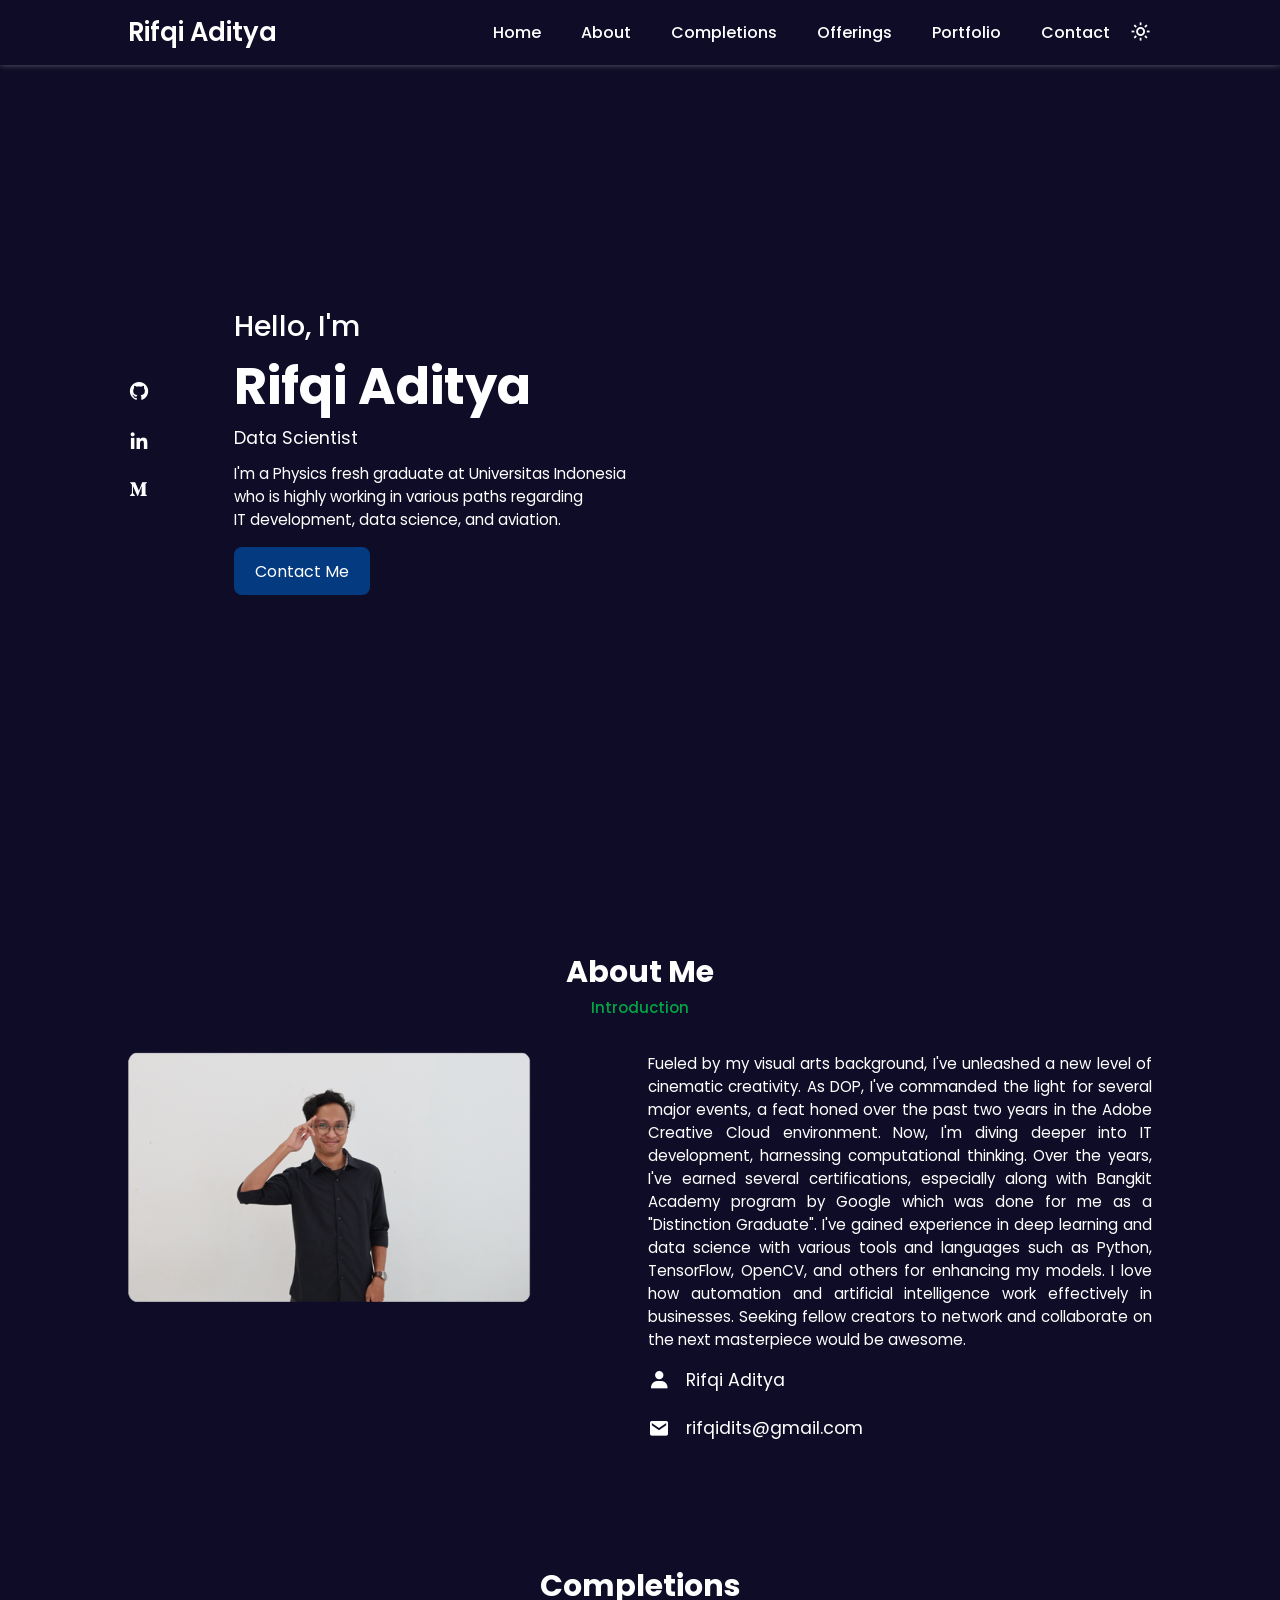
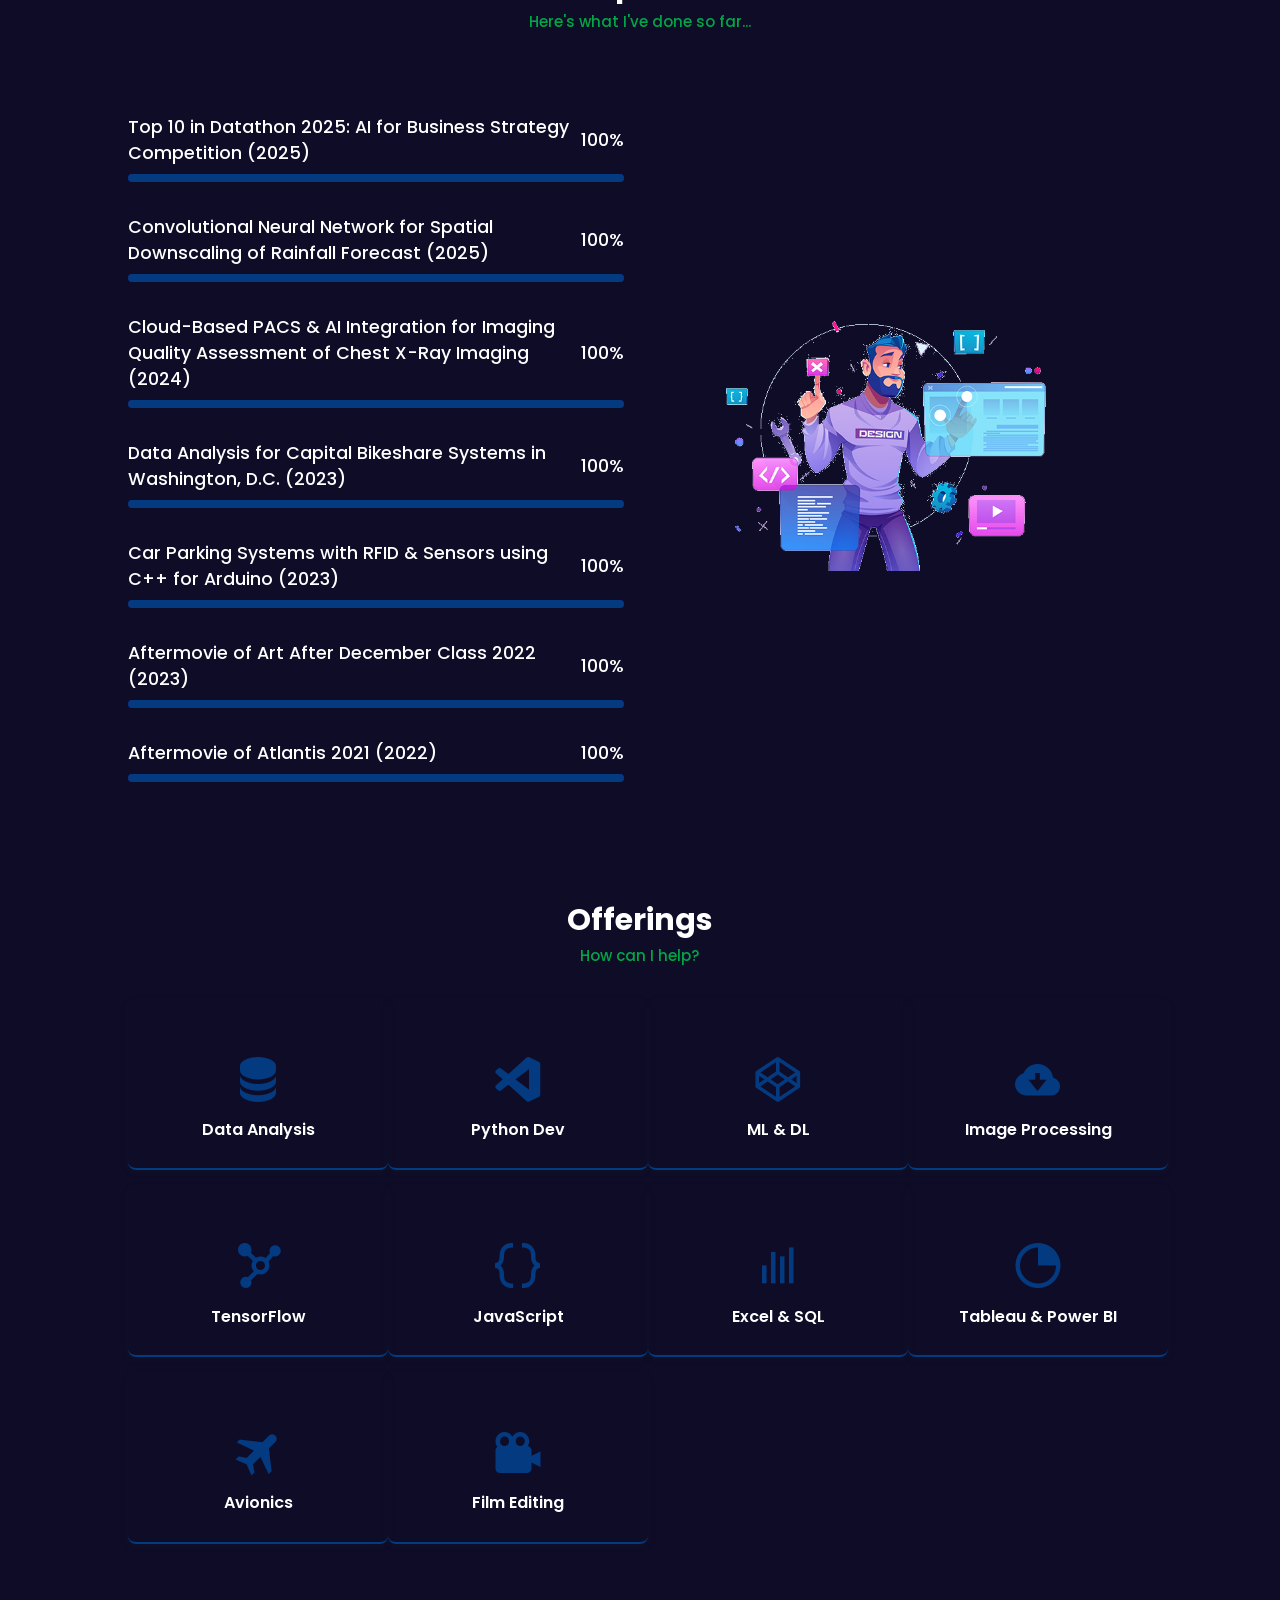
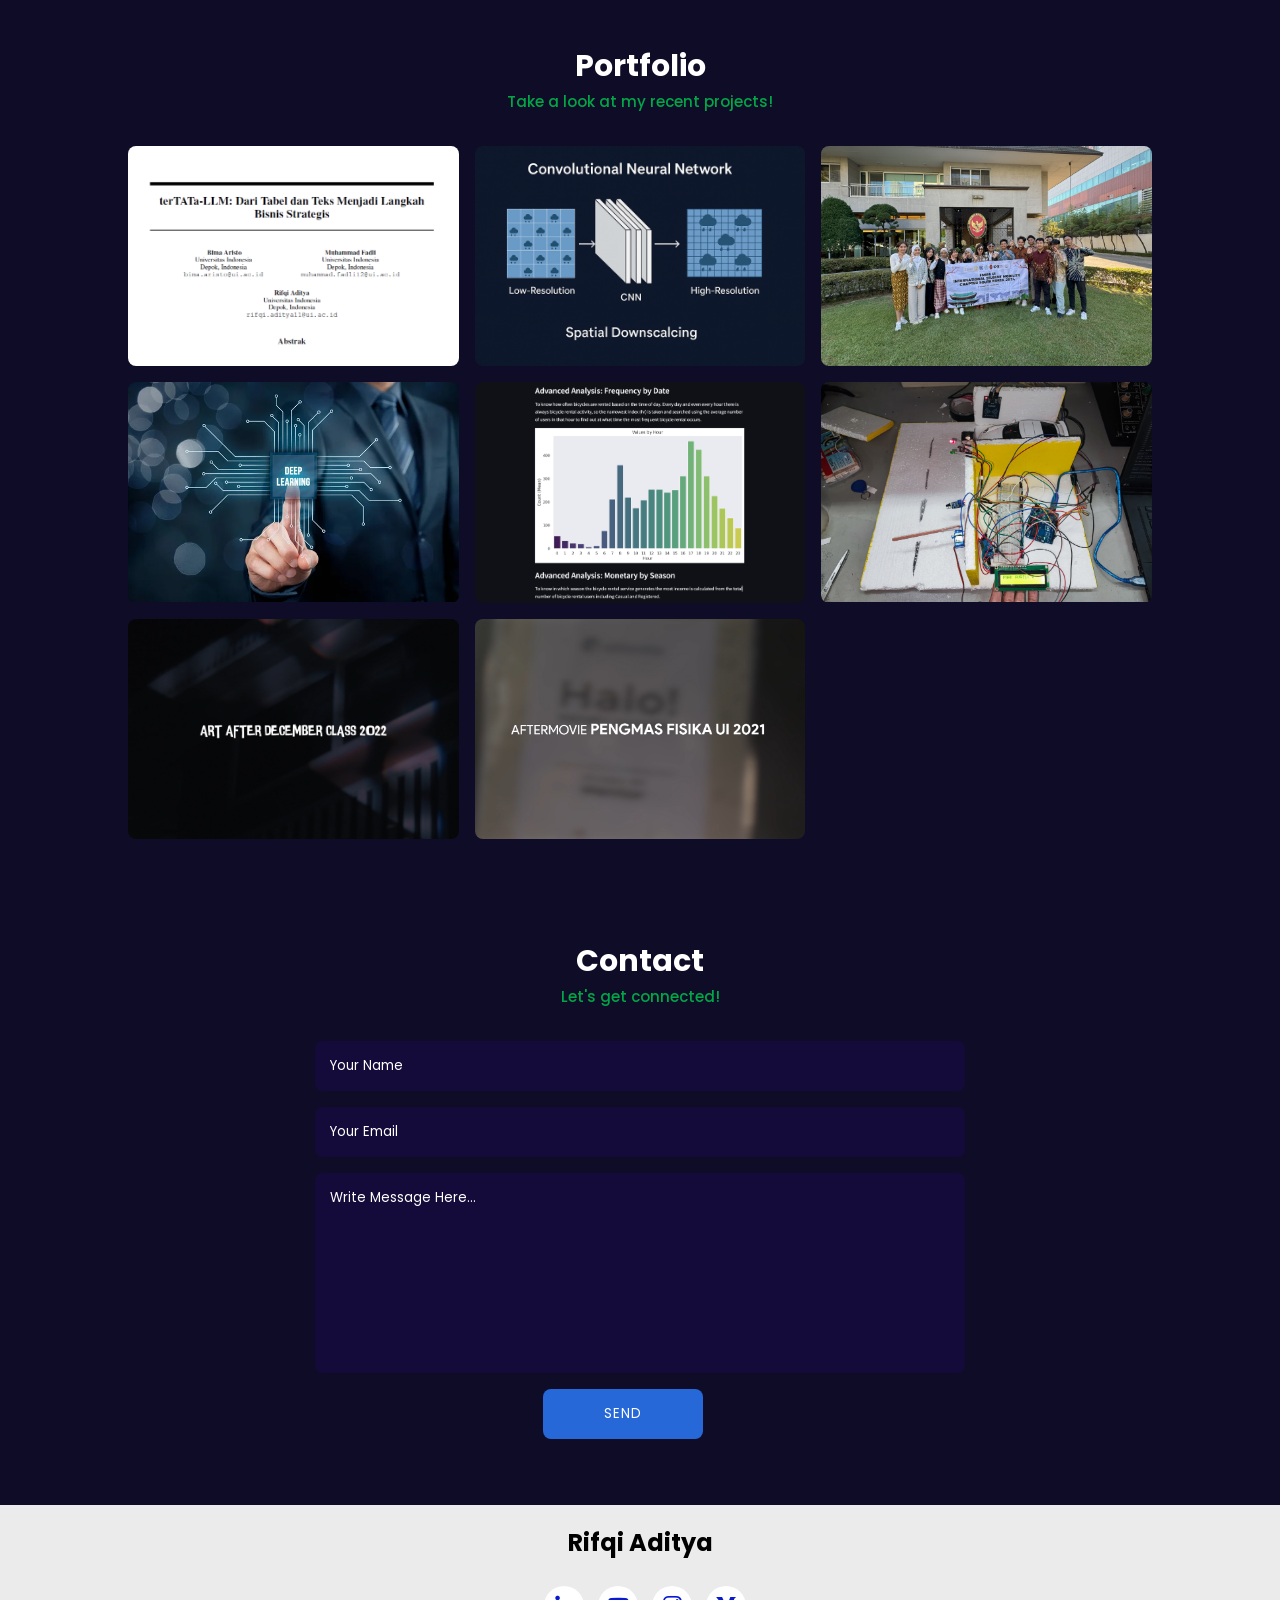
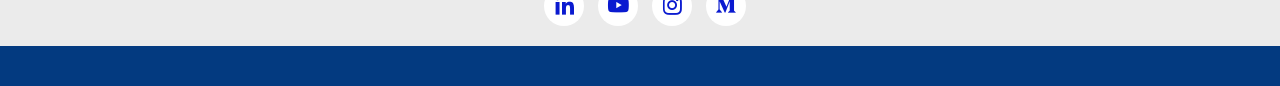
==== index.html @ 9e9b1e29 "Update for fresh graduate" ====
<!DOCTYPE html>
<html lang="en">
<head>
    <meta charset="UTF-8">
    <meta http-equiv="X-UA-Compatible" content="IE=edge">
    <meta name="viewport" content="width=device-width, initial-scale=1.0">
    <title>Rifqi's Portfolio</title>
    <!-- Link To CSS -->
    <link rel="stylesheet" href="./css/style.css">
    <!-- Box Icons -->
    <link rel="stylesheet"
  href="https://cdn.jsdelivr.net/npm/boxicons@latest/css/boxicons.min.css">
 
</head>
<body class="active">
    <!-- Navbar -->
    <header>
        <a href="#" class="logo">Rifqi Aditya</a>
 
        <div class="bx bx-menu" id="menu-icon"></div>
 
        <ul class="navbar">
            <li><a href="#home">Home</a></li>
            <li><a href="#about">About</a></li>
            <li><a href="#completions">Completions</a></li>
            <li><a href="#offerings">Offerings</a></li>
            <li><a href="#portfolio">Portfolio</a></li>
            <li><a href="#contact">Contact</a></li>
            <div class="bx bx-sun" id="darkmode"></div>
        </ul>
    </header>
    <!-- Home -->
 
    <section class="home" id="home">
        <div class="social">
            <a href="https://github.com/Rifqidits"><i class='bx bxl-github'></i></a>
            <a href="https://www.linkedin.com/in/adityarifqi/"><i class='bx bxl-linkedin' ></i></a>
            <a href="https://medium.com/@rifqidits"><i class='bx bxl-medium' ></i></a>
        </div>
        <div class="home-img">
            <img src="assets/profileimg.png" alt="">
        </div>
        <div class="home-text">
            <span>Hello, I'm</span>
            <h1>Rifqi Aditya</h1>
            <h2>Data Scientist</h2>
            <p>I'm a Physics fresh graduate at Universitas Indonesia <br> who is highly working in various paths regarding <br> IT development, data science, and aviation.</p>
            <a href="mailto:rifqidits@gmail.com" class="btn">Contact Me</a>
        </div>
 
    </section>
    <!-- About -->
    <section class="about" id="about">
        <div class="heading">
            <h2>About Me</h2>
            <span>Introduction</span>
        </div>
        <!-- About Content -->
        <div class="about-container">
            <div class="about-img">
                <img src="assets/casual.png" alt="">
            </div>
            <div class="about-text">
                <p>Fueled by my visual arts background, I've unleashed a new level of cinematic creativity. As DOP, I've commanded the light for several major events, a feat honed over the past two years in the Adobe Creative Cloud environment. Now, I'm diving deeper into IT development, harnessing computational thinking. Over the years, I've earned several certifications, especially along with Bangkit Academy program by Google which was done for me as a "Distinction Graduate". I've gained experience in deep learning and data science with various tools and languages such as Python, TensorFlow, OpenCV, and others for enhancing my models. I love how automation and artificial intelligence work effectively in businesses. Seeking fellow creators to network and collaborate on the next masterpiece would be awesome.</p>
                <div class="information">
                    <!-- Box 1 -->
                    <div class="info-box">
                        <i class='bx bxs-user' ></i>
                        <span>Rifqi Aditya</span>
                    </div>
                    <!-- Box 2 -->
                    <!-- <div class="info-box">
                        <i class='bx bxs-phone' ></i>
                        <span></span>
                    </div> -->
                    <!-- Box 3 -->
                    <div class="info-box">
                        <i class='bx bxs-envelope' ></i>
                        <span>rifqidits@gmail.com</span>
                    </div>
                </div>
                <!-- <a href="resume/Rifqi Aditya-Curriculum Vitae.pdf" class="btn">Download CV</a> -->
            </div>
        </div>
    </section>
    <!-- Completions -->
    <section class="completions" id="completions">
        <div class="heading">
            <h2>Completions</h2>
            <span>Here's what I've done so far...</span>
        </div>
        <!-- Completion Content -->
        <div class="completions-container">
            <div class="bars">
                <!-- Box 1 -->
                <div class="bars-box">
                    <h3>Top 10 in Datathon 2025: AI for Business Strategy Competition (2025)</h3>
                    <span>100%</span>
                    <div class="light-bar"></div>
                    <div class="percent-bar downscaling-bar"></div>
                </div>
                <div class="bars-box">
                    <h3>Convolutional Neural Network for Spatial Downscaling of Rainfall Forecast (2025)</h3>
                    <span>100%</span>
                    <div class="light-bar"></div>
                    <div class="percent-bar downscaling-bar"></div>
                </div>
                <!-- Box 2 -->
                <div class="bars-box">
                    <h3>Cloud-Based PACS & AI Integration for Imaging Quality Assessment of Chest X-Ray Imaging (2024)</h3>
                    <span>100%</span>
                    <div class="light-bar"></div>
                    <div class="percent-bar kalbe-bar"></div>
                </div>
                <!-- Box 3 -->
                <div class="bars-box">
                    <h3>Data Analysis for Capital Bikeshare Systems in Washington, D.C. (2023)</h3>
                    <span>100%</span>
                    <div class="light-bar"></div>
                    <div class="percent-bar streamlit-bar"></div>
                </div>
                <!-- Box 4 -->
                <div class="bars-box">
                    <h3>Car Parking Systems with RFID & Sensors using C++ for Arduino (2023)</h3>
                    <span>100%</span>
                    <div class="light-bar"></div>
                    <div class="percent-bar embed-bar"></div>
                </div>
                <div class="bars-box">
                    <h3>Aftermovie of Art After December Class 2022 (2023)</h3>
                    <span>100%</span>
                    <div class="light-bar"></div>
                    <div class="percent-bar aadc-bar"></div>
                </div>
                <div class="bars-box">
                    <h3>Aftermovie of Atlantis 2021 (2022)</h3>
                    <span>100%</span>
                    <div class="light-bar"></div>
                    <div class="percent-bar atlantis-bar"></div>
                </div>
            </div>
            <div class="completions-img">
                <img src="assets/design.png" alt="">
            </div>
        </div>
 
    </section>
    <!-- Offerings -->
    <section class="offerings" id="offerings">
        <div class="heading">
            <h2>Offerings</h2>
            <span>How can I help?</span>
        </div>
        <div class="offerings-content">
            <!-- Box 1 -->
            <div class="offerings-box">
                <i class='bx bxs-data' ></i>
                <h3>Data Analysis</h3>
                <!-- <a href="#">Learn More</a> -->
            </div>
            <!-- Box 2 -->
            <div class="offerings-box">
                <i class='bx bxl-visual-studio' ></i>
                <h3>Python Dev</h3>
                <!-- <a href="#">Learn More</a> -->
            </div>
            <!-- Box 3 -->
            <div class="offerings-box">
                <i class='bx bxl-codepen' ></i>
                <h3>ML & DL</h3>
                <!-- <a href="#">Learn More</a> -->
            </div>
            <div class="offerings-box">
                <i class='bx bxs-cloud-download' ></i>
                <h3>Image Processing</h3>
                <!-- <a href="#">Learn More</a> -->
            </div>
            <div class="offerings-box">
                <i class='bx bxs-network-chart'></i>
                <h3>TensorFlow</h3>
                <!-- <a href="#">Learn More</a> -->
            </div>
            <div class="offerings-box">
                <i class='bx bx-code-curly' ></i>
                <h3>JavaScript</h3>
                <!-- <a href="#">Learn More</a> -->
            </div>
            <div class="offerings-box">
                <i class='bx bx-bar-chart' ></i>
                <h3>Excel & SQL</h3>
                <!-- <a href="#">Learn More</a> -->
            </div>
            <div class="offerings-box">
                <i class='bx bxs-pie-chart-alt' ></i>
                <h3>Tableau & Power BI</h3>
                <!-- <a href="#">Learn More</a> -->
            </div>
            <div class="offerings-box">
                <i class='bx bxs-plane-alt'></i>
                <h3>Avionics</h3>
                <!-- <a href="#">Learn More</a> -->
            </div>
            <div class="offerings-box">
                <i class='bx bxs-camera-movie' ></i>
                <h3>Film Editing</h3>
                <!-- <a href="#">Learn More</a> -->
            </div>
        </div>
    </section>
    <!-- Portfolio -->
    <section class="portfolio" id="portfolio">
        <div class="heading">
            <h2>Portfolio</h2>
            <span>Take a look at my recent projects!</span>
        </div>
        <div class="portfolio-content">
            <div class="portfolio-img">
                <a href="https://github.com/Barudak-Learning/terTATa">    
                    <img src="assets/datathon.png" alt="">
                </a>
            </div>
            <div class="portfolio-img">
                <a href="https://github.com/Rifqidits/RainScale-EDSR">    
                    <img src="assets/downscaling.png" alt="">
                </a>
            </div>
            <div class="portfolio-img">
                <a href="https://www.instagram.com/p/DB3adP_SaUk/?utm_source=ig_web_copy_link&igsh=MzRlODBiNWFlZA==" target="_blank">
                    <img src="assets/ism.jpg" alt="">
                    <!-- <p class="img-caption">Cloud-Based PACS using AI Integration for Chest X-Ray Imaging using CLAHE Enhancement and Grad-CAM for Quality Assessment</p> -->
                </a>
            </div>
            <div class="portfolio-img">
                <a href="https://github.com/Rifqidits/C24-DA/">
                    <img src="assets/ml.jpg" alt="Cloud-Based PACS using AI Integration for Chest X-Ray Imaging using CLAHE Enhancement and Grad-CAM for Quality Assessment">
                    <!-- <p class="img-caption">Cloud-Based PACS using AI Integration for Chest X-Ray Imaging using CLAHE Enhancement and Grad-CAM for Quality Assessment</p> -->
                </a>
            </div>
            <div class="portfolio-img"> 
                <a href="https://bike-sharing-dataset-qidits.streamlit.app/">   
                    <img src="assets/ds-washingtondc.png" alt="Creating and Analyizing Data Visualization for Capital Bikeshare Systems in Washington D.C">
                    <!-- <p class="img-caption">Creating and Analyizing Data Visualization for Capital Bikeshare Systems in Washington D.C</p> -->
                </a> 
            </div>
            <div class="portfolio-img">
                <!-- <a href=""> -->
                    <img src="assets/embed.jpeg" alt="">
                </a>
            </div>
            <div class="portfolio-img">
                <a href="https://www.youtube.com/watch?v=C2ijQoeC7ss/">
                    <img src="assets/aftermovie-aadc.png" alt="After Movie | Art After December Class 2022">
                </a>
            </div>
            <div class="portfolio-img">
                <a href="https://www.instagram.com/reel/CY06UqIljw0/">    
                    <img src="assets/aftermovie-atlantis.png" alt="">
                </a>
            </div>
            <!-- <div class="portfolio-img"> 
                <a target="_blank">   
                    <img src="assets/coming-soon.png" alt="">
                </a> 
            </div>
            <div class="portfolio-img">
                <a target="_blank">    
                    <img src="assets/coming-soon.png" alt="">
                </a>
            </div>
            <div class="portfolio-img">
                <a target="_blank">
                    <img src="assets/coming-soon.png" alt="">
                </a>
            </div> -->
            <!-- <div class="portfolio-img">
                <a href="https://www.linkedin.com/in/adityarifqi/" target="_blank">
                    <img src="assets/blog-6.jpg" alt="">
                </a>
            </div>
            <div class="portfolio-img">
                <a href="https://www.linkedin.com/in/adityarifqi/" target="_blank">
                    <img src="assets/blog-7.jpg" alt="">
                </a>
            </div> -->
            
        </div>
    </section>
    <!-- Contact -->
    <section class="contact" id="contact">
        <div class="heading">
            <h2>Contact</h2>
            <span>Let's get connected!</span>
        </div>
        <div class="contact-form">
            <form action="mailto:rifqidits@gmail.com" method="post" enctype="text/plain">
                <input type="text" name="name" placeholder="Your Name" required>
                <input type="email" name="" id="" placeholder="Your Email" required>
                <textarea name="" id="" cols="30" rows="10" placeholder="Write Message Here..."></textarea>
                <input type="submit" value="Send" class="contact-button">
            </form>
        </div>
    </section>
    <!-- Footer -->
    <div class="footer">
        <h2>Rifqi Aditya</h2>
        <div class="footer-social">
            <a href="https://www.linkedin.com/in/adityarifqi/"><i class='bx bxl-linkedin' ></i></a>
            <a href="https://youtube.com/@Qidits/"><i class='bx bxl-youtube' ></i></a>
            <a href="https://instagram.com/rifqi.adityaa/"><i class='bx bxl-instagram' ></i></a>
            <a href="https://medium.com/@Rifqidits/"><i class='bx bxl-medium' ></i></a>
        </div>
 
    </div>
    <!-- Copyright -->
    <div class="copyright">
        <p></p>
    </div>
 
 
 
    <!-- Link To JS -->
    <script src="./js/script.js"></script>
</body>
</html>
---- css/style.css ----
/* Google Fonts */
@import url("https://fonts.googleapis.com/css2?family=Poppins:wght@200;300;400;500;600;700&display=swap");
* {
  margin: 0;
  padding: 0;
  box-sizing: border-box;
  list-style: none;
  text-decoration: none;
  scroll-behavior: smooth;
  scroll-padding-top: 2rem;
  font-family: "Poppins", sans-serif;
}
:root {
  --main-color: #033a80;
  --bg-color: #fff;
  --text-color: #0f0c27;
  --hover: hsl(260, 100%, 51%);

  --big-font: 3.2rem;
  --medium-font: 1.8rem;
  --p-font: 0.941rem;
}
section {
  padding: 50px 10%;
}
body.active {
  --text-color: #fff;
  --bg-color: #0f0c27;
}
body {
  overflow-x: hidden;
  background: var(--bg-color);
  color: var(--text-color);
}
*::selection {
  color: var(--bg-color);
  background: var(--main-color);
}
.heading {
  text-align: center;
}
.heading h2 {
  font-size: 30px;
}

.heading span {
  font-size: var(--p-font);
  color: rgb(2, 166, 70);
}
header {
  position: fixed;
  width: 100%;
  top: 0;
  right: 0;
  z-index: 1000;
  display: flex;
  align-items: center;
  justify-content: space-between;
  background: var(--bg-color);
  padding: 13px 10%;
  transition: 0.2s;
  box-shadow: -3px -3px 7px #ffffff73,
				2px 2px 5px rgba(94, 104, 121, 0.288);
}
header.shadow {
  box-shadow: 0 0 4px rgb(14 55 54 / 15%);
}
.logo {
  font-size: 1.61rem;
  font-weight: 600;
  color: var(--text-color);
}
.navbar {
  display: flex;
}
.navbar a {
  font-size: 1rem;
  padding: 10px 20px;
  color: var(--text-color);
  font-weight: 500;
}
.navbar a:hover {
  color: var(--hover);
}
#menu-icon {
  font-size: 24px;
  cursor: pointer;
  z-index: 10001;
  display: none;
}
#darkmode {
  font-size: 22px;
  cursor: pointer;
}
.home {
  position: relative;
  width: 100%;
  min-height: 100vh;
  display: grid;
  grid-template-columns: 0.2fr 1fr 1fr;
  align-items: center;
  gap: 1rem;
}
.home-img {
  order: 3;
}
.home-img img {
  width: 100%;
}
.home-text span {
  font-size: var(--medium-font);
  font-weight: 500;
}
.home-text h1 {
  font-size: var(--big-font);
}
.home-text h2 {
  font-size: 1.1rem;
  font-weight: 400;
}
.home-text p {
  font-size: var(--p-font);
  font-weight: 400;
  margin: 0.7rem 0 1rem;
}
.social {
  display: flex;
  flex-direction: column;
}
.social a {
  margin-bottom: 1rem;
  font-size: 22px;
  color: var(--text-color);
}
.social a:hover {
  color: var(--hover);
}
.btn {
  display: inline-block;
  background: var(--main-color);
  color: #fff;
  padding: 0.7rem 1.3rem;
  border-radius: 0.5rem;
}
.btn:hover {
  background: var(--hover);
}


.about-container {
  display: grid;
  grid-template-columns: repeat(2, 1fr);
  gap: 1rem;
  margin-top: 2rem;
}

.about-img img {
  width: 80%;
  border-radius: 0.5rem;
}
.about-text p {
  font-size: var(--p-font);
  font-weight: 400;
  text-align: justify;
}
.information {
  margin: 1rem 0 1.4rem;
}
.information .info-box {
  display: flex;
  align-items: center;
  margin-bottom: 1.4rem;
}
.information .info-box .bx {
  font-size: 22px;
}
.information .info-box span {
  font-weight: 400;
  margin-left: 1rem;
}
.completions-container {
  display: grid;
  grid-template-columns: repeat(2, 1fr);
  align-items: center;
  gap: 2rem;
  margin-top: 4rem;
}
.completions-img img {
  width: 80%;
  padding-left: 4rem;
  object-position: center;
}
.bars-box {
  position: relative;
  display: flex;
  justify-content: space-between;
  align-items: center;
  padding: 1rem 0;
  margin-bottom: 1rem;
  width: 100%;
  max-width: 100%;
  box-sizing: border-box;
}
.bars-box h3,
span {
  font-size: 1.1rem;
  font-weight: 500;
}
.light-bar {
  position: absolute;
  bottom: 0;
  left: 0;
  width: 100%;
  height: 0.5rem;
  background: hsla(260, 100%, 44%, 0.4);
  border-radius: 0.5rem;
}
.percent-bar {
  position: absolute;
  bottom: 0;
  left: 0;
  height: 0.5rem;
  background: var(--main-color);
  border-radius: 0.5rem;
}
.downscaling-bar {
  width: 100%;
}
.kalbe-bar {
  width: 100%;
}
.streamlit-bar {
  width: 100%;
}
.embed-bar {
  width: 100%;
}
.aadc-bar {
  width: 100%;
}
.atlantis-bar {
  width: 100%;
}
.offerings-content {
  display: grid;
  grid-template-columns: repeat(auto-fit, minmax(200px, auto));
  justify-content: center;
  gap: 1rem;
  margin-top: 2rem;
}
.offerings-box {
  padding: 20px;
  width: 260px;
  display: flex;
  flex-direction: column;
  align-items: center;
  text-align: center;
  border-radius: 0.5rem;
  border-bottom: 2px solid var(--main-color);
  box-shadow: 0 2px 7px rgb(14 55 54 / 15%);
}
.offerings-box:hover{
 background-color: #02225a;
}

.offerings-box h3 {
  font-size: 1rem;
  font-weight: 600;
  margin: 0.7rem 0 0.4rem;
}
.offerings-box:hover h3{
  color: #fff;
}
.offerings-box .bx {
  padding-top: 2rem;
  font-size: 54px;
  color: var(--main-color);
}
.offerings-box:hover .bx{
  color: #22cf91;
}
.offerings-box a {
  color: var(--main-color);
  font-size: var(--p-font);
  font-weight: 500;
}
.offerings-box:hover a{
  color: #8b8a8f;
}
.portfolio-content {
  display: grid;
  grid-template-columns: repeat(auto-fit, minmax(280px, auto));
  gap: 1rem;
  margin-top: 2rem;
}
.portfolio-img {
  overflow: hidden;
  border-radius: 0.5rem;
  text-align: center; /* Center the caption text */
}
.portfolio-img img {
  width: 100%;
  display: block;
}
.portfolio-img img:hover {
  transform: scale(1.1);
  transition: 1s;
}
.contact-form {
  display: grid;
  place-items: center;
  margin-top: 2rem;
}
.contact-form form {
  display: flex;
  flex-direction: column;
  width: 650px;
}
form input,
textarea {
  padding: 15px;
  border-radius: 0.5rem;
  width: 100%;
  border: none;
  outline: none;
  background: hsla(260, 100%, 44%, 0.1);
  margin-bottom: 1rem;
  color: var(--text-color);
}
form input::placeholder,
textarea::placeholder {
  color: var(--text-color);
}
form textarea {
  resize: none;
  height: 200px;
}
.contact-button {
  width: 160px;
  cursor: pointer;
  background: #2768d9;
  color: #fff;
  justify-content: center;
  text-transform: uppercase;
  letter-spacing: 1px;
  margin-left: 35%;
}
.contact-button:hover {
  background: var(--hover);
}
.footer {
  display: grid;
  place-items: center;
  padding: 20px;
  background: #ebebeb;
  color: #000;
}
.footer h2 {
  font-size: 1.5rem;
  margin-bottom: 1.6rem;
}
.footer-social a i{
  color: rgb(10, 26, 208);
  font-size: 25px;
  margin-left: 10px;
  text-align: center;
  line-height: 40px;
  background-color: #fff;
  border-radius: 50%;
  width: 40px;
  height: 40px;
}
.copyright {
  padding: 20px;
  background: var(--main-color);
  text-align: center;
  color: #fff;
}
.copyright a{
  color: #22cf91;
}
/* Making Responsive */
@media (max-width: 991px) {
  header {
    padding: 18px 4%;
  }
  section {
    padding: 50px 4%;
  }
}
@media (max-width: 881px) {
  :root {
    --big-font: 2.7rem;
    --medium-font: 1.4rem;
  }
}
@media (max-width: 768px) {
  :root {
    --big-font: 2.4rem;
    --medium-font: 1.2rem;
  }
  header {
    padding: 11px 4%;
  }
  #menu-icon {
    display: initial;
    color: var(--text-color);
  }
  header .navbar {
    position: absolute;
    top: -500px;
    left: 0;
    right: 0;
    display: flex;
    flex-direction: column;
    background: var(--bg-color);
    box-shadow: 0 4px 4px rgb(0 0 0 / 10%);
    transition: 0.2s ease;
    text-align: center;
  }
  .navbar.active {
    top: 100%;
  }
  .navbar a {
    padding: 1.5rem;
    display: block;
    background: var(--bg-color);
  }
  #darkmode {
    position: absolute;
    top: 1.4rem;
    right: 2rem;
  }
  .scroll-down {
    display: none;
  }
  .home {
    grid-template-columns: 0.5fr 3fr;
  }
  .home-text {
    grid-column: 1/3;
    padding-left: 1.4rem;
  }
  .home-img {
    order: initial;
  }
  .about-container {
    grid-template-columns: 1fr;
  }
  .about-img {
    display: flex;
    justify-content: center;
  }
  .completions-container {
    grid-template-columns: 1fr;
    width: 100%;
    max-width: 550px;
  }
  .completions-img img {
    padding-left: 0;
    width: 100%;
    max-width: 550px;
  }
  .completions-img {
    padding-top: 2rem;
    display: flex;
    justify-content: center;
    width: 100%;
    max-width: 550px;
  }
  .contact-form form{
    width: 300px;
  }
  .contact-button{
    margin-left: 25%;
  }
}
@media (max-width: 340px) {
  :root {
    --big-font: 1.7rem;
    --medium-font: 1.1rem;
  }
  .home-text span {
    font-size: 1rem;
  }
  .home-text h2 {
    font-size: 0.9rem;
    font-weight: 500;
  }
  .information .info-box span {
    font-size: 1rem;
  }
  .portfolio-content {
    grid-template-columns: repeat(auto-fit, minmax(200px, auto));
  }
  .contact-form form{
    width: 300px;
  }
  .contact-button{
    margin-left: 25%;
  }
}
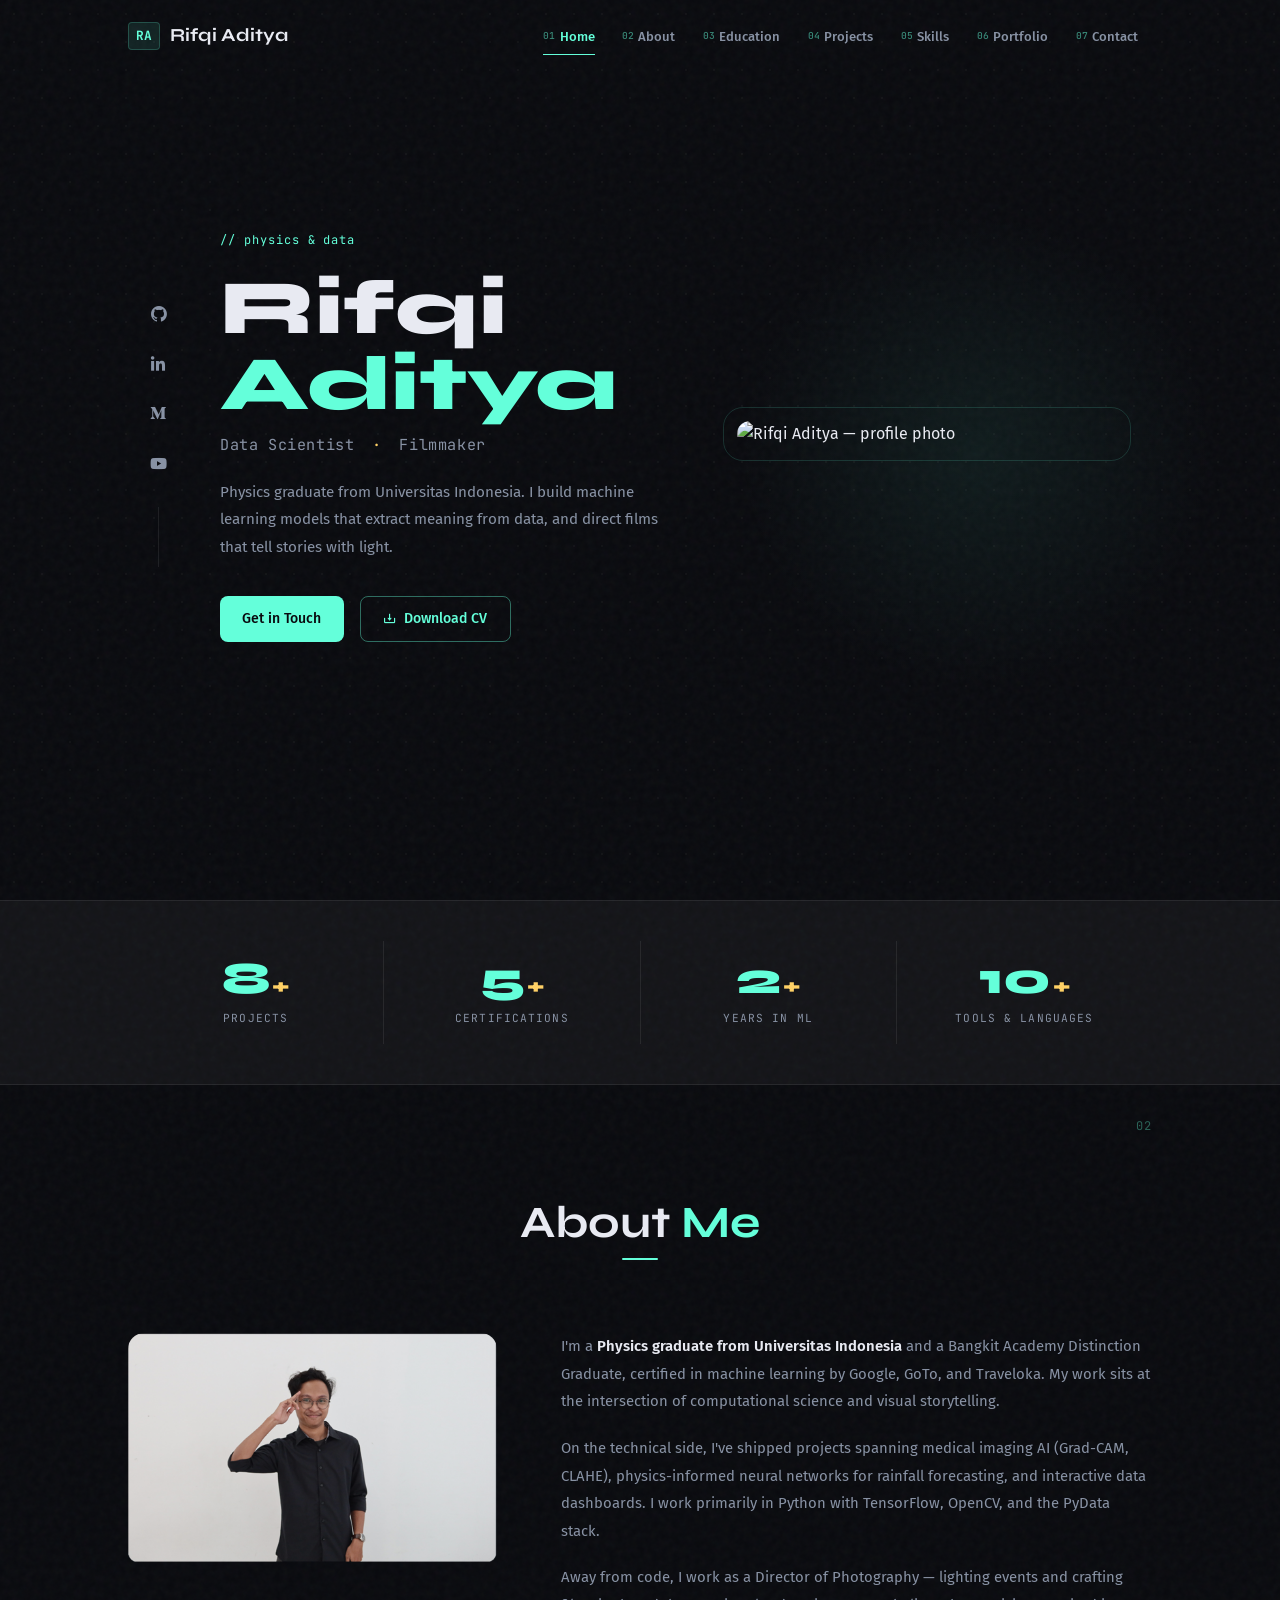
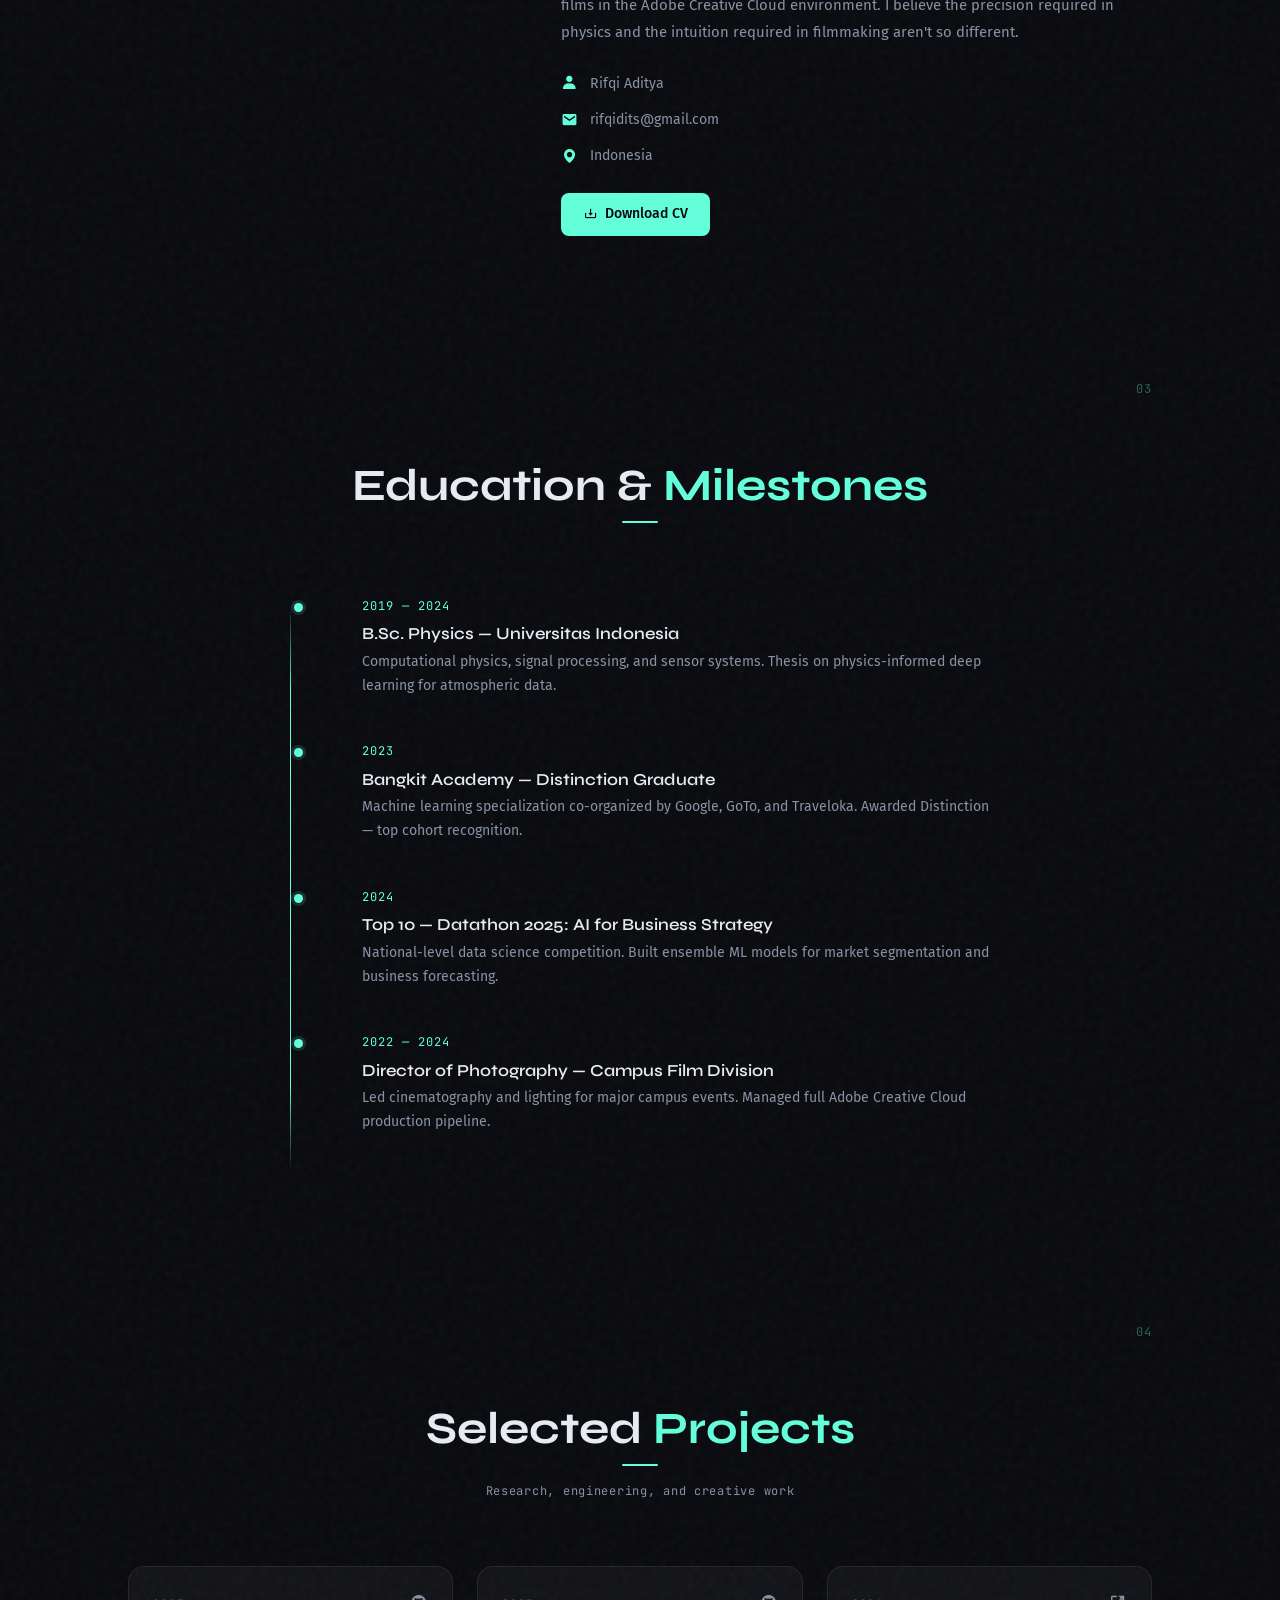
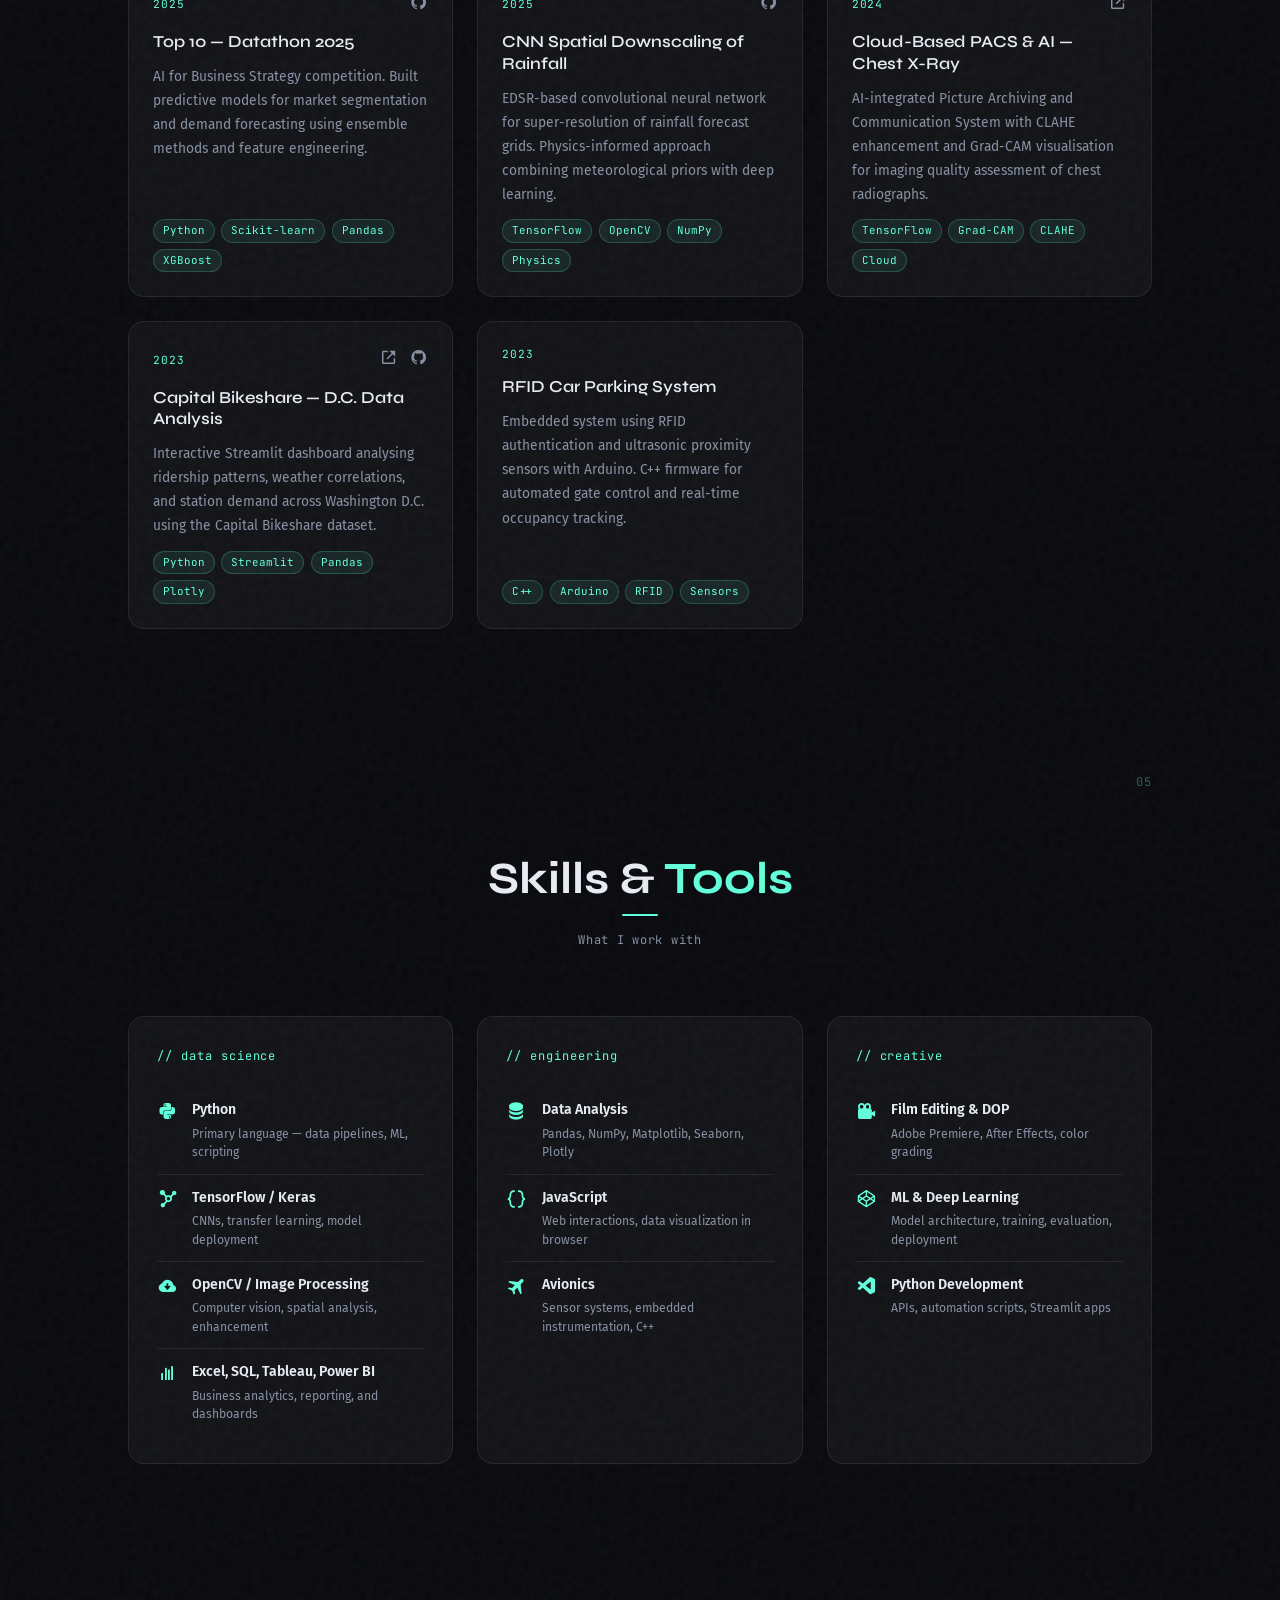
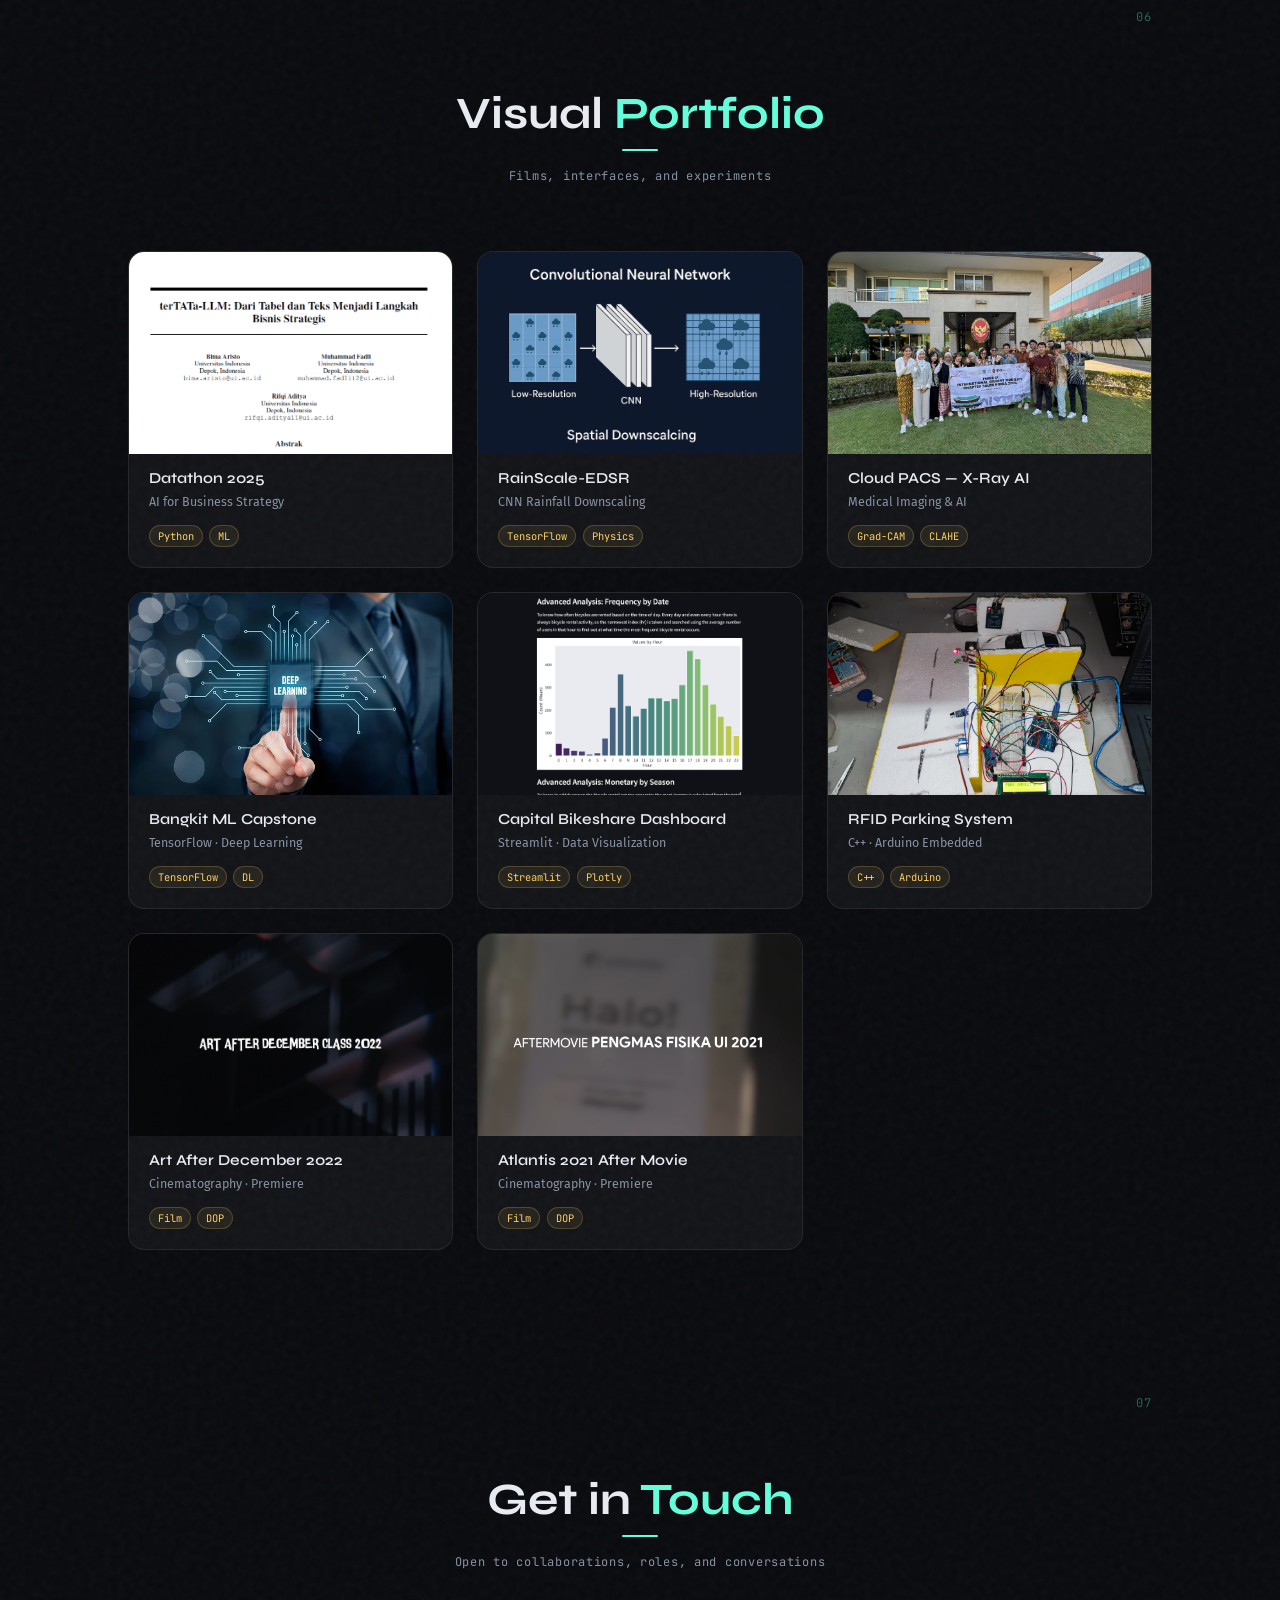
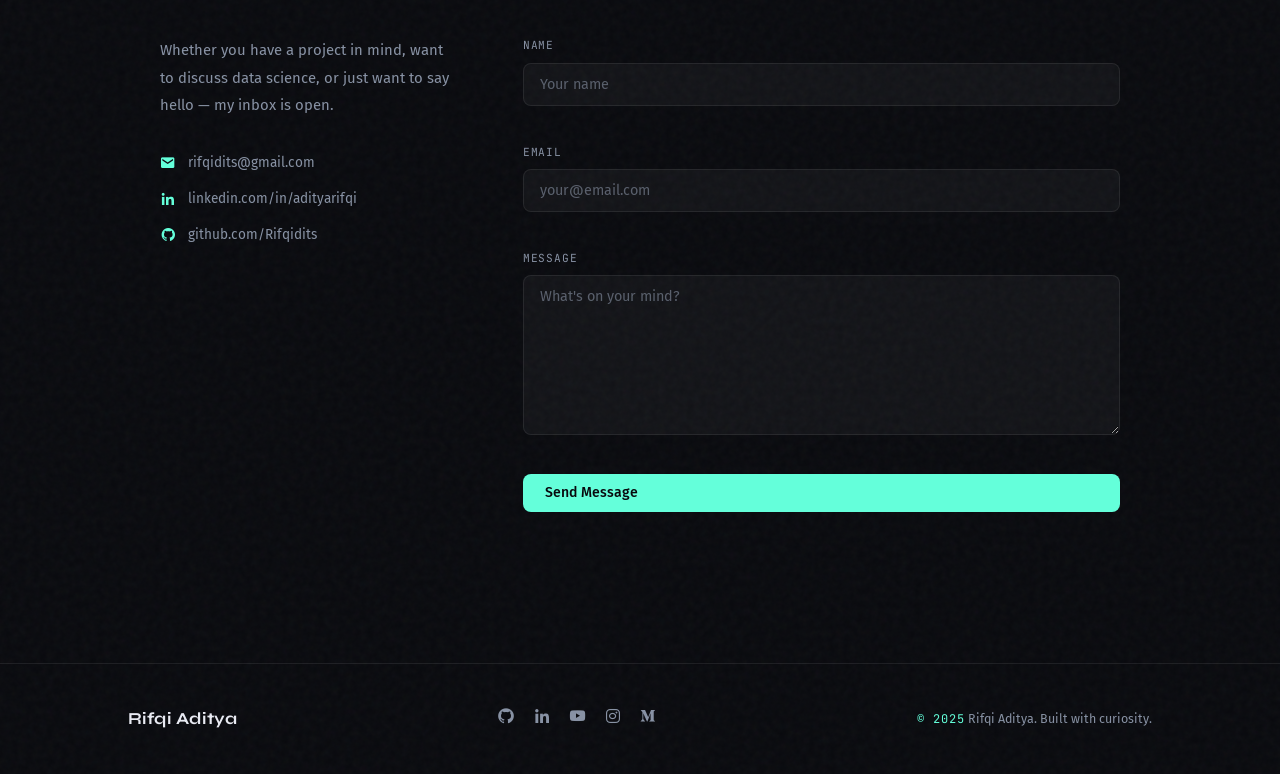
==== commit a81cedc2: "Enhanced with Claude Code Co-Authored-By: Claude Sonnet 4.6 <noreply@anthropic.com>" ====
--- a/index.html
+++ b/index.html
@@ -1,324 +1,598 @@
-<!DOCTYPE html>
-<html lang="en">
-<head>
-    <meta charset="UTF-8">
-    <meta http-equiv="X-UA-Compatible" content="IE=edge">
-    <meta name="viewport" content="width=device-width, initial-scale=1.0">
-    <title>Rifqi's Portfolio</title>
-    <!-- Link To CSS -->
-    <link rel="stylesheet" href="./css/style.css">
-    <!-- Box Icons -->
-    <link rel="stylesheet"
-  href="https://cdn.jsdelivr.net/npm/boxicons@latest/css/boxicons.min.css">
- 
-</head>
-<body class="active">
-    <!-- Navbar -->
-    <header>
-        <a href="#" class="logo">Rifqi Aditya</a>
- 
-        <div class="bx bx-menu" id="menu-icon"></div>
- 
-        <ul class="navbar">
-            <li><a href="#home">Home</a></li>
-            <li><a href="#about">About</a></li>
-            <li><a href="#completions">Completions</a></li>
-            <li><a href="#offerings">Offerings</a></li>
-            <li><a href="#portfolio">Portfolio</a></li>
-            <li><a href="#contact">Contact</a></li>
-            <div class="bx bx-sun" id="darkmode"></div>
-        </ul>
-    </header>
-    <!-- Home -->
- 
-    <section class="home" id="home">
-        <div class="social">
-            <a href="https://github.com/Rifqidits"><i class='bx bxl-github'></i></a>
-            <a href="https://www.linkedin.com/in/adityarifqi/"><i class='bx bxl-linkedin' ></i></a>
-            <a href="https://medium.com/@rifqidits"><i class='bx bxl-medium' ></i></a>
-        </div>
-        <div class="home-img">
-            <img src="assets/profileimg.png" alt="">
-        </div>
-        <div class="home-text">
-            <span>Hello, I'm</span>
-            <h1>Rifqi Aditya</h1>
-            <h2>Data Scientist</h2>
-            <p>I'm a Physics fresh graduate at Universitas Indonesia <br> who is highly working in various paths regarding <br> IT development, data science, and aviation.</p>
-            <a href="mailto:rifqidits@gmail.com" class="btn">Contact Me</a>
-        </div>
- 
-    </section>
-    <!-- About -->
-    <section class="about" id="about">
-        <div class="heading">
-            <h2>About Me</h2>
-            <span>Introduction</span>
-        </div>
-        <!-- About Content -->
-        <div class="about-container">
-            <div class="about-img">
-                <img src="assets/casual.png" alt="">
-            </div>
-            <div class="about-text">
-                <p>Fueled by my visual arts background, I've unleashed a new level of cinematic creativity. As DOP, I've commanded the light for several major events, a feat honed over the past two years in the Adobe Creative Cloud environment. Now, I'm diving deeper into IT development, harnessing computational thinking. Over the years, I've earned several certifications, especially along with Bangkit Academy program by Google which was done for me as a "Distinction Graduate". I've gained experience in deep learning and data science with various tools and languages such as Python, TensorFlow, OpenCV, and others for enhancing my models. I love how automation and artificial intelligence work effectively in businesses. Seeking fellow creators to network and collaborate on the next masterpiece would be awesome.</p>
-                <div class="information">
-                    <!-- Box 1 -->
-                    <div class="info-box">
-                        <i class='bx bxs-user' ></i>
-                        <span>Rifqi Aditya</span>
-                    </div>
-                    <!-- Box 2 -->
-                    <!-- <div class="info-box">
-                        <i class='bx bxs-phone' ></i>
-                        <span></span>
-                    </div> -->
-                    <!-- Box 3 -->
-                    <div class="info-box">
-                        <i class='bx bxs-envelope' ></i>
-                        <span>rifqidits@gmail.com</span>
-                    </div>
-                </div>
-                <!-- <a href="resume/Rifqi Aditya-Curriculum Vitae.pdf" class="btn">Download CV</a> -->
-            </div>
-        </div>
-    </section>
-    <!-- Completions -->
-    <section class="completions" id="completions">
-        <div class="heading">
-            <h2>Completions</h2>
-            <span>Here's what I've done so far...</span>
-        </div>
-        <!-- Completion Content -->
-        <div class="completions-container">
-            <div class="bars">
-                <!-- Box 1 -->
-                <div class="bars-box">
-                    <h3>Top 10 in Datathon 2025: AI for Business Strategy Competition (2025)</h3>
-                    <span>100%</span>
-                    <div class="light-bar"></div>
-                    <div class="percent-bar downscaling-bar"></div>
-                </div>
-                <div class="bars-box">
-                    <h3>Convolutional Neural Network for Spatial Downscaling of Rainfall Forecast (2025)</h3>
-                    <span>100%</span>
-                    <div class="light-bar"></div>
-                    <div class="percent-bar downscaling-bar"></div>
-                </div>
-                <!-- Box 2 -->
-                <div class="bars-box">
-                    <h3>Cloud-Based PACS & AI Integration for Imaging Quality Assessment of Chest X-Ray Imaging (2024)</h3>
-                    <span>100%</span>
-                    <div class="light-bar"></div>
-                    <div class="percent-bar kalbe-bar"></div>
-                </div>
-                <!-- Box 3 -->
-                <div class="bars-box">
-                    <h3>Data Analysis for Capital Bikeshare Systems in Washington, D.C. (2023)</h3>
-                    <span>100%</span>
-                    <div class="light-bar"></div>
-                    <div class="percent-bar streamlit-bar"></div>
-                </div>
-                <!-- Box 4 -->
-                <div class="bars-box">
-                    <h3>Car Parking Systems with RFID & Sensors using C++ for Arduino (2023)</h3>
-                    <span>100%</span>
-                    <div class="light-bar"></div>
-                    <div class="percent-bar embed-bar"></div>
-                </div>
-                <div class="bars-box">
-                    <h3>Aftermovie of Art After December Class 2022 (2023)</h3>
-                    <span>100%</span>
-                    <div class="light-bar"></div>
-                    <div class="percent-bar aadc-bar"></div>
-                </div>
-                <div class="bars-box">
-                    <h3>Aftermovie of Atlantis 2021 (2022)</h3>
-                    <span>100%</span>
-                    <div class="light-bar"></div>
-                    <div class="percent-bar atlantis-bar"></div>
-                </div>
-            </div>
-            <div class="completions-img">
-                <img src="assets/design.png" alt="">
-            </div>
-        </div>
- 
-    </section>
-    <!-- Offerings -->
-    <section class="offerings" id="offerings">
-        <div class="heading">
-            <h2>Offerings</h2>
-            <span>How can I help?</span>
-        </div>
-        <div class="offerings-content">
-            <!-- Box 1 -->
-            <div class="offerings-box">
-                <i class='bx bxs-data' ></i>
-                <h3>Data Analysis</h3>
-                <!-- <a href="#">Learn More</a> -->
-            </div>
-            <!-- Box 2 -->
-            <div class="offerings-box">
-                <i class='bx bxl-visual-studio' ></i>
-                <h3>Python Dev</h3>
-                <!-- <a href="#">Learn More</a> -->
-            </div>
-            <!-- Box 3 -->
-            <div class="offerings-box">
-                <i class='bx bxl-codepen' ></i>
-                <h3>ML & DL</h3>
-                <!-- <a href="#">Learn More</a> -->
-            </div>
-            <div class="offerings-box">
-                <i class='bx bxs-cloud-download' ></i>
-                <h3>Image Processing</h3>
-                <!-- <a href="#">Learn More</a> -->
-            </div>
-            <div class="offerings-box">
-                <i class='bx bxs-network-chart'></i>
-                <h3>TensorFlow</h3>
-                <!-- <a href="#">Learn More</a> -->
-            </div>
-            <div class="offerings-box">
-                <i class='bx bx-code-curly' ></i>
-                <h3>JavaScript</h3>
-                <!-- <a href="#">Learn More</a> -->
-            </div>
-            <div class="offerings-box">
-                <i class='bx bx-bar-chart' ></i>
-                <h3>Excel & SQL</h3>
-                <!-- <a href="#">Learn More</a> -->
-            </div>
-            <div class="offerings-box">
-                <i class='bx bxs-pie-chart-alt' ></i>
-                <h3>Tableau & Power BI</h3>
-                <!-- <a href="#">Learn More</a> -->
-            </div>
-            <div class="offerings-box">
-                <i class='bx bxs-plane-alt'></i>
-                <h3>Avionics</h3>
-                <!-- <a href="#">Learn More</a> -->
-            </div>
-            <div class="offerings-box">
-                <i class='bx bxs-camera-movie' ></i>
-                <h3>Film Editing</h3>
-                <!-- <a href="#">Learn More</a> -->
-            </div>
-        </div>
-    </section>
-    <!-- Portfolio -->
-    <section class="portfolio" id="portfolio">
-        <div class="heading">
-            <h2>Portfolio</h2>
-            <span>Take a look at my recent projects!</span>
-        </div>
-        <div class="portfolio-content">
-            <div class="portfolio-img">
-                <a href="https://github.com/Barudak-Learning/terTATa">    
-                    <img src="assets/datathon.png" alt="">
-                </a>
-            </div>
-            <div class="portfolio-img">
-                <a href="https://github.com/Rifqidits/RainScale-EDSR">    
-                    <img src="assets/downscaling.png" alt="">
-                </a>
-            </div>
-            <div class="portfolio-img">
-                <a href="https://www.instagram.com/p/DB3adP_SaUk/?utm_source=ig_web_copy_link&igsh=MzRlODBiNWFlZA==" target="_blank">
-                    <img src="assets/ism.jpg" alt="">
-                    <!-- <p class="img-caption">Cloud-Based PACS using AI Integration for Chest X-Ray Imaging using CLAHE Enhancement and Grad-CAM for Quality Assessment</p> -->
-                </a>
-            </div>
-            <div class="portfolio-img">
-                <a href="https://github.com/Rifqidits/C24-DA/">
-                    <img src="assets/ml.jpg" alt="Cloud-Based PACS using AI Integration for Chest X-Ray Imaging using CLAHE Enhancement and Grad-CAM for Quality Assessment">
-                    <!-- <p class="img-caption">Cloud-Based PACS using AI Integration for Chest X-Ray Imaging using CLAHE Enhancement and Grad-CAM for Quality Assessment</p> -->
-                </a>
-            </div>
-            <div class="portfolio-img"> 
-                <a href="https://bike-sharing-dataset-qidits.streamlit.app/">   
-                    <img src="assets/ds-washingtondc.png" alt="Creating and Analyizing Data Visualization for Capital Bikeshare Systems in Washington D.C">
-                    <!-- <p class="img-caption">Creating and Analyizing Data Visualization for Capital Bikeshare Systems in Washington D.C</p> -->
-                </a> 
-            </div>
-            <div class="portfolio-img">
-                <!-- <a href=""> -->
-                    <img src="assets/embed.jpeg" alt="">
-                </a>
-            </div>
-            <div class="portfolio-img">
-                <a href="https://www.youtube.com/watch?v=C2ijQoeC7ss/">
-                    <img src="assets/aftermovie-aadc.png" alt="After Movie | Art After December Class 2022">
-                </a>
-            </div>
-            <div class="portfolio-img">
-                <a href="https://www.instagram.com/reel/CY06UqIljw0/">    
-                    <img src="assets/aftermovie-atlantis.png" alt="">
-                </a>
-            </div>
-            <!-- <div class="portfolio-img"> 
-                <a target="_blank">   
-                    <img src="assets/coming-soon.png" alt="">
-                </a> 
-            </div>
-            <div class="portfolio-img">
-                <a target="_blank">    
-                    <img src="assets/coming-soon.png" alt="">
-                </a>
-            </div>
-            <div class="portfolio-img">
-                <a target="_blank">
-                    <img src="assets/coming-soon.png" alt="">
-                </a>
-            </div> -->
-            <!-- <div class="portfolio-img">
-                <a href="https://www.linkedin.com/in/adityarifqi/" target="_blank">
-                    <img src="assets/blog-6.jpg" alt="">
-                </a>
-            </div>
-            <div class="portfolio-img">
-                <a href="https://www.linkedin.com/in/adityarifqi/" target="_blank">
-                    <img src="assets/blog-7.jpg" alt="">
-                </a>
-            </div> -->
-            
-        </div>
-    </section>
-    <!-- Contact -->
-    <section class="contact" id="contact">
-        <div class="heading">
-            <h2>Contact</h2>
-            <span>Let's get connected!</span>
-        </div>
-        <div class="contact-form">
-            <form action="mailto:rifqidits@gmail.com" method="post" enctype="text/plain">
-                <input type="text" name="name" placeholder="Your Name" required>
-                <input type="email" name="" id="" placeholder="Your Email" required>
-                <textarea name="" id="" cols="30" rows="10" placeholder="Write Message Here..."></textarea>
-                <input type="submit" value="Send" class="contact-button">
-            </form>
-        </div>
-    </section>
-    <!-- Footer -->
-    <div class="footer">
-        <h2>Rifqi Aditya</h2>
-        <div class="footer-social">
-            <a href="https://www.linkedin.com/in/adityarifqi/"><i class='bx bxl-linkedin' ></i></a>
-            <a href="https://youtube.com/@Qidits/"><i class='bx bxl-youtube' ></i></a>
-            <a href="https://instagram.com/rifqi.adityaa/"><i class='bx bxl-instagram' ></i></a>
-            <a href="https://medium.com/@Rifqidits/"><i class='bx bxl-medium' ></i></a>
-        </div>
- 
-    </div>
-    <!-- Copyright -->
-    <div class="copyright">
-        <p></p>
-    </div>
- 
- 
- 
-    <!-- Link To JS -->
-    <script src="./js/script.js"></script>
-</body>
-</html>+<!DOCTYPE html>
+<html lang="en">
+<head>
+  <meta charset="UTF-8">
+  <meta http-equiv="X-UA-Compatible" content="IE=edge">
+  <meta name="viewport" content="width=device-width, initial-scale=1.0">
+
+  <!-- SEO -->
+  <title>Rifqi Aditya — Data Scientist & Filmmaker</title>
+  <meta name="description" content="Physics graduate, data scientist, and cinematographer based in Indonesia. Building ML models and telling visual stories.">
+
+  <!-- OpenGraph -->
+  <meta property="og:title" content="Rifqi Aditya — Data Scientist & Filmmaker">
+  <meta property="og:description" content="Physics graduate, data scientist, and cinematographer based in Indonesia.">
+  <meta property="og:image" content="assets/profileimg.png">
+  <meta property="og:type" content="website">
+
+  <!-- Twitter Card -->
+  <meta name="twitter:card" content="summary_large_image">
+  <meta name="twitter:title" content="Rifqi Aditya — Data Scientist & Filmmaker">
+  <meta name="twitter:description" content="Physics graduate, data scientist, and cinematographer based in Indonesia.">
+  <meta name="twitter:image" content="assets/profileimg.png">
+
+  <!-- Favicon -->
+  <link rel="icon" href="data:image/svg+xml,<svg xmlns='http://www.w3.org/2000/svg' viewBox='0 0 100 100'><text y='.9em' font-size='90'>⚛</text></svg>">
+
+  <!-- Fonts: Syne (display), Fira Sans (body), JetBrains Mono (mono) -->
+  <link rel="preconnect" href="https://fonts.googleapis.com">
+  <link rel="preconnect" href="https://fonts.gstatic.com" crossorigin>
+  <link href="https://fonts.googleapis.com/css2?family=Syne:wght@400;500;600;700;800&family=Fira+Sans:ital,wght@0,300;0,400;0,500;0,600;1,400&family=JetBrains+Mono:wght@400;500&display=swap" rel="stylesheet">
+
+  <!-- BoxIcons -->
+  <link rel="stylesheet" href="https://cdn.jsdelivr.net/npm/boxicons@latest/css/boxicons.min.css">
+
+  <!-- CSS -->
+  <link rel="stylesheet" href="./css/style.css">
+</head>
+<body>
+
+  <!-- Skip link -->
+  <a href="#main-content" class="skip-link">Skip to content</a>
+
+  <!-- Page Loader -->
+  <div class="page-loader" id="page-loader" aria-hidden="true">
+    <div class="loader-inner">
+      <span class="loader-mono">01</span>
+    </div>
+  </div>
+
+  <!-- Header -->
+  <header id="navbar">
+    <a href="#home" class="logo">
+      <span class="logo-mono">RA</span>
+      <span class="logo-full">Rifqi Aditya</span>
+    </a>
+
+    <nav aria-label="Main navigation">
+      <ul class="navbar">
+        <li><a href="#home" data-section="home"><span class="nav-num">01</span>Home</a></li>
+        <li><a href="#about" data-section="about"><span class="nav-num">02</span>About</a></li>
+        <li><a href="#education" data-section="education"><span class="nav-num">03</span>Education</a></li>
+        <li><a href="#projects" data-section="projects"><span class="nav-num">04</span>Projects</a></li>
+        <li><a href="#skills" data-section="skills"><span class="nav-num">05</span>Skills</a></li>
+        <li><a href="#portfolio" data-section="portfolio"><span class="nav-num">06</span>Portfolio</a></li>
+        <li><a href="#contact" data-section="contact"><span class="nav-num">07</span>Contact</a></li>
+      </ul>
+    </nav>
+
+    <button class="menu-btn" id="menu-icon" aria-label="Toggle menu" aria-expanded="false">
+      <span></span>
+      <span></span>
+      <span></span>
+    </button>
+  </header>
+
+  <!-- Hero -->
+  <section class="home" id="home">
+    <div class="hero-grid-overlay" aria-hidden="true"></div>
+
+    <div class="social" aria-label="Social links">
+      <a href="https://github.com/Rifqidits" target="_blank" rel="noopener" aria-label="GitHub"><i class='bx bxl-github'></i></a>
+      <a href="https://www.linkedin.com/in/adityarifqi/" target="_blank" rel="noopener" aria-label="LinkedIn"><i class='bx bxl-linkedin'></i></a>
+      <a href="https://medium.com/@rifqidits" target="_blank" rel="noopener" aria-label="Medium"><i class='bx bxl-medium'></i></a>
+      <a href="https://youtube.com/@Qidits/" target="_blank" rel="noopener" aria-label="YouTube"><i class='bx bxl-youtube'></i></a>
+    </div>
+
+    <div class="home-img">
+      <div class="home-img-frame">
+        <img src="assets/profileimg.png" alt="Rifqi Aditya — profile photo">
+      </div>
+    </div>
+
+    <div class="home-text" id="main-content">
+      <p class="hero-label">
+        <span class="mono-tag">// physics &amp; data</span>
+      </p>
+      <h1>Rifqi<br><em>Aditya</em></h1>
+      <h2 class="hero-role">Data Scientist <span class="role-divider">·</span> Filmmaker</h2>
+      <p class="hero-bio">Physics graduate from Universitas Indonesia. I build machine learning models that extract meaning from data, and direct films that tell stories with light.</p>
+      <div class="hero-cta">
+        <a href="#contact" class="btn btn-primary">Get in Touch</a>
+        <a href="resume/Rifqi Aditya-Curriculum Vitae.pdf" class="btn btn-ghost" download>
+          <i class='bx bx-download'></i> Download CV
+        </a>
+      </div>
+    </div>
+  </section>
+
+  <!-- Stats Strip -->
+  <div class="stats-strip" aria-label="Quick stats">
+    <div class="stat-item">
+      <span class="stat-num" data-target="8">0</span>
+      <span class="stat-label">Projects</span>
+    </div>
+    <div class="stat-item">
+      <span class="stat-num" data-target="5">0</span>
+      <span class="stat-label">Certifications</span>
+    </div>
+    <div class="stat-item">
+      <span class="stat-num" data-target="2">0</span>
+      <span class="stat-label">Years in ML</span>
+    </div>
+    <div class="stat-item">
+      <span class="stat-num" data-target="10">0</span>
+      <span class="stat-label">Tools &amp; Languages</span>
+    </div>
+  </div>
+
+  <!-- About -->
+  <section class="about" id="about">
+    <div class="section-label" aria-hidden="true"><span class="mono-tag">02</span></div>
+    <div class="heading">
+      <h2>About <em>Me</em></h2>
+    </div>
+
+    <div class="about-container">
+      <div class="about-img">
+        <div class="about-img-frame">
+          <img src="assets/casual.png" alt="Rifqi Aditya — casual portrait">
+        </div>
+      </div>
+
+      <div class="about-text">
+        <p>I'm a <strong>Physics graduate from Universitas Indonesia</strong> and a Bangkit Academy Distinction Graduate, certified in machine learning by Google, GoTo, and Traveloka. My work sits at the intersection of computational science and visual storytelling.</p>
+        <p>On the technical side, I've shipped projects spanning medical imaging AI (Grad-CAM, CLAHE), physics-informed neural networks for rainfall forecasting, and interactive data dashboards. I work primarily in Python with TensorFlow, OpenCV, and the PyData stack.</p>
+        <p>Away from code, I work as a Director of Photography — lighting events and crafting films in the Adobe Creative Cloud environment. I believe the precision required in physics and the intuition required in filmmaking aren't so different.</p>
+
+        <div class="information">
+          <div class="info-box">
+            <i class='bx bxs-user' aria-hidden="true"></i>
+            <span>Rifqi Aditya</span>
+          </div>
+          <div class="info-box">
+            <i class='bx bxs-envelope' aria-hidden="true"></i>
+            <a href="mailto:rifqidits@gmail.com">rifqidits@gmail.com</a>
+          </div>
+          <div class="info-box">
+            <i class='bx bxs-map' aria-hidden="true"></i>
+            <span>Indonesia</span>
+          </div>
+        </div>
+
+        <div class="about-cta">
+          <a href="resume/Rifqi Aditya-Curriculum Vitae.pdf" class="btn btn-primary" download>
+            <i class='bx bx-download'></i> Download CV
+          </a>
+        </div>
+      </div>
+    </div>
+  </section>
+
+  <!-- Education / Timeline -->
+  <section class="education" id="education">
+    <div class="section-label" aria-hidden="true"><span class="mono-tag">03</span></div>
+    <div class="heading">
+      <h2>Education &amp; <em>Milestones</em></h2>
+    </div>
+
+    <div class="timeline">
+      <div class="timeline-item">
+        <div class="timeline-dot"></div>
+        <div class="timeline-content">
+          <span class="timeline-date mono-tag">2019 — 2024</span>
+          <h3>B.Sc. Physics — Universitas Indonesia</h3>
+          <p>Computational physics, signal processing, and sensor systems. Thesis on physics-informed deep learning for atmospheric data.</p>
+        </div>
+      </div>
+      <div class="timeline-item">
+        <div class="timeline-dot"></div>
+        <div class="timeline-content">
+          <span class="timeline-date mono-tag">2023</span>
+          <h3>Bangkit Academy — Distinction Graduate</h3>
+          <p>Machine learning specialization co-organized by Google, GoTo, and Traveloka. Awarded Distinction — top cohort recognition.</p>
+        </div>
+      </div>
+      <div class="timeline-item">
+        <div class="timeline-dot"></div>
+        <div class="timeline-content">
+          <span class="timeline-date mono-tag">2024</span>
+          <h3>Top 10 — Datathon 2025: AI for Business Strategy</h3>
+          <p>National-level data science competition. Built ensemble ML models for market segmentation and business forecasting.</p>
+        </div>
+      </div>
+      <div class="timeline-item">
+        <div class="timeline-dot"></div>
+        <div class="timeline-content">
+          <span class="timeline-date mono-tag">2022 — 2024</span>
+          <h3>Director of Photography — Campus Film Division</h3>
+          <p>Led cinematography and lighting for major campus events. Managed full Adobe Creative Cloud production pipeline.</p>
+        </div>
+      </div>
+    </div>
+  </section>
+
+  <!-- Projects (replaces Completions) -->
+  <section class="projects" id="projects">
+    <div class="section-label" aria-hidden="true"><span class="mono-tag">04</span></div>
+    <div class="heading">
+      <h2>Selected <em>Projects</em></h2>
+      <p class="section-sub">Research, engineering, and creative work</p>
+    </div>
+
+    <div class="projects-grid">
+
+      <article class="project-card" data-animate>
+        <div class="project-card-top">
+          <span class="project-year mono-tag">2025</span>
+          <div class="project-links">
+            <a href="https://github.com/Barudak-Learning/terTATa" target="_blank" rel="noopener" aria-label="GitHub repository"><i class='bx bxl-github'></i></a>
+          </div>
+        </div>
+        <h3 class="project-title">Top 10 — Datathon 2025</h3>
+        <p class="project-desc">AI for Business Strategy competition. Built predictive models for market segmentation and demand forecasting using ensemble methods and feature engineering.</p>
+        <div class="project-tags">
+          <span>Python</span><span>Scikit-learn</span><span>Pandas</span><span>XGBoost</span>
+        </div>
+      </article>
+
+      <article class="project-card" data-animate>
+        <div class="project-card-top">
+          <span class="project-year mono-tag">2025</span>
+          <div class="project-links">
+            <a href="https://github.com/Rifqidits/RainScale-EDSR" target="_blank" rel="noopener" aria-label="GitHub repository"><i class='bx bxl-github'></i></a>
+          </div>
+        </div>
+        <h3 class="project-title">CNN Spatial Downscaling of Rainfall</h3>
+        <p class="project-desc">EDSR-based convolutional neural network for super-resolution of rainfall forecast grids. Physics-informed approach combining meteorological priors with deep learning.</p>
+        <div class="project-tags">
+          <span>TensorFlow</span><span>OpenCV</span><span>NumPy</span><span>Physics</span>
+        </div>
+      </article>
+
+      <article class="project-card" data-animate>
+        <div class="project-card-top">
+          <span class="project-year mono-tag">2024</span>
+          <div class="project-links">
+            <a href="https://www.instagram.com/p/DB3adP_SaUk/" target="_blank" rel="noopener" aria-label="View project"><i class='bx bx-link-external'></i></a>
+          </div>
+        </div>
+        <h3 class="project-title">Cloud-Based PACS &amp; AI — Chest X-Ray</h3>
+        <p class="project-desc">AI-integrated Picture Archiving and Communication System with CLAHE enhancement and Grad-CAM visualisation for imaging quality assessment of chest radiographs.</p>
+        <div class="project-tags">
+          <span>TensorFlow</span><span>Grad-CAM</span><span>CLAHE</span><span>Cloud</span>
+        </div>
+      </article>
+
+      <article class="project-card" data-animate>
+        <div class="project-card-top">
+          <span class="project-year mono-tag">2023</span>
+          <div class="project-links">
+            <a href="https://bike-sharing-dataset-qidits.streamlit.app/" target="_blank" rel="noopener" aria-label="Live demo"><i class='bx bx-link-external'></i></a>
+            <a href="https://github.com/Rifqidits/C24-DA/" target="_blank" rel="noopener" aria-label="GitHub repository"><i class='bx bxl-github'></i></a>
+          </div>
+        </div>
+        <h3 class="project-title">Capital Bikeshare — D.C. Data Analysis</h3>
+        <p class="project-desc">Interactive Streamlit dashboard analysing ridership patterns, weather correlations, and station demand across Washington D.C. using the Capital Bikeshare dataset.</p>
+        <div class="project-tags">
+          <span>Python</span><span>Streamlit</span><span>Pandas</span><span>Plotly</span>
+        </div>
+      </article>
+
+      <article class="project-card" data-animate>
+        <div class="project-card-top">
+          <span class="project-year mono-tag">2023</span>
+          <div class="project-links">
+          </div>
+        </div>
+        <h3 class="project-title">RFID Car Parking System</h3>
+        <p class="project-desc">Embedded system using RFID authentication and ultrasonic proximity sensors with Arduino. C++ firmware for automated gate control and real-time occupancy tracking.</p>
+        <div class="project-tags">
+          <span>C++</span><span>Arduino</span><span>RFID</span><span>Sensors</span>
+        </div>
+      </article>
+
+    </div>
+  </section>
+
+  <!-- Skills (replaces Offerings) -->
+  <section class="skills" id="skills">
+    <div class="section-label" aria-hidden="true"><span class="mono-tag">05</span></div>
+    <div class="heading">
+      <h2>Skills &amp; <em>Tools</em></h2>
+      <p class="section-sub">What I work with</p>
+    </div>
+
+    <div class="skills-grid">
+
+      <div class="skill-category" data-animate>
+        <h3 class="skill-cat-label"><span class="mono-tag">// data science</span></h3>
+        <div class="skill-list">
+          <div class="skill-item">
+            <i class='bx bxl-python' aria-hidden="true"></i>
+            <div class="skill-info">
+              <span class="skill-name">Python</span>
+              <span class="skill-desc">Primary language — data pipelines, ML, scripting</span>
+            </div>
+          </div>
+          <div class="skill-item">
+            <i class='bx bxs-network-chart' aria-hidden="true"></i>
+            <div class="skill-info">
+              <span class="skill-name">TensorFlow / Keras</span>
+              <span class="skill-desc">CNNs, transfer learning, model deployment</span>
+            </div>
+          </div>
+          <div class="skill-item">
+            <i class='bx bxs-cloud-download' aria-hidden="true"></i>
+            <div class="skill-info">
+              <span class="skill-name">OpenCV / Image Processing</span>
+              <span class="skill-desc">Computer vision, spatial analysis, enhancement</span>
+            </div>
+          </div>
+          <div class="skill-item">
+            <i class='bx bx-bar-chart' aria-hidden="true"></i>
+            <div class="skill-info">
+              <span class="skill-name">Excel, SQL, Tableau, Power BI</span>
+              <span class="skill-desc">Business analytics, reporting, and dashboards</span>
+            </div>
+          </div>
+        </div>
+      </div>
+
+      <div class="skill-category" data-animate>
+        <h3 class="skill-cat-label"><span class="mono-tag">// engineering</span></h3>
+        <div class="skill-list">
+          <div class="skill-item">
+            <i class='bx bxs-data' aria-hidden="true"></i>
+            <div class="skill-info">
+              <span class="skill-name">Data Analysis</span>
+              <span class="skill-desc">Pandas, NumPy, Matplotlib, Seaborn, Plotly</span>
+            </div>
+          </div>
+          <div class="skill-item">
+            <i class='bx bx-code-curly' aria-hidden="true"></i>
+            <div class="skill-info">
+              <span class="skill-name">JavaScript</span>
+              <span class="skill-desc">Web interactions, data visualization in browser</span>
+            </div>
+          </div>
+          <div class="skill-item">
+            <i class='bx bxs-plane-alt' aria-hidden="true"></i>
+            <div class="skill-info">
+              <span class="skill-name">Avionics</span>
+              <span class="skill-desc">Sensor systems, embedded instrumentation, C++</span>
+            </div>
+          </div>
+        </div>
+      </div>
+
+      <div class="skill-category" data-animate>
+        <h3 class="skill-cat-label"><span class="mono-tag">// creative</span></h3>
+        <div class="skill-list">
+          <div class="skill-item">
+            <i class='bx bxs-camera-movie' aria-hidden="true"></i>
+            <div class="skill-info">
+              <span class="skill-name">Film Editing &amp; DOP</span>
+              <span class="skill-desc">Adobe Premiere, After Effects, color grading</span>
+            </div>
+          </div>
+          <div class="skill-item">
+            <i class='bx bxl-codepen' aria-hidden="true"></i>
+            <div class="skill-info">
+              <span class="skill-name">ML &amp; Deep Learning</span>
+              <span class="skill-desc">Model architecture, training, evaluation, deployment</span>
+            </div>
+          </div>
+          <div class="skill-item">
+            <i class='bx bxl-visual-studio' aria-hidden="true"></i>
+            <div class="skill-info">
+              <span class="skill-name">Python Development</span>
+              <span class="skill-desc">APIs, automation scripts, Streamlit apps</span>
+            </div>
+          </div>
+        </div>
+      </div>
+
+    </div>
+  </section>
+
+  <!-- Portfolio -->
+  <section class="portfolio" id="portfolio">
+    <div class="section-label" aria-hidden="true"><span class="mono-tag">06</span></div>
+    <div class="heading">
+      <h2>Visual <em>Portfolio</em></h2>
+      <p class="section-sub">Films, interfaces, and experiments</p>
+    </div>
+
+    <div class="portfolio-content">
+
+      <div class="portfolio-card" data-animate>
+        <a href="https://github.com/Barudak-Learning/terTATa" target="_blank" rel="noopener" class="portfolio-img-link">
+          <div class="portfolio-img-wrap">
+            <img src="assets/datathon.png" alt="Datathon 2025 — AI for Business Strategy project screenshot">
+            <div class="portfolio-overlay"><span class="overlay-label">View Project <i class='bx bx-link-external'></i></span></div>
+          </div>
+        </a>
+        <div class="portfolio-card-info">
+          <h3>Datathon 2025</h3>
+          <p>AI for Business Strategy</p>
+          <div class="portfolio-tags"><span>Python</span><span>ML</span></div>
+        </div>
+      </div>
+
+      <div class="portfolio-card" data-animate>
+        <a href="https://github.com/Rifqidits/RainScale-EDSR" target="_blank" rel="noopener" class="portfolio-img-link">
+          <div class="portfolio-img-wrap">
+            <img src="assets/downscaling.png" alt="RainScale-EDSR — CNN rainfall downscaling project">
+            <div class="portfolio-overlay"><span class="overlay-label">View Project <i class='bx bx-link-external'></i></span></div>
+          </div>
+        </a>
+        <div class="portfolio-card-info">
+          <h3>RainScale-EDSR</h3>
+          <p>CNN Rainfall Downscaling</p>
+          <div class="portfolio-tags"><span>TensorFlow</span><span>Physics</span></div>
+        </div>
+      </div>
+
+      <div class="portfolio-card" data-animate>
+        <a href="https://www.instagram.com/p/DB3adP_SaUk/" target="_blank" rel="noopener" class="portfolio-img-link">
+          <div class="portfolio-img-wrap">
+            <img src="assets/ism.jpg" alt="Cloud-Based PACS — AI integration for chest X-ray imaging">
+            <div class="portfolio-overlay"><span class="overlay-label">View Project <i class='bx bx-link-external'></i></span></div>
+          </div>
+        </a>
+        <div class="portfolio-card-info">
+          <h3>Cloud PACS — X-Ray AI</h3>
+          <p>Medical Imaging &amp; AI</p>
+          <div class="portfolio-tags"><span>Grad-CAM</span><span>CLAHE</span></div>
+        </div>
+      </div>
+
+      <div class="portfolio-card" data-animate>
+        <a href="https://github.com/Rifqidits/C24-DA/" target="_blank" rel="noopener" class="portfolio-img-link">
+          <div class="portfolio-img-wrap">
+            <img src="assets/ml.jpg" alt="Bangkit ML Capstone — machine learning project">
+            <div class="portfolio-overlay"><span class="overlay-label">View Project <i class='bx bx-link-external'></i></span></div>
+          </div>
+        </a>
+        <div class="portfolio-card-info">
+          <h3>Bangkit ML Capstone</h3>
+          <p>TensorFlow · Deep Learning</p>
+          <div class="portfolio-tags"><span>TensorFlow</span><span>DL</span></div>
+        </div>
+      </div>
+
+      <div class="portfolio-card" data-animate>
+        <a href="https://bike-sharing-dataset-qidits.streamlit.app/" target="_blank" rel="noopener" class="portfolio-img-link">
+          <div class="portfolio-img-wrap">
+            <img src="assets/ds-washingtondc.png" alt="Capital Bikeshare — data analysis dashboard for Washington D.C.">
+            <div class="portfolio-overlay"><span class="overlay-label">Live Demo <i class='bx bx-link-external'></i></span></div>
+          </div>
+        </a>
+        <div class="portfolio-card-info">
+          <h3>Capital Bikeshare Dashboard</h3>
+          <p>Streamlit · Data Visualization</p>
+          <div class="portfolio-tags"><span>Streamlit</span><span>Plotly</span></div>
+        </div>
+      </div>
+
+      <div class="portfolio-card" data-animate>
+        <div class="portfolio-img-wrap no-link">
+          <img src="assets/embed.jpeg" alt="RFID Car Parking System — Arduino embedded project">
+          <div class="portfolio-overlay no-link-overlay"><span class="overlay-label">No link available</span></div>
+        </div>
+        <div class="portfolio-card-info">
+          <h3>RFID Parking System</h3>
+          <p>C++ · Arduino Embedded</p>
+          <div class="portfolio-tags"><span>C++</span><span>Arduino</span></div>
+        </div>
+      </div>
+
+      <div class="portfolio-card" data-animate>
+        <a href="https://www.youtube.com/watch?v=C2ijQoeC7ss/" target="_blank" rel="noopener" class="portfolio-img-link">
+          <div class="portfolio-img-wrap">
+            <img src="assets/aftermovie-aadc.png" alt="After Movie — Art After December Class 2022">
+            <div class="portfolio-overlay"><span class="overlay-label">Watch Film <i class='bx bx-link-external'></i></span></div>
+          </div>
+        </a>
+        <div class="portfolio-card-info">
+          <h3>Art After December 2022</h3>
+          <p>Cinematography · Premiere</p>
+          <div class="portfolio-tags"><span>Film</span><span>DOP</span></div>
+        </div>
+      </div>
+
+      <div class="portfolio-card" data-animate>
+        <a href="https://www.instagram.com/reel/CY06UqIljw0/" target="_blank" rel="noopener" class="portfolio-img-link">
+          <div class="portfolio-img-wrap">
+            <img src="assets/aftermovie-atlantis.png" alt="After Movie — Atlantis 2021">
+            <div class="portfolio-overlay"><span class="overlay-label">Watch Film <i class='bx bx-link-external'></i></span></div>
+          </div>
+        </a>
+        <div class="portfolio-card-info">
+          <h3>Atlantis 2021 After Movie</h3>
+          <p>Cinematography · Premiere</p>
+          <div class="portfolio-tags"><span>Film</span><span>DOP</span></div>
+        </div>
+      </div>
+
+    </div>
+  </section>
+
+  <!-- Contact -->
+  <section class="contact" id="contact">
+    <div class="section-label" aria-hidden="true"><span class="mono-tag">07</span></div>
+    <div class="heading">
+      <h2>Get in <em>Touch</em></h2>
+      <p class="section-sub">Open to collaborations, roles, and conversations</p>
+    </div>
+
+    <div class="contact-wrapper">
+      <div class="contact-info">
+        <p>Whether you have a project in mind, want to discuss data science, or just want to say hello — my inbox is open.</p>
+        <div class="contact-detail">
+          <i class='bx bxs-envelope' aria-hidden="true"></i>
+          <a href="mailto:rifqidits@gmail.com">rifqidits@gmail.com</a>
+        </div>
+        <div class="contact-detail">
+          <i class='bx bxl-linkedin' aria-hidden="true"></i>
+          <a href="https://www.linkedin.com/in/adityarifqi/" target="_blank" rel="noopener">linkedin.com/in/adityarifqi</a>
+        </div>
+        <div class="contact-detail">
+          <i class='bx bxl-github' aria-hidden="true"></i>
+          <a href="https://github.com/Rifqidits" target="_blank" rel="noopener">github.com/Rifqidits</a>
+        </div>
+      </div>
+
+      <div class="contact-form">
+        <form id="contact-form" action="https://formspree.io/f/xaqvqywb" method="POST" novalidate>
+          <div class="form-group">
+            <label for="name">Name</label>
+            <input type="text" id="name" name="name" placeholder="Your name" required autocomplete="name">
+            <span class="form-error" aria-live="polite"></span>
+          </div>
+          <div class="form-group">
+            <label for="email">Email</label>
+            <input type="email" id="email" name="email" placeholder="your@email.com" required autocomplete="email">
+            <span class="form-error" aria-live="polite"></span>
+          </div>
+          <div class="form-group">
+            <label for="message">Message</label>
+            <textarea id="message" name="message" rows="6" placeholder="What's on your mind?" required></textarea>
+            <span class="form-error" aria-live="polite"></span>
+          </div>
+          <button type="submit" class="btn btn-primary" id="submit-btn">
+            <span class="btn-text">Send Message</span>
+            <span class="btn-loading" aria-hidden="true">Sending...</span>
+          </button>
+          <p class="form-success" id="form-success" aria-live="polite"></p>
+        </form>
+      </div>
+    </div>
+  </section>
+
+  <!-- Footer -->
+  <footer class="footer">
+    <div class="footer-inner">
+      <a href="#home" class="footer-logo">Rifqi Aditya</a>
+      <div class="footer-social" aria-label="Social links">
+        <a href="https://github.com/Rifqidits" target="_blank" rel="noopener" aria-label="GitHub"><i class='bx bxl-github'></i></a>
+        <a href="https://www.linkedin.com/in/adityarifqi/" target="_blank" rel="noopener" aria-label="LinkedIn"><i class='bx bxl-linkedin'></i></a>
+        <a href="https://youtube.com/@Qidits/" target="_blank" rel="noopener" aria-label="YouTube"><i class='bx bxl-youtube'></i></a>
+        <a href="https://instagram.com/rifqi.adityaa/" target="_blank" rel="noopener" aria-label="Instagram"><i class='bx bxl-instagram'></i></a>
+        <a href="https://medium.com/@Rifqidits/" target="_blank" rel="noopener" aria-label="Medium"><i class='bx bxl-medium'></i></a>
+      </div>
+      <p class="footer-copy">
+        <span class="mono-tag">&copy; 2025</span> Rifqi Aditya. Built with curiosity.
+      </p>
+    </div>
+  </footer>
+
+  <!-- Scroll to top -->
+  <button class="scroll-top" id="scroll-top" aria-label="Scroll to top">
+    <i class='bx bx-chevron-up'></i>
+  </button>
+
+  <script src="./js/script.js"></script>
+</body>
+</html>
--- a/css/style.css
+++ b/css/style.css
@@ -1,502 +1,1379 @@
-/* Google Fonts */
-@import url("https://fonts.googleapis.com/css2?family=Poppins:wght@200;300;400;500;600;700&display=swap");
-* {
-  margin: 0;
-  padding: 0;
-  box-sizing: border-box;
-  list-style: none;
-  text-decoration: none;
-  scroll-behavior: smooth;
-  scroll-padding-top: 2rem;
-  font-family: "Poppins", sans-serif;
-}
-:root {
-  --main-color: #033a80;
-  --bg-color: #fff;
-  --text-color: #0f0c27;
-  --hover: hsl(260, 100%, 51%);
-
-  --big-font: 3.2rem;
-  --medium-font: 1.8rem;
-  --p-font: 0.941rem;
-}
-section {
-  padding: 50px 10%;
-}
-body.active {
-  --text-color: #fff;
-  --bg-color: #0f0c27;
-}
-body {
-  overflow-x: hidden;
-  background: var(--bg-color);
-  color: var(--text-color);
-}
-*::selection {
-  color: var(--bg-color);
-  background: var(--main-color);
-}
-.heading {
-  text-align: center;
-}
-.heading h2 {
-  font-size: 30px;
-}
-
-.heading span {
-  font-size: var(--p-font);
-  color: rgb(2, 166, 70);
-}
-header {
-  position: fixed;
-  width: 100%;
-  top: 0;
-  right: 0;
-  z-index: 1000;
-  display: flex;
-  align-items: center;
-  justify-content: space-between;
-  background: var(--bg-color);
-  padding: 13px 10%;
-  transition: 0.2s;
-  box-shadow: -3px -3px 7px #ffffff73,
-				2px 2px 5px rgba(94, 104, 121, 0.288);
-}
-header.shadow {
-  box-shadow: 0 0 4px rgb(14 55 54 / 15%);
-}
-.logo {
-  font-size: 1.61rem;
-  font-weight: 600;
-  color: var(--text-color);
-}
-.navbar {
-  display: flex;
-}
-.navbar a {
-  font-size: 1rem;
-  padding: 10px 20px;
-  color: var(--text-color);
-  font-weight: 500;
-}
-.navbar a:hover {
-  color: var(--hover);
-}
-#menu-icon {
-  font-size: 24px;
-  cursor: pointer;
-  z-index: 10001;
-  display: none;
-}
-#darkmode {
-  font-size: 22px;
-  cursor: pointer;
-}
-.home {
-  position: relative;
-  width: 100%;
-  min-height: 100vh;
-  display: grid;
-  grid-template-columns: 0.2fr 1fr 1fr;
-  align-items: center;
-  gap: 1rem;
-}
-.home-img {
-  order: 3;
-}
-.home-img img {
-  width: 100%;
-}
-.home-text span {
-  font-size: var(--medium-font);
-  font-weight: 500;
-}
-.home-text h1 {
-  font-size: var(--big-font);
-}
-.home-text h2 {
-  font-size: 1.1rem;
-  font-weight: 400;
-}
-.home-text p {
-  font-size: var(--p-font);
-  font-weight: 400;
-  margin: 0.7rem 0 1rem;
-}
-.social {
-  display: flex;
-  flex-direction: column;
-}
-.social a {
-  margin-bottom: 1rem;
-  font-size: 22px;
-  color: var(--text-color);
-}
-.social a:hover {
-  color: var(--hover);
-}
-.btn {
-  display: inline-block;
-  background: var(--main-color);
-  color: #fff;
-  padding: 0.7rem 1.3rem;
-  border-radius: 0.5rem;
-}
-.btn:hover {
-  background: var(--hover);
-}
-
-
-.about-container {
-  display: grid;
-  grid-template-columns: repeat(2, 1fr);
-  gap: 1rem;
-  margin-top: 2rem;
-}
-
-.about-img img {
-  width: 80%;
-  border-radius: 0.5rem;
-}
-.about-text p {
-  font-size: var(--p-font);
-  font-weight: 400;
-  text-align: justify;
-}
-.information {
-  margin: 1rem 0 1.4rem;
-}
-.information .info-box {
-  display: flex;
-  align-items: center;
-  margin-bottom: 1.4rem;
-}
-.information .info-box .bx {
-  font-size: 22px;
-}
-.information .info-box span {
-  font-weight: 400;
-  margin-left: 1rem;
-}
-.completions-container {
-  display: grid;
-  grid-template-columns: repeat(2, 1fr);
-  align-items: center;
-  gap: 2rem;
-  margin-top: 4rem;
-}
-.completions-img img {
-  width: 80%;
-  padding-left: 4rem;
-  object-position: center;
-}
-.bars-box {
-  position: relative;
-  display: flex;
-  justify-content: space-between;
-  align-items: center;
-  padding: 1rem 0;
-  margin-bottom: 1rem;
-  width: 100%;
-  max-width: 100%;
-  box-sizing: border-box;
-}
-.bars-box h3,
-span {
-  font-size: 1.1rem;
-  font-weight: 500;
-}
-.light-bar {
-  position: absolute;
-  bottom: 0;
-  left: 0;
-  width: 100%;
-  height: 0.5rem;
-  background: hsla(260, 100%, 44%, 0.4);
-  border-radius: 0.5rem;
-}
-.percent-bar {
-  position: absolute;
-  bottom: 0;
-  left: 0;
-  height: 0.5rem;
-  background: var(--main-color);
-  border-radius: 0.5rem;
-}
-.downscaling-bar {
-  width: 100%;
-}
-.kalbe-bar {
-  width: 100%;
-}
-.streamlit-bar {
-  width: 100%;
-}
-.embed-bar {
-  width: 100%;
-}
-.aadc-bar {
-  width: 100%;
-}
-.atlantis-bar {
-  width: 100%;
-}
-.offerings-content {
-  display: grid;
-  grid-template-columns: repeat(auto-fit, minmax(200px, auto));
-  justify-content: center;
-  gap: 1rem;
-  margin-top: 2rem;
-}
-.offerings-box {
-  padding: 20px;
-  width: 260px;
-  display: flex;
-  flex-direction: column;
-  align-items: center;
-  text-align: center;
-  border-radius: 0.5rem;
-  border-bottom: 2px solid var(--main-color);
-  box-shadow: 0 2px 7px rgb(14 55 54 / 15%);
-}
-.offerings-box:hover{
- background-color: #02225a;
-}
-
-.offerings-box h3 {
-  font-size: 1rem;
-  font-weight: 600;
-  margin: 0.7rem 0 0.4rem;
-}
-.offerings-box:hover h3{
-  color: #fff;
-}
-.offerings-box .bx {
-  padding-top: 2rem;
-  font-size: 54px;
-  color: var(--main-color);
-}
-.offerings-box:hover .bx{
-  color: #22cf91;
-}
-.offerings-box a {
-  color: var(--main-color);
-  font-size: var(--p-font);
-  font-weight: 500;
-}
-.offerings-box:hover a{
-  color: #8b8a8f;
-}
-.portfolio-content {
-  display: grid;
-  grid-template-columns: repeat(auto-fit, minmax(280px, auto));
-  gap: 1rem;
-  margin-top: 2rem;
-}
-.portfolio-img {
-  overflow: hidden;
-  border-radius: 0.5rem;
-  text-align: center; /* Center the caption text */
-}
-.portfolio-img img {
-  width: 100%;
-  display: block;
-}
-.portfolio-img img:hover {
-  transform: scale(1.1);
-  transition: 1s;
-}
-.contact-form {
-  display: grid;
-  place-items: center;
-  margin-top: 2rem;
-}
-.contact-form form {
-  display: flex;
-  flex-direction: column;
-  width: 650px;
-}
-form input,
-textarea {
-  padding: 15px;
-  border-radius: 0.5rem;
-  width: 100%;
-  border: none;
-  outline: none;
-  background: hsla(260, 100%, 44%, 0.1);
-  margin-bottom: 1rem;
-  color: var(--text-color);
-}
-form input::placeholder,
-textarea::placeholder {
-  color: var(--text-color);
-}
-form textarea {
-  resize: none;
-  height: 200px;
-}
-.contact-button {
-  width: 160px;
-  cursor: pointer;
-  background: #2768d9;
-  color: #fff;
-  justify-content: center;
-  text-transform: uppercase;
-  letter-spacing: 1px;
-  margin-left: 35%;
-}
-.contact-button:hover {
-  background: var(--hover);
-}
-.footer {
-  display: grid;
-  place-items: center;
-  padding: 20px;
-  background: #ebebeb;
-  color: #000;
-}
-.footer h2 {
-  font-size: 1.5rem;
-  margin-bottom: 1.6rem;
-}
-.footer-social a i{
-  color: rgb(10, 26, 208);
-  font-size: 25px;
-  margin-left: 10px;
-  text-align: center;
-  line-height: 40px;
-  background-color: #fff;
-  border-radius: 50%;
-  width: 40px;
-  height: 40px;
-}
-.copyright {
-  padding: 20px;
-  background: var(--main-color);
-  text-align: center;
-  color: #fff;
-}
-.copyright a{
-  color: #22cf91;
-}
-/* Making Responsive */
-@media (max-width: 991px) {
-  header {
-    padding: 18px 4%;
-  }
-  section {
-    padding: 50px 4%;
-  }
-}
-@media (max-width: 881px) {
-  :root {
-    --big-font: 2.7rem;
-    --medium-font: 1.4rem;
-  }
-}
-@media (max-width: 768px) {
-  :root {
-    --big-font: 2.4rem;
-    --medium-font: 1.2rem;
-  }
-  header {
-    padding: 11px 4%;
-  }
-  #menu-icon {
-    display: initial;
-    color: var(--text-color);
-  }
-  header .navbar {
-    position: absolute;
-    top: -500px;
-    left: 0;
-    right: 0;
-    display: flex;
-    flex-direction: column;
-    background: var(--bg-color);
-    box-shadow: 0 4px 4px rgb(0 0 0 / 10%);
-    transition: 0.2s ease;
-    text-align: center;
-  }
-  .navbar.active {
-    top: 100%;
-  }
-  .navbar a {
-    padding: 1.5rem;
-    display: block;
-    background: var(--bg-color);
-  }
-  #darkmode {
-    position: absolute;
-    top: 1.4rem;
-    right: 2rem;
-  }
-  .scroll-down {
-    display: none;
-  }
-  .home {
-    grid-template-columns: 0.5fr 3fr;
-  }
-  .home-text {
-    grid-column: 1/3;
-    padding-left: 1.4rem;
-  }
-  .home-img {
-    order: initial;
-  }
-  .about-container {
-    grid-template-columns: 1fr;
-  }
-  .about-img {
-    display: flex;
-    justify-content: center;
-  }
-  .completions-container {
-    grid-template-columns: 1fr;
-    width: 100%;
-    max-width: 550px;
-  }
-  .completions-img img {
-    padding-left: 0;
-    width: 100%;
-    max-width: 550px;
-  }
-  .completions-img {
-    padding-top: 2rem;
-    display: flex;
-    justify-content: center;
-    width: 100%;
-    max-width: 550px;
-  }
-  .contact-form form{
-    width: 300px;
-  }
-  .contact-button{
-    margin-left: 25%;
-  }
-}
-@media (max-width: 340px) {
-  :root {
-    --big-font: 1.7rem;
-    --medium-font: 1.1rem;
-  }
-  .home-text span {
-    font-size: 1rem;
-  }
-  .home-text h2 {
-    font-size: 0.9rem;
-    font-weight: 500;
-  }
-  .information .info-box span {
-    font-size: 1rem;
-  }
-  .portfolio-content {
-    grid-template-columns: repeat(auto-fit, minmax(200px, auto));
-  }
-  .contact-form form{
-    width: 300px;
-  }
-  .contact-button{
-    margin-left: 25%;
-  }
-}+/* ── Google Fonts ─────────────────────────────────────────────────────
+   Syne (display), Fira Sans (body), JetBrains Mono (mono)
+   Loaded in <head> via link tags
+──────────────────────────────────────────────────────────────────── */
+
+/* ── CSS Variables ─────────────────────────────────────────────────── */
+:root {
+  /* Colors */
+  --color-bg:         #08090d;
+  --color-surface:    rgba(255, 255, 255, 0.04);
+  --color-surface-2:  rgba(255, 255, 255, 0.07);
+  --color-border:     rgba(255, 255, 255, 0.08);
+  --color-accent-1:   #64ffda;   /* mint teal */
+  --color-accent-2:   #ffd166;   /* warm amber */
+  --color-text:       #e8eaf2;
+  --color-text-muted: #8892a4;
+  --color-error:      #ff6b6b;
+
+  /* Typography */
+  --font-display: 'Syne', sans-serif;
+  --font-body:    'Fira Sans', sans-serif;
+  --font-mono:    'JetBrains Mono', monospace;
+
+  /* Spacing */
+  --space-xs:  0.5rem;
+  --space-sm:  1rem;
+  --space-md:  2rem;
+  --space-lg:  4rem;
+  --space-xl:  7rem;
+
+  /* Radius */
+  --radius-sm: 4px;
+  --radius-md: 8px;
+  --radius-lg: 16px;
+
+  /* Transitions */
+  --transition-fast: 0.15s ease;
+  --transition-base: 0.3s ease;
+  --transition-slow: 0.6s ease;
+
+  /* Z-index */
+  --z-navbar: 100;
+  --z-loader: 999;
+}
+
+/* ── Reset & Base ──────────────────────────────────────────────────── */
+*, *::before, *::after {
+  margin: 0;
+  padding: 0;
+  box-sizing: border-box;
+}
+
+html {
+  scroll-behavior: smooth;
+  scroll-padding-top: 80px;
+}
+
+body {
+  font-family: var(--font-body);
+  background-color: var(--color-bg);
+  color: var(--color-text);
+  overflow-x: hidden;
+  line-height: 1.6;
+  /* Subtle grain texture overlay */
+  background-image: url("data:image/svg+xml,%3Csvg viewBox='0 0 200 200' xmlns='http://www.w3.org/2000/svg'%3E%3Cfilter id='n'%3E%3CfeTurbulence type='fractalNoise' baseFrequency='0.9' numOctaves='4' stitchTiles='stitch'/%3E%3C/filter%3E%3Crect width='100%25' height='100%25' filter='url(%23n)' opacity='0.04'/%3E%3C/svg%3E");
+}
+
+*::selection {
+  background: var(--color-accent-1);
+  color: var(--color-bg);
+}
+
+a {
+  text-decoration: none;
+  color: inherit;
+}
+
+ul {
+  list-style: none;
+}
+
+img {
+  max-width: 100%;
+  display: block;
+}
+
+/* ── Typography ────────────────────────────────────────────────────── */
+h1, h2, h3, h4 {
+  font-family: var(--font-display);
+  line-height: 1.15;
+  color: var(--color-text);
+}
+
+h1 { font-size: clamp(2.8rem, 6vw, 5.5rem); font-weight: 800; }
+h2 { font-size: clamp(1.8rem, 4vw, 2.8rem); font-weight: 700; }
+h3 { font-size: 1.1rem; font-weight: 600; }
+
+p {
+  font-size: 0.95rem;
+  line-height: 1.8;
+  color: var(--color-text-muted);
+}
+
+h1 em, h2 em {
+  font-style: normal;
+  color: var(--color-accent-1);
+}
+
+.mono-tag {
+  font-family: var(--font-mono);
+  font-size: 0.75rem;
+  letter-spacing: 0.08em;
+  color: var(--color-accent-1);
+  text-transform: lowercase;
+}
+
+/* ── Skip Link ─────────────────────────────────────────────────────── */
+.skip-link {
+  position: absolute;
+  top: -100px;
+  left: 1rem;
+  background: var(--color-accent-1);
+  color: var(--color-bg);
+  padding: 0.5rem 1rem;
+  border-radius: var(--radius-sm);
+  font-family: var(--font-mono);
+  font-size: 0.85rem;
+  z-index: 9999;
+  transition: top var(--transition-fast);
+}
+.skip-link:focus {
+  top: 1rem;
+}
+
+/* ── Page Loader ───────────────────────────────────────────────────── */
+.page-loader {
+  position: fixed;
+  inset: 0;
+  background: var(--color-bg);
+  display: flex;
+  align-items: center;
+  justify-content: center;
+  z-index: var(--z-loader);
+  transition: opacity 0.5s ease, visibility 0.5s ease;
+}
+.page-loader.loaded {
+  opacity: 0;
+  visibility: hidden;
+  pointer-events: none;
+}
+.loader-inner {
+  display: flex;
+  flex-direction: column;
+  align-items: center;
+}
+.loader-mono {
+  font-family: var(--font-mono);
+  font-size: 4rem;
+  font-weight: 500;
+  color: var(--color-accent-1);
+  animation: loader-fade 0.9s ease forwards;
+}
+@keyframes loader-fade {
+  0%   { opacity: 0; transform: translateY(10px); }
+  40%  { opacity: 1; transform: translateY(0); }
+  100% { opacity: 0; transform: translateY(-10px); }
+}
+
+/* ── Navbar ────────────────────────────────────────────────────────── */
+header {
+  position: fixed;
+  top: 0; left: 0; right: 0;
+  z-index: var(--z-navbar);
+  display: flex;
+  align-items: center;
+  justify-content: space-between;
+  padding: 1.1rem 10%;
+  background: transparent;
+  transition: background var(--transition-base), backdrop-filter var(--transition-base), border-color var(--transition-base);
+  border-bottom: 1px solid transparent;
+}
+
+header.scrolled {
+  background: rgba(8, 9, 13, 0.85);
+  backdrop-filter: blur(16px);
+  -webkit-backdrop-filter: blur(16px);
+  border-bottom-color: var(--color-border);
+}
+
+.logo {
+  display: flex;
+  align-items: center;
+  gap: 0.6rem;
+  font-family: var(--font-display);
+  font-weight: 700;
+  font-size: 1.15rem;
+  color: var(--color-text);
+  transition: opacity var(--transition-fast);
+}
+.logo:hover { opacity: 0.8; }
+
+.logo-mono {
+  font-family: var(--font-mono);
+  font-size: 0.8rem;
+  color: var(--color-accent-1);
+  background: rgba(100, 255, 218, 0.1);
+  padding: 3px 7px;
+  border-radius: var(--radius-sm);
+  border: 1px solid rgba(100, 255, 218, 0.2);
+}
+
+.navbar {
+  display: flex;
+  align-items: center;
+  gap: 0;
+}
+
+.navbar a {
+  font-family: var(--font-body);
+  font-size: 0.82rem;
+  font-weight: 500;
+  padding: 0.5rem 0.85rem;
+  color: var(--color-text-muted);
+  transition: color var(--transition-fast);
+  display: flex;
+  align-items: center;
+  gap: 0.3rem;
+  position: relative;
+}
+
+.navbar a::after {
+  content: '';
+  position: absolute;
+  bottom: 0;
+  left: 0.85rem;
+  right: 0.85rem;
+  height: 1px;
+  background: var(--color-accent-1);
+  transform: scaleX(0);
+  transition: transform var(--transition-base);
+}
+
+.navbar a:hover,
+.navbar a.active {
+  color: var(--color-accent-1);
+}
+
+.navbar a:hover::after,
+.navbar a.active::after {
+  transform: scaleX(1);
+}
+
+.nav-num {
+  font-family: var(--font-mono);
+  font-size: 0.6rem;
+  color: var(--color-accent-1);
+  opacity: 0.5;
+}
+
+/* Hamburger */
+.menu-btn {
+  display: none;
+  flex-direction: column;
+  gap: 5px;
+  cursor: pointer;
+  background: none;
+  border: none;
+  padding: 6px;
+  z-index: 200;
+}
+.menu-btn span {
+  display: block;
+  width: 22px;
+  height: 2px;
+  background: var(--color-text);
+  border-radius: 2px;
+  transition: transform var(--transition-base), opacity var(--transition-fast), background var(--transition-fast);
+}
+.menu-btn.open span:nth-child(1) { transform: translateY(7px) rotate(45deg); }
+.menu-btn.open span:nth-child(2) { opacity: 0; }
+.menu-btn.open span:nth-child(3) { transform: translateY(-7px) rotate(-45deg); }
+
+/* ── Sections Base ─────────────────────────────────────────────────── */
+section {
+  padding: var(--space-xl) 10%;
+  position: relative;
+}
+
+.section-label {
+  position: absolute;
+  top: var(--space-md);
+  right: 10%;
+  opacity: 0.35;
+  font-size: 0.7rem;
+}
+
+.heading {
+  text-align: center;
+  margin-bottom: var(--space-lg);
+}
+
+.heading h2 {
+  margin-bottom: 0.6rem;
+  position: relative;
+  display: inline-block;
+}
+
+.heading h2::after {
+  content: '';
+  display: block;
+  width: 36px;
+  height: 2px;
+  background: var(--color-accent-1);
+  margin: 0.6rem auto 0;
+  border-radius: 2px;
+}
+
+.section-sub {
+  font-family: var(--font-mono);
+  font-size: 0.75rem;
+  color: var(--color-text-muted);
+  letter-spacing: 0.06em;
+  margin-top: 0.3rem;
+}
+
+/* ── Buttons ───────────────────────────────────────────────────────── */
+.btn {
+  display: inline-flex;
+  align-items: center;
+  gap: 0.45rem;
+  padding: 0.65rem 1.4rem;
+  border-radius: var(--radius-md);
+  font-family: var(--font-body);
+  font-size: 0.88rem;
+  font-weight: 500;
+  cursor: pointer;
+  transition: all var(--transition-base);
+  border: none;
+  white-space: nowrap;
+}
+
+.btn-primary {
+  background: var(--color-accent-1);
+  color: var(--color-bg);
+}
+.btn-primary:hover {
+  background: #4de8c4;
+  transform: translateY(-2px);
+  box-shadow: 0 8px 24px rgba(100, 255, 218, 0.2);
+}
+
+.btn-ghost {
+  background: transparent;
+  color: var(--color-accent-1);
+  border: 1px solid rgba(100, 255, 218, 0.4);
+}
+.btn-ghost:hover {
+  background: rgba(100, 255, 218, 0.08);
+  border-color: var(--color-accent-1);
+  transform: translateY(-2px);
+}
+
+.btn:focus-visible,
+a:focus-visible {
+  outline: 2px solid var(--color-accent-1);
+  outline-offset: 3px;
+  border-radius: var(--radius-sm);
+}
+
+/* ── Hero Section ──────────────────────────────────────────────────── */
+.home {
+  position: relative;
+  min-height: 100vh;
+  display: grid;
+  grid-template-columns: 60px 1fr 1fr;
+  align-items: center;
+  gap: 2rem;
+  padding-top: 80px;
+  overflow: hidden;
+}
+
+/* Dot-grid overlay */
+.hero-grid-overlay {
+  position: absolute;
+  inset: 0;
+  background-image: radial-gradient(circle, rgba(255, 255, 255, 0.03) 1px, transparent 1px);
+  background-size: 28px 28px;
+  pointer-events: none;
+  z-index: 0;
+}
+
+/* Radial teal glow behind image */
+.home::after {
+  content: '';
+  position: absolute;
+  right: 5%;
+  top: 50%;
+  transform: translateY(-50%);
+  width: 480px;
+  height: 480px;
+  background: radial-gradient(circle, rgba(100, 255, 218, 0.07) 0%, transparent 70%);
+  pointer-events: none;
+  z-index: 0;
+}
+
+.social {
+  display: flex;
+  flex-direction: column;
+  align-items: center;
+  gap: 1.2rem;
+  z-index: 1;
+}
+
+.social::after {
+  content: '';
+  display: block;
+  width: 1px;
+  height: 60px;
+  background: var(--color-border);
+  margin-top: 0.4rem;
+}
+
+.social a {
+  color: var(--color-text-muted);
+  font-size: 1.2rem;
+  transition: color var(--transition-fast), transform var(--transition-fast);
+}
+.social a:hover {
+  color: var(--color-accent-1);
+  transform: translateX(3px);
+}
+
+.home-img {
+  order: 3;
+  z-index: 1;
+  display: flex;
+  justify-content: center;
+  align-items: center;
+}
+
+.home-img-frame {
+  position: relative;
+  width: 380px;
+  max-width: 100%;
+}
+
+.home-img-frame::before {
+  content: '';
+  position: absolute;
+  inset: -14px;
+  border: 1px solid rgba(100, 255, 218, 0.15);
+  border-radius: calc(var(--radius-lg) + 4px);
+  z-index: 0;
+}
+
+.home-img-frame img {
+  position: relative;
+  width: 100%;
+  border-radius: var(--radius-lg);
+  z-index: 1;
+  filter: grayscale(15%);
+  transition: filter var(--transition-slow);
+}
+.home-img-frame img:hover {
+  filter: grayscale(0%);
+}
+
+.home-text {
+  z-index: 1;
+}
+
+.hero-label {
+  margin-bottom: 1rem;
+}
+
+.home-text h1 {
+  line-height: 1.0;
+  margin-bottom: 0.8rem;
+}
+
+.home-text h1 em {
+  display: block;
+}
+
+.hero-role {
+  font-family: var(--font-mono);
+  font-size: 0.95rem;
+  font-weight: 400;
+  color: var(--color-text-muted);
+  margin-bottom: 1.6rem;
+  letter-spacing: 0.04em;
+}
+
+.role-divider {
+  color: var(--color-accent-2);
+  margin: 0 0.5rem;
+}
+
+.hero-bio {
+  max-width: 440px;
+  font-size: 0.95rem;
+  line-height: 1.8;
+  color: var(--color-text-muted);
+  margin-bottom: 2.2rem;
+}
+
+.hero-cta {
+  display: flex;
+  gap: 1rem;
+  flex-wrap: wrap;
+}
+
+/* ── Stats Strip ───────────────────────────────────────────────────── */
+.stats-strip {
+  display: flex;
+  justify-content: center;
+  border-top: 1px solid var(--color-border);
+  border-bottom: 1px solid var(--color-border);
+  padding: 2.5rem 10%;
+  background: var(--color-surface);
+  flex-wrap: wrap;
+}
+
+.stat-item {
+  flex: 1;
+  min-width: 140px;
+  text-align: center;
+  padding: 1rem 1.5rem;
+  border-right: 1px solid var(--color-border);
+}
+
+.stat-item:last-child {
+  border-right: none;
+}
+
+.stat-num {
+  display: block;
+  font-family: var(--font-display);
+  font-size: 2.8rem;
+  font-weight: 800;
+  color: var(--color-accent-1);
+  line-height: 1;
+}
+
+.stat-num::after {
+  content: '+';
+  font-size: 1.4rem;
+  color: var(--color-accent-2);
+  margin-left: 2px;
+}
+
+.stat-label {
+  font-family: var(--font-mono);
+  font-size: 0.7rem;
+  color: var(--color-text-muted);
+  letter-spacing: 0.1em;
+  text-transform: uppercase;
+  margin-top: 0.5rem;
+  display: block;
+}
+
+/* ── About ─────────────────────────────────────────────────────────── */
+.about-container {
+  display: grid;
+  grid-template-columns: 1fr 1.6fr;
+  gap: 4rem;
+  align-items: start;
+}
+
+.about-img-frame {
+  position: sticky;
+  top: 100px;
+}
+
+.about-img-frame img {
+  width: 100%;
+  border-radius: var(--radius-lg);
+  filter: grayscale(15%);
+  transition: filter var(--transition-slow);
+}
+.about-img-frame img:hover {
+  filter: grayscale(0%);
+}
+
+.about-text p {
+  font-size: 0.93rem;
+  margin-bottom: 1.2rem;
+  line-height: 1.85;
+}
+.about-text p strong {
+  color: var(--color-text);
+  font-weight: 600;
+}
+
+.information {
+  margin: 1.6rem 0;
+  display: flex;
+  flex-direction: column;
+  gap: 0.85rem;
+}
+
+.info-box {
+  display: flex;
+  align-items: center;
+  gap: 0.75rem;
+  font-size: 0.88rem;
+}
+
+.info-box i {
+  color: var(--color-accent-1);
+  font-size: 1.05rem;
+  flex-shrink: 0;
+}
+
+.info-box span {
+  color: var(--color-text-muted);
+}
+
+.info-box a {
+  color: var(--color-text-muted);
+  transition: color var(--transition-fast);
+}
+.info-box a:hover {
+  color: var(--color-accent-1);
+}
+
+.about-cta {
+  margin-top: 0.5rem;
+}
+
+/* ── Education / Timeline ──────────────────────────────────────────── */
+.timeline {
+  position: relative;
+  max-width: 700px;
+  margin: 0 auto;
+  padding-left: 2.5rem;
+}
+
+.timeline::before {
+  content: '';
+  position: absolute;
+  left: 0;
+  top: 8px;
+  bottom: 8px;
+  width: 1px;
+  background: linear-gradient(to bottom, transparent, var(--color-accent-1) 15%, var(--color-accent-1) 85%, transparent);
+}
+
+.timeline-item {
+  position: relative;
+  padding: 0 0 2.8rem 2rem;
+  opacity: 0;
+  transform: translateX(-20px);
+  transition: opacity 0.55s ease, transform 0.55s ease;
+}
+
+.timeline-item.visible {
+  opacity: 1;
+  transform: translateX(0);
+}
+
+.timeline-item:nth-child(2) { transition-delay: 0.1s; }
+.timeline-item:nth-child(3) { transition-delay: 0.2s; }
+.timeline-item:nth-child(4) { transition-delay: 0.3s; }
+
+.timeline-dot {
+  position: absolute;
+  left: calc(-2rem - 4px);
+  top: 6px;
+  width: 9px;
+  height: 9px;
+  border-radius: 50%;
+  background: var(--color-accent-1);
+  box-shadow: 0 0 0 3px rgba(100, 255, 218, 0.15);
+}
+
+.timeline-date {
+  display: block;
+  margin-bottom: 0.5rem;
+}
+
+.timeline-content h3 {
+  color: var(--color-text);
+  margin-bottom: 0.4rem;
+  font-size: 1.05rem;
+}
+
+.timeline-content p {
+  font-size: 0.88rem;
+  line-height: 1.7;
+}
+
+/* ── Projects ──────────────────────────────────────────────────────── */
+.projects-grid {
+  display: grid;
+  grid-template-columns: repeat(auto-fill, minmax(320px, 1fr));
+  gap: 1.5rem;
+}
+
+.project-card {
+  background: var(--color-surface);
+  border: 1px solid var(--color-border);
+  border-radius: var(--radius-lg);
+  padding: 1.5rem;
+  display: flex;
+  flex-direction: column;
+  gap: 0.75rem;
+  transition: border-color var(--transition-base), transform var(--transition-base), box-shadow var(--transition-base);
+  opacity: 0;
+  transform: translateY(20px);
+}
+
+.project-card.visible {
+  opacity: 1;
+  transform: translateY(0);
+}
+
+.project-card:hover {
+  border-color: rgba(100, 255, 218, 0.3);
+  transform: translateY(-4px);
+  box-shadow: 0 16px 40px rgba(0, 0, 0, 0.4);
+}
+
+.project-card-top {
+  display: flex;
+  justify-content: space-between;
+  align-items: center;
+}
+
+.project-year {
+  font-size: 0.7rem;
+}
+
+.project-links {
+  display: flex;
+  gap: 0.75rem;
+}
+
+.project-links a {
+  color: var(--color-text-muted);
+  font-size: 1.1rem;
+  transition: color var(--transition-fast), transform var(--transition-fast);
+}
+.project-links a:hover {
+  color: var(--color-accent-1);
+  transform: translateY(-2px);
+}
+
+.project-title {
+  font-family: var(--font-display);
+  font-size: 1.05rem;
+  font-weight: 600;
+  color: var(--color-text);
+  line-height: 1.3;
+}
+
+.project-desc {
+  font-size: 0.86rem;
+  line-height: 1.75;
+  flex: 1;
+}
+
+.project-tags {
+  display: flex;
+  flex-wrap: wrap;
+  gap: 0.4rem;
+}
+
+.project-tags span {
+  font-family: var(--font-mono);
+  font-size: 0.68rem;
+  padding: 2px 9px;
+  border-radius: 20px;
+  background: rgba(100, 255, 218, 0.08);
+  color: var(--color-accent-1);
+  border: 1px solid rgba(100, 255, 218, 0.2);
+}
+
+/* ── Skills ────────────────────────────────────────────────────────── */
+.skills-grid {
+  display: grid;
+  grid-template-columns: repeat(auto-fill, minmax(300px, 1fr));
+  gap: 1.5rem;
+}
+
+.skill-category {
+  background: var(--color-surface);
+  border: 1px solid var(--color-border);
+  border-radius: var(--radius-lg);
+  padding: 1.75rem;
+  opacity: 0;
+  transform: translateY(20px);
+  transition: opacity 0.55s ease, transform 0.55s ease, border-color var(--transition-base);
+}
+
+.skill-category.visible {
+  opacity: 1;
+  transform: translateY(0);
+}
+
+.skill-category:hover {
+  border-color: rgba(100, 255, 218, 0.2);
+}
+
+.skill-cat-label {
+  margin-bottom: 1.4rem;
+  font-weight: normal;
+}
+
+.skill-list {
+  display: flex;
+  flex-direction: column;
+  gap: 0;
+}
+
+.skill-item {
+  display: flex;
+  align-items: flex-start;
+  gap: 0.9rem;
+  padding: 0.75rem 0;
+  border-bottom: 1px solid var(--color-border);
+}
+
+.skill-item:last-child {
+  border-bottom: none;
+}
+
+.skill-item > i {
+  font-size: 1.3rem;
+  color: var(--color-accent-1);
+  flex-shrink: 0;
+  margin-top: 2px;
+}
+
+.skill-info {
+  display: flex;
+  flex-direction: column;
+  gap: 0.2rem;
+}
+
+.skill-name {
+  font-family: var(--font-body);
+  font-weight: 600;
+  font-size: 0.88rem;
+  color: var(--color-text);
+}
+
+.skill-desc {
+  font-size: 0.76rem;
+  color: var(--color-text-muted);
+  line-height: 1.5;
+}
+
+/* ── Portfolio ─────────────────────────────────────────────────────── */
+.portfolio-content {
+  display: grid;
+  grid-template-columns: repeat(auto-fill, minmax(280px, 1fr));
+  gap: 1.5rem;
+}
+
+.portfolio-card {
+  border-radius: var(--radius-lg);
+  overflow: hidden;
+  background: var(--color-surface);
+  border: 1px solid var(--color-border);
+  transition: transform var(--transition-base), box-shadow var(--transition-base);
+  opacity: 0;
+  transform: translateY(20px);
+}
+
+.portfolio-card.visible {
+  opacity: 1;
+  transform: translateY(0);
+}
+
+.portfolio-card:hover {
+  transform: translateY(-6px);
+  box-shadow: 0 20px 50px rgba(0, 0, 0, 0.5);
+}
+
+.portfolio-img-link {
+  display: block;
+}
+
+.portfolio-img-wrap {
+  position: relative;
+  aspect-ratio: 16 / 10;
+  overflow: hidden;
+}
+
+.portfolio-img-wrap.no-link {
+  cursor: default;
+}
+
+.portfolio-img-wrap img {
+  width: 100%;
+  height: 100%;
+  object-fit: cover;
+  object-position: center top;
+  transition: transform var(--transition-slow);
+  display: block;
+}
+
+.portfolio-card:hover .portfolio-img-wrap img {
+  transform: scale(1.05);
+}
+
+.portfolio-overlay {
+  position: absolute;
+  inset: 0;
+  background: rgba(8, 9, 13, 0.72);
+  display: flex;
+  align-items: center;
+  justify-content: center;
+  opacity: 0;
+  transition: opacity var(--transition-base);
+}
+
+.portfolio-overlay.no-link-overlay {
+  background: rgba(8, 9, 13, 0.5);
+}
+
+.portfolio-card:hover .portfolio-overlay {
+  opacity: 1;
+}
+
+.overlay-label {
+  font-family: var(--font-mono);
+  font-size: 0.82rem;
+  color: var(--color-accent-1);
+  display: flex;
+  align-items: center;
+  gap: 0.4rem;
+  padding: 0.5rem 1rem;
+  border: 1px solid rgba(100, 255, 218, 0.3);
+  border-radius: var(--radius-sm);
+  background: rgba(100, 255, 218, 0.06);
+}
+
+.portfolio-card-info {
+  padding: 1rem 1.25rem 1.25rem;
+}
+
+.portfolio-card-info h3 {
+  font-size: 0.95rem;
+  color: var(--color-text);
+  margin-bottom: 0.2rem;
+}
+
+.portfolio-card-info p {
+  font-size: 0.78rem;
+  margin-bottom: 0.7rem;
+}
+
+.portfolio-tags {
+  display: flex;
+  gap: 0.4rem;
+  flex-wrap: wrap;
+}
+
+.portfolio-tags span {
+  font-family: var(--font-mono);
+  font-size: 0.65rem;
+  padding: 2px 8px;
+  border-radius: 20px;
+  background: rgba(255, 209, 102, 0.08);
+  color: var(--color-accent-2);
+  border: 1px solid rgba(255, 209, 102, 0.2);
+}
+
+/* ── Contact ───────────────────────────────────────────────────────── */
+.contact-wrapper {
+  display: grid;
+  grid-template-columns: 1fr 2fr;
+  gap: 4rem;
+  align-items: start;
+  max-width: 960px;
+  margin: 0 auto;
+}
+
+.contact-info > p {
+  font-size: 0.93rem;
+  line-height: 1.85;
+  margin-bottom: 2rem;
+}
+
+.contact-detail {
+  display: flex;
+  align-items: center;
+  gap: 0.75rem;
+  font-size: 0.85rem;
+  margin-bottom: 0.9rem;
+}
+
+.contact-detail i {
+  color: var(--color-accent-1);
+  font-size: 1rem;
+  flex-shrink: 0;
+}
+
+.contact-detail a {
+  color: var(--color-text-muted);
+  transition: color var(--transition-fast);
+  word-break: break-all;
+}
+.contact-detail a:hover {
+  color: var(--color-accent-1);
+}
+
+.contact-form form {
+  display: flex;
+  flex-direction: column;
+  gap: 1.25rem;
+}
+
+.form-group {
+  display: flex;
+  flex-direction: column;
+  gap: 0.45rem;
+}
+
+.form-group label {
+  font-family: var(--font-mono);
+  font-size: 0.7rem;
+  color: var(--color-text-muted);
+  letter-spacing: 0.08em;
+  text-transform: uppercase;
+}
+
+.form-group input,
+.form-group textarea {
+  background: var(--color-surface);
+  border: 1px solid var(--color-border);
+  border-radius: var(--radius-md);
+  padding: 0.75rem 1rem;
+  color: var(--color-text);
+  font-family: var(--font-body);
+  font-size: 0.9rem;
+  transition: border-color var(--transition-fast), box-shadow var(--transition-fast);
+  width: 100%;
+  outline: none;
+  resize: vertical;
+}
+
+.form-group input::placeholder,
+.form-group textarea::placeholder {
+  color: var(--color-text-muted);
+  opacity: 0.6;
+}
+
+.form-group input:focus,
+.form-group textarea:focus {
+  border-color: var(--color-accent-1);
+  box-shadow: 0 0 0 3px rgba(100, 255, 218, 0.1);
+}
+
+.form-group input.error,
+.form-group textarea.error {
+  border-color: var(--color-error);
+  box-shadow: 0 0 0 3px rgba(255, 107, 107, 0.1);
+}
+
+.form-group textarea {
+  height: 160px;
+  min-height: 120px;
+}
+
+.form-error {
+  font-family: var(--font-mono);
+  font-size: 0.7rem;
+  color: var(--color-error);
+  min-height: 1em;
+}
+
+.form-success {
+  font-family: var(--font-mono);
+  font-size: 0.82rem;
+  color: var(--color-accent-1);
+  min-height: 1.2em;
+  margin-top: 0.25rem;
+}
+
+#submit-btn .btn-loading { display: none; }
+#submit-btn.loading .btn-text { display: none; }
+#submit-btn.loading .btn-loading { display: inline; }
+#submit-btn:disabled { opacity: 0.7; cursor: not-allowed; transform: none; }
+
+/* ── Footer ────────────────────────────────────────────────────────── */
+.footer {
+  border-top: 1px solid var(--color-border);
+  padding: 2.5rem 10%;
+}
+
+.footer-inner {
+  display: flex;
+  align-items: center;
+  justify-content: space-between;
+  flex-wrap: wrap;
+  gap: 1.5rem;
+}
+
+.footer-logo {
+  font-family: var(--font-display);
+  font-weight: 700;
+  font-size: 1.05rem;
+  color: var(--color-text);
+  transition: color var(--transition-fast);
+}
+.footer-logo:hover {
+  color: var(--color-accent-1);
+}
+
+.footer-social {
+  display: flex;
+  gap: 1.1rem;
+  align-items: center;
+}
+
+.footer-social a {
+  color: var(--color-text-muted);
+  font-size: 1.15rem;
+  transition: color var(--transition-fast), transform var(--transition-fast);
+}
+.footer-social a:hover {
+  color: var(--color-accent-1);
+  transform: translateY(-2px);
+}
+
+.footer-copy {
+  font-size: 0.78rem;
+  color: var(--color-text-muted);
+}
+
+/* ── Scroll to Top ─────────────────────────────────────────────────── */
+.scroll-top {
+  position: fixed;
+  bottom: 2rem;
+  right: 2rem;
+  width: 44px;
+  height: 44px;
+  border-radius: 50%;
+  background: var(--color-surface-2);
+  border: 1px solid var(--color-border);
+  color: var(--color-accent-1);
+  font-size: 1.2rem;
+  cursor: pointer;
+  display: flex;
+  align-items: center;
+  justify-content: center;
+  opacity: 0;
+  visibility: hidden;
+  transform: translateY(12px);
+  transition: all var(--transition-base);
+  z-index: 50;
+  backdrop-filter: blur(8px);
+  -webkit-backdrop-filter: blur(8px);
+}
+
+.scroll-top.visible {
+  opacity: 1;
+  visibility: visible;
+  transform: translateY(0);
+}
+
+.scroll-top:hover {
+  background: rgba(100, 255, 218, 0.12);
+  border-color: rgba(100, 255, 218, 0.3);
+  transform: translateY(-3px);
+}
+
+/* ── Scroll Reveal Base ────────────────────────────────────────────── */
+[data-animate] {
+  opacity: 0;
+  transform: translateY(24px);
+  transition: opacity 0.6s ease, transform 0.6s ease;
+}
+
+[data-animate].visible {
+  opacity: 1;
+  transform: translateY(0);
+}
+
+[data-animate]:nth-child(2) { transition-delay: 0.1s; }
+[data-animate]:nth-child(3) { transition-delay: 0.2s; }
+[data-animate]:nth-child(4) { transition-delay: 0.3s; }
+[data-animate]:nth-child(5) { transition-delay: 0.4s; }
+
+/* ── Custom Scrollbar ──────────────────────────────────────────────── */
+::-webkit-scrollbar {
+  width: 6px;
+}
+::-webkit-scrollbar-track {
+  background: var(--color-bg);
+}
+::-webkit-scrollbar-thumb {
+  background: rgba(100, 255, 218, 0.2);
+  border-radius: 3px;
+}
+::-webkit-scrollbar-thumb:hover {
+  background: rgba(100, 255, 218, 0.4);
+}
+
+/* ── Responsive ────────────────────────────────────────────────────── */
+@media (max-width: 1100px) {
+  section {
+    padding: var(--space-xl) 6%;
+  }
+  header {
+    padding: 1rem 6%;
+  }
+  .section-label {
+    right: 6%;
+  }
+  .stats-strip {
+    padding: 2rem 6%;
+  }
+  .footer {
+    padding: 2rem 6%;
+  }
+  .contact-wrapper {
+    max-width: 100%;
+  }
+}
+
+@media (max-width: 880px) {
+  .about-container {
+    grid-template-columns: 1fr;
+    gap: 2rem;
+  }
+  .about-img-frame {
+    position: static;
+    max-width: 300px;
+    margin: 0 auto;
+  }
+  .contact-wrapper {
+    grid-template-columns: 1fr;
+    gap: 2.5rem;
+  }
+}
+
+@media (max-width: 768px) {
+  :root {
+    --space-xl: 5rem;
+    --space-lg: 3rem;
+  }
+
+  /* Mobile navbar */
+  .menu-btn {
+    display: flex;
+  }
+
+  .navbar {
+    position: fixed;
+    top: 0;
+    right: -100%;
+    height: 100vh;
+    width: min(280px, 80vw);
+    background: rgba(8, 9, 13, 0.97);
+    backdrop-filter: blur(20px);
+    -webkit-backdrop-filter: blur(20px);
+    flex-direction: column;
+    justify-content: center;
+    align-items: center;
+    gap: 0.25rem;
+    transition: right var(--transition-base);
+    border-left: 1px solid var(--color-border);
+    z-index: calc(var(--z-navbar) + 1);
+  }
+
+  .navbar.open {
+    right: 0;
+  }
+
+  .navbar a {
+    font-size: 1rem;
+    padding: 0.75rem 1.5rem;
+  }
+
+  .navbar a::after {
+    display: none;
+  }
+
+  /* Hero stacked */
+  .home {
+    grid-template-columns: 1fr;
+    grid-template-rows: auto auto auto;
+    padding-top: 100px;
+    text-align: center;
+    gap: 1.5rem;
+    min-height: auto;
+    padding-bottom: 4rem;
+  }
+
+  .home::after {
+    display: none;
+  }
+
+  .hero-grid-overlay {
+    opacity: 0.6;
+  }
+
+  .social {
+    flex-direction: row;
+    justify-content: center;
+    order: 3;
+  }
+  .social::after { display: none; }
+
+  .home-text {
+    order: 2;
+  }
+
+  .home-img {
+    order: 1;
+  }
+
+  .home-img-frame {
+    width: 200px;
+    margin: 0 auto;
+  }
+
+  .hero-bio {
+    max-width: 100%;
+    margin: 0 auto 2rem;
+  }
+
+  .hero-cta {
+    justify-content: center;
+  }
+
+  .home-text h1 em {
+    display: inline;
+  }
+
+  .projects-grid,
+  .skills-grid,
+  .portfolio-content {
+    grid-template-columns: 1fr;
+  }
+
+  .footer-inner {
+    flex-direction: column;
+    text-align: center;
+  }
+}
+
+@media (max-width: 480px) {
+  :root {
+    --space-xl: 4rem;
+  }
+
+  .stats-strip {
+    padding: 1.5rem 4%;
+  }
+
+  .stat-item {
+    min-width: 50%;
+    border-right: none;
+    border-bottom: 1px solid var(--color-border);
+  }
+  .stat-item:nth-child(odd) {
+    border-right: 1px solid var(--color-border);
+  }
+  .stat-item:last-child,
+  .stat-item:nth-last-child(2):nth-child(odd) {
+    border-bottom: none;
+  }
+
+  .projects-grid {
+    grid-template-columns: 1fr;
+  }
+
+  .scroll-top {
+    bottom: 1.2rem;
+    right: 1.2rem;
+    width: 38px;
+    height: 38px;
+  }
+}
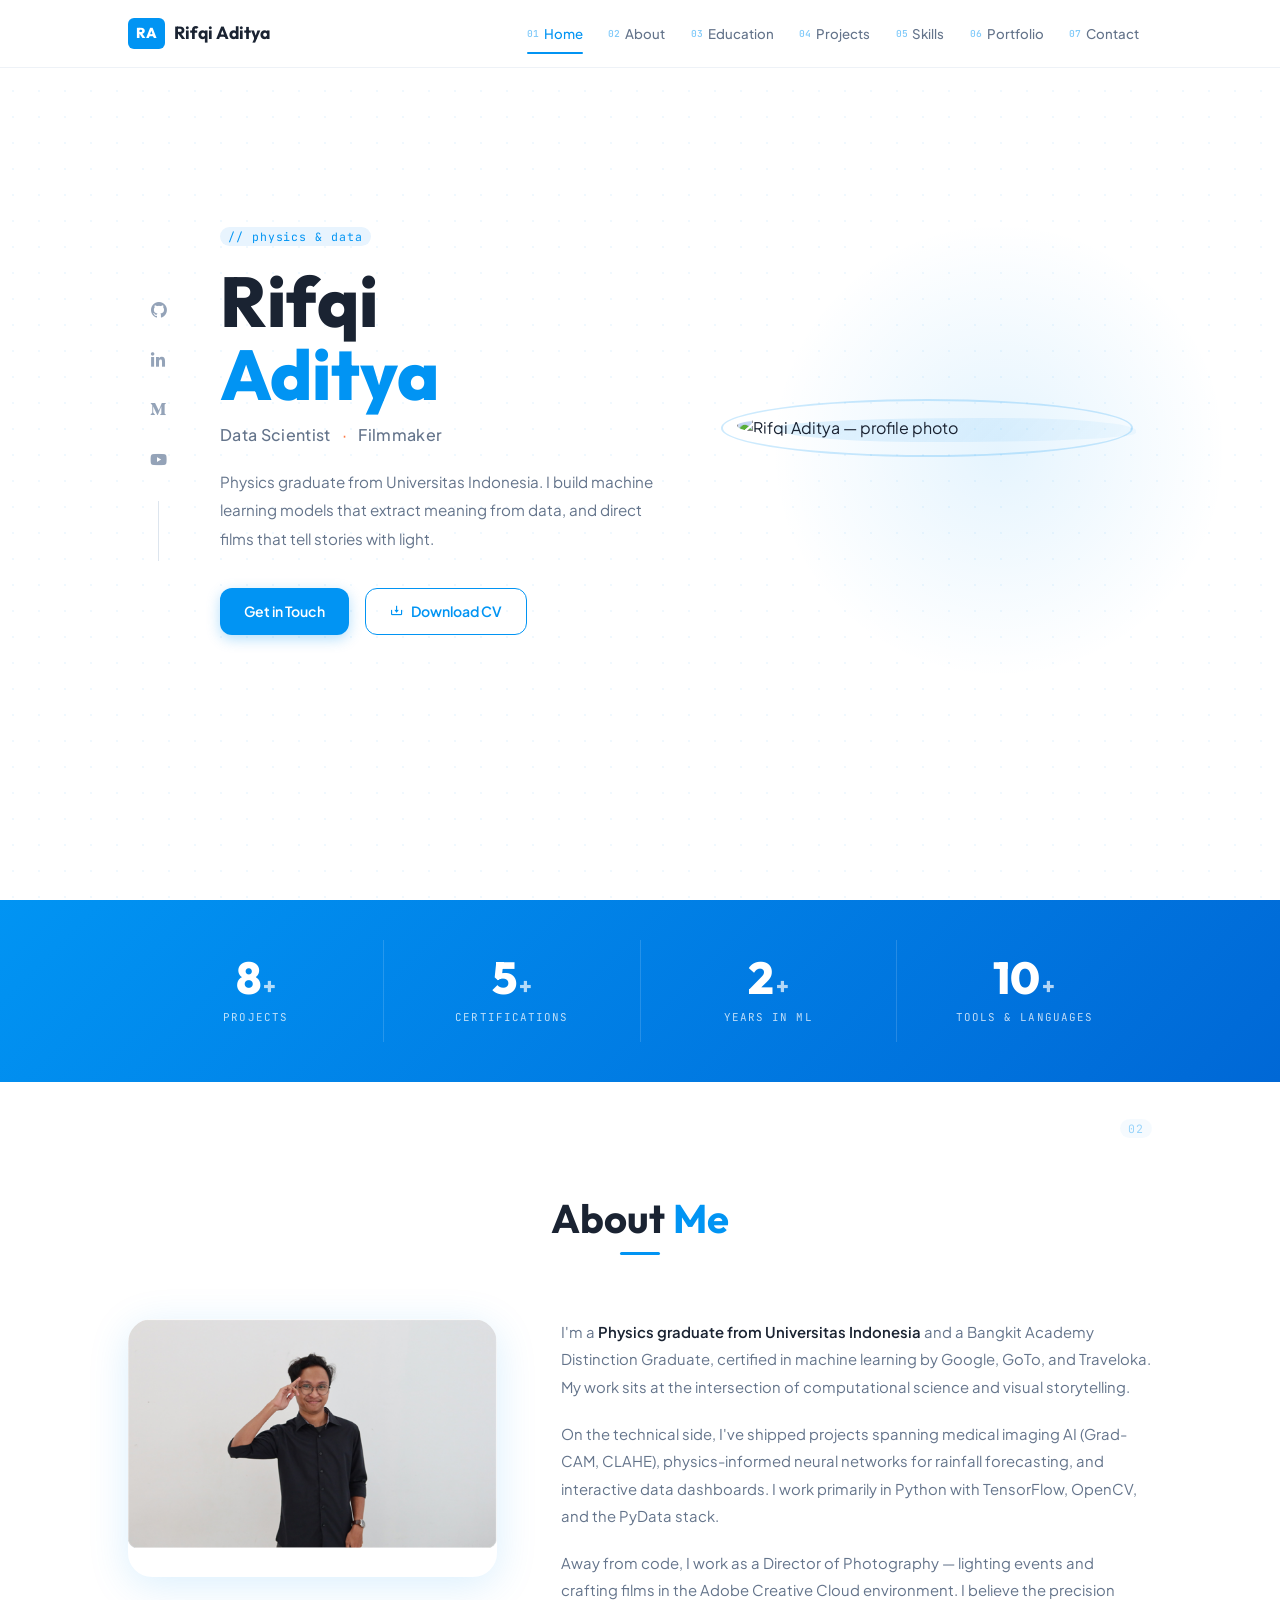
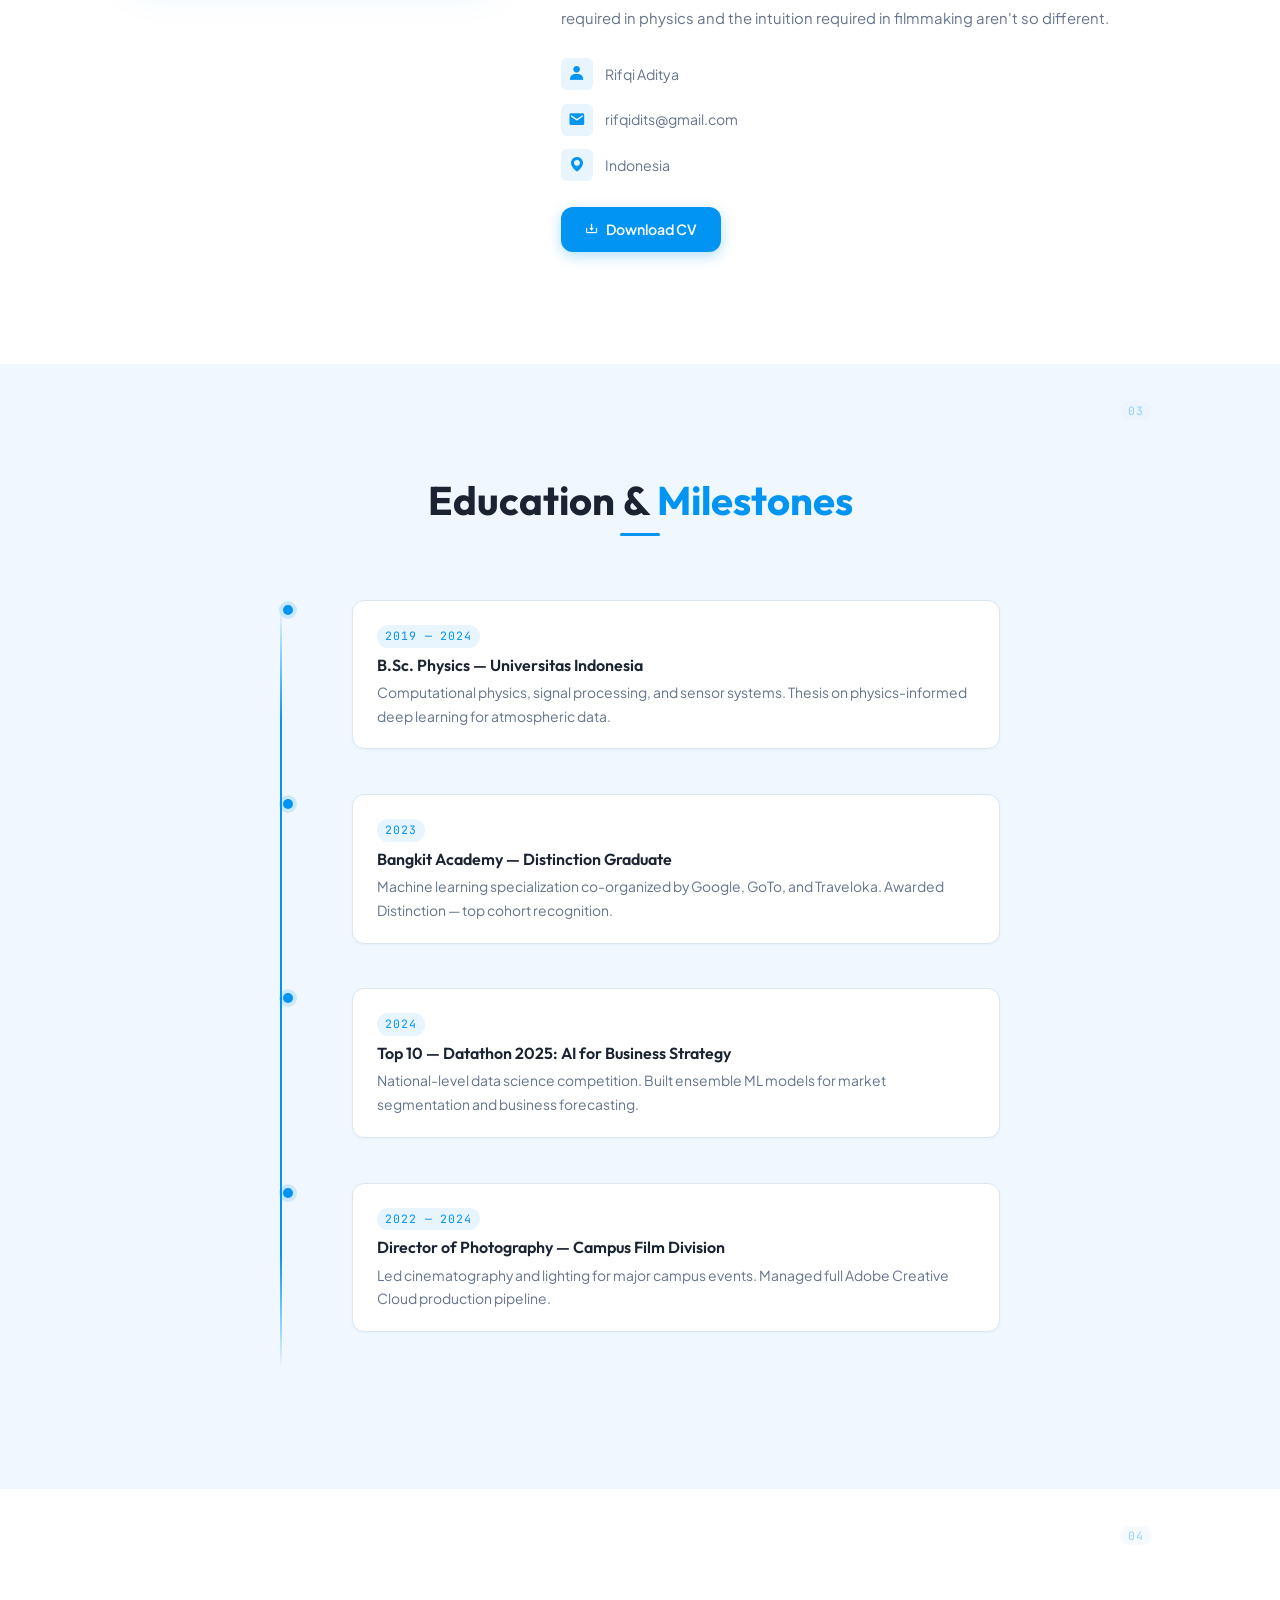
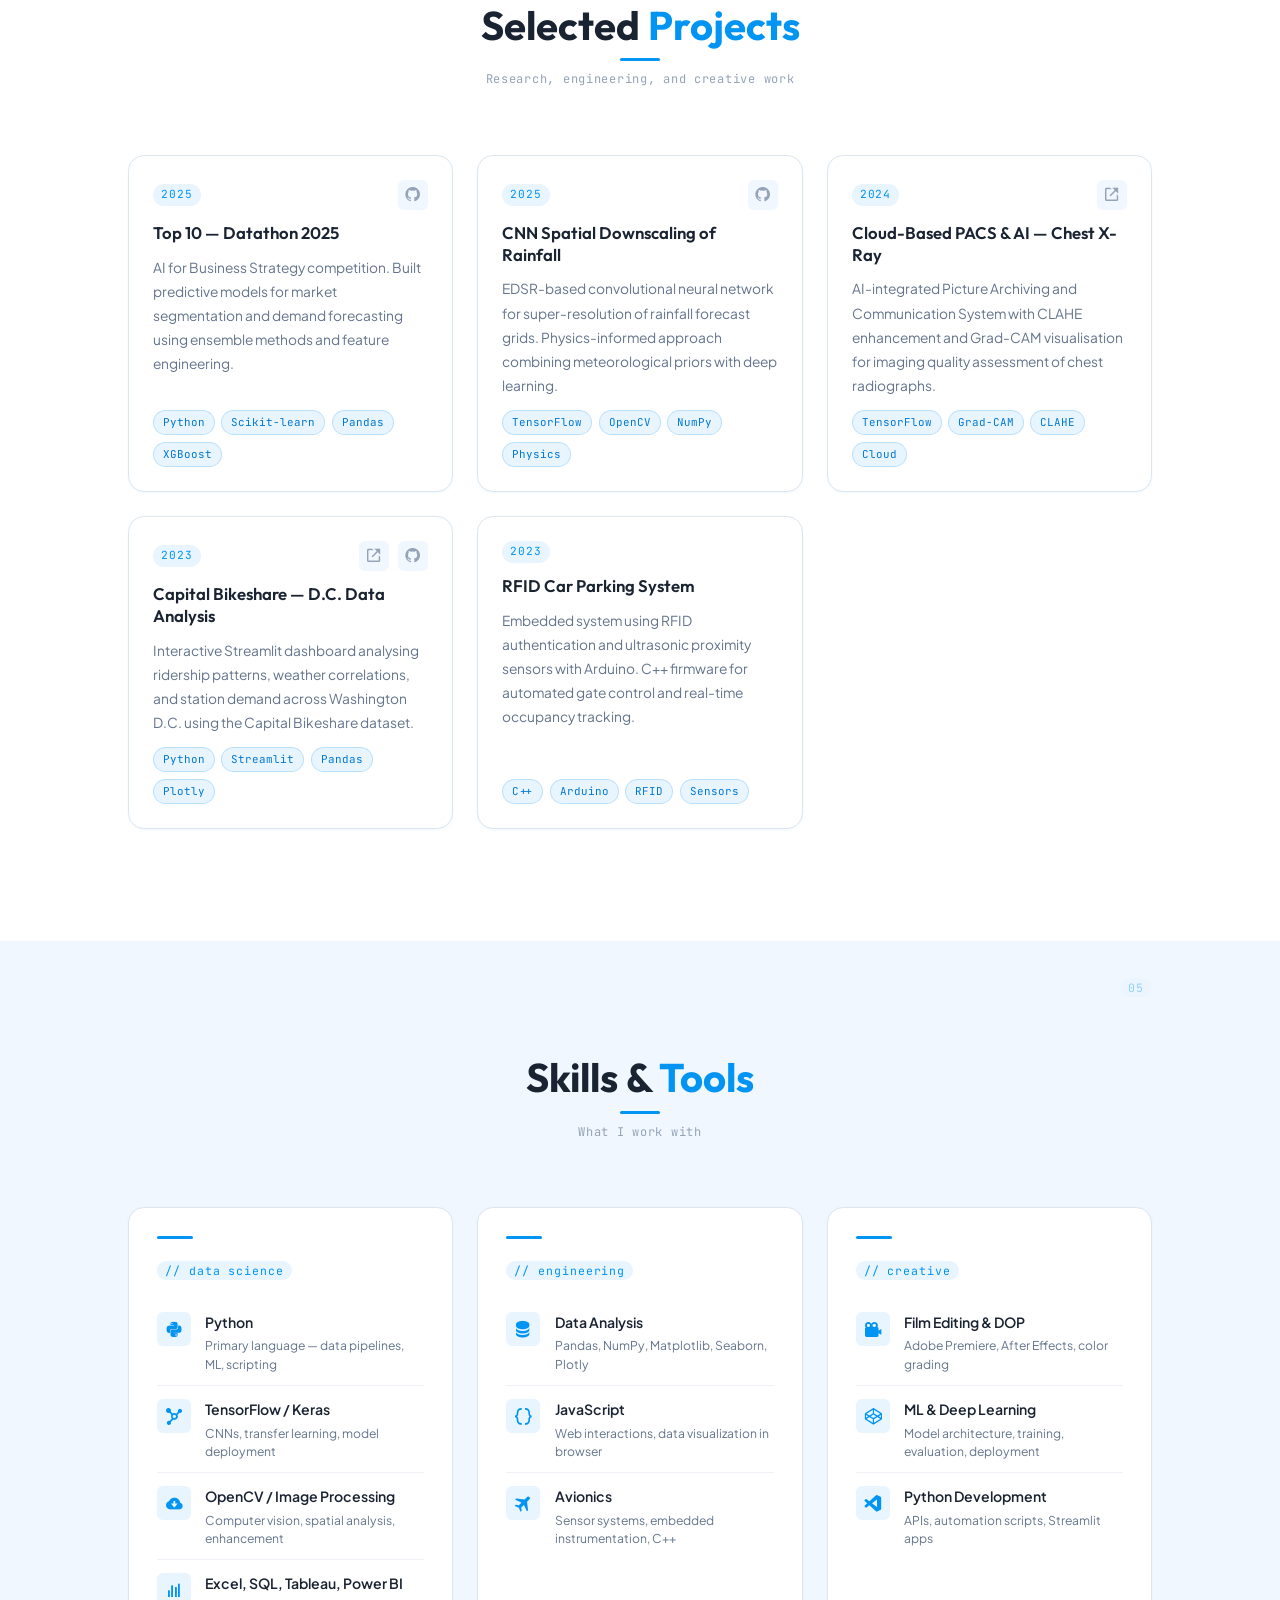
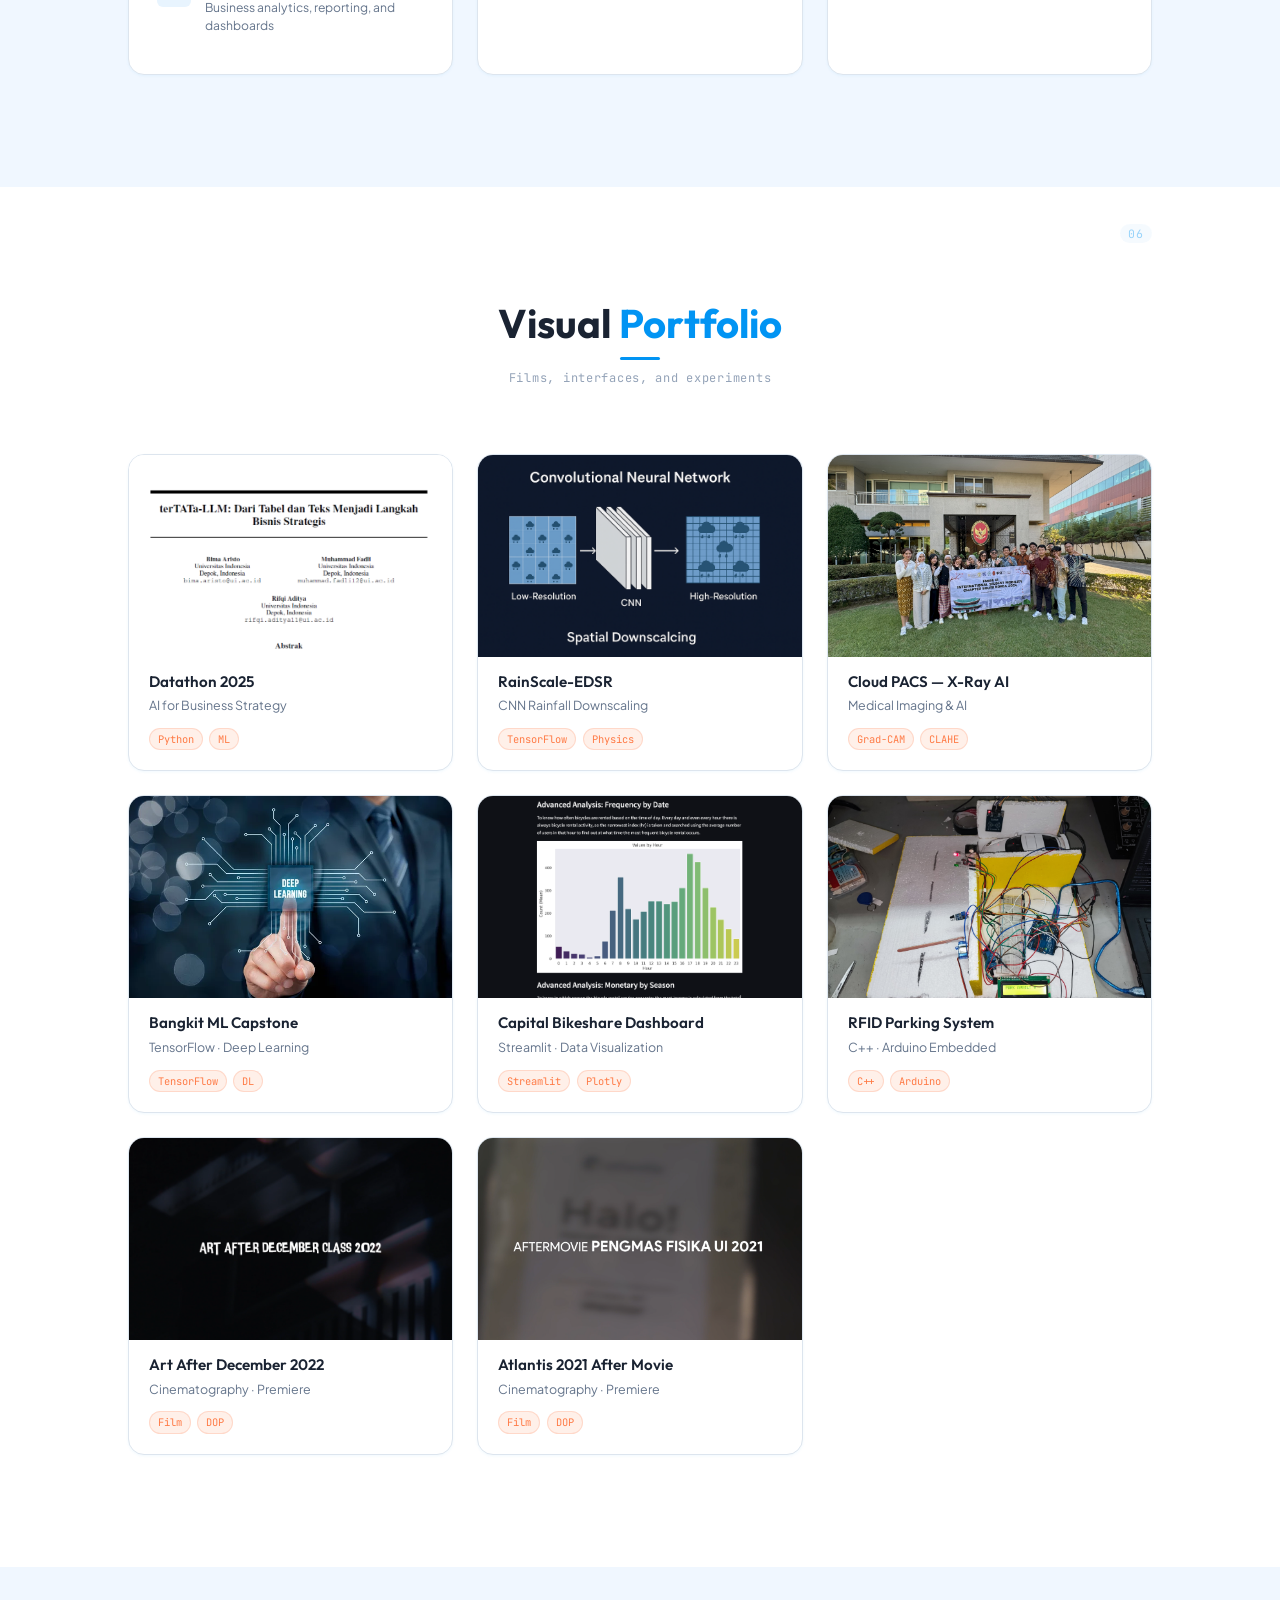
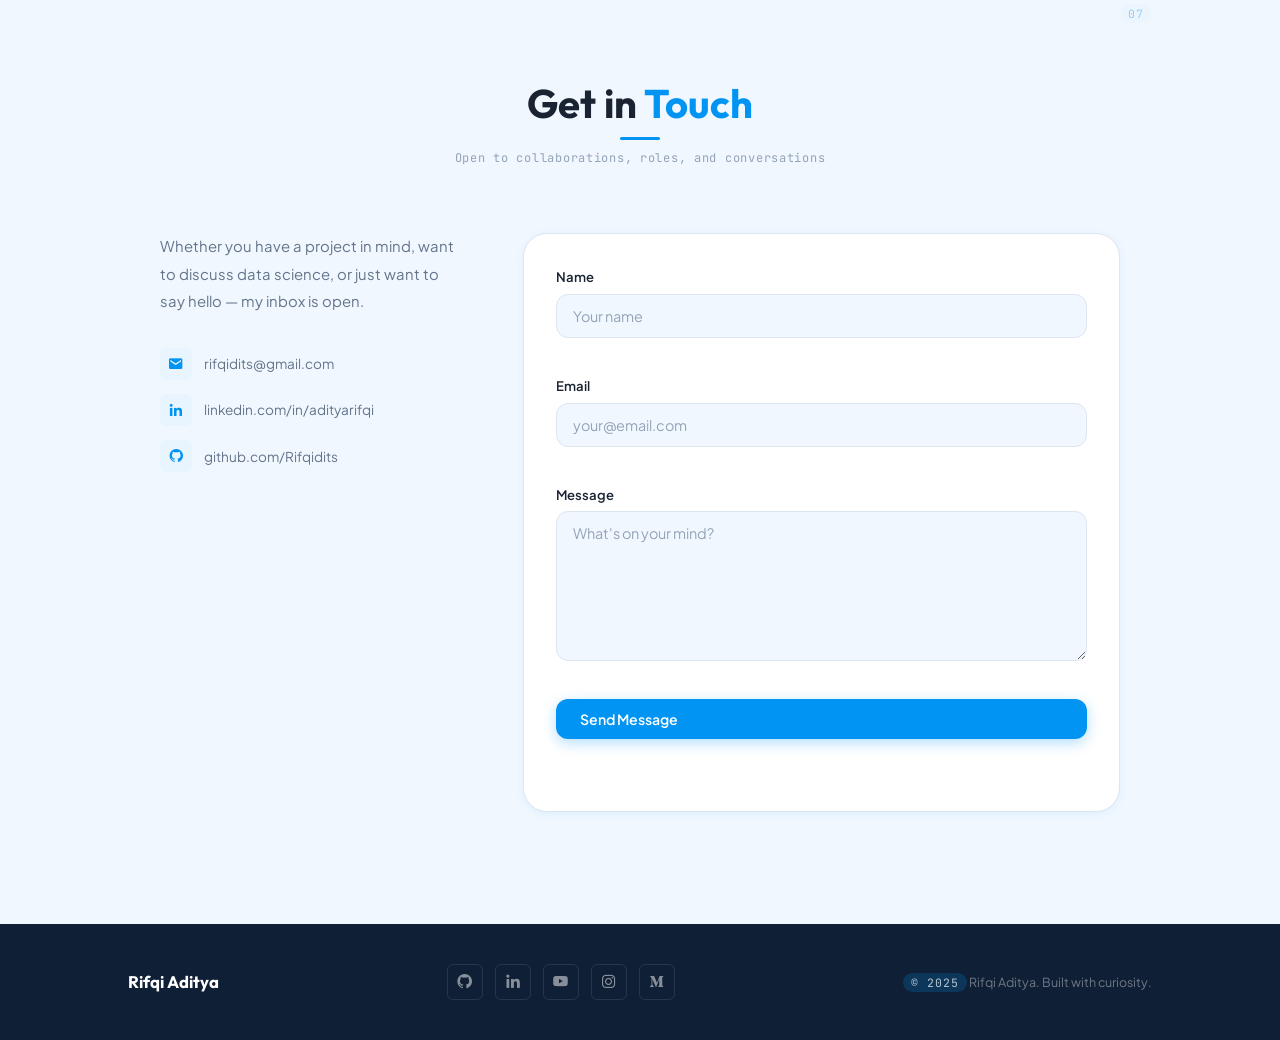
==== commit f5c508e1: "Changed theme to light blue, Traveloka-inspired Co-Authored-By: Claude Sonnet 4.6 <noreply@anthropic" ====
--- a/index.html
+++ b/index.html
@@ -24,10 +24,10 @@
   <!-- Favicon -->
   <link rel="icon" href="data:image/svg+xml,<svg xmlns='http://www.w3.org/2000/svg' viewBox='0 0 100 100'><text y='.9em' font-size='90'>⚛</text></svg>">
 
-  <!-- Fonts: Syne (display), Fira Sans (body), JetBrains Mono (mono) -->
+  <!-- Fonts: Outfit (display), Plus Jakarta Sans (body), JetBrains Mono (mono) -->
   <link rel="preconnect" href="https://fonts.googleapis.com">
   <link rel="preconnect" href="https://fonts.gstatic.com" crossorigin>
-  <link href="https://fonts.googleapis.com/css2?family=Syne:wght@400;500;600;700;800&family=Fira+Sans:ital,wght@0,300;0,400;0,500;0,600;1,400&family=JetBrains+Mono:wght@400;500&display=swap" rel="stylesheet">
+  <link href="https://fonts.googleapis.com/css2?family=Outfit:wght@400;500;600;700;800&family=Plus+Jakarta+Sans:ital,wght@0,300;0,400;0,500;0,600;0,700;1,400&family=JetBrains+Mono:wght@400;500&display=swap" rel="stylesheet">
 
   <!-- BoxIcons -->
   <link rel="stylesheet" href="https://cdn.jsdelivr.net/npm/boxicons@latest/css/boxicons.min.css">
--- a/css/style.css
+++ b/css/style.css
@@ -1,24 +1,31 @@
-/* ── Google Fonts ─────────────────────────────────────────────────────
-   Syne (display), Fira Sans (body), JetBrains Mono (mono)
-   Loaded in <head> via link tags
-──────────────────────────────────────────────────────────────────── */
-
 /* ── CSS Variables ─────────────────────────────────────────────────── */
 :root {
-  /* Colors */
-  --color-bg:         #08090d;
-  --color-surface:    rgba(255, 255, 255, 0.04);
-  --color-surface-2:  rgba(255, 255, 255, 0.07);
-  --color-border:     rgba(255, 255, 255, 0.08);
-  --color-accent-1:   #64ffda;   /* mint teal */
-  --color-accent-2:   #ffd166;   /* warm amber */
-  --color-text:       #e8eaf2;
-  --color-text-muted: #8892a4;
-  --color-error:      #ff6b6b;
+  /* Colors — Traveloka-inspired clean blue */
+  --color-bg:           #ffffff;
+  --color-bg-alt:       #f0f7ff;
+  --color-surface:      #ffffff;
+  --color-border:       #dde5ee;
+  --color-border-light: #eef2f7;
+
+  --color-primary:      #0194f3;
+  --color-primary-dark: #0178d4;
+  --color-primary-light:#e8f4fe;
+
+  --color-accent:       #ff7a45;
+  --color-accent-light: #fff0e9;
+
+  --color-text:         #1a2332;
+  --color-text-muted:   #64748b;
+  --color-text-light:   #94a3b8;
+
+  --color-success:      #22c55e;
+  --color-error:        #ef4444;
+
+  --color-footer-bg:    #0f1f35;
 
   /* Typography */
-  --font-display: 'Syne', sans-serif;
-  --font-body:    'Fira Sans', sans-serif;
+  --font-display: 'Outfit', sans-serif;
+  --font-body:    'Plus Jakarta Sans', sans-serif;
   --font-mono:    'JetBrains Mono', monospace;
 
   /* Spacing */
@@ -29,14 +36,21 @@
   --space-xl:  7rem;
 
   /* Radius */
-  --radius-sm: 4px;
-  --radius-md: 8px;
+  --radius-sm: 6px;
+  --radius-md: 12px;
   --radius-lg: 16px;
+  --radius-xl: 24px;
+
+  /* Shadows */
+  --shadow-xs:  0 1px 3px rgba(1, 148, 243, 0.06);
+  --shadow-sm:  0 2px 8px rgba(1, 148, 243, 0.08);
+  --shadow-md:  0 4px 20px rgba(1, 148, 243, 0.12);
+  --shadow-lg:  0 8px 40px rgba(1, 148, 243, 0.15);
 
   /* Transitions */
   --transition-fast: 0.15s ease;
-  --transition-base: 0.3s ease;
-  --transition-slow: 0.6s ease;
+  --transition-base: 0.25s ease;
+  --transition-slow: 0.5s ease;
 
   /* Z-index */
   --z-navbar: 100;
@@ -61,13 +75,11 @@
   color: var(--color-text);
   overflow-x: hidden;
   line-height: 1.6;
-  /* Subtle grain texture overlay */
-  background-image: url("data:image/svg+xml,%3Csvg viewBox='0 0 200 200' xmlns='http://www.w3.org/2000/svg'%3E%3Cfilter id='n'%3E%3CfeTurbulence type='fractalNoise' baseFrequency='0.9' numOctaves='4' stitchTiles='stitch'/%3E%3C/filter%3E%3Crect width='100%25' height='100%25' filter='url(%23n)' opacity='0.04'/%3E%3C/svg%3E");
 }
 
 *::selection {
-  background: var(--color-accent-1);
-  color: var(--color-bg);
+  background: var(--color-primary-light);
+  color: var(--color-primary-dark);
 }
 
 a {
@@ -87,13 +99,13 @@
 /* ── Typography ────────────────────────────────────────────────────── */
 h1, h2, h3, h4 {
   font-family: var(--font-display);
-  line-height: 1.15;
+  line-height: 1.2;
   color: var(--color-text);
 }
 
-h1 { font-size: clamp(2.8rem, 6vw, 5.5rem); font-weight: 800; }
-h2 { font-size: clamp(1.8rem, 4vw, 2.8rem); font-weight: 700; }
-h3 { font-size: 1.1rem; font-weight: 600; }
+h1 { font-size: clamp(2.4rem, 5.5vw, 4.5rem); font-weight: 800; }
+h2 { font-size: clamp(1.7rem, 3.5vw, 2.5rem); font-weight: 700; }
+h3 { font-size: 1.05rem; font-weight: 600; }
 
 p {
   font-size: 0.95rem;
@@ -103,14 +115,17 @@
 
 h1 em, h2 em {
   font-style: normal;
-  color: var(--color-accent-1);
+  color: var(--color-primary);
 }
 
 .mono-tag {
   font-family: var(--font-mono);
-  font-size: 0.75rem;
+  font-size: 0.72rem;
   letter-spacing: 0.08em;
-  color: var(--color-accent-1);
+  color: var(--color-primary);
+  background: var(--color-primary-light);
+  padding: 2px 8px;
+  border-radius: 20px;
   text-transform: lowercase;
 }
 
@@ -119,8 +134,8 @@
   position: absolute;
   top: -100px;
   left: 1rem;
-  background: var(--color-accent-1);
-  color: var(--color-bg);
+  background: var(--color-primary);
+  color: #fff;
   padding: 0.5rem 1rem;
   border-radius: var(--radius-sm);
   font-family: var(--font-mono);
@@ -128,15 +143,13 @@
   z-index: 9999;
   transition: top var(--transition-fast);
 }
-.skip-link:focus {
-  top: 1rem;
-}
+.skip-link:focus { top: 1rem; }
 
 /* ── Page Loader ───────────────────────────────────────────────────── */
 .page-loader {
   position: fixed;
   inset: 0;
-  background: var(--color-bg);
+  background: #fff;
   display: flex;
   align-items: center;
   justify-content: center;
@@ -152,12 +165,13 @@
   display: flex;
   flex-direction: column;
   align-items: center;
+  gap: 1rem;
 }
 .loader-mono {
   font-family: var(--font-mono);
-  font-size: 4rem;
+  font-size: 3.5rem;
   font-weight: 500;
-  color: var(--color-accent-1);
+  color: var(--color-primary);
   animation: loader-fade 0.9s ease forwards;
 }
 @keyframes loader-fade {
@@ -174,39 +188,40 @@
   display: flex;
   align-items: center;
   justify-content: space-between;
-  padding: 1.1rem 10%;
-  background: transparent;
-  transition: background var(--transition-base), backdrop-filter var(--transition-base), border-color var(--transition-base);
-  border-bottom: 1px solid transparent;
+  padding: 0 10%;
+  height: 68px;
+  background: rgba(255, 255, 255, 0.96);
+  backdrop-filter: blur(10px);
+  -webkit-backdrop-filter: blur(10px);
+  border-bottom: 1px solid var(--color-border-light);
+  transition: box-shadow var(--transition-base);
 }
 
 header.scrolled {
-  background: rgba(8, 9, 13, 0.85);
-  backdrop-filter: blur(16px);
-  -webkit-backdrop-filter: blur(16px);
-  border-bottom-color: var(--color-border);
+  box-shadow: 0 2px 16px rgba(1, 148, 243, 0.1);
 }
 
 .logo {
   display: flex;
   align-items: center;
-  gap: 0.6rem;
+  gap: 0.55rem;
   font-family: var(--font-display);
   font-weight: 700;
-  font-size: 1.15rem;
+  font-size: 1.1rem;
   color: var(--color-text);
   transition: opacity var(--transition-fast);
 }
 .logo:hover { opacity: 0.8; }
 
 .logo-mono {
-  font-family: var(--font-mono);
-  font-size: 0.8rem;
-  color: var(--color-accent-1);
-  background: rgba(100, 255, 218, 0.1);
-  padding: 3px 7px;
+  font-family: var(--font-display);
+  font-size: 0.9rem;
+  font-weight: 800;
+  color: #fff;
+  background: var(--color-primary);
+  padding: 4px 8px;
   border-radius: var(--radius-sm);
-  border: 1px solid rgba(100, 255, 218, 0.2);
+  letter-spacing: 0.05em;
 }
 
 .navbar {
@@ -217,9 +232,9 @@
 
 .navbar a {
   font-family: var(--font-body);
-  font-size: 0.82rem;
+  font-size: 0.83rem;
   font-weight: 500;
-  padding: 0.5rem 0.85rem;
+  padding: 0.5rem 0.8rem;
   color: var(--color-text-muted);
   transition: color var(--transition-fast);
   display: flex;
@@ -231,18 +246,19 @@
 .navbar a::after {
   content: '';
   position: absolute;
-  bottom: 0;
-  left: 0.85rem;
-  right: 0.85rem;
-  height: 1px;
-  background: var(--color-accent-1);
+  bottom: -2px;
+  left: 0.8rem;
+  right: 0.8rem;
+  height: 2px;
+  background: var(--color-primary);
   transform: scaleX(0);
+  border-radius: 2px;
   transition: transform var(--transition-base);
 }
 
 .navbar a:hover,
 .navbar a.active {
-  color: var(--color-accent-1);
+  color: var(--color-primary);
 }
 
 .navbar a:hover::after,
@@ -253,7 +269,7 @@
 .nav-num {
   font-family: var(--font-mono);
   font-size: 0.6rem;
-  color: var(--color-accent-1);
+  color: var(--color-primary);
   opacity: 0.5;
 }
 
@@ -274,7 +290,7 @@
   height: 2px;
   background: var(--color-text);
   border-radius: 2px;
-  transition: transform var(--transition-base), opacity var(--transition-fast), background var(--transition-fast);
+  transition: transform var(--transition-base), opacity var(--transition-fast);
 }
 .menu-btn.open span:nth-child(1) { transform: translateY(7px) rotate(45deg); }
 .menu-btn.open span:nth-child(2) { opacity: 0; }
@@ -286,12 +302,19 @@
   position: relative;
 }
 
+/* Alternating section backgrounds */
+.about    { background: #fff; }
+.education { background: var(--color-bg-alt); }
+.projects  { background: #fff; }
+.skills    { background: var(--color-bg-alt); }
+.portfolio { background: #fff; }
+.contact   { background: var(--color-bg-alt); }
+
 .section-label {
   position: absolute;
   top: var(--space-md);
   right: 10%;
-  opacity: 0.35;
-  font-size: 0.7rem;
+  opacity: 0.4;
 }
 
 .heading {
@@ -300,17 +323,15 @@
 }
 
 .heading h2 {
-  margin-bottom: 0.6rem;
-  position: relative;
-  display: inline-block;
+  margin-bottom: 0.5rem;
 }
 
 .heading h2::after {
   content: '';
   display: block;
-  width: 36px;
-  height: 2px;
-  background: var(--color-accent-1);
+  width: 40px;
+  height: 3px;
+  background: var(--color-primary);
   margin: 0.6rem auto 0;
   border-radius: 2px;
 }
@@ -318,9 +339,9 @@
 .section-sub {
   font-family: var(--font-mono);
   font-size: 0.75rem;
-  color: var(--color-text-muted);
+  color: var(--color-text-light);
   letter-spacing: 0.06em;
-  margin-top: 0.3rem;
+  margin-top: 0.4rem;
 }
 
 /* ── Buttons ───────────────────────────────────────────────────────── */
@@ -328,11 +349,11 @@
   display: inline-flex;
   align-items: center;
   gap: 0.45rem;
-  padding: 0.65rem 1.4rem;
+  padding: 0.7rem 1.5rem;
   border-radius: var(--radius-md);
   font-family: var(--font-body);
   font-size: 0.88rem;
-  font-weight: 500;
+  font-weight: 600;
   cursor: pointer;
   transition: all var(--transition-base);
   border: none;
@@ -340,29 +361,29 @@
 }
 
 .btn-primary {
-  background: var(--color-accent-1);
-  color: var(--color-bg);
+  background: var(--color-primary);
+  color: #fff;
+  box-shadow: 0 4px 14px rgba(1, 148, 243, 0.3);
 }
 .btn-primary:hover {
-  background: #4de8c4;
+  background: var(--color-primary-dark);
   transform: translateY(-2px);
-  box-shadow: 0 8px 24px rgba(100, 255, 218, 0.2);
+  box-shadow: 0 6px 20px rgba(1, 148, 243, 0.4);
 }
 
 .btn-ghost {
   background: transparent;
-  color: var(--color-accent-1);
-  border: 1px solid rgba(100, 255, 218, 0.4);
+  color: var(--color-primary);
+  border: 1.5px solid var(--color-primary);
 }
 .btn-ghost:hover {
-  background: rgba(100, 255, 218, 0.08);
-  border-color: var(--color-accent-1);
+  background: var(--color-primary-light);
   transform: translateY(-2px);
 }
 
 .btn:focus-visible,
 a:focus-visible {
-  outline: 2px solid var(--color-accent-1);
+  outline: 2px solid var(--color-primary);
   outline-offset: 3px;
   border-radius: var(--radius-sm);
 }
@@ -375,30 +396,32 @@
   grid-template-columns: 60px 1fr 1fr;
   align-items: center;
   gap: 2rem;
-  padding-top: 80px;
+  padding-top: 68px;
   overflow: hidden;
-}
-
-/* Dot-grid overlay */
+  background: #fff;
+}
+
+/* Faint dot grid */
 .hero-grid-overlay {
   position: absolute;
   inset: 0;
-  background-image: radial-gradient(circle, rgba(255, 255, 255, 0.03) 1px, transparent 1px);
-  background-size: 28px 28px;
+  background-image: radial-gradient(circle, rgba(1, 148, 243, 0.06) 1px, transparent 1px);
+  background-size: 26px 26px;
   pointer-events: none;
   z-index: 0;
 }
 
-/* Radial teal glow behind image */
+/* Blue radial glow behind image */
 .home::after {
   content: '';
   position: absolute;
-  right: 5%;
+  right: 4%;
   top: 50%;
   transform: translateY(-50%);
-  width: 480px;
-  height: 480px;
-  background: radial-gradient(circle, rgba(100, 255, 218, 0.07) 0%, transparent 70%);
+  width: 460px;
+  height: 460px;
+  background: radial-gradient(circle, rgba(1, 148, 243, 0.1) 0%, transparent 70%);
+  border-radius: 50%;
   pointer-events: none;
   z-index: 0;
 }
@@ -421,13 +444,13 @@
 }
 
 .social a {
-  color: var(--color-text-muted);
+  color: var(--color-text-light);
   font-size: 1.2rem;
   transition: color var(--transition-fast), transform var(--transition-fast);
 }
 .social a:hover {
-  color: var(--color-accent-1);
-  transform: translateX(3px);
+  color: var(--color-primary);
+  transform: translateX(2px);
 }
 
 .home-img {
@@ -444,25 +467,38 @@
   max-width: 100%;
 }
 
+/* Decorative blue ring behind photo */
 .home-img-frame::before {
   content: '';
   position: absolute;
-  inset: -14px;
-  border: 1px solid rgba(100, 255, 218, 0.15);
-  border-radius: calc(var(--radius-lg) + 4px);
+  inset: -16px;
+  border: 2px solid rgba(1, 148, 243, 0.2);
+  border-radius: 50%;
+  z-index: 0;
+}
+
+/* Blue blob shape behind image */
+.home-img-frame::after {
+  content: '';
+  position: absolute;
+  top: 10%;
+  left: 10%;
+  right: -5%;
+  bottom: -5%;
+  background: linear-gradient(135deg, rgba(1, 148, 243, 0.12), rgba(1, 148, 243, 0.04));
+  border-radius: 60% 40% 55% 45% / 45% 55% 40% 60%;
   z-index: 0;
 }
 
 .home-img-frame img {
   position: relative;
   width: 100%;
-  border-radius: var(--radius-lg);
+  border-radius: 40% 60% 50% 50% / 40% 40% 60% 60%;
   z-index: 1;
-  filter: grayscale(15%);
-  transition: filter var(--transition-slow);
-}
-.home-img-frame img:hover {
-  filter: grayscale(0%);
+  transition: border-radius var(--transition-slow);
+}
+.home-img-frame:hover img {
+  border-radius: var(--radius-xl);
 }
 
 .home-text {
@@ -474,7 +510,7 @@
 }
 
 .home-text h1 {
-  line-height: 1.0;
+  line-height: 1.05;
   margin-bottom: 0.8rem;
 }
 
@@ -483,23 +519,23 @@
 }
 
 .hero-role {
-  font-family: var(--font-mono);
-  font-size: 0.95rem;
-  font-weight: 400;
+  font-family: var(--font-body);
+  font-size: 1rem;
+  font-weight: 500;
   color: var(--color-text-muted);
-  margin-bottom: 1.6rem;
-  letter-spacing: 0.04em;
+  margin-bottom: 1.5rem;
+  letter-spacing: 0.02em;
 }
 
 .role-divider {
-  color: var(--color-accent-2);
+  color: var(--color-accent);
   margin: 0 0.5rem;
 }
 
 .hero-bio {
   max-width: 440px;
   font-size: 0.95rem;
-  line-height: 1.8;
+  line-height: 1.85;
   color: var(--color-text-muted);
   margin-bottom: 2.2rem;
 }
@@ -514,10 +550,8 @@
 .stats-strip {
   display: flex;
   justify-content: center;
-  border-top: 1px solid var(--color-border);
-  border-bottom: 1px solid var(--color-border);
+  background: linear-gradient(135deg, #0194f3 0%, #0068d6 100%);
   padding: 2.5rem 10%;
-  background: var(--color-surface);
   flex-wrap: wrap;
 }
 
@@ -526,33 +560,30 @@
   min-width: 140px;
   text-align: center;
   padding: 1rem 1.5rem;
-  border-right: 1px solid var(--color-border);
-}
-
-.stat-item:last-child {
-  border-right: none;
-}
+  border-right: 1px solid rgba(255, 255, 255, 0.15);
+}
+.stat-item:last-child { border-right: none; }
 
 .stat-num {
   display: block;
   font-family: var(--font-display);
   font-size: 2.8rem;
   font-weight: 800;
-  color: var(--color-accent-1);
+  color: #fff;
   line-height: 1;
 }
 
 .stat-num::after {
   content: '+';
   font-size: 1.4rem;
-  color: var(--color-accent-2);
+  color: rgba(255, 255, 255, 0.7);
   margin-left: 2px;
 }
 
 .stat-label {
   font-family: var(--font-mono);
-  font-size: 0.7rem;
-  color: var(--color-text-muted);
+  font-size: 0.68rem;
+  color: rgba(255, 255, 255, 0.75);
   letter-spacing: 0.1em;
   text-transform: uppercase;
   margin-top: 0.5rem;
@@ -569,17 +600,19 @@
 
 .about-img-frame {
   position: sticky;
-  top: 100px;
+  top: 88px;
+  border-radius: var(--radius-xl);
+  overflow: hidden;
+  box-shadow: var(--shadow-lg);
 }
 
 .about-img-frame img {
   width: 100%;
-  border-radius: var(--radius-lg);
-  filter: grayscale(15%);
-  transition: filter var(--transition-slow);
-}
-.about-img-frame img:hover {
-  filter: grayscale(0%);
+  display: block;
+  transition: transform var(--transition-slow);
+}
+.about-img-frame:hover img {
+  transform: scale(1.03);
 }
 
 .about-text p {
@@ -607,9 +640,16 @@
 }
 
 .info-box i {
-  color: var(--color-accent-1);
-  font-size: 1.05rem;
+  color: var(--color-primary);
+  font-size: 1.1rem;
   flex-shrink: 0;
+  background: var(--color-primary-light);
+  width: 32px;
+  height: 32px;
+  border-radius: var(--radius-sm);
+  display: flex;
+  align-items: center;
+  justify-content: center;
 }
 
 .info-box span {
@@ -620,9 +660,7 @@
   color: var(--color-text-muted);
   transition: color var(--transition-fast);
 }
-.info-box a:hover {
-  color: var(--color-accent-1);
-}
+.info-box a:hover { color: var(--color-primary); }
 
 .about-cta {
   margin-top: 0.5rem;
@@ -631,7 +669,7 @@
 /* ── Education / Timeline ──────────────────────────────────────────── */
 .timeline {
   position: relative;
-  max-width: 700px;
+  max-width: 720px;
   margin: 0 auto;
   padding-left: 2.5rem;
 }
@@ -642,16 +680,17 @@
   left: 0;
   top: 8px;
   bottom: 8px;
-  width: 1px;
-  background: linear-gradient(to bottom, transparent, var(--color-accent-1) 15%, var(--color-accent-1) 85%, transparent);
+  width: 2px;
+  background: linear-gradient(to bottom, transparent, var(--color-primary) 15%, var(--color-primary) 85%, transparent);
+  border-radius: 2px;
 }
 
 .timeline-item {
   position: relative;
   padding: 0 0 2.8rem 2rem;
   opacity: 0;
-  transform: translateX(-20px);
-  transition: opacity 0.55s ease, transform 0.55s ease;
+  transform: translateX(-16px);
+  transition: opacity 0.5s ease, transform 0.5s ease;
 }
 
 .timeline-item.visible {
@@ -665,28 +704,40 @@
 
 .timeline-dot {
   position: absolute;
-  left: calc(-2rem - 4px);
-  top: 6px;
-  width: 9px;
-  height: 9px;
+  left: calc(-2rem - 5px);
+  top: 5px;
+  width: 10px;
+  height: 10px;
   border-radius: 50%;
-  background: var(--color-accent-1);
-  box-shadow: 0 0 0 3px rgba(100, 255, 218, 0.15);
+  background: var(--color-primary);
+  box-shadow: 0 0 0 4px rgba(1, 148, 243, 0.15);
 }
 
 .timeline-date {
-  display: block;
+  display: inline-block;
   margin-bottom: 0.5rem;
+}
+
+.timeline-content {
+  background: #fff;
+  border: 1px solid var(--color-border);
+  border-radius: var(--radius-md);
+  padding: 1.25rem 1.5rem;
+  box-shadow: var(--shadow-xs);
+  transition: box-shadow var(--transition-base);
+}
+.timeline-content:hover {
+  box-shadow: var(--shadow-md);
 }
 
 .timeline-content h3 {
   color: var(--color-text);
   margin-bottom: 0.4rem;
-  font-size: 1.05rem;
+  font-size: 1rem;
 }
 
 .timeline-content p {
-  font-size: 0.88rem;
+  font-size: 0.87rem;
   line-height: 1.7;
 }
 
@@ -698,7 +749,7 @@
 }
 
 .project-card {
-  background: var(--color-surface);
+  background: #fff;
   border: 1px solid var(--color-border);
   border-radius: var(--radius-lg);
   padding: 1.5rem;
@@ -708,6 +759,7 @@
   transition: border-color var(--transition-base), transform var(--transition-base), box-shadow var(--transition-base);
   opacity: 0;
   transform: translateY(20px);
+  box-shadow: var(--shadow-xs);
 }
 
 .project-card.visible {
@@ -716,9 +768,9 @@
 }
 
 .project-card:hover {
-  border-color: rgba(100, 255, 218, 0.3);
+  border-color: var(--color-primary);
   transform: translateY(-4px);
-  box-shadow: 0 16px 40px rgba(0, 0, 0, 0.4);
+  box-shadow: var(--shadow-lg);
 }
 
 .project-card-top {
@@ -733,17 +785,24 @@
 
 .project-links {
   display: flex;
-  gap: 0.75rem;
+  gap: 0.6rem;
 }
 
 .project-links a {
-  color: var(--color-text-muted);
+  color: var(--color-text-light);
   font-size: 1.1rem;
-  transition: color var(--transition-fast), transform var(--transition-fast);
+  width: 30px;
+  height: 30px;
+  border-radius: var(--radius-sm);
+  display: flex;
+  align-items: center;
+  justify-content: center;
+  background: var(--color-bg-alt);
+  transition: color var(--transition-fast), background var(--transition-fast);
 }
 .project-links a:hover {
-  color: var(--color-accent-1);
-  transform: translateY(-2px);
+  color: var(--color-primary);
+  background: var(--color-primary-light);
 }
 
 .project-title {
@@ -769,11 +828,11 @@
 .project-tags span {
   font-family: var(--font-mono);
   font-size: 0.68rem;
-  padding: 2px 9px;
+  padding: 3px 9px;
   border-radius: 20px;
-  background: rgba(100, 255, 218, 0.08);
-  color: var(--color-accent-1);
-  border: 1px solid rgba(100, 255, 218, 0.2);
+  background: var(--color-primary-light);
+  color: var(--color-primary-dark);
+  border: 1px solid rgba(1, 148, 243, 0.2);
 }
 
 /* ── Skills ────────────────────────────────────────────────────────── */
@@ -784,13 +843,14 @@
 }
 
 .skill-category {
-  background: var(--color-surface);
+  background: #fff;
   border: 1px solid var(--color-border);
   border-radius: var(--radius-lg);
   padding: 1.75rem;
   opacity: 0;
   transform: translateY(20px);
-  transition: opacity 0.55s ease, transform 0.55s ease, border-color var(--transition-base);
+  transition: opacity 0.5s ease, transform 0.5s ease, box-shadow var(--transition-base);
+  box-shadow: var(--shadow-xs);
 }
 
 .skill-category.visible {
@@ -799,18 +859,28 @@
 }
 
 .skill-category:hover {
-  border-color: rgba(100, 255, 218, 0.2);
+  box-shadow: var(--shadow-md);
+}
+
+/* Top accent bar per card */
+.skill-category::before {
+  content: '';
+  display: block;
+  width: 36px;
+  height: 3px;
+  background: var(--color-primary);
+  border-radius: 2px;
+  margin-bottom: 1.25rem;
 }
 
 .skill-cat-label {
-  margin-bottom: 1.4rem;
+  margin-bottom: 1.2rem;
   font-weight: normal;
 }
 
 .skill-list {
   display: flex;
   flex-direction: column;
-  gap: 0;
 }
 
 .skill-item {
@@ -818,18 +888,22 @@
   align-items: flex-start;
   gap: 0.9rem;
   padding: 0.75rem 0;
-  border-bottom: 1px solid var(--color-border);
-}
-
-.skill-item:last-child {
-  border-bottom: none;
-}
+  border-bottom: 1px solid var(--color-border-light);
+}
+.skill-item:last-child { border-bottom: none; }
 
 .skill-item > i {
-  font-size: 1.3rem;
-  color: var(--color-accent-1);
+  font-size: 1.25rem;
+  color: var(--color-primary);
   flex-shrink: 0;
-  margin-top: 2px;
+  background: var(--color-primary-light);
+  width: 34px;
+  height: 34px;
+  border-radius: var(--radius-sm);
+  display: flex;
+  align-items: center;
+  justify-content: center;
+  margin-top: 1px;
 }
 
 .skill-info {
@@ -861,11 +935,12 @@
 .portfolio-card {
   border-radius: var(--radius-lg);
   overflow: hidden;
-  background: var(--color-surface);
+  background: #fff;
   border: 1px solid var(--color-border);
   transition: transform var(--transition-base), box-shadow var(--transition-base);
   opacity: 0;
   transform: translateY(20px);
+  box-shadow: var(--shadow-xs);
 }
 
 .portfolio-card.visible {
@@ -875,7 +950,7 @@
 
 .portfolio-card:hover {
   transform: translateY(-6px);
-  box-shadow: 0 20px 50px rgba(0, 0, 0, 0.5);
+  box-shadow: var(--shadow-lg);
 }
 
 .portfolio-img-link {
@@ -908,7 +983,7 @@
 .portfolio-overlay {
   position: absolute;
   inset: 0;
-  background: rgba(8, 9, 13, 0.72);
+  background: rgba(1, 148, 243, 0.82);
   display: flex;
   align-items: center;
   justify-content: center;
@@ -917,7 +992,7 @@
 }
 
 .portfolio-overlay.no-link-overlay {
-  background: rgba(8, 9, 13, 0.5);
+  background: rgba(100, 116, 139, 0.6);
 }
 
 .portfolio-card:hover .portfolio-overlay {
@@ -927,14 +1002,15 @@
 .overlay-label {
   font-family: var(--font-mono);
   font-size: 0.82rem;
-  color: var(--color-accent-1);
+  color: #fff;
   display: flex;
   align-items: center;
   gap: 0.4rem;
-  padding: 0.5rem 1rem;
-  border: 1px solid rgba(100, 255, 218, 0.3);
+  padding: 0.5rem 1.1rem;
+  border: 1px solid rgba(255, 255, 255, 0.5);
   border-radius: var(--radius-sm);
-  background: rgba(100, 255, 218, 0.06);
+  background: rgba(255, 255, 255, 0.12);
+  backdrop-filter: blur(4px);
 }
 
 .portfolio-card-info {
@@ -963,9 +1039,9 @@
   font-size: 0.65rem;
   padding: 2px 8px;
   border-radius: 20px;
-  background: rgba(255, 209, 102, 0.08);
-  color: var(--color-accent-2);
-  border: 1px solid rgba(255, 209, 102, 0.2);
+  background: var(--color-accent-light);
+  color: var(--color-accent);
+  border: 1px solid rgba(255, 122, 69, 0.2);
 }
 
 /* ── Contact ───────────────────────────────────────────────────────── */
@@ -993,8 +1069,15 @@
 }
 
 .contact-detail i {
-  color: var(--color-accent-1);
+  color: var(--color-primary);
   font-size: 1rem;
+  background: var(--color-primary-light);
+  width: 32px;
+  height: 32px;
+  border-radius: var(--radius-sm);
+  display: flex;
+  align-items: center;
+  justify-content: center;
   flex-shrink: 0;
 }
 
@@ -1003,8 +1086,14 @@
   transition: color var(--transition-fast);
   word-break: break-all;
 }
-.contact-detail a:hover {
-  color: var(--color-accent-1);
+.contact-detail a:hover { color: var(--color-primary); }
+
+.contact-form {
+  background: #fff;
+  border-radius: var(--radius-xl);
+  padding: 2rem;
+  border: 1px solid var(--color-border);
+  box-shadow: var(--shadow-sm);
 }
 
 .contact-form form {
@@ -1016,21 +1105,20 @@
 .form-group {
   display: flex;
   flex-direction: column;
-  gap: 0.45rem;
+  gap: 0.4rem;
 }
 
 .form-group label {
-  font-family: var(--font-mono);
-  font-size: 0.7rem;
-  color: var(--color-text-muted);
-  letter-spacing: 0.08em;
-  text-transform: uppercase;
+  font-family: var(--font-body);
+  font-size: 0.82rem;
+  font-weight: 600;
+  color: var(--color-text);
 }
 
 .form-group input,
 .form-group textarea {
-  background: var(--color-surface);
-  border: 1px solid var(--color-border);
+  background: var(--color-bg-alt);
+  border: 1.5px solid var(--color-border);
   border-radius: var(--radius-md);
   padding: 0.75rem 1rem;
   color: var(--color-text);
@@ -1044,25 +1132,25 @@
 
 .form-group input::placeholder,
 .form-group textarea::placeholder {
-  color: var(--color-text-muted);
-  opacity: 0.6;
+  color: var(--color-text-light);
 }
 
 .form-group input:focus,
 .form-group textarea:focus {
-  border-color: var(--color-accent-1);
-  box-shadow: 0 0 0 3px rgba(100, 255, 218, 0.1);
+  border-color: var(--color-primary);
+  background: #fff;
+  box-shadow: 0 0 0 3px rgba(1, 148, 243, 0.1);
 }
 
 .form-group input.error,
 .form-group textarea.error {
   border-color: var(--color-error);
-  box-shadow: 0 0 0 3px rgba(255, 107, 107, 0.1);
+  box-shadow: 0 0 0 3px rgba(239, 68, 68, 0.1);
 }
 
 .form-group textarea {
-  height: 160px;
-  min-height: 120px;
+  height: 150px;
+  min-height: 110px;
 }
 
 .form-error {
@@ -1075,7 +1163,7 @@
 .form-success {
   font-family: var(--font-mono);
   font-size: 0.82rem;
-  color: var(--color-accent-1);
+  color: var(--color-success);
   min-height: 1.2em;
   margin-top: 0.25rem;
 }
@@ -1087,7 +1175,7 @@
 
 /* ── Footer ────────────────────────────────────────────────────────── */
 .footer {
-  border-top: 1px solid var(--color-border);
+  background: var(--color-footer-bg);
   padding: 2.5rem 10%;
 }
 
@@ -1103,32 +1191,43 @@
   font-family: var(--font-display);
   font-weight: 700;
   font-size: 1.05rem;
-  color: var(--color-text);
+  color: #fff;
   transition: color var(--transition-fast);
 }
-.footer-logo:hover {
-  color: var(--color-accent-1);
-}
+.footer-logo:hover { color: var(--color-primary); }
 
 .footer-social {
   display: flex;
-  gap: 1.1rem;
+  gap: 0.75rem;
   align-items: center;
 }
 
 .footer-social a {
-  color: var(--color-text-muted);
-  font-size: 1.15rem;
-  transition: color var(--transition-fast), transform var(--transition-fast);
+  color: rgba(255, 255, 255, 0.5);
+  font-size: 1.1rem;
+  width: 36px;
+  height: 36px;
+  border-radius: var(--radius-sm);
+  border: 1px solid rgba(255, 255, 255, 0.1);
+  display: flex;
+  align-items: center;
+  justify-content: center;
+  transition: color var(--transition-fast), background var(--transition-fast), border-color var(--transition-fast);
 }
 .footer-social a:hover {
-  color: var(--color-accent-1);
-  transform: translateY(-2px);
+  color: #fff;
+  background: var(--color-primary);
+  border-color: var(--color-primary);
 }
 
 .footer-copy {
   font-size: 0.78rem;
-  color: var(--color-text-muted);
+  color: rgba(255, 255, 255, 0.4);
+}
+
+.footer-copy .mono-tag {
+  background: rgba(1, 148, 243, 0.2);
+  color: rgba(255, 255, 255, 0.7);
 }
 
 /* ── Scroll to Top ─────────────────────────────────────────────────── */
@@ -1139,9 +1238,9 @@
   width: 44px;
   height: 44px;
   border-radius: 50%;
-  background: var(--color-surface-2);
-  border: 1px solid var(--color-border);
-  color: var(--color-accent-1);
+  background: var(--color-primary);
+  border: none;
+  color: #fff;
   font-size: 1.2rem;
   cursor: pointer;
   display: flex;
@@ -1152,8 +1251,7 @@
   transform: translateY(12px);
   transition: all var(--transition-base);
   z-index: 50;
-  backdrop-filter: blur(8px);
-  -webkit-backdrop-filter: blur(8px);
+  box-shadow: 0 4px 14px rgba(1, 148, 243, 0.4);
 }
 
 .scroll-top.visible {
@@ -1163,9 +1261,9 @@
 }
 
 .scroll-top:hover {
-  background: rgba(100, 255, 218, 0.12);
-  border-color: rgba(100, 255, 218, 0.3);
+  background: var(--color-primary-dark);
   transform: translateY(-3px);
+  box-shadow: 0 6px 20px rgba(1, 148, 243, 0.5);
 }
 
 /* ── Scroll Reveal Base ────────────────────────────────────────────── */
@@ -1186,40 +1284,24 @@
 [data-animate]:nth-child(5) { transition-delay: 0.4s; }
 
 /* ── Custom Scrollbar ──────────────────────────────────────────────── */
-::-webkit-scrollbar {
-  width: 6px;
-}
-::-webkit-scrollbar-track {
-  background: var(--color-bg);
-}
+::-webkit-scrollbar { width: 6px; }
+::-webkit-scrollbar-track { background: #f0f4f8; }
 ::-webkit-scrollbar-thumb {
-  background: rgba(100, 255, 218, 0.2);
+  background: rgba(1, 148, 243, 0.3);
   border-radius: 3px;
 }
 ::-webkit-scrollbar-thumb:hover {
-  background: rgba(100, 255, 218, 0.4);
+  background: rgba(1, 148, 243, 0.55);
 }
 
 /* ── Responsive ────────────────────────────────────────────────────── */
 @media (max-width: 1100px) {
-  section {
-    padding: var(--space-xl) 6%;
-  }
-  header {
-    padding: 1rem 6%;
-  }
-  .section-label {
-    right: 6%;
-  }
-  .stats-strip {
-    padding: 2rem 6%;
-  }
-  .footer {
-    padding: 2rem 6%;
-  }
-  .contact-wrapper {
-    max-width: 100%;
-  }
+  section    { padding: var(--space-xl) 6%; }
+  header     { padding: 0 6%; }
+  .section-label { right: 6%; }
+  .stats-strip   { padding: 2rem 6%; }
+  .footer        { padding: 2rem 6%; }
+  .contact-wrapper { max-width: 100%; }
 }
 
 @media (max-width: 880px) {
@@ -1244,10 +1326,7 @@
     --space-lg: 3rem;
   }
 
-  /* Mobile navbar */
-  .menu-btn {
-    display: flex;
-  }
+  .menu-btn { display: flex; }
 
   .navbar {
     position: fixed;
@@ -1255,7 +1334,7 @@
     right: -100%;
     height: 100vh;
     width: min(280px, 80vw);
-    background: rgba(8, 9, 13, 0.97);
+    background: rgba(255, 255, 255, 0.98);
     backdrop-filter: blur(20px);
     -webkit-backdrop-filter: blur(20px);
     flex-direction: column;
@@ -1264,40 +1343,30 @@
     gap: 0.25rem;
     transition: right var(--transition-base);
     border-left: 1px solid var(--color-border);
+    box-shadow: -8px 0 30px rgba(1, 148, 243, 0.08);
     z-index: calc(var(--z-navbar) + 1);
   }
 
-  .navbar.open {
-    right: 0;
-  }
+  .navbar.open { right: 0; }
 
   .navbar a {
     font-size: 1rem;
     padding: 0.75rem 1.5rem;
   }
 
-  .navbar a::after {
-    display: none;
-  }
-
-  /* Hero stacked */
+  .navbar a::after { display: none; }
+
   .home {
     grid-template-columns: 1fr;
     grid-template-rows: auto auto auto;
-    padding-top: 100px;
+    padding-top: 88px;
     text-align: center;
     gap: 1.5rem;
     min-height: auto;
     padding-bottom: 4rem;
   }
 
-  .home::after {
-    display: none;
-  }
-
-  .hero-grid-overlay {
-    opacity: 0.6;
-  }
+  .home::after { display: none; }
 
   .social {
     flex-direction: row;
@@ -1306,13 +1375,8 @@
   }
   .social::after { display: none; }
 
-  .home-text {
-    order: 2;
-  }
-
-  .home-img {
-    order: 1;
-  }
+  .home-text { order: 2; }
+  .home-img  { order: 1; }
 
   .home-img-frame {
     width: 200px;
@@ -1324,13 +1388,9 @@
     margin: 0 auto 2rem;
   }
 
-  .hero-cta {
-    justify-content: center;
-  }
-
-  .home-text h1 em {
-    display: inline;
-  }
+  .hero-cta { justify-content: center; }
+
+  .home-text h1 em { display: inline; }
 
   .projects-grid,
   .skills-grid,
@@ -1342,32 +1402,28 @@
     flex-direction: column;
     text-align: center;
   }
+
+  .contact-form {
+    padding: 1.5rem;
+  }
 }
 
 @media (max-width: 480px) {
-  :root {
-    --space-xl: 4rem;
-  }
-
-  .stats-strip {
-    padding: 1.5rem 4%;
-  }
+  :root { --space-xl: 4rem; }
+
+  .stats-strip { padding: 1.5rem 4%; }
 
   .stat-item {
     min-width: 50%;
     border-right: none;
-    border-bottom: 1px solid var(--color-border);
+    border-bottom: 1px solid rgba(255, 255, 255, 0.15);
   }
   .stat-item:nth-child(odd) {
-    border-right: 1px solid var(--color-border);
+    border-right: 1px solid rgba(255, 255, 255, 0.15);
   }
   .stat-item:last-child,
   .stat-item:nth-last-child(2):nth-child(odd) {
     border-bottom: none;
-  }
-
-  .projects-grid {
-    grid-template-columns: 1fr;
   }
 
   .scroll-top {
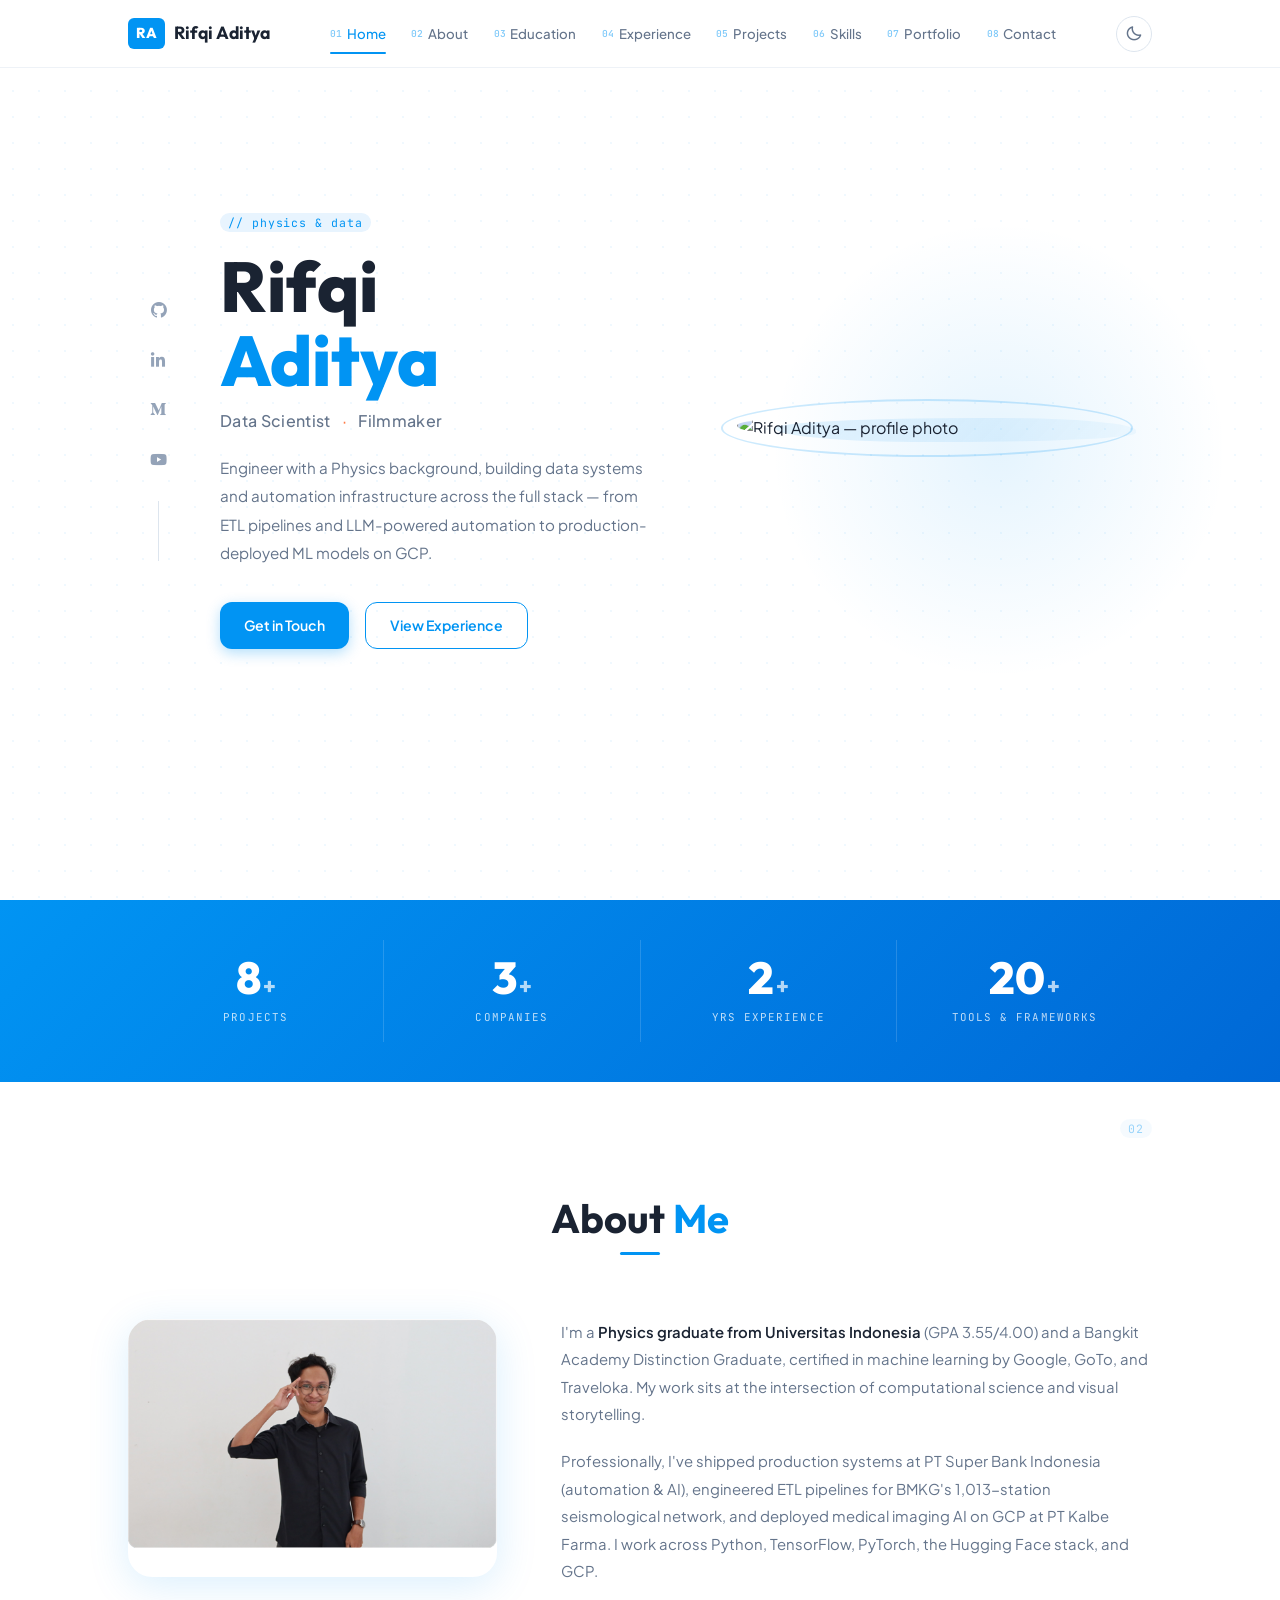
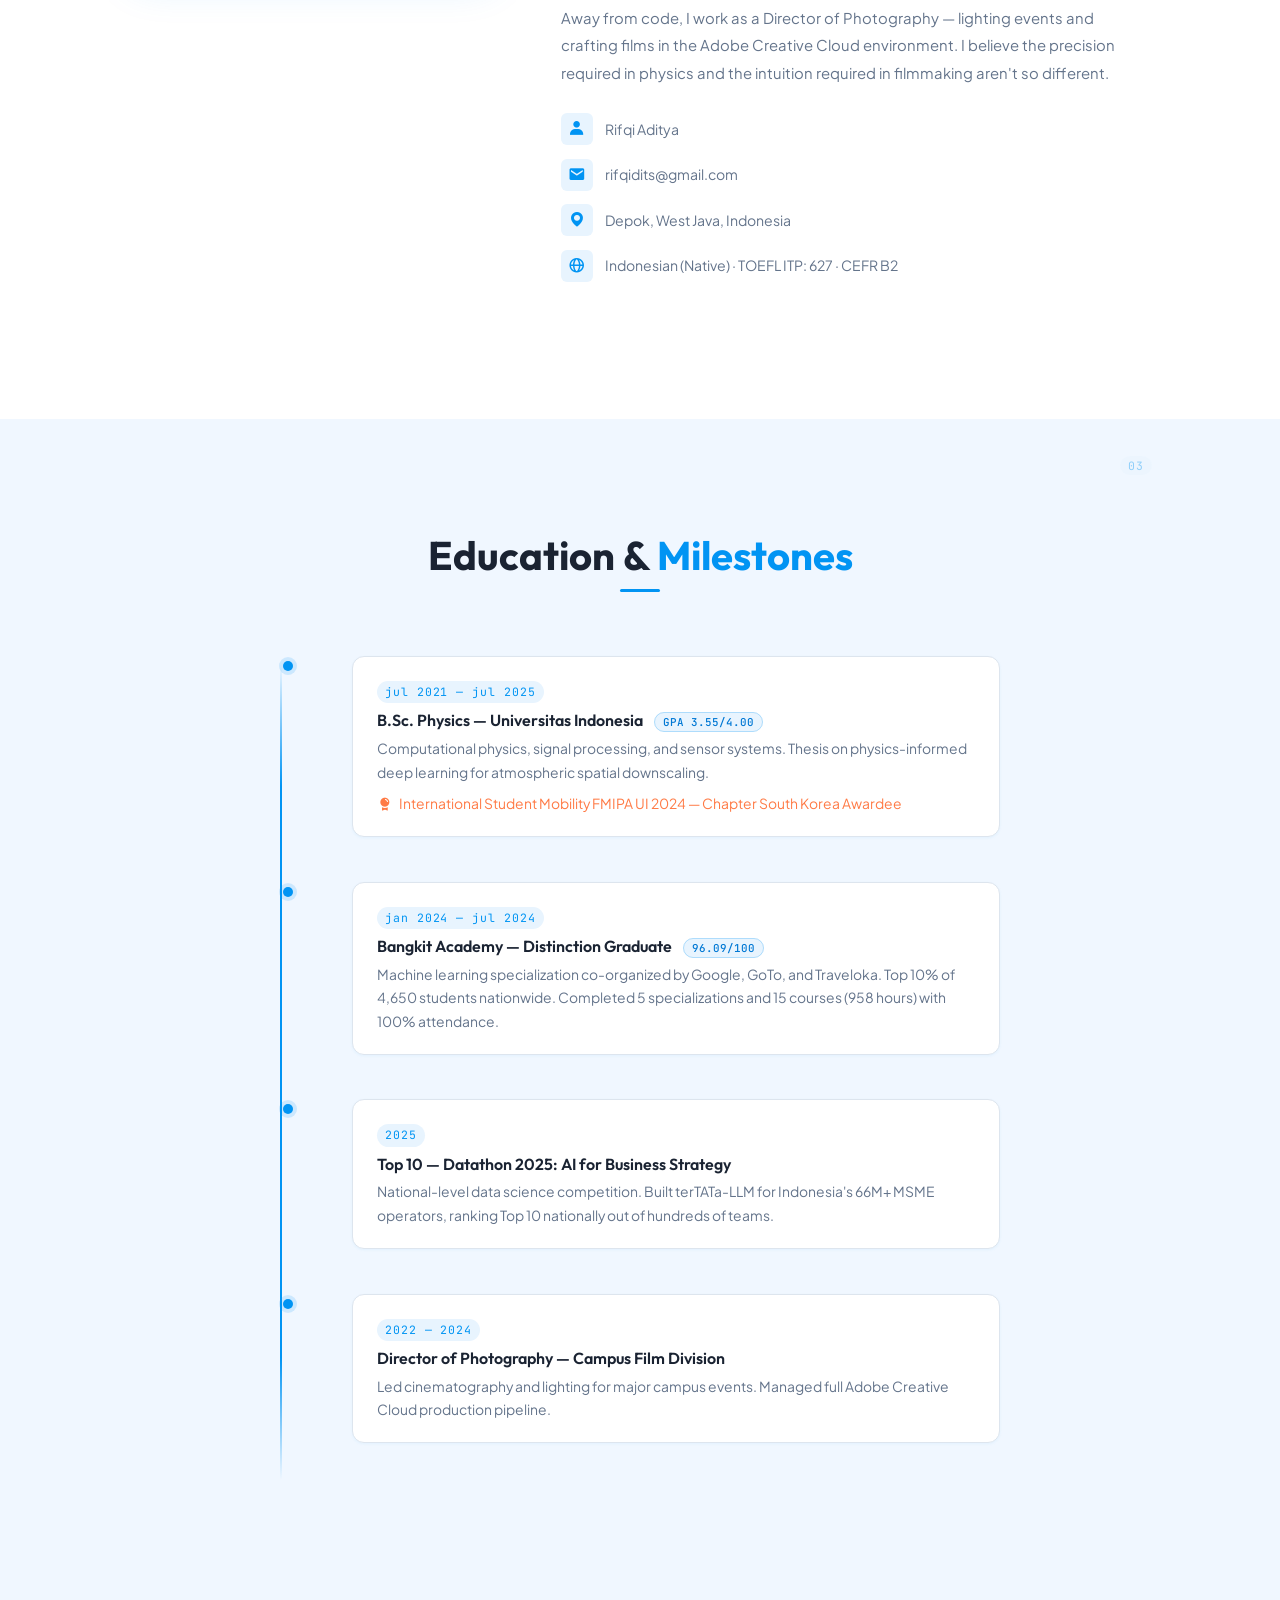
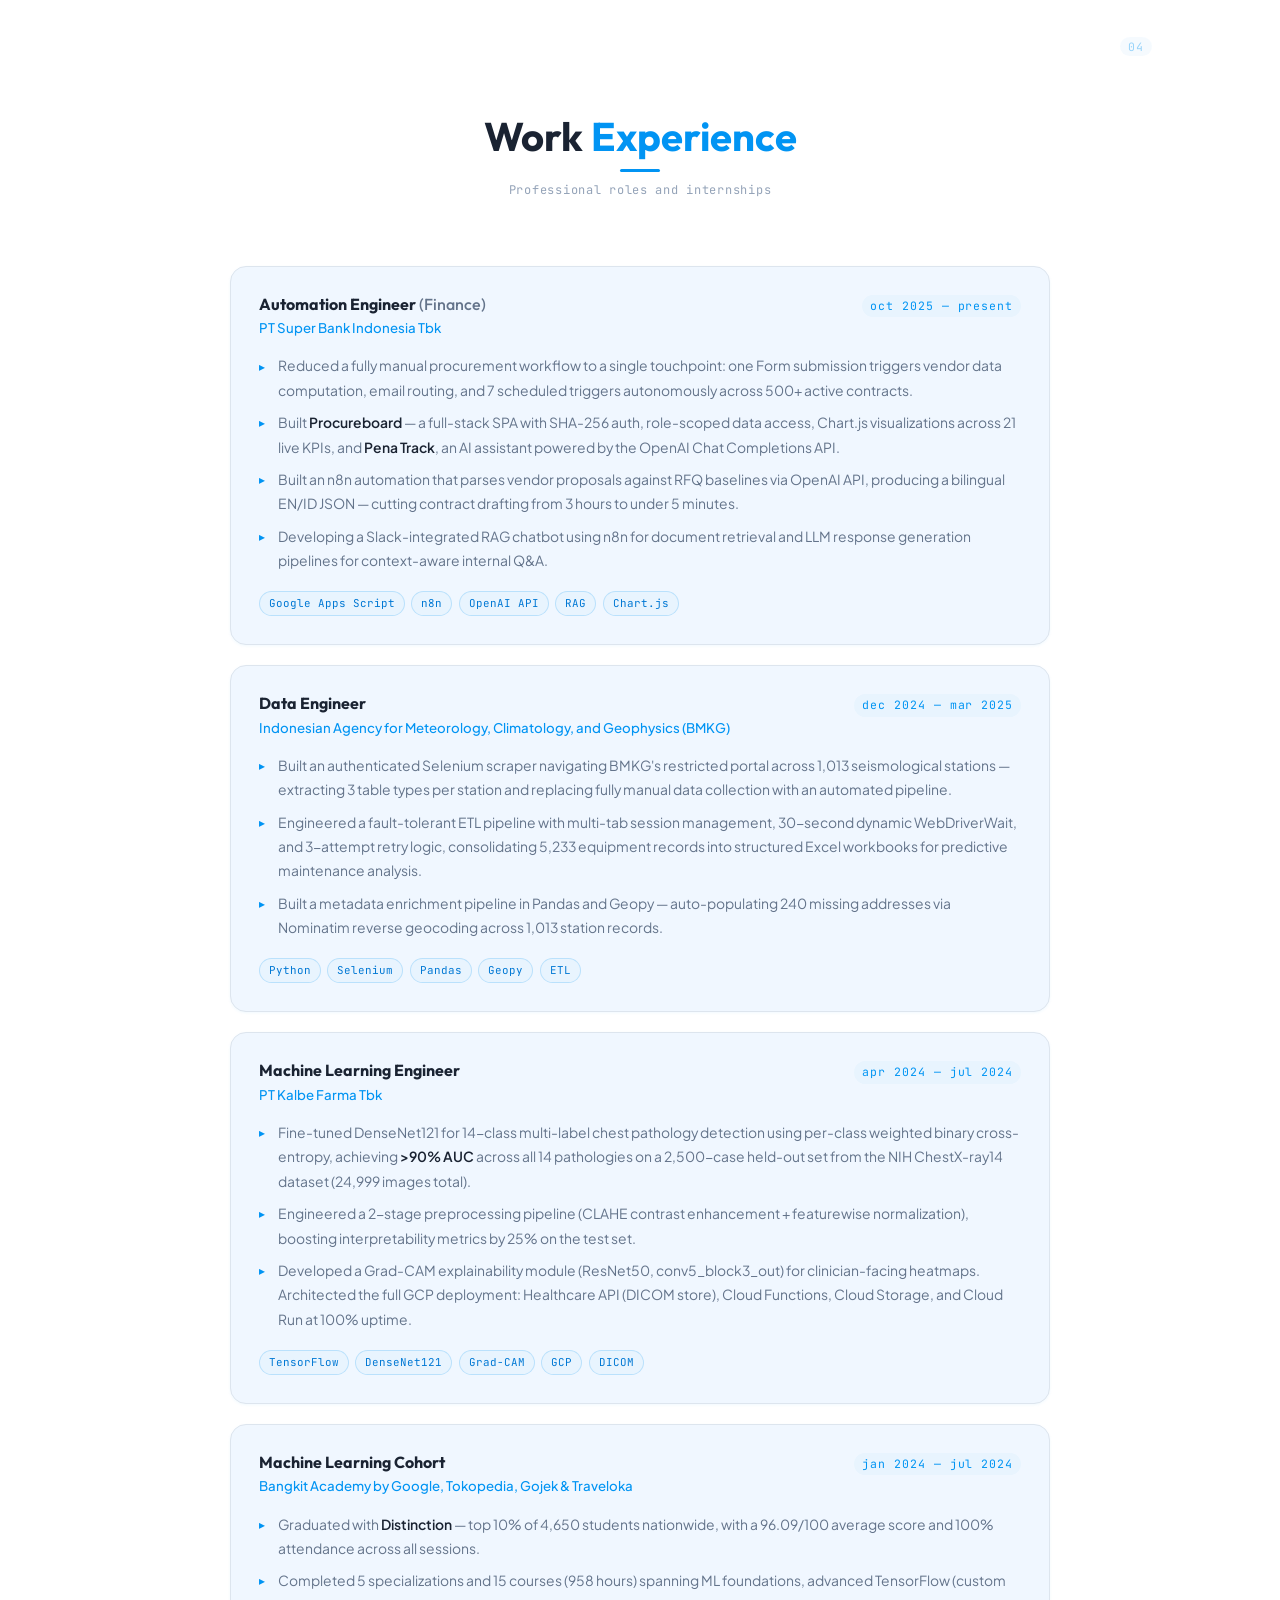
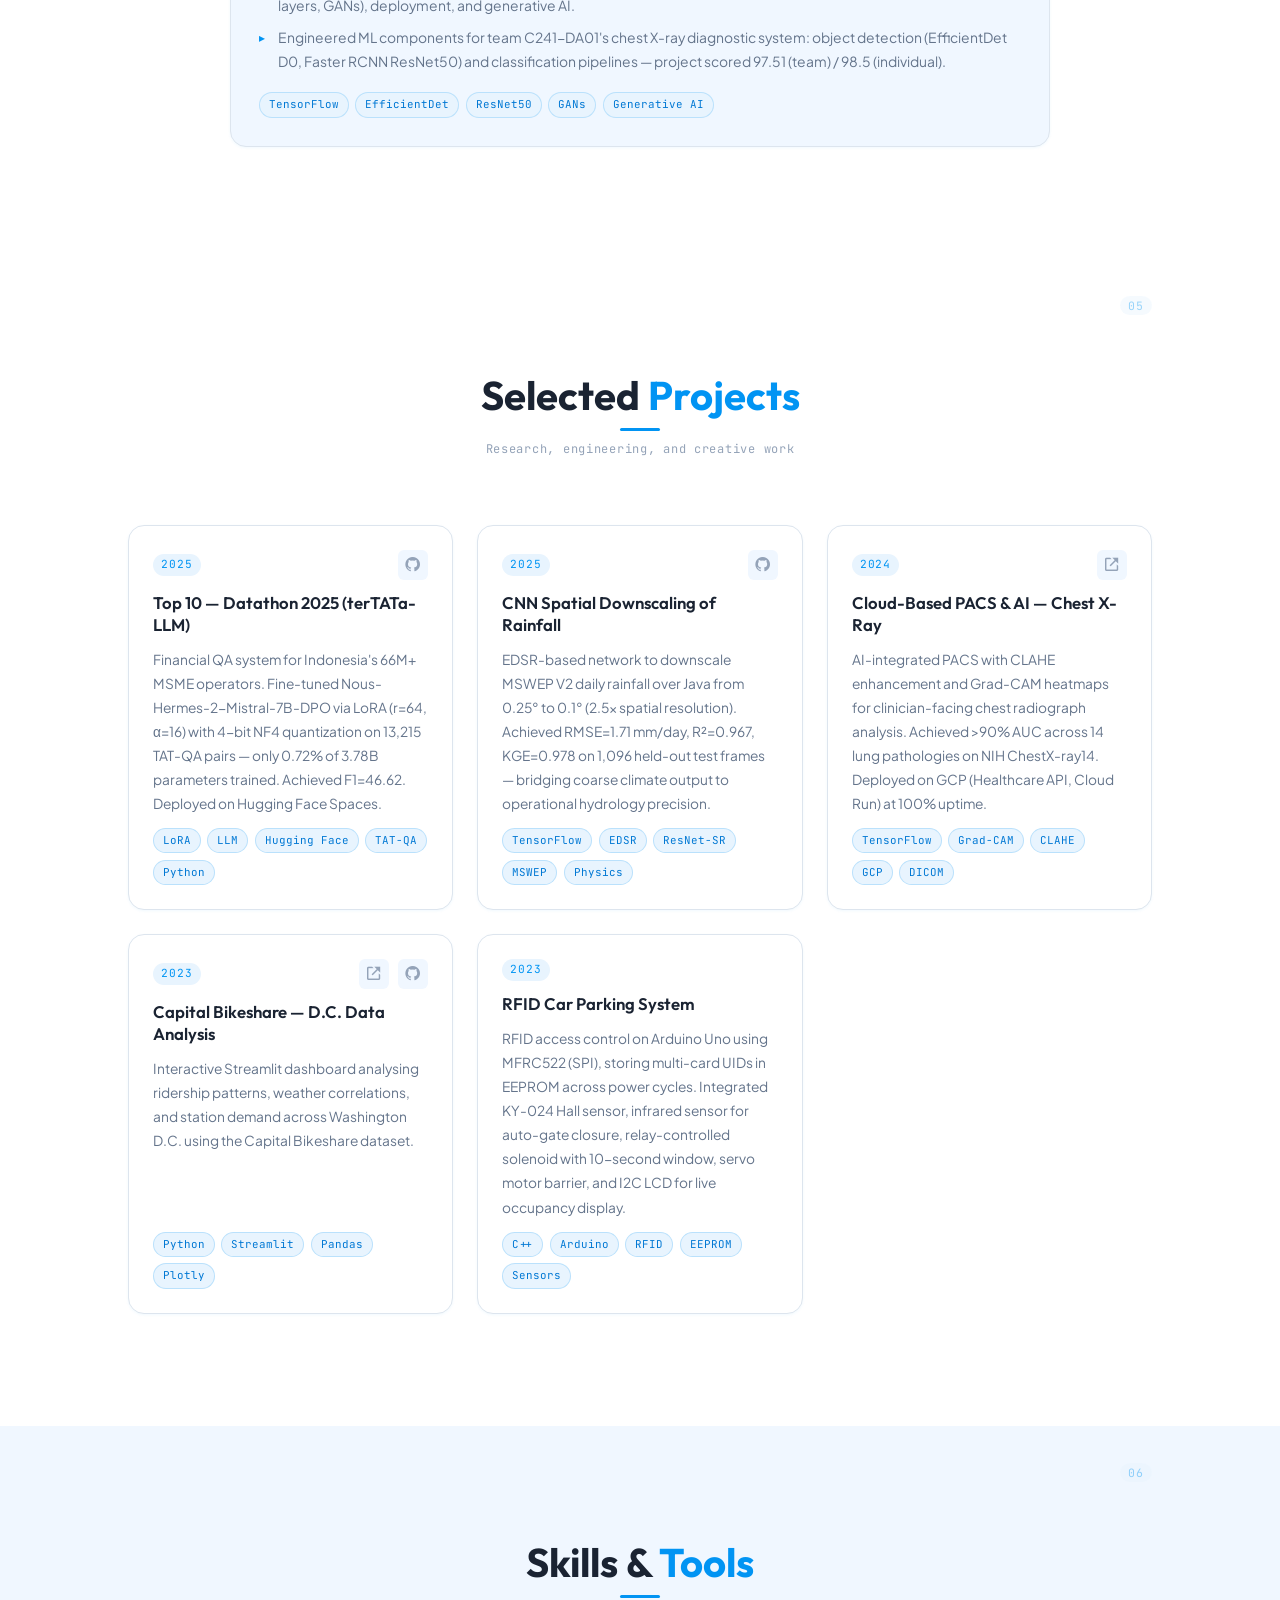
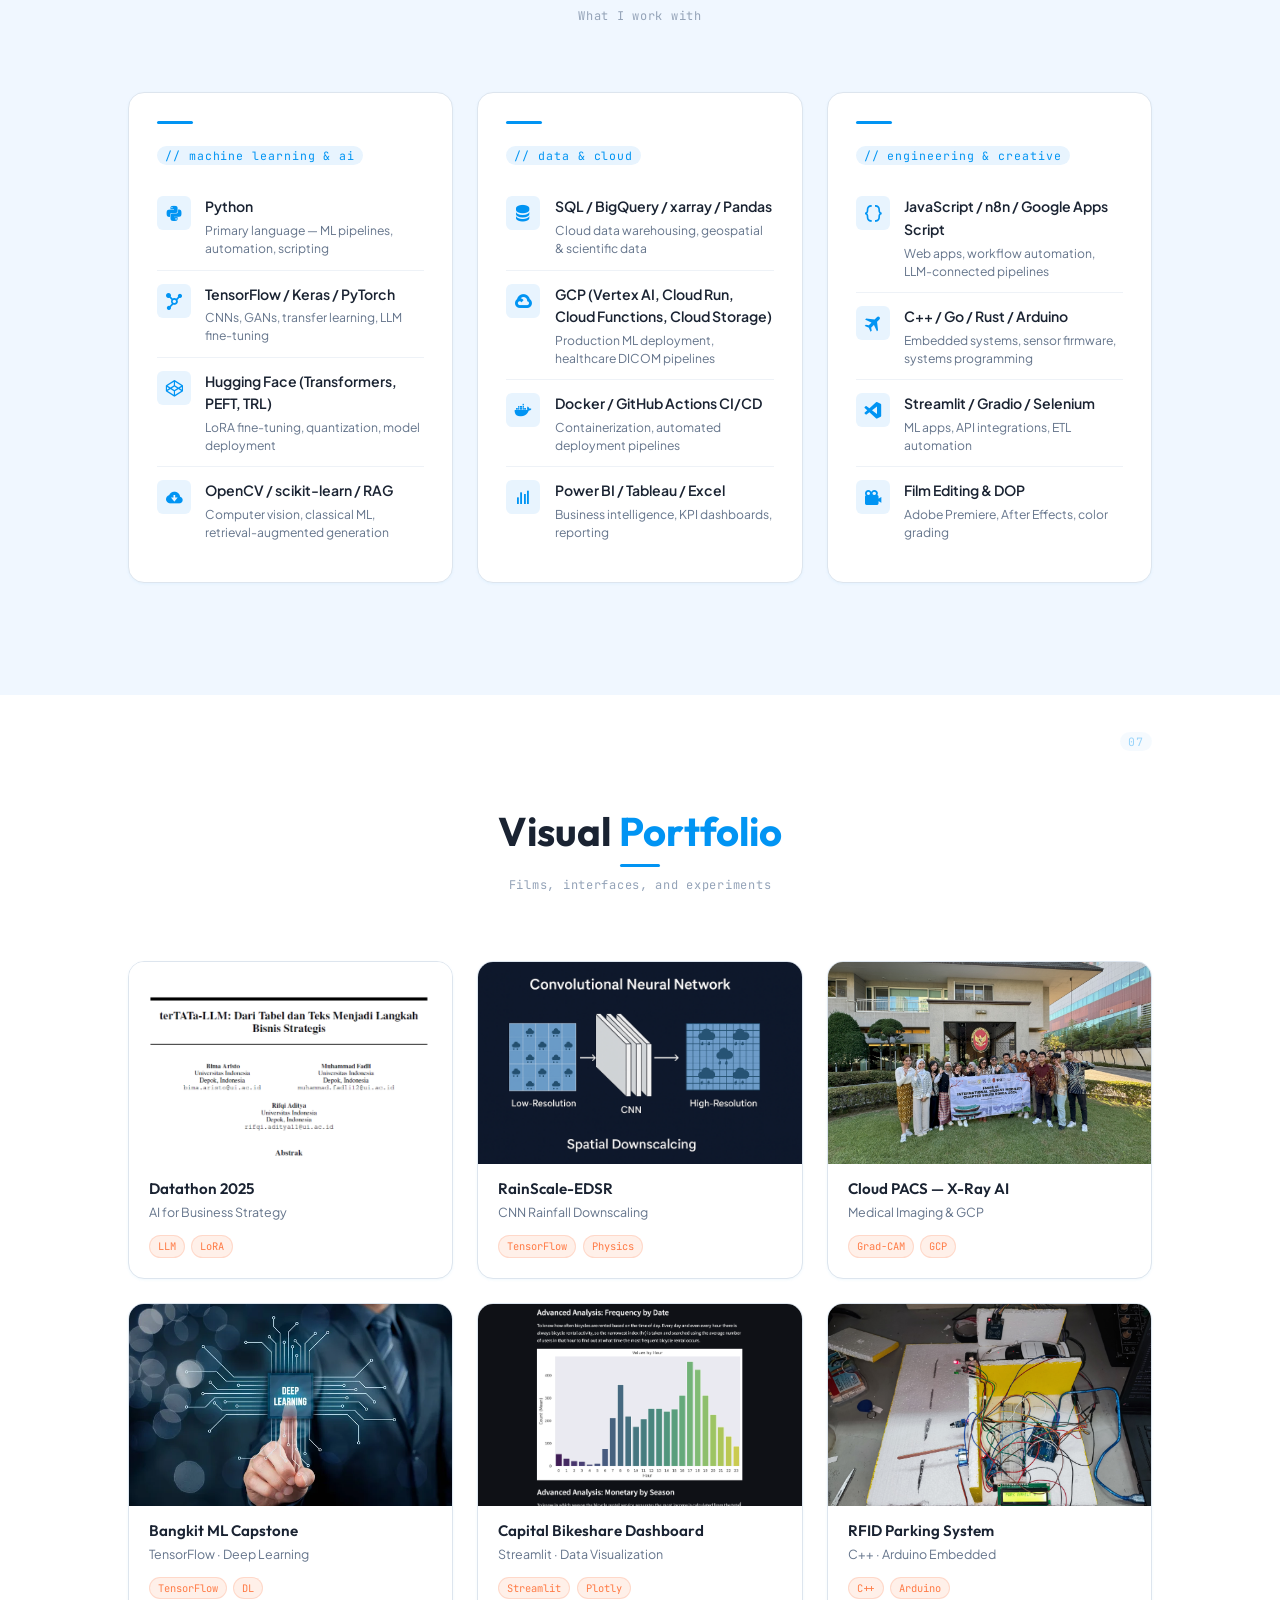
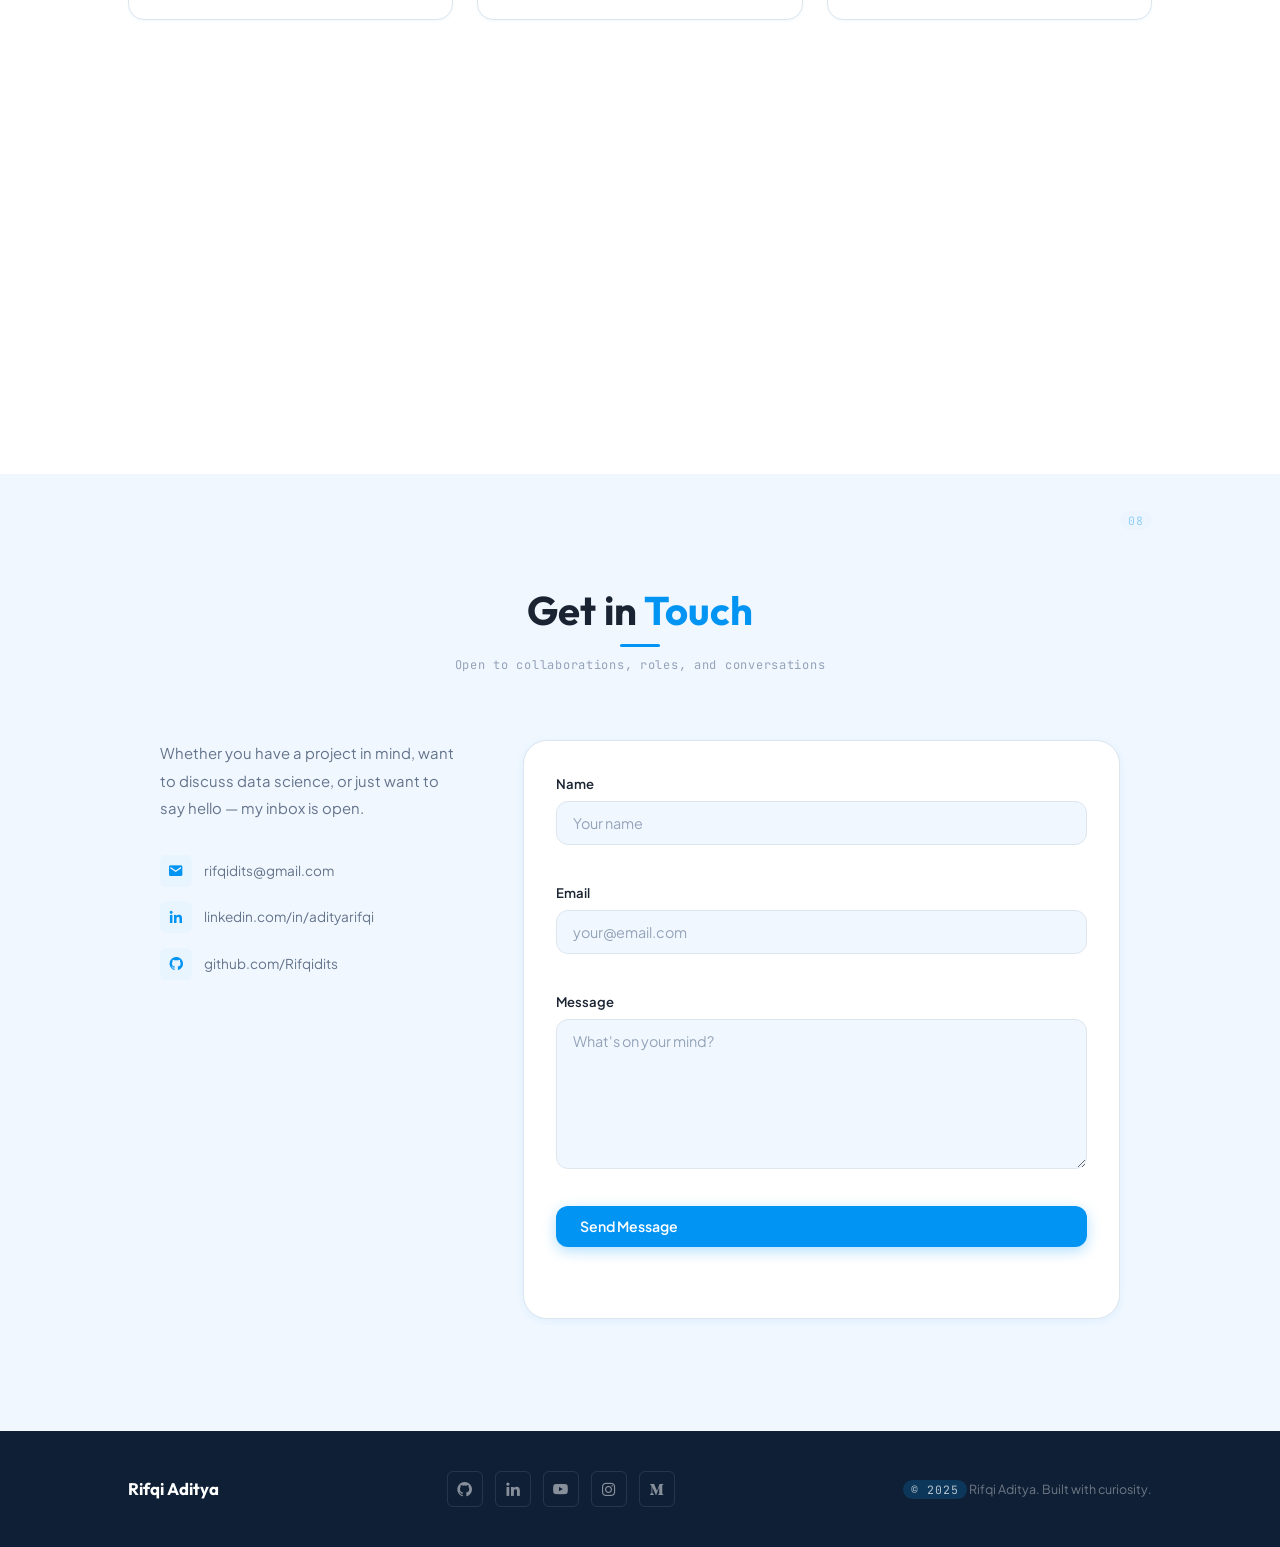
==== commit ef3a8e53: "Add CV content, experience section, and dark mode Co-Authored-By: Claude Sonnet 4.6 <noreply@anthrop" ====
--- a/index.html
+++ b/index.html
@@ -1,5 +1,5 @@
 <!DOCTYPE html>
-<html lang="en">
+<html lang="en" data-theme="light">
 <head>
   <meta charset="UTF-8">
   <meta http-equiv="X-UA-Compatible" content="IE=edge">
@@ -59,18 +59,24 @@
         <li><a href="#home" data-section="home"><span class="nav-num">01</span>Home</a></li>
         <li><a href="#about" data-section="about"><span class="nav-num">02</span>About</a></li>
         <li><a href="#education" data-section="education"><span class="nav-num">03</span>Education</a></li>
-        <li><a href="#projects" data-section="projects"><span class="nav-num">04</span>Projects</a></li>
-        <li><a href="#skills" data-section="skills"><span class="nav-num">05</span>Skills</a></li>
-        <li><a href="#portfolio" data-section="portfolio"><span class="nav-num">06</span>Portfolio</a></li>
-        <li><a href="#contact" data-section="contact"><span class="nav-num">07</span>Contact</a></li>
+        <li><a href="#experience" data-section="experience"><span class="nav-num">04</span>Experience</a></li>
+        <li><a href="#projects" data-section="projects"><span class="nav-num">05</span>Projects</a></li>
+        <li><a href="#skills" data-section="skills"><span class="nav-num">06</span>Skills</a></li>
+        <li><a href="#portfolio" data-section="portfolio"><span class="nav-num">07</span>Portfolio</a></li>
+        <li><a href="#contact" data-section="contact"><span class="nav-num">08</span>Contact</a></li>
       </ul>
     </nav>
 
-    <button class="menu-btn" id="menu-icon" aria-label="Toggle menu" aria-expanded="false">
-      <span></span>
-      <span></span>
-      <span></span>
-    </button>
+    <div class="header-actions">
+      <button class="dark-toggle" id="dark-toggle" aria-label="Toggle dark mode">
+        <i class='bx bx-moon'></i>
+      </button>
+      <button class="menu-btn" id="menu-icon" aria-label="Toggle menu" aria-expanded="false">
+        <span></span>
+        <span></span>
+        <span></span>
+      </button>
+    </div>
   </header>
 
   <!-- Hero -->
@@ -96,12 +102,10 @@
       </p>
       <h1>Rifqi<br><em>Aditya</em></h1>
       <h2 class="hero-role">Data Scientist <span class="role-divider">·</span> Filmmaker</h2>
-      <p class="hero-bio">Physics graduate from Universitas Indonesia. I build machine learning models that extract meaning from data, and direct films that tell stories with light.</p>
+      <p class="hero-bio">Engineer with a Physics background, building data systems and automation infrastructure across the full stack — from ETL pipelines and LLM-powered automation to production-deployed ML models on GCP.</p>
       <div class="hero-cta">
         <a href="#contact" class="btn btn-primary">Get in Touch</a>
-        <a href="resume/Rifqi Aditya-Curriculum Vitae.pdf" class="btn btn-ghost" download>
-          <i class='bx bx-download'></i> Download CV
-        </a>
+        <a href="#experience" class="btn btn-ghost">View Experience</a>
       </div>
     </div>
   </section>
@@ -113,16 +117,16 @@
       <span class="stat-label">Projects</span>
     </div>
     <div class="stat-item">
-      <span class="stat-num" data-target="5">0</span>
-      <span class="stat-label">Certifications</span>
+      <span class="stat-num" data-target="3">0</span>
+      <span class="stat-label">Companies</span>
     </div>
     <div class="stat-item">
       <span class="stat-num" data-target="2">0</span>
-      <span class="stat-label">Years in ML</span>
+      <span class="stat-label">Yrs Experience</span>
     </div>
     <div class="stat-item">
-      <span class="stat-num" data-target="10">0</span>
-      <span class="stat-label">Tools &amp; Languages</span>
+      <span class="stat-num" data-target="20">0</span>
+      <span class="stat-label">Tools &amp; Frameworks</span>
     </div>
   </div>
 
@@ -141,8 +145,8 @@
       </div>
 
       <div class="about-text">
-        <p>I'm a <strong>Physics graduate from Universitas Indonesia</strong> and a Bangkit Academy Distinction Graduate, certified in machine learning by Google, GoTo, and Traveloka. My work sits at the intersection of computational science and visual storytelling.</p>
-        <p>On the technical side, I've shipped projects spanning medical imaging AI (Grad-CAM, CLAHE), physics-informed neural networks for rainfall forecasting, and interactive data dashboards. I work primarily in Python with TensorFlow, OpenCV, and the PyData stack.</p>
+        <p>I'm a <strong>Physics graduate from Universitas Indonesia</strong> (GPA 3.55/4.00) and a Bangkit Academy Distinction Graduate, certified in machine learning by Google, GoTo, and Traveloka. My work sits at the intersection of computational science and visual storytelling.</p>
+        <p>Professionally, I've shipped production systems at PT Super Bank Indonesia (automation & AI), engineered ETL pipelines for BMKG's 1,013-station seismological network, and deployed medical imaging AI on GCP at PT Kalbe Farma. I work across Python, TensorFlow, PyTorch, the Hugging Face stack, and GCP.</p>
         <p>Away from code, I work as a Director of Photography — lighting events and crafting films in the Adobe Creative Cloud environment. I believe the precision required in physics and the intuition required in filmmaking aren't so different.</p>
 
         <div class="information">
@@ -156,14 +160,12 @@
           </div>
           <div class="info-box">
             <i class='bx bxs-map' aria-hidden="true"></i>
-            <span>Indonesia</span>
-          </div>
-        </div>
-
-        <div class="about-cta">
-          <a href="resume/Rifqi Aditya-Curriculum Vitae.pdf" class="btn btn-primary" download>
-            <i class='bx bx-download'></i> Download CV
-          </a>
+            <span>Depok, West Java, Indonesia</span>
+          </div>
+          <div class="info-box">
+            <i class='bx bx-globe' aria-hidden="true"></i>
+            <span>Indonesian (Native) · TOEFL ITP: 627 · CEFR B2</span>
+          </div>
         </div>
       </div>
     </div>
@@ -180,25 +182,26 @@
       <div class="timeline-item">
         <div class="timeline-dot"></div>
         <div class="timeline-content">
-          <span class="timeline-date mono-tag">2019 — 2024</span>
-          <h3>B.Sc. Physics — Universitas Indonesia</h3>
-          <p>Computational physics, signal processing, and sensor systems. Thesis on physics-informed deep learning for atmospheric data.</p>
+          <span class="timeline-date mono-tag">Jul 2021 — Jul 2025</span>
+          <h3>B.Sc. Physics — Universitas Indonesia <span class="timeline-gpa">GPA 3.55/4.00</span></h3>
+          <p>Computational physics, signal processing, and sensor systems. Thesis on physics-informed deep learning for atmospheric spatial downscaling.</p>
+          <p class="timeline-award"><i class='bx bxs-award'></i> International Student Mobility FMIPA UI 2024 — Chapter South Korea Awardee</p>
         </div>
       </div>
       <div class="timeline-item">
         <div class="timeline-dot"></div>
         <div class="timeline-content">
-          <span class="timeline-date mono-tag">2023</span>
-          <h3>Bangkit Academy — Distinction Graduate</h3>
-          <p>Machine learning specialization co-organized by Google, GoTo, and Traveloka. Awarded Distinction — top cohort recognition.</p>
+          <span class="timeline-date mono-tag">Jan 2024 — Jul 2024</span>
+          <h3>Bangkit Academy — Distinction Graduate <span class="timeline-gpa">96.09/100</span></h3>
+          <p>Machine learning specialization co-organized by Google, GoTo, and Traveloka. Top 10% of 4,650 students nationwide. Completed 5 specializations and 15 courses (958 hours) with 100% attendance.</p>
         </div>
       </div>
       <div class="timeline-item">
         <div class="timeline-dot"></div>
         <div class="timeline-content">
-          <span class="timeline-date mono-tag">2024</span>
+          <span class="timeline-date mono-tag">2025</span>
           <h3>Top 10 — Datathon 2025: AI for Business Strategy</h3>
-          <p>National-level data science competition. Built ensemble ML models for market segmentation and business forecasting.</p>
+          <p>National-level data science competition. Built terTATa-LLM for Indonesia's 66M+ MSME operators, ranking Top 10 nationally out of hundreds of teams.</p>
         </div>
       </div>
       <div class="timeline-item">
@@ -212,9 +215,95 @@
     </div>
   </section>
 
-  <!-- Projects (replaces Completions) -->
+  <!-- Work Experience -->
+  <section class="experience" id="experience">
+    <div class="section-label" aria-hidden="true"><span class="mono-tag">04</span></div>
+    <div class="heading">
+      <h2>Work <em>Experience</em></h2>
+      <p class="section-sub">Professional roles and internships</p>
+    </div>
+
+    <div class="exp-list">
+
+      <div class="exp-card" data-animate>
+        <div class="exp-header">
+          <div class="exp-title-group">
+            <h3 class="exp-role">Automation Engineer <span class="exp-type">(Finance)</span></h3>
+            <span class="exp-company">PT Super Bank Indonesia Tbk</span>
+          </div>
+          <span class="exp-period mono-tag">Oct 2025 — Present</span>
+        </div>
+        <ul class="exp-bullets">
+          <li>Reduced a fully manual procurement workflow to a single touchpoint: one Form submission triggers vendor data computation, email routing, and 7 scheduled triggers autonomously across 500+ active contracts.</li>
+          <li>Built <strong>Procureboard</strong> — a full-stack SPA with SHA-256 auth, role-scoped data access, Chart.js visualizations across 21 live KPIs, and <strong>Pena Track</strong>, an AI assistant powered by the OpenAI Chat Completions API.</li>
+          <li>Built an n8n automation that parses vendor proposals against RFQ baselines via OpenAI API, producing a bilingual EN/ID JSON — cutting contract drafting from 3 hours to under 5 minutes.</li>
+          <li>Developing a Slack-integrated RAG chatbot using n8n for document retrieval and LLM response generation pipelines for context-aware internal Q&amp;A.</li>
+        </ul>
+        <div class="exp-tags">
+          <span>Google Apps Script</span><span>n8n</span><span>OpenAI API</span><span>RAG</span><span>Chart.js</span>
+        </div>
+      </div>
+
+      <div class="exp-card" data-animate>
+        <div class="exp-header">
+          <div class="exp-title-group">
+            <h3 class="exp-role">Data Engineer</h3>
+            <span class="exp-company">Indonesian Agency for Meteorology, Climatology, and Geophysics (BMKG)</span>
+          </div>
+          <span class="exp-period mono-tag">Dec 2024 — Mar 2025</span>
+        </div>
+        <ul class="exp-bullets">
+          <li>Built an authenticated Selenium scraper navigating BMKG's restricted portal across 1,013 seismological stations — extracting 3 table types per station and replacing fully manual data collection with an automated pipeline.</li>
+          <li>Engineered a fault-tolerant ETL pipeline with multi-tab session management, 30-second dynamic WebDriverWait, and 3-attempt retry logic, consolidating 5,233 equipment records into structured Excel workbooks for predictive maintenance analysis.</li>
+          <li>Built a metadata enrichment pipeline in Pandas and Geopy — auto-populating 240 missing addresses via Nominatim reverse geocoding across 1,013 station records.</li>
+        </ul>
+        <div class="exp-tags">
+          <span>Python</span><span>Selenium</span><span>Pandas</span><span>Geopy</span><span>ETL</span>
+        </div>
+      </div>
+
+      <div class="exp-card" data-animate>
+        <div class="exp-header">
+          <div class="exp-title-group">
+            <h3 class="exp-role">Machine Learning Engineer</h3>
+            <span class="exp-company">PT Kalbe Farma Tbk</span>
+          </div>
+          <span class="exp-period mono-tag">Apr 2024 — Jul 2024</span>
+        </div>
+        <ul class="exp-bullets">
+          <li>Fine-tuned DenseNet121 for 14-class multi-label chest pathology detection using per-class weighted binary cross-entropy, achieving <strong>&gt;90% AUC</strong> across all 14 pathologies on a 2,500-case held-out set from the NIH ChestX-ray14 dataset (24,999 images total).</li>
+          <li>Engineered a 2-stage preprocessing pipeline (CLAHE contrast enhancement + featurewise normalization), boosting interpretability metrics by 25% on the test set.</li>
+          <li>Developed a Grad-CAM explainability module (ResNet50, conv5_block3_out) for clinician-facing heatmaps. Architected the full GCP deployment: Healthcare API (DICOM store), Cloud Functions, Cloud Storage, and Cloud Run at 100% uptime.</li>
+        </ul>
+        <div class="exp-tags">
+          <span>TensorFlow</span><span>DenseNet121</span><span>Grad-CAM</span><span>GCP</span><span>DICOM</span>
+        </div>
+      </div>
+
+      <div class="exp-card" data-animate>
+        <div class="exp-header">
+          <div class="exp-title-group">
+            <h3 class="exp-role">Machine Learning Cohort</h3>
+            <span class="exp-company">Bangkit Academy by Google, Tokopedia, Gojek &amp; Traveloka</span>
+          </div>
+          <span class="exp-period mono-tag">Jan 2024 — Jul 2024</span>
+        </div>
+        <ul class="exp-bullets">
+          <li>Graduated with <strong>Distinction</strong> — top 10% of 4,650 students nationwide, with a 96.09/100 average score and 100% attendance across all sessions.</li>
+          <li>Completed 5 specializations and 15 courses (958 hours) spanning ML foundations, advanced TensorFlow (custom layers, GANs), deployment, and generative AI.</li>
+          <li>Engineered ML components for team C241-DA01's chest X-ray diagnostic system: object detection (EfficientDet D0, Faster RCNN ResNet50) and classification pipelines — project scored 97.51 (team) / 98.5 (individual).</li>
+        </ul>
+        <div class="exp-tags">
+          <span>TensorFlow</span><span>EfficientDet</span><span>ResNet50</span><span>GANs</span><span>Generative AI</span>
+        </div>
+      </div>
+
+    </div>
+  </section>
+
+  <!-- Projects -->
   <section class="projects" id="projects">
-    <div class="section-label" aria-hidden="true"><span class="mono-tag">04</span></div>
+    <div class="section-label" aria-hidden="true"><span class="mono-tag">05</span></div>
     <div class="heading">
       <h2>Selected <em>Projects</em></h2>
       <p class="section-sub">Research, engineering, and creative work</p>
@@ -229,10 +318,10 @@
             <a href="https://github.com/Barudak-Learning/terTATa" target="_blank" rel="noopener" aria-label="GitHub repository"><i class='bx bxl-github'></i></a>
           </div>
         </div>
-        <h3 class="project-title">Top 10 — Datathon 2025</h3>
-        <p class="project-desc">AI for Business Strategy competition. Built predictive models for market segmentation and demand forecasting using ensemble methods and feature engineering.</p>
+        <h3 class="project-title">Top 10 — Datathon 2025 (terTATa-LLM)</h3>
+        <p class="project-desc">Financial QA system for Indonesia's 66M+ MSME operators. Fine-tuned Nous-Hermes-2-Mistral-7B-DPO via LoRA (r=64, α=16) with 4-bit NF4 quantization on 13,215 TAT-QA pairs — only 0.72% of 3.78B parameters trained. Achieved F1=46.62. Deployed on Hugging Face Spaces.</p>
         <div class="project-tags">
-          <span>Python</span><span>Scikit-learn</span><span>Pandas</span><span>XGBoost</span>
+          <span>LoRA</span><span>LLM</span><span>Hugging Face</span><span>TAT-QA</span><span>Python</span>
         </div>
       </article>
 
@@ -244,9 +333,9 @@
           </div>
         </div>
         <h3 class="project-title">CNN Spatial Downscaling of Rainfall</h3>
-        <p class="project-desc">EDSR-based convolutional neural network for super-resolution of rainfall forecast grids. Physics-informed approach combining meteorological priors with deep learning.</p>
+        <p class="project-desc">EDSR-based network to downscale MSWEP V2 daily rainfall over Java from 0.25° to 0.1° (2.5× spatial resolution). Achieved RMSE=1.71 mm/day, R²=0.967, KGE=0.978 on 1,096 held-out test frames — bridging coarse climate output to operational hydrology precision.</p>
         <div class="project-tags">
-          <span>TensorFlow</span><span>OpenCV</span><span>NumPy</span><span>Physics</span>
+          <span>TensorFlow</span><span>EDSR</span><span>ResNet-SR</span><span>MSWEP</span><span>Physics</span>
         </div>
       </article>
 
@@ -258,9 +347,9 @@
           </div>
         </div>
         <h3 class="project-title">Cloud-Based PACS &amp; AI — Chest X-Ray</h3>
-        <p class="project-desc">AI-integrated Picture Archiving and Communication System with CLAHE enhancement and Grad-CAM visualisation for imaging quality assessment of chest radiographs.</p>
+        <p class="project-desc">AI-integrated PACS with CLAHE enhancement and Grad-CAM heatmaps for clinician-facing chest radiograph analysis. Achieved >90% AUC across 14 lung pathologies on NIH ChestX-ray14. Deployed on GCP (Healthcare API, Cloud Run) at 100% uptime.</p>
         <div class="project-tags">
-          <span>TensorFlow</span><span>Grad-CAM</span><span>CLAHE</span><span>Cloud</span>
+          <span>TensorFlow</span><span>Grad-CAM</span><span>CLAHE</span><span>GCP</span><span>DICOM</span>
         </div>
       </article>
 
@@ -282,22 +371,21 @@
       <article class="project-card" data-animate>
         <div class="project-card-top">
           <span class="project-year mono-tag">2023</span>
-          <div class="project-links">
-          </div>
+          <div class="project-links"></div>
         </div>
         <h3 class="project-title">RFID Car Parking System</h3>
-        <p class="project-desc">Embedded system using RFID authentication and ultrasonic proximity sensors with Arduino. C++ firmware for automated gate control and real-time occupancy tracking.</p>
+        <p class="project-desc">RFID access control on Arduino Uno using MFRC522 (SPI), storing multi-card UIDs in EEPROM across power cycles. Integrated KY-024 Hall sensor, infrared sensor for auto-gate closure, relay-controlled solenoid with 10-second window, servo motor barrier, and I2C LCD for live occupancy display.</p>
         <div class="project-tags">
-          <span>C++</span><span>Arduino</span><span>RFID</span><span>Sensors</span>
+          <span>C++</span><span>Arduino</span><span>RFID</span><span>EEPROM</span><span>Sensors</span>
         </div>
       </article>
 
     </div>
   </section>
 
-  <!-- Skills (replaces Offerings) -->
+  <!-- Skills -->
   <section class="skills" id="skills">
-    <div class="section-label" aria-hidden="true"><span class="mono-tag">05</span></div>
+    <div class="section-label" aria-hidden="true"><span class="mono-tag">06</span></div>
     <div class="heading">
       <h2>Skills &amp; <em>Tools</em></h2>
       <p class="section-sub">What I work with</p>
@@ -306,69 +394,97 @@
     <div class="skills-grid">
 
       <div class="skill-category" data-animate>
-        <h3 class="skill-cat-label"><span class="mono-tag">// data science</span></h3>
+        <h3 class="skill-cat-label"><span class="mono-tag">// machine learning &amp; AI</span></h3>
         <div class="skill-list">
           <div class="skill-item">
             <i class='bx bxl-python' aria-hidden="true"></i>
             <div class="skill-info">
               <span class="skill-name">Python</span>
-              <span class="skill-desc">Primary language — data pipelines, ML, scripting</span>
+              <span class="skill-desc">Primary language — ML pipelines, automation, scripting</span>
             </div>
           </div>
           <div class="skill-item">
             <i class='bx bxs-network-chart' aria-hidden="true"></i>
             <div class="skill-info">
-              <span class="skill-name">TensorFlow / Keras</span>
-              <span class="skill-desc">CNNs, transfer learning, model deployment</span>
+              <span class="skill-name">TensorFlow / Keras / PyTorch</span>
+              <span class="skill-desc">CNNs, GANs, transfer learning, LLM fine-tuning</span>
+            </div>
+          </div>
+          <div class="skill-item">
+            <i class='bx bxl-codepen' aria-hidden="true"></i>
+            <div class="skill-info">
+              <span class="skill-name">Hugging Face (Transformers, PEFT, TRL)</span>
+              <span class="skill-desc">LoRA fine-tuning, quantization, model deployment</span>
             </div>
           </div>
           <div class="skill-item">
             <i class='bx bxs-cloud-download' aria-hidden="true"></i>
             <div class="skill-info">
-              <span class="skill-name">OpenCV / Image Processing</span>
-              <span class="skill-desc">Computer vision, spatial analysis, enhancement</span>
+              <span class="skill-name">OpenCV / scikit-learn / RAG</span>
+              <span class="skill-desc">Computer vision, classical ML, retrieval-augmented generation</span>
+            </div>
+          </div>
+        </div>
+      </div>
+
+      <div class="skill-category" data-animate>
+        <h3 class="skill-cat-label"><span class="mono-tag">// data &amp; cloud</span></h3>
+        <div class="skill-list">
+          <div class="skill-item">
+            <i class='bx bxs-data' aria-hidden="true"></i>
+            <div class="skill-info">
+              <span class="skill-name">SQL / BigQuery / xarray / Pandas</span>
+              <span class="skill-desc">Cloud data warehousing, geospatial & scientific data</span>
+            </div>
+          </div>
+          <div class="skill-item">
+            <i class='bx bxl-google-cloud' aria-hidden="true"></i>
+            <div class="skill-info">
+              <span class="skill-name">GCP (Vertex AI, Cloud Run, Cloud Functions, Cloud Storage)</span>
+              <span class="skill-desc">Production ML deployment, healthcare DICOM pipelines</span>
+            </div>
+          </div>
+          <div class="skill-item">
+            <i class='bx bxl-docker' aria-hidden="true"></i>
+            <div class="skill-info">
+              <span class="skill-name">Docker / GitHub Actions CI/CD</span>
+              <span class="skill-desc">Containerization, automated deployment pipelines</span>
             </div>
           </div>
           <div class="skill-item">
             <i class='bx bx-bar-chart' aria-hidden="true"></i>
             <div class="skill-info">
-              <span class="skill-name">Excel, SQL, Tableau, Power BI</span>
-              <span class="skill-desc">Business analytics, reporting, and dashboards</span>
+              <span class="skill-name">Power BI / Tableau / Excel</span>
+              <span class="skill-desc">Business intelligence, KPI dashboards, reporting</span>
             </div>
           </div>
         </div>
       </div>
 
       <div class="skill-category" data-animate>
-        <h3 class="skill-cat-label"><span class="mono-tag">// engineering</span></h3>
+        <h3 class="skill-cat-label"><span class="mono-tag">// engineering &amp; creative</span></h3>
         <div class="skill-list">
           <div class="skill-item">
-            <i class='bx bxs-data' aria-hidden="true"></i>
-            <div class="skill-info">
-              <span class="skill-name">Data Analysis</span>
-              <span class="skill-desc">Pandas, NumPy, Matplotlib, Seaborn, Plotly</span>
-            </div>
-          </div>
-          <div class="skill-item">
             <i class='bx bx-code-curly' aria-hidden="true"></i>
             <div class="skill-info">
-              <span class="skill-name">JavaScript</span>
-              <span class="skill-desc">Web interactions, data visualization in browser</span>
+              <span class="skill-name">JavaScript / n8n / Google Apps Script</span>
+              <span class="skill-desc">Web apps, workflow automation, LLM-connected pipelines</span>
             </div>
           </div>
           <div class="skill-item">
             <i class='bx bxs-plane-alt' aria-hidden="true"></i>
             <div class="skill-info">
-              <span class="skill-name">Avionics</span>
-              <span class="skill-desc">Sensor systems, embedded instrumentation, C++</span>
-            </div>
-          </div>
-        </div>
-      </div>
-
-      <div class="skill-category" data-animate>
-        <h3 class="skill-cat-label"><span class="mono-tag">// creative</span></h3>
-        <div class="skill-list">
+              <span class="skill-name">C++ / Go / Rust / Arduino</span>
+              <span class="skill-desc">Embedded systems, sensor firmware, systems programming</span>
+            </div>
+          </div>
+          <div class="skill-item">
+            <i class='bx bxl-visual-studio' aria-hidden="true"></i>
+            <div class="skill-info">
+              <span class="skill-name">Streamlit / Gradio / Selenium</span>
+              <span class="skill-desc">ML apps, API integrations, ETL automation</span>
+            </div>
+          </div>
           <div class="skill-item">
             <i class='bx bxs-camera-movie' aria-hidden="true"></i>
             <div class="skill-info">
@@ -376,20 +492,6 @@
               <span class="skill-desc">Adobe Premiere, After Effects, color grading</span>
             </div>
           </div>
-          <div class="skill-item">
-            <i class='bx bxl-codepen' aria-hidden="true"></i>
-            <div class="skill-info">
-              <span class="skill-name">ML &amp; Deep Learning</span>
-              <span class="skill-desc">Model architecture, training, evaluation, deployment</span>
-            </div>
-          </div>
-          <div class="skill-item">
-            <i class='bx bxl-visual-studio' aria-hidden="true"></i>
-            <div class="skill-info">
-              <span class="skill-name">Python Development</span>
-              <span class="skill-desc">APIs, automation scripts, Streamlit apps</span>
-            </div>
-          </div>
         </div>
       </div>
 
@@ -398,7 +500,7 @@
 
   <!-- Portfolio -->
   <section class="portfolio" id="portfolio">
-    <div class="section-label" aria-hidden="true"><span class="mono-tag">06</span></div>
+    <div class="section-label" aria-hidden="true"><span class="mono-tag">07</span></div>
     <div class="heading">
       <h2>Visual <em>Portfolio</em></h2>
       <p class="section-sub">Films, interfaces, and experiments</p>
@@ -409,14 +511,14 @@
       <div class="portfolio-card" data-animate>
         <a href="https://github.com/Barudak-Learning/terTATa" target="_blank" rel="noopener" class="portfolio-img-link">
           <div class="portfolio-img-wrap">
-            <img src="assets/datathon.png" alt="Datathon 2025 — AI for Business Strategy project screenshot">
+            <img src="assets/datathon.png" alt="Datathon 2025 — terTATa-LLM project screenshot">
             <div class="portfolio-overlay"><span class="overlay-label">View Project <i class='bx bx-link-external'></i></span></div>
           </div>
         </a>
         <div class="portfolio-card-info">
           <h3>Datathon 2025</h3>
           <p>AI for Business Strategy</p>
-          <div class="portfolio-tags"><span>Python</span><span>ML</span></div>
+          <div class="portfolio-tags"><span>LLM</span><span>LoRA</span></div>
         </div>
       </div>
 
@@ -443,8 +545,8 @@
         </a>
         <div class="portfolio-card-info">
           <h3>Cloud PACS — X-Ray AI</h3>
-          <p>Medical Imaging &amp; AI</p>
-          <div class="portfolio-tags"><span>Grad-CAM</span><span>CLAHE</span></div>
+          <p>Medical Imaging &amp; GCP</p>
+          <div class="portfolio-tags"><span>Grad-CAM</span><span>GCP</span></div>
         </div>
       </div>
 
@@ -521,7 +623,7 @@
 
   <!-- Contact -->
   <section class="contact" id="contact">
-    <div class="section-label" aria-hidden="true"><span class="mono-tag">07</span></div>
+    <div class="section-label" aria-hidden="true"><span class="mono-tag">08</span></div>
     <div class="heading">
       <h2>Get in <em>Touch</em></h2>
       <p class="section-sub">Open to collaborations, roles, and conversations</p>
--- a/css/style.css
+++ b/css/style.css
@@ -1433,3 +1433,275 @@
     height: 38px;
   }
 }
+
+/* ── Header Actions ────────────────────────────────────────────────── */
+.header-actions {
+  display: flex;
+  align-items: center;
+  gap: 0.5rem;
+}
+
+.dark-toggle {
+  width: 36px;
+  height: 36px;
+  border-radius: 50%;
+  border: 1.5px solid var(--color-border);
+  background: transparent;
+  color: var(--color-text-muted);
+  font-size: 1.1rem;
+  cursor: pointer;
+  display: flex;
+  align-items: center;
+  justify-content: center;
+  transition: color var(--transition-fast), background var(--transition-fast), border-color var(--transition-fast);
+}
+.dark-toggle:hover {
+  color: var(--color-primary);
+  background: var(--color-primary-light);
+  border-color: var(--color-primary);
+}
+
+/* ── Experience ────────────────────────────────────────────────────── */
+.experience { background: #fff; }
+
+.exp-list {
+  display: flex;
+  flex-direction: column;
+  gap: 1.25rem;
+  max-width: 820px;
+  margin: 0 auto;
+}
+
+.exp-card {
+  background: var(--color-bg-alt);
+  border: 1px solid var(--color-border);
+  border-radius: var(--radius-lg);
+  padding: 1.75rem;
+  transition: border-color var(--transition-base), box-shadow var(--transition-base);
+  box-shadow: var(--shadow-xs);
+}
+.exp-card:hover {
+  border-color: var(--color-primary);
+  box-shadow: var(--shadow-md);
+}
+
+.exp-header {
+  display: flex;
+  justify-content: space-between;
+  align-items: flex-start;
+  gap: 1rem;
+  margin-bottom: 1rem;
+  flex-wrap: wrap;
+}
+
+.exp-title-group {
+  display: flex;
+  flex-direction: column;
+  gap: 0.2rem;
+}
+
+.exp-role {
+  font-family: var(--font-display);
+  font-size: 1rem;
+  font-weight: 700;
+  color: var(--color-text);
+}
+
+.exp-type {
+  font-weight: 500;
+  color: var(--color-text-muted);
+}
+
+.exp-company {
+  font-size: 0.83rem;
+  color: var(--color-primary);
+  font-weight: 500;
+}
+
+.exp-period {
+  flex-shrink: 0;
+  align-self: flex-start;
+}
+
+.exp-bullets {
+  list-style: none;
+  display: flex;
+  flex-direction: column;
+  gap: 0.5rem;
+  margin-bottom: 1.1rem;
+}
+
+.exp-bullets li {
+  font-size: 0.87rem;
+  line-height: 1.75;
+  color: var(--color-text-muted);
+  padding-left: 1.2rem;
+  position: relative;
+}
+.exp-bullets li::before {
+  content: '▸';
+  position: absolute;
+  left: 0;
+  color: var(--color-primary);
+  font-size: 0.75rem;
+  top: 0.1em;
+}
+.exp-bullets li strong {
+  color: var(--color-text);
+  font-weight: 600;
+}
+
+.exp-tags {
+  display: flex;
+  flex-wrap: wrap;
+  gap: 0.4rem;
+}
+.exp-tags span {
+  font-family: var(--font-mono);
+  font-size: 0.68rem;
+  padding: 3px 9px;
+  border-radius: 20px;
+  background: var(--color-primary-light);
+  color: var(--color-primary-dark);
+  border: 1px solid rgba(1, 148, 243, 0.2);
+}
+
+/* ── Timeline Badges ───────────────────────────────────────────────── */
+.timeline-gpa {
+  font-family: var(--font-mono);
+  font-size: 0.68rem;
+  font-weight: 500;
+  background: var(--color-primary-light);
+  color: var(--color-primary-dark);
+  border: 1px solid rgba(1, 148, 243, 0.25);
+  padding: 2px 8px;
+  border-radius: 20px;
+  margin-left: 0.5rem;
+  vertical-align: middle;
+}
+
+.timeline-award {
+  font-size: 0.82rem;
+  color: var(--color-accent);
+  margin-top: 0.5rem;
+  display: flex;
+  align-items: center;
+  gap: 0.35rem;
+}
+.timeline-award i {
+  font-size: 1rem;
+  flex-shrink: 0;
+}
+
+/* ── Dark Mode ─────────────────────────────────────────────────────── */
+body {
+  transition: background-color 0.3s ease, color 0.3s ease;
+}
+
+[data-theme="dark"] {
+  --color-bg:           #0d1b2e;
+  --color-bg-alt:       #112240;
+  --color-surface:      #112240;
+  --color-border:       rgba(255, 255, 255, 0.10);
+  --color-border-light: rgba(255, 255, 255, 0.06);
+
+  --color-primary:      #38bdf8;
+  --color-primary-dark: #0ea5e9;
+  --color-primary-light:rgba(56, 189, 248, 0.12);
+
+  --color-accent:       #fbbf24;
+  --color-accent-light: rgba(251, 191, 36, 0.12);
+
+  --color-text:         #e2e8f0;
+  --color-text-muted:   #94a3b8;
+  --color-text-light:   #64748b;
+
+  --color-footer-bg:    #071221;
+
+  --shadow-xs: 0 1px 3px rgba(0, 0, 0, 0.35);
+  --shadow-sm: 0 2px 8px rgba(0, 0, 0, 0.40);
+  --shadow-md: 0 4px 20px rgba(0, 0, 0, 0.45);
+  --shadow-lg: 0 8px 40px rgba(0, 0, 0, 0.50);
+}
+
+[data-theme="dark"] header {
+  background: rgba(13, 27, 46, 0.92);
+  border-bottom-color: var(--color-border);
+}
+
+[data-theme="dark"] .page-loader {
+  background: #0d1b2e;
+}
+
+[data-theme="dark"] .navbar {
+  background: rgba(13, 27, 46, 0.98);
+  border-left-color: var(--color-border);
+}
+
+[data-theme="dark"] .home,
+[data-theme="dark"] .experience,
+[data-theme="dark"] .projects,
+[data-theme="dark"] .portfolio {
+  background: var(--color-bg);
+}
+
+[data-theme="dark"] .about,
+[data-theme="dark"] .education,
+[data-theme="dark"] .skills,
+[data-theme="dark"] .contact {
+  background: var(--color-bg-alt);
+}
+
+[data-theme="dark"] .timeline-content,
+[data-theme="dark"] .project-card,
+[data-theme="dark"] .skill-category,
+[data-theme="dark"] .portfolio-card,
+[data-theme="dark"] .contact-form {
+  background: var(--color-bg);
+  border-color: var(--color-border);
+}
+
+[data-theme="dark"] .exp-card {
+  background: var(--color-bg);
+  border-color: var(--color-border);
+}
+
+[data-theme="dark"] .form-group input,
+[data-theme="dark"] .form-group textarea {
+  background: var(--color-bg-alt);
+  border-color: var(--color-border);
+  color: var(--color-text);
+}
+
+[data-theme="dark"] .form-group input:focus,
+[data-theme="dark"] .form-group textarea:focus {
+  background: var(--color-bg);
+  border-color: var(--color-primary);
+}
+
+[data-theme="dark"] .hero-grid-overlay {
+  background-image: radial-gradient(circle, rgba(56, 189, 248, 0.05) 1px, transparent 1px);
+}
+
+[data-theme="dark"] .home::after {
+  background: radial-gradient(circle, rgba(56, 189, 248, 0.08) 0%, transparent 70%);
+}
+
+[data-theme="dark"] ::-webkit-scrollbar-track { background: #112240; }
+[data-theme="dark"] ::-webkit-scrollbar-thumb { background: rgba(56, 189, 248, 0.25); }
+[data-theme="dark"] ::-webkit-scrollbar-thumb:hover { background: rgba(56, 189, 248, 0.45); }
+
+[data-theme="dark"] .exp-tags span {
+  border-color: rgba(56, 189, 248, 0.2);
+}
+
+[data-theme="dark"] .timeline-gpa {
+  border-color: rgba(56, 189, 248, 0.25);
+}
+
+@media (max-width: 768px) {
+  .exp-header {
+    flex-direction: column;
+    gap: 0.5rem;
+  }
+}
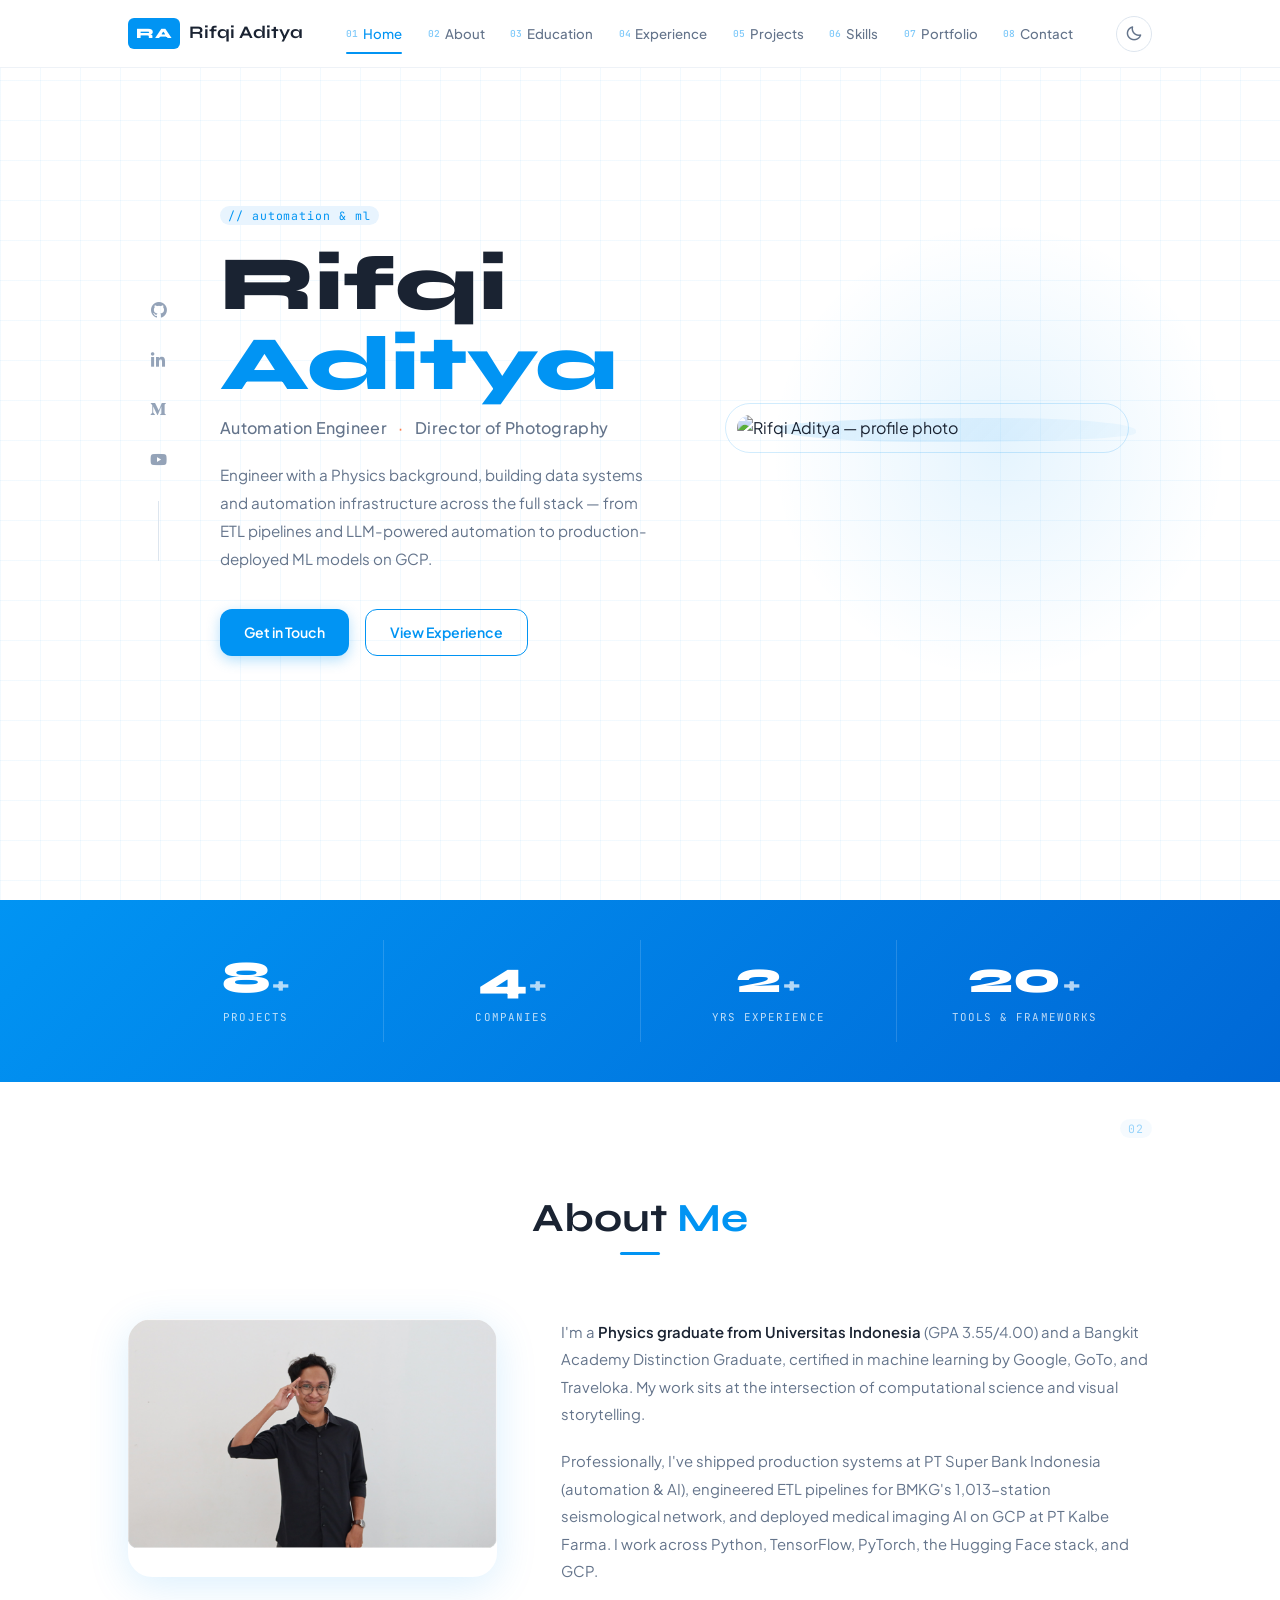
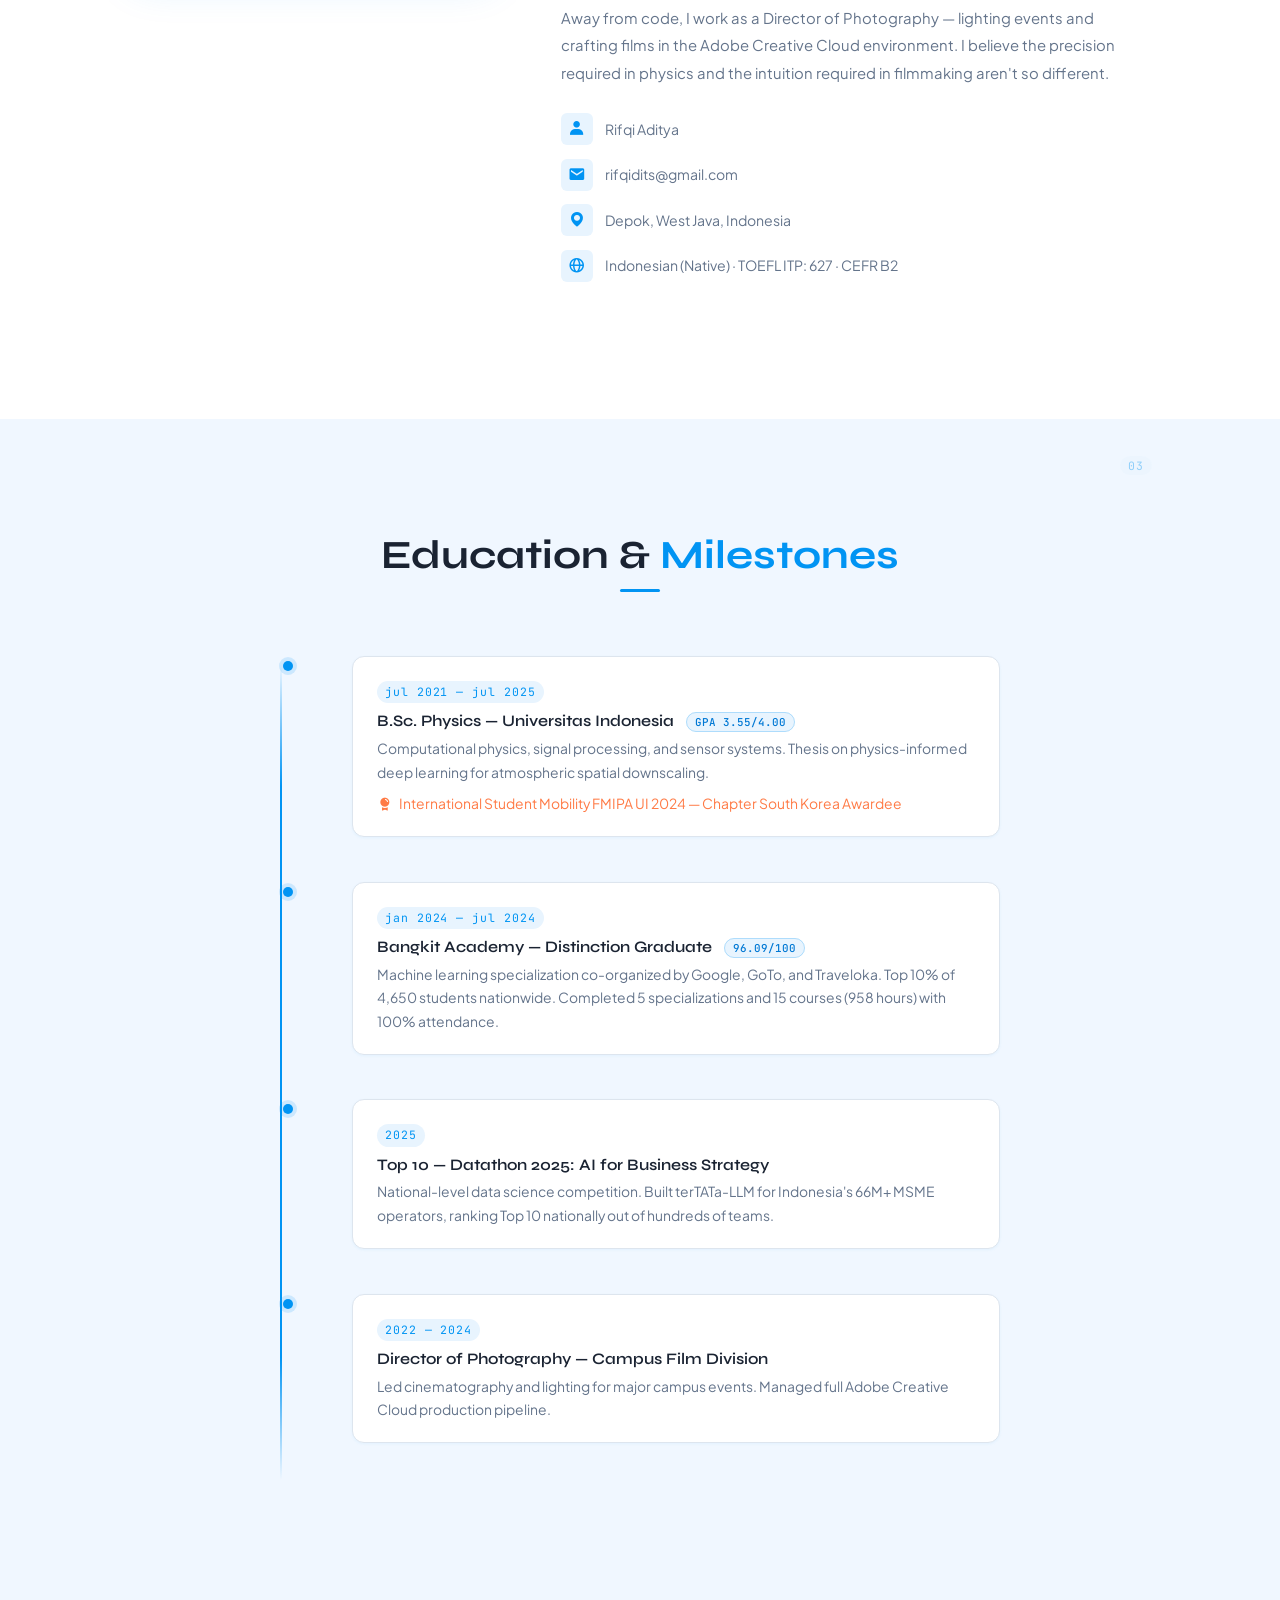
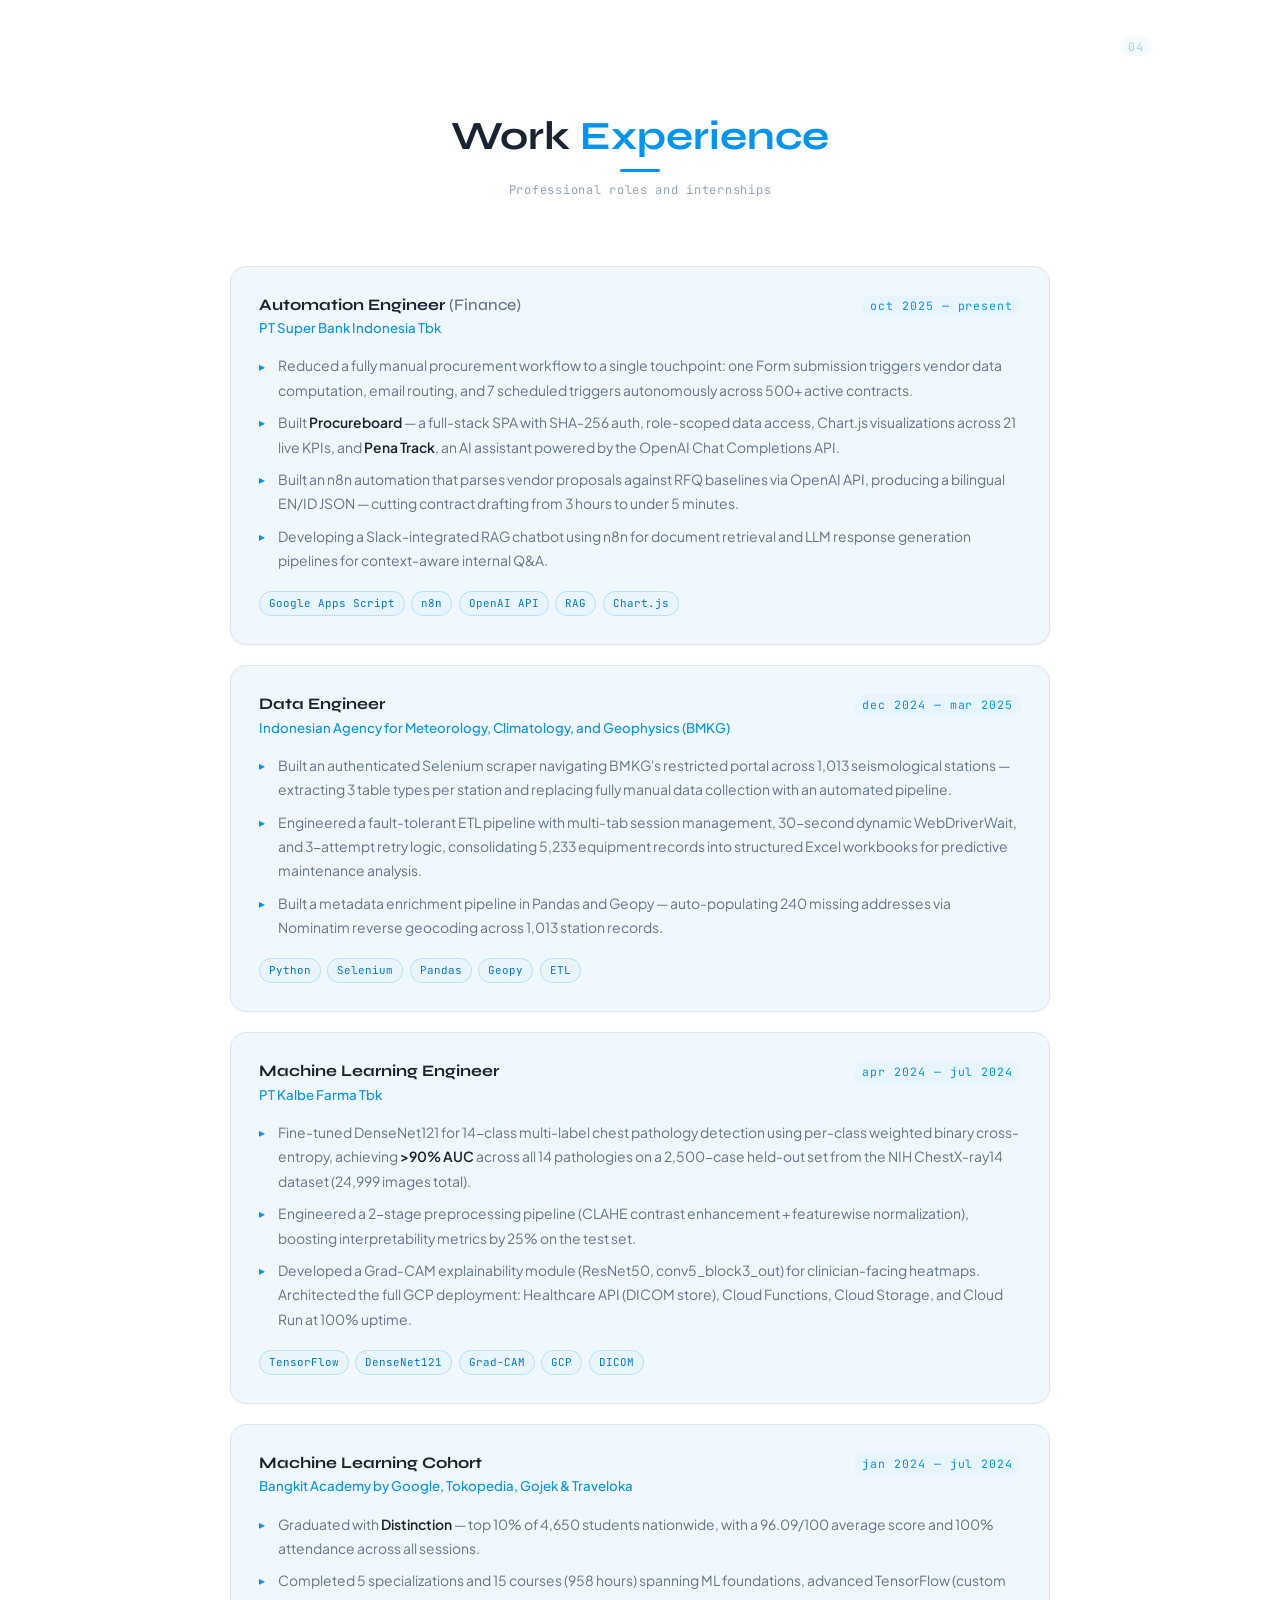
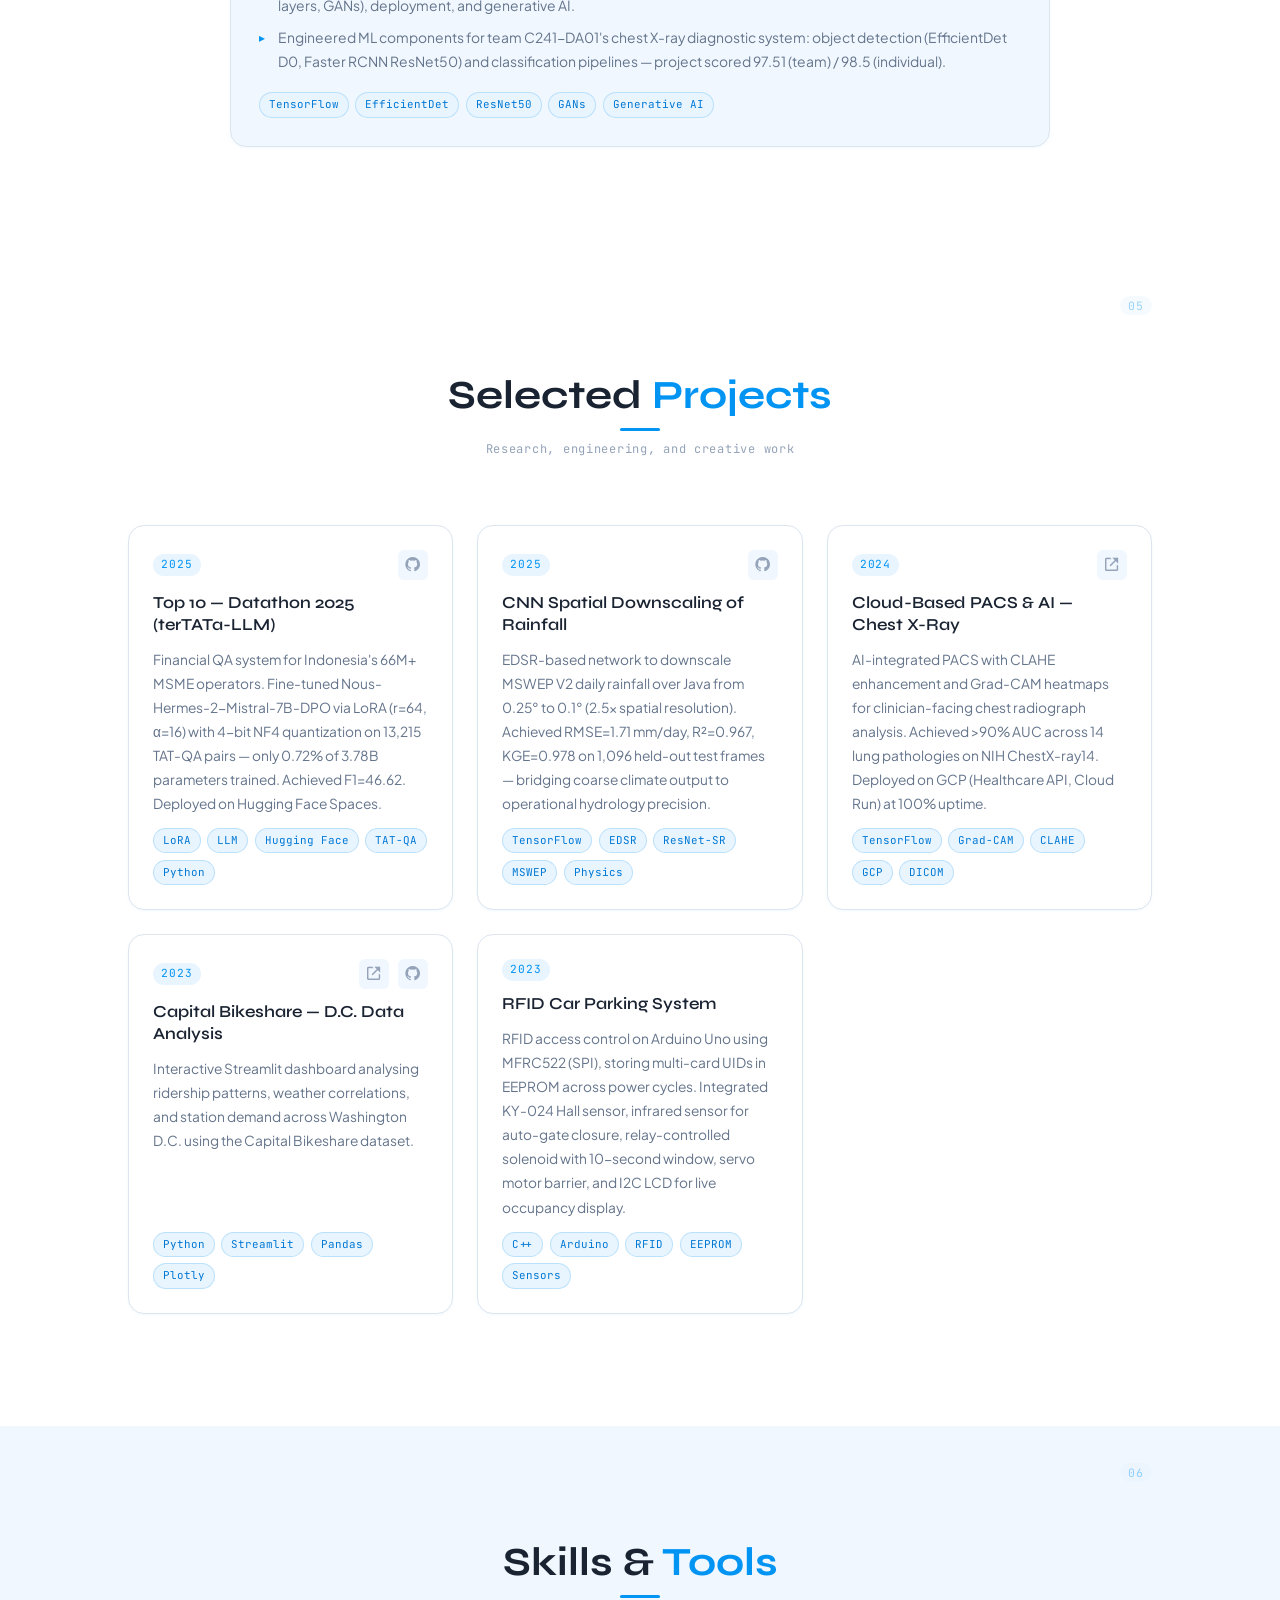
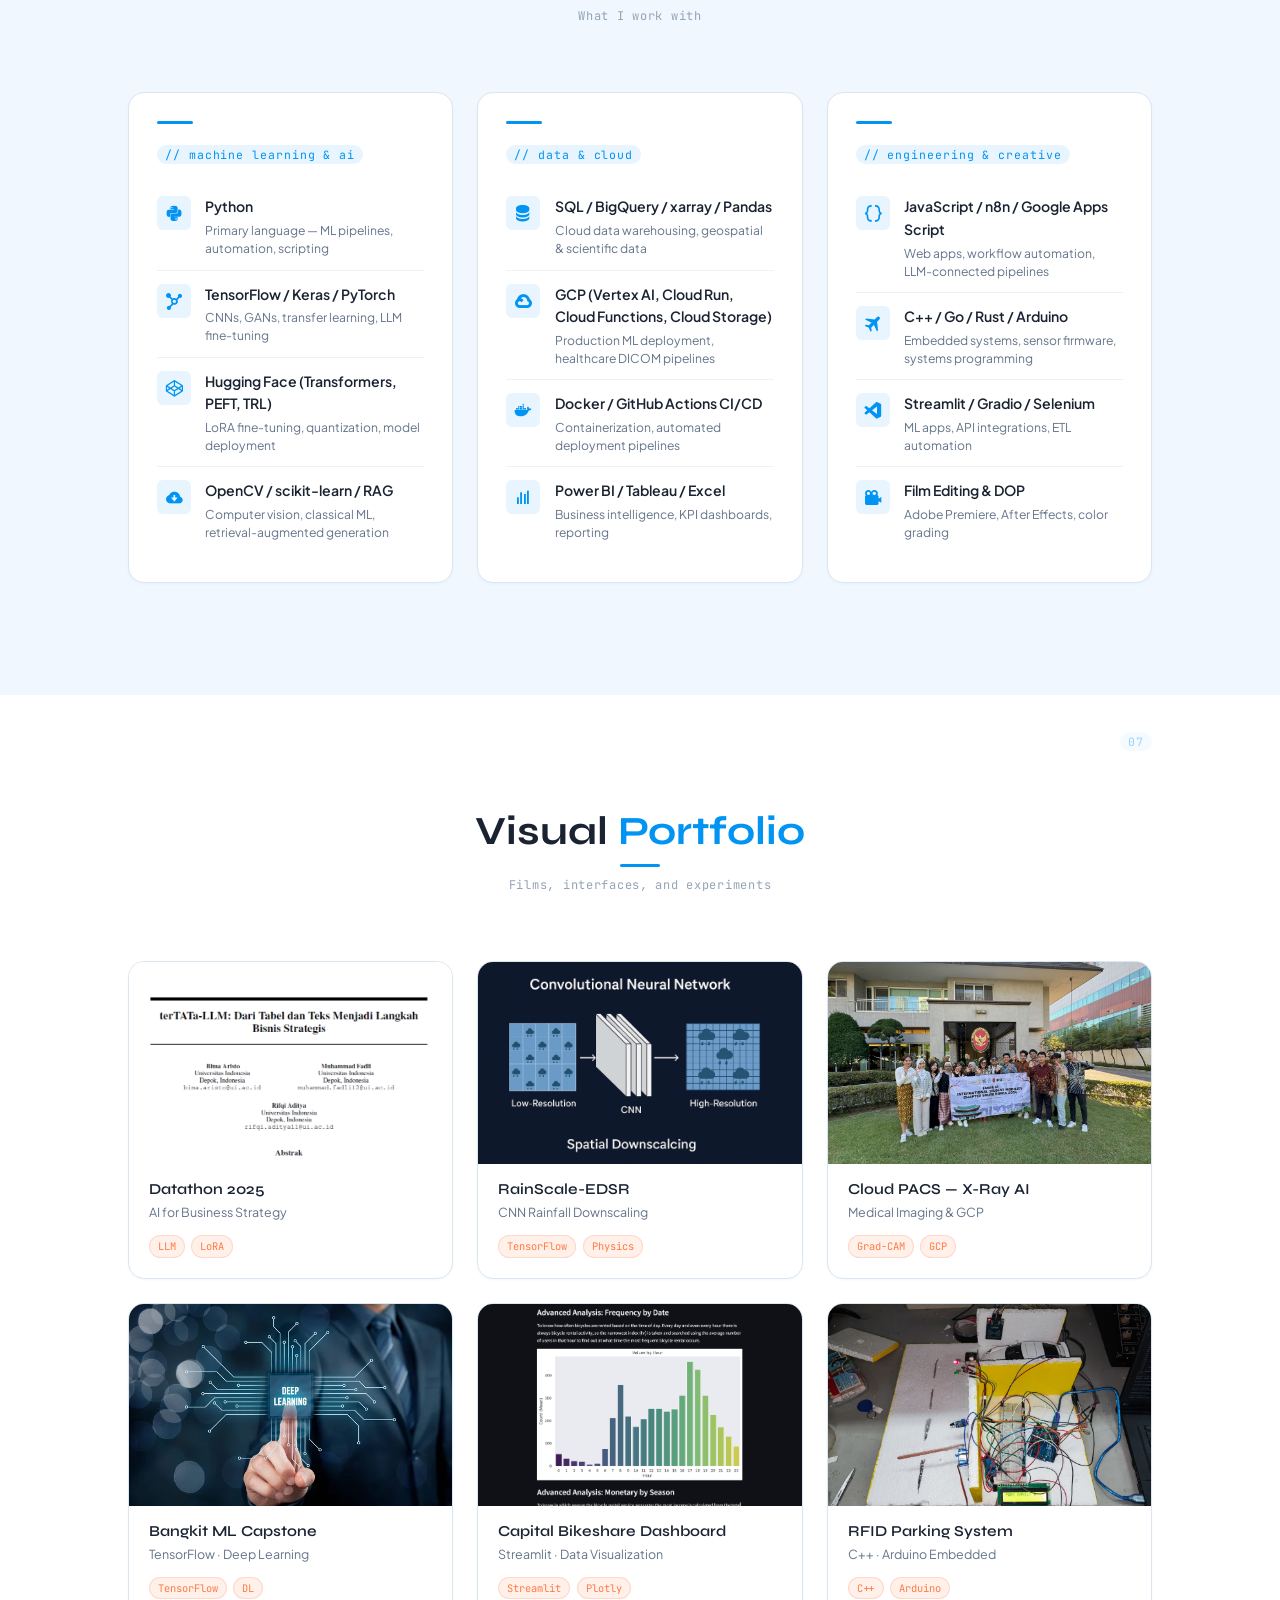
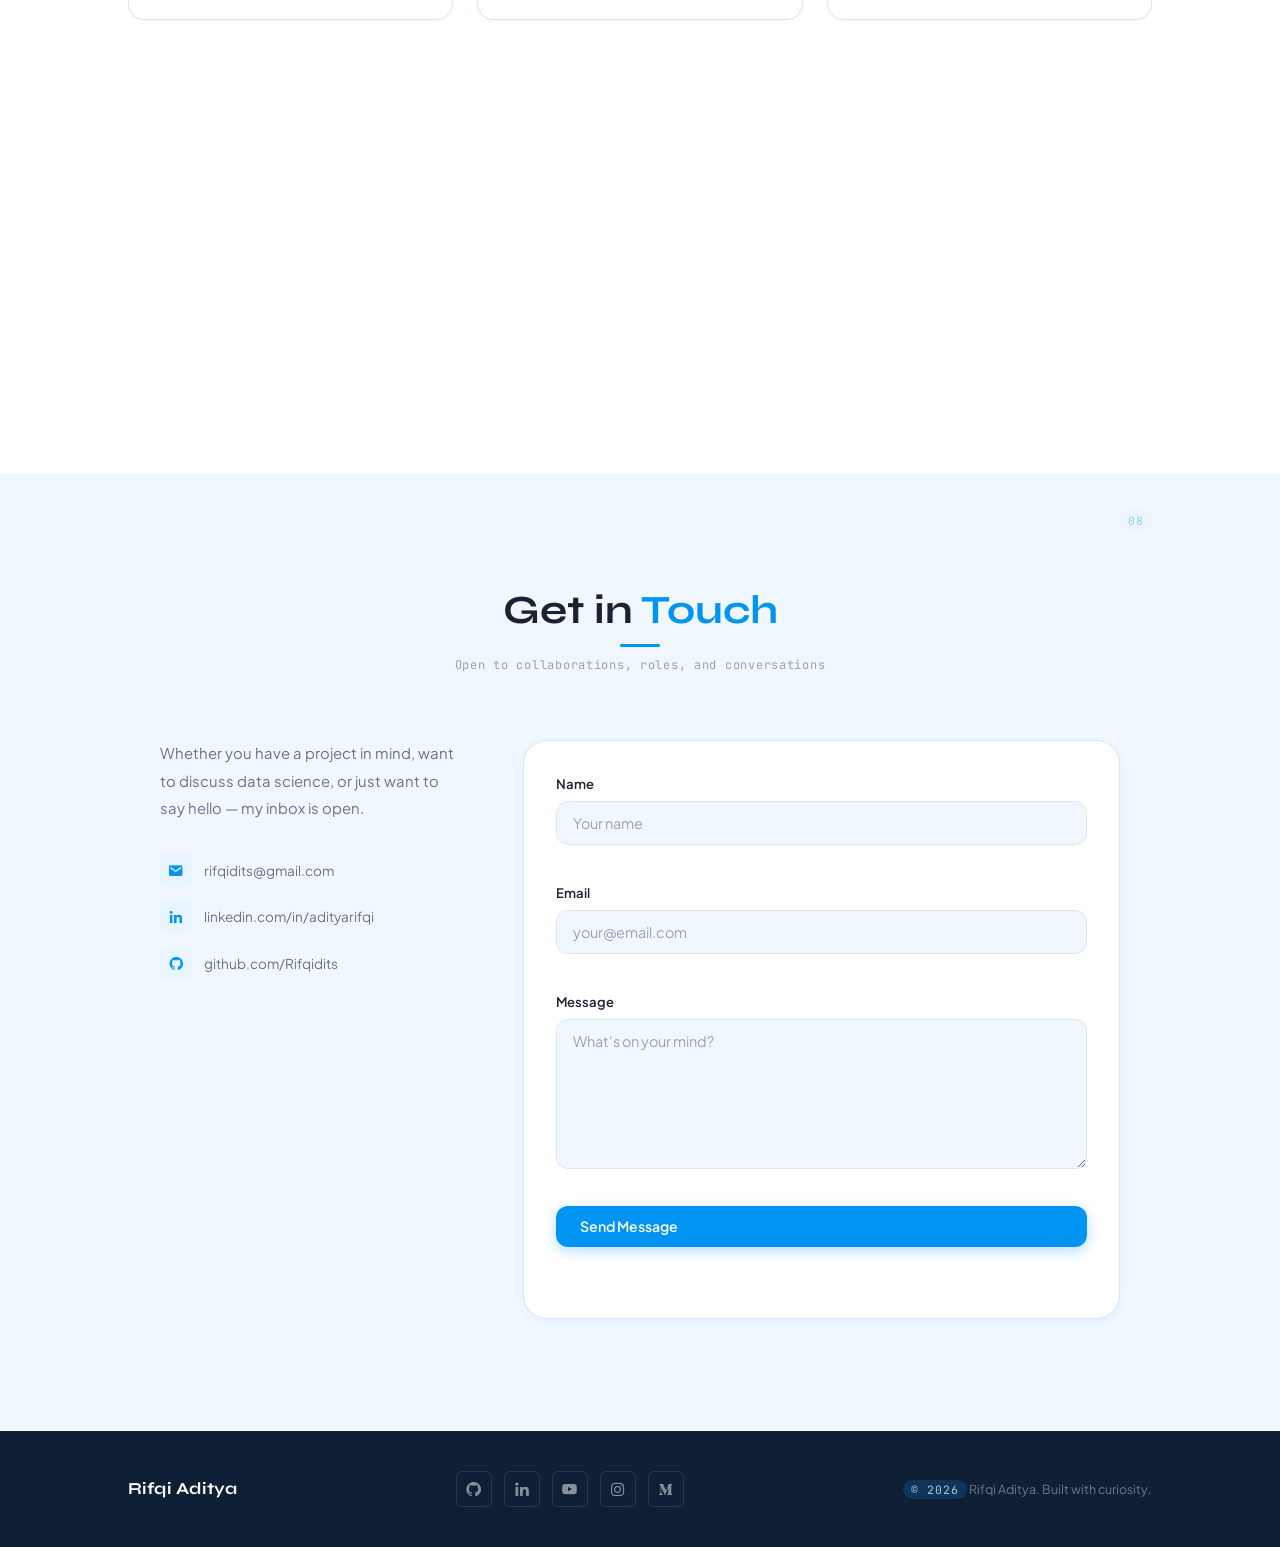
==== commit 7f95cde7: "update identity, font, and hero visual design" ====
--- a/index.html
+++ b/index.html
@@ -1,4 +1,4 @@
-<!DOCTYPE html>
+﻿<!DOCTYPE html>
 <html lang="en" data-theme="light">
 <head>
   <meta charset="UTF-8">
@@ -6,19 +6,19 @@
   <meta name="viewport" content="width=device-width, initial-scale=1.0">
 
   <!-- SEO -->
-  <title>Rifqi Aditya — Data Scientist & Filmmaker</title>
-  <meta name="description" content="Physics graduate, data scientist, and cinematographer based in Indonesia. Building ML models and telling visual stories.">
+  <title>Rifqi Aditya — Automation Engineer</title>
+  <meta name="description" content="Automation Engineer and ML practitioner. Physics graduate from Universitas Indonesia. Building LLM pipelines, procurement automation, and ML systems at scale.">
 
   <!-- OpenGraph -->
-  <meta property="og:title" content="Rifqi Aditya — Data Scientist & Filmmaker">
-  <meta property="og:description" content="Physics graduate, data scientist, and cinematographer based in Indonesia.">
+  <meta property="og:title" content="Rifqi Aditya — Automation Engineer">
+  <meta property="og:description" content="Automation Engineer and ML practitioner based in Indonesia. Physics graduate from Universitas Indonesia.">
   <meta property="og:image" content="assets/profileimg.png">
   <meta property="og:type" content="website">
 
   <!-- Twitter Card -->
   <meta name="twitter:card" content="summary_large_image">
-  <meta name="twitter:title" content="Rifqi Aditya — Data Scientist & Filmmaker">
-  <meta name="twitter:description" content="Physics graduate, data scientist, and cinematographer based in Indonesia.">
+  <meta name="twitter:title" content="Rifqi Aditya — Automation Engineer">
+  <meta name="twitter:description" content="Automation Engineer and ML practitioner based in Indonesia.">
   <meta name="twitter:image" content="assets/profileimg.png">
 
   <!-- Favicon -->
@@ -27,7 +27,7 @@
   <!-- Fonts: Outfit (display), Plus Jakarta Sans (body), JetBrains Mono (mono) -->
   <link rel="preconnect" href="https://fonts.googleapis.com">
   <link rel="preconnect" href="https://fonts.gstatic.com" crossorigin>
-  <link href="https://fonts.googleapis.com/css2?family=Outfit:wght@400;500;600;700;800&family=Plus+Jakarta+Sans:ital,wght@0,300;0,400;0,500;0,600;0,700;1,400&family=JetBrains+Mono:wght@400;500&display=swap" rel="stylesheet">
+  <link href="https://fonts.googleapis.com/css2?family=Syne:wght@400;500;600;700;800&family=Plus+Jakarta+Sans:ital,wght@0,300;0,400;0,500;0,600;0,700;1,400&family=JetBrains+Mono:wght@400;500&display=swap" rel="stylesheet">
 
   <!-- BoxIcons -->
   <link rel="stylesheet" href="https://cdn.jsdelivr.net/npm/boxicons@latest/css/boxicons.min.css">
@@ -98,10 +98,10 @@
 
     <div class="home-text" id="main-content">
       <p class="hero-label">
-        <span class="mono-tag">// physics &amp; data</span>
+        <span class="mono-tag">// automation &amp; ml</span>
       </p>
       <h1>Rifqi<br><em>Aditya</em></h1>
-      <h2 class="hero-role">Data Scientist <span class="role-divider">·</span> Filmmaker</h2>
+      <h2 class="hero-role">Automation Engineer <span class="role-divider">·</span> Director of Photography</h2>
       <p class="hero-bio">Engineer with a Physics background, building data systems and automation infrastructure across the full stack — from ETL pipelines and LLM-powered automation to production-deployed ML models on GCP.</p>
       <div class="hero-cta">
         <a href="#contact" class="btn btn-primary">Get in Touch</a>
@@ -117,7 +117,7 @@
       <span class="stat-label">Projects</span>
     </div>
     <div class="stat-item">
-      <span class="stat-num" data-target="3">0</span>
+      <span class="stat-num" data-target="4">0</span>
       <span class="stat-label">Companies</span>
     </div>
     <div class="stat-item">
@@ -685,7 +685,7 @@
         <a href="https://medium.com/@Rifqidits/" target="_blank" rel="noopener" aria-label="Medium"><i class='bx bxl-medium'></i></a>
       </div>
       <p class="footer-copy">
-        <span class="mono-tag">&copy; 2025</span> Rifqi Aditya. Built with curiosity.
+        <span class="mono-tag">&copy; 2026</span> Rifqi Aditya. Built with curiosity.
       </p>
     </div>
   </footer>
--- a/css/style.css
+++ b/css/style.css
@@ -1,4 +1,4 @@
-/* ── CSS Variables ─────────────────────────────────────────────────── */
+﻿/* ── CSS Variables ─────────────────────────────────────────────────── */
 :root {
   /* Colors — Traveloka-inspired clean blue */
   --color-bg:           #ffffff;
@@ -24,7 +24,7 @@
   --color-footer-bg:    #0f1f35;
 
   /* Typography */
-  --font-display: 'Outfit', sans-serif;
+  --font-display: 'Syne', sans-serif;
   --font-body:    'Plus Jakarta Sans', sans-serif;
   --font-mono:    'JetBrains Mono', monospace;
 
@@ -103,7 +103,7 @@
   color: var(--color-text);
 }
 
-h1 { font-size: clamp(2.4rem, 5.5vw, 4.5rem); font-weight: 800; }
+h1 { font-size: clamp(2.6rem, 6vw, 5rem); font-weight: 800; }
 h2 { font-size: clamp(1.7rem, 3.5vw, 2.5rem); font-weight: 700; }
 h3 { font-size: 1.05rem; font-weight: 600; }
 
@@ -405,8 +405,10 @@
 .hero-grid-overlay {
   position: absolute;
   inset: 0;
-  background-image: radial-gradient(circle, rgba(1, 148, 243, 0.06) 1px, transparent 1px);
-  background-size: 26px 26px;
+  background-image:
+    linear-gradient(rgba(1, 148, 243, 0.05) 1px, transparent 1px),
+    linear-gradient(90deg, rgba(1, 148, 243, 0.05) 1px, transparent 1px);
+  background-size: 40px 40px;
   pointer-events: none;
   z-index: 0;
 }
@@ -471,9 +473,9 @@
 .home-img-frame::before {
   content: '';
   position: absolute;
-  inset: -16px;
-  border: 2px solid rgba(1, 148, 243, 0.2);
-  border-radius: 50%;
+  inset: -12px;
+  border: 1.5px solid rgba(1, 148, 243, 0.18);
+  border-radius: calc(var(--radius-xl) + 8px);
   z-index: 0;
 }
 
@@ -493,12 +495,8 @@
 .home-img-frame img {
   position: relative;
   width: 100%;
-  border-radius: 40% 60% 50% 50% / 40% 40% 60% 60%;
+  border-radius: var(--radius-xl);
   z-index: 1;
-  transition: border-radius var(--transition-slow);
-}
-.home-img-frame:hover img {
-  border-radius: var(--radius-xl);
 }
 
 .home-text {
@@ -1680,7 +1678,9 @@
 }
 
 [data-theme="dark"] .hero-grid-overlay {
-  background-image: radial-gradient(circle, rgba(56, 189, 248, 0.05) 1px, transparent 1px);
+  background-image:
+    linear-gradient(rgba(56, 189, 248, 0.04) 1px, transparent 1px),
+    linear-gradient(90deg, rgba(56, 189, 248, 0.04) 1px, transparent 1px);
 }
 
 [data-theme="dark"] .home::after {
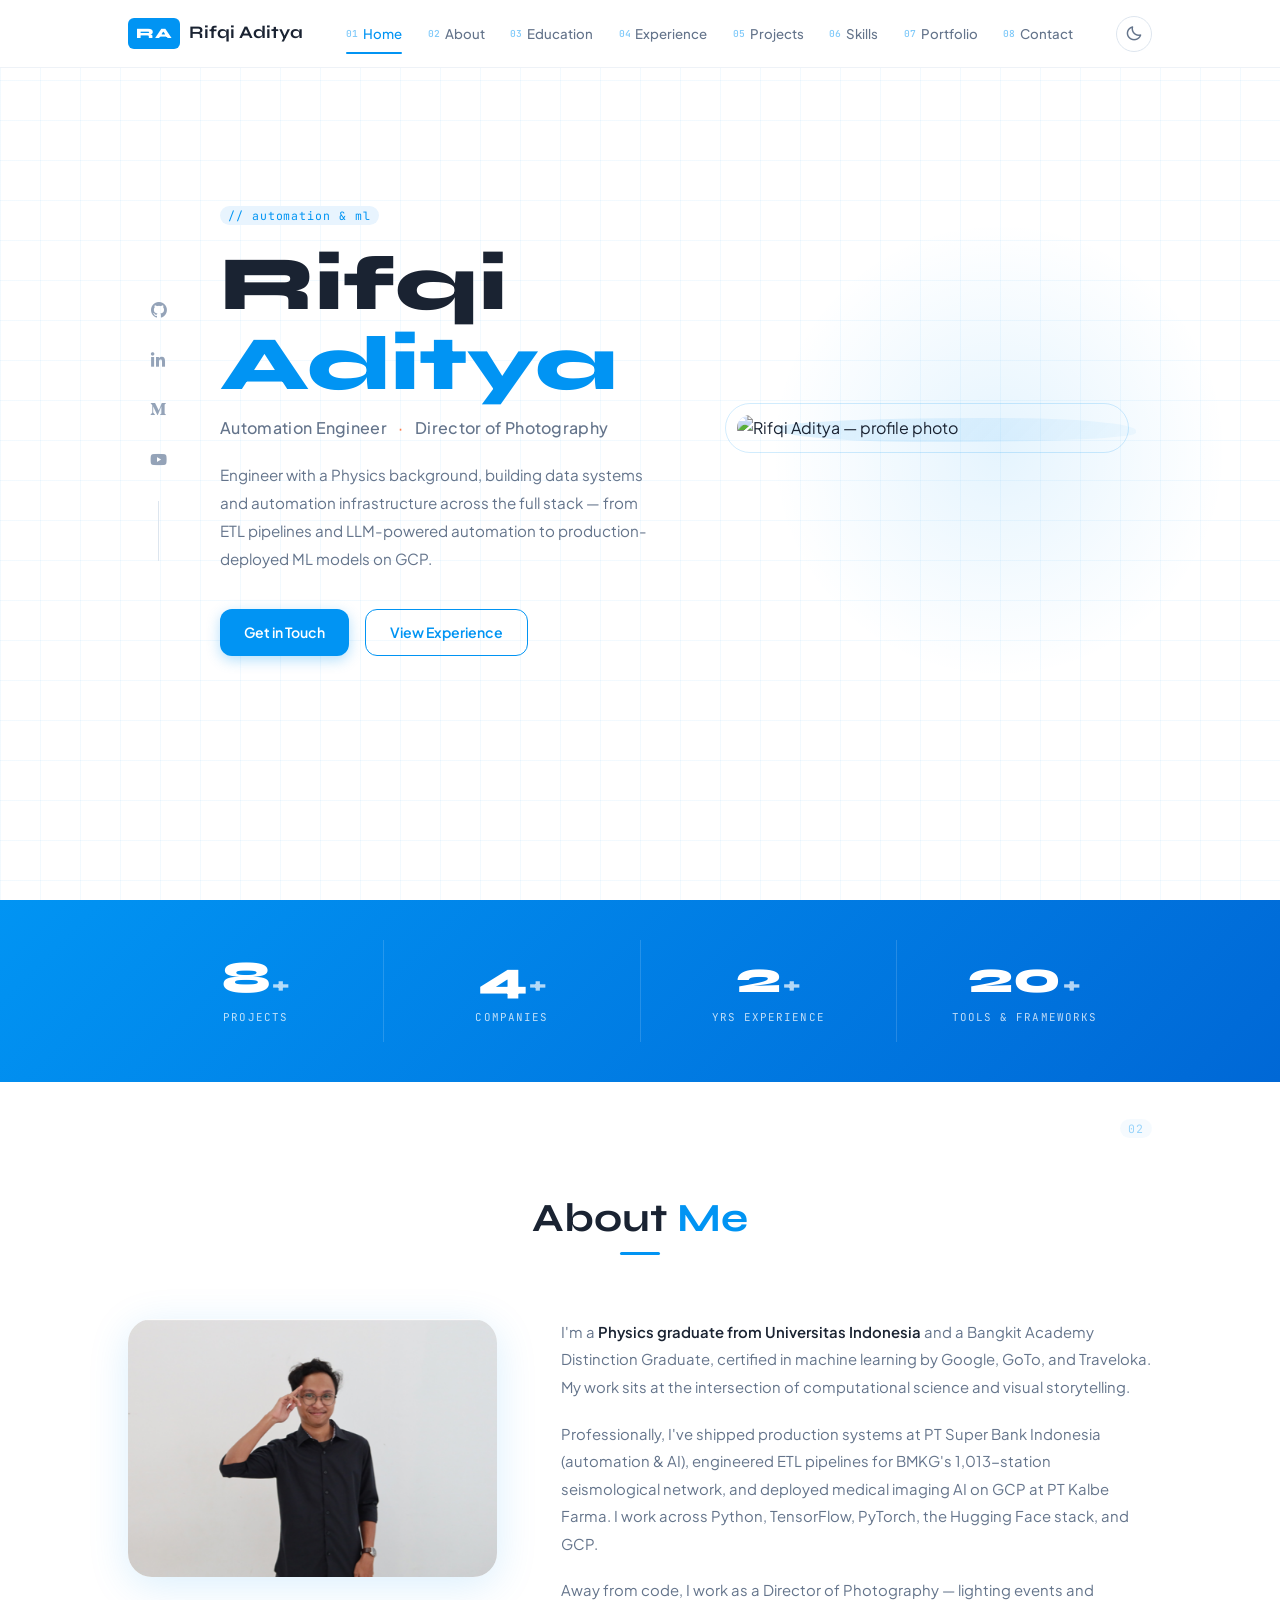
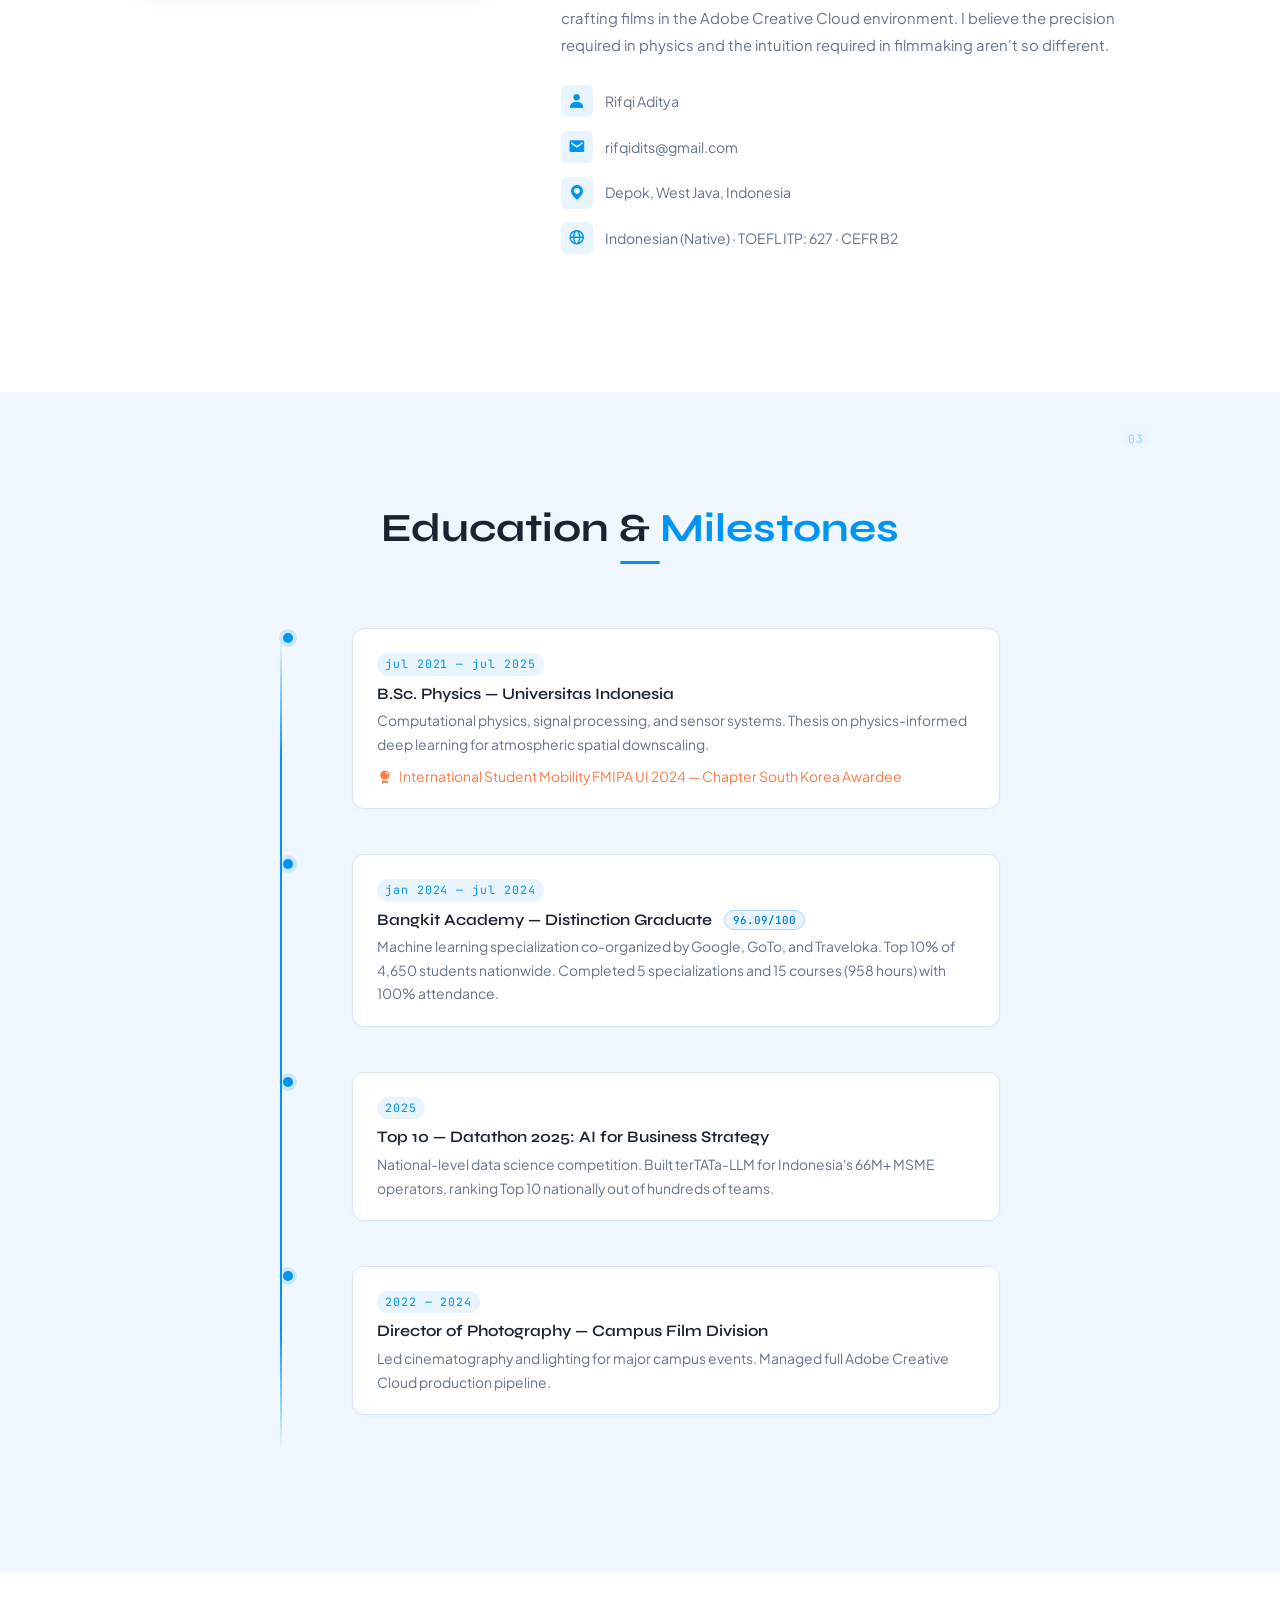
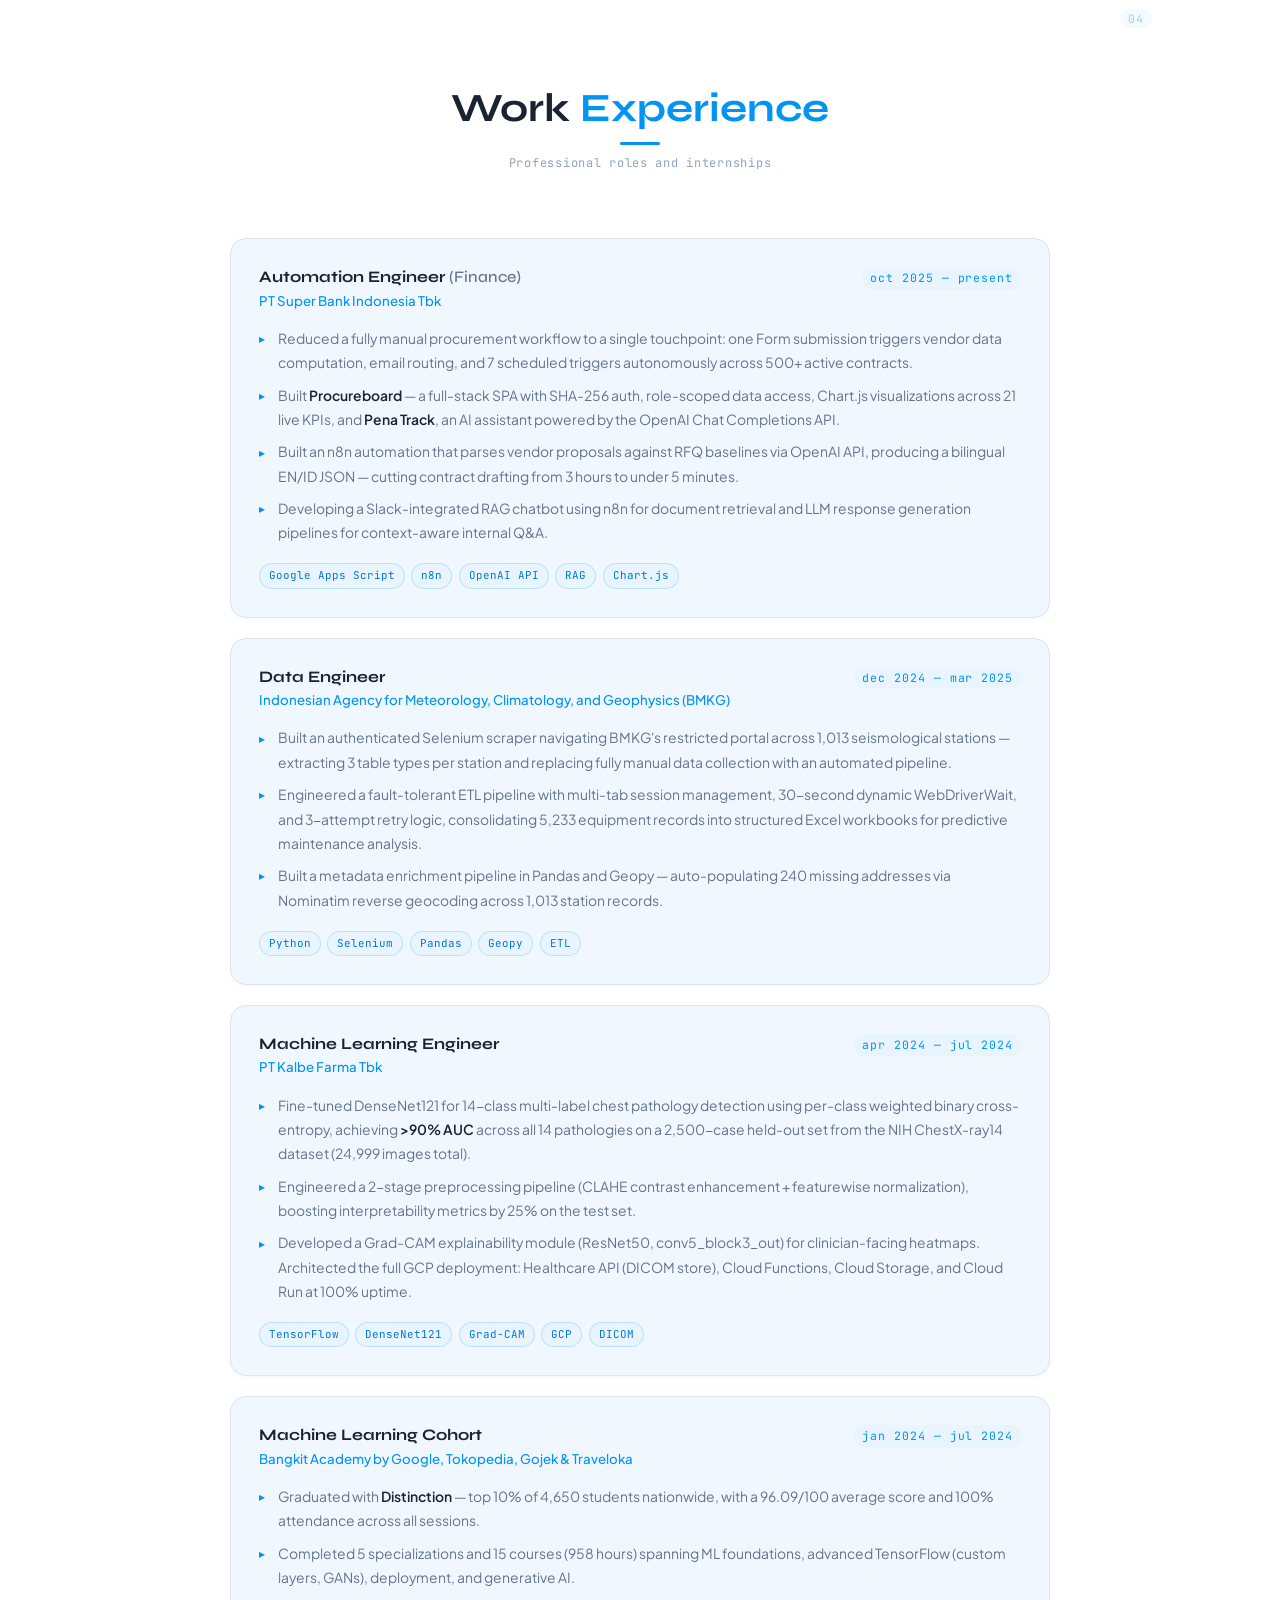
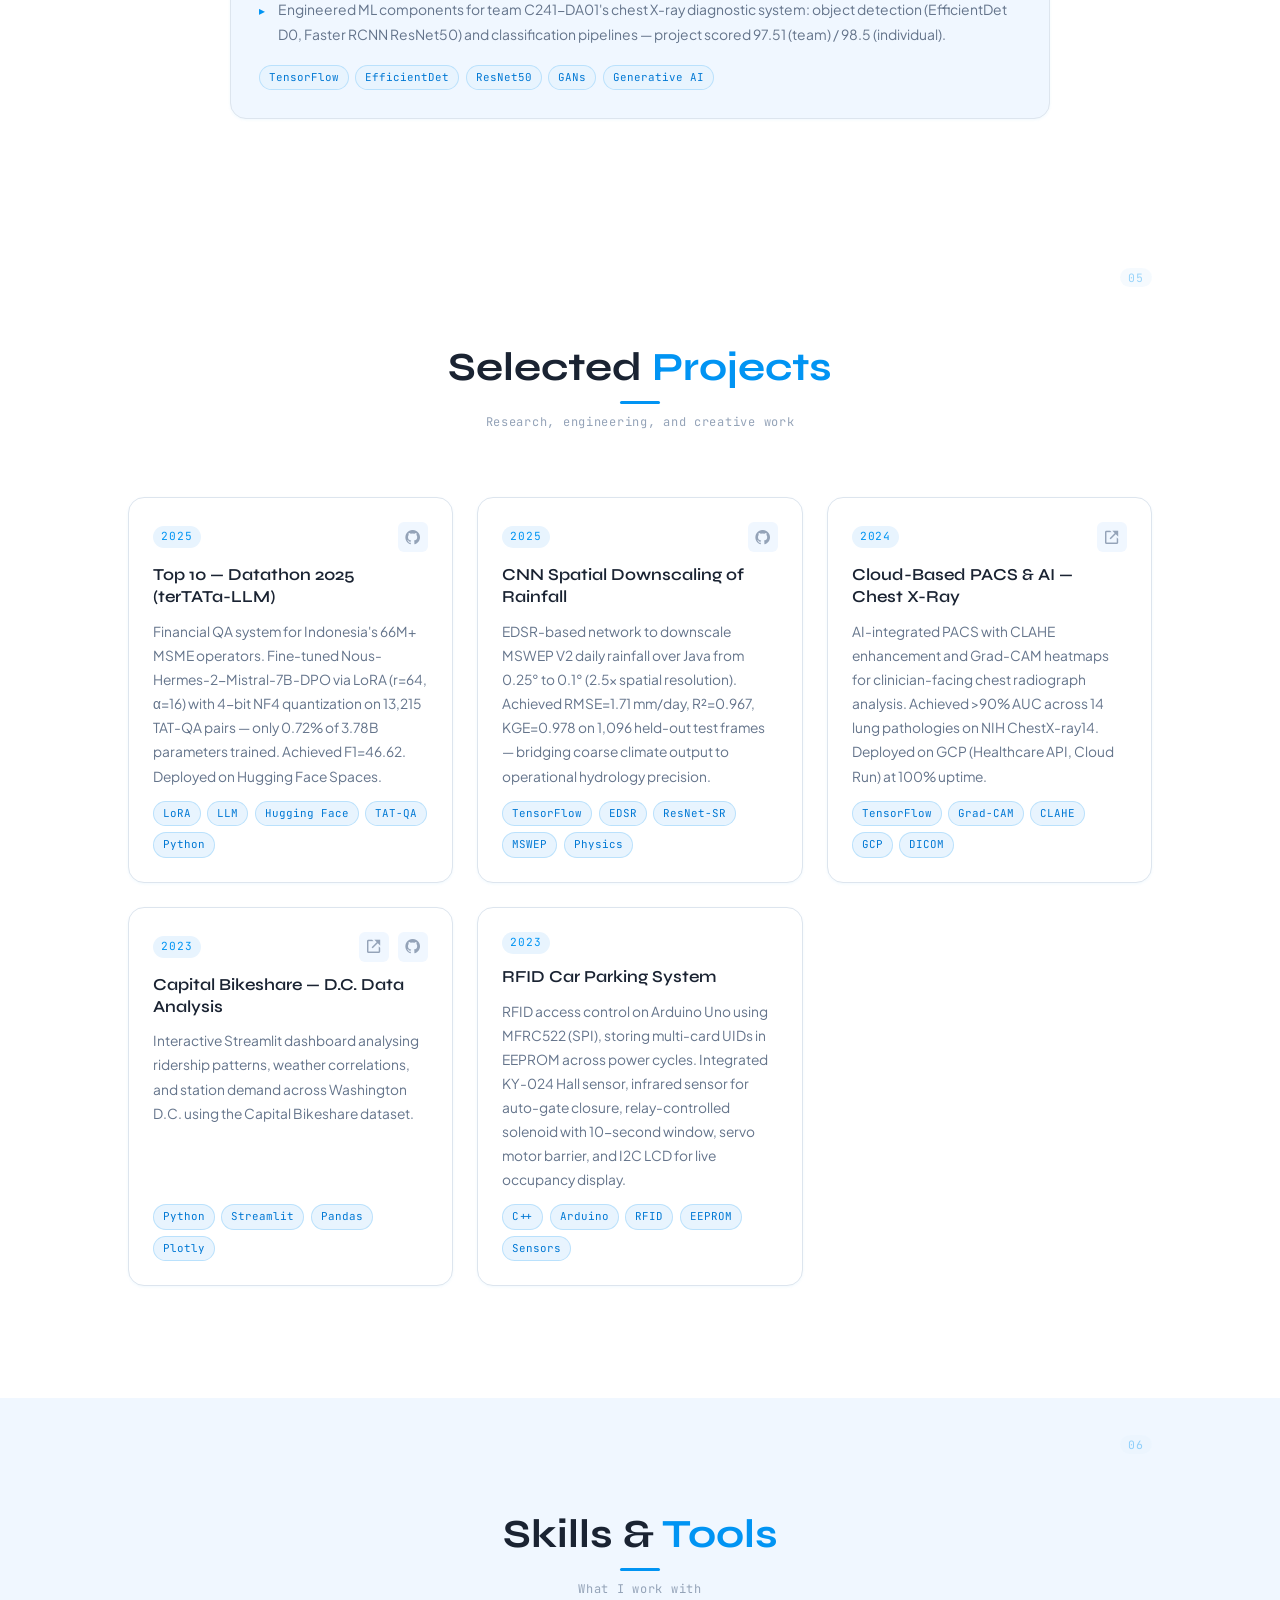
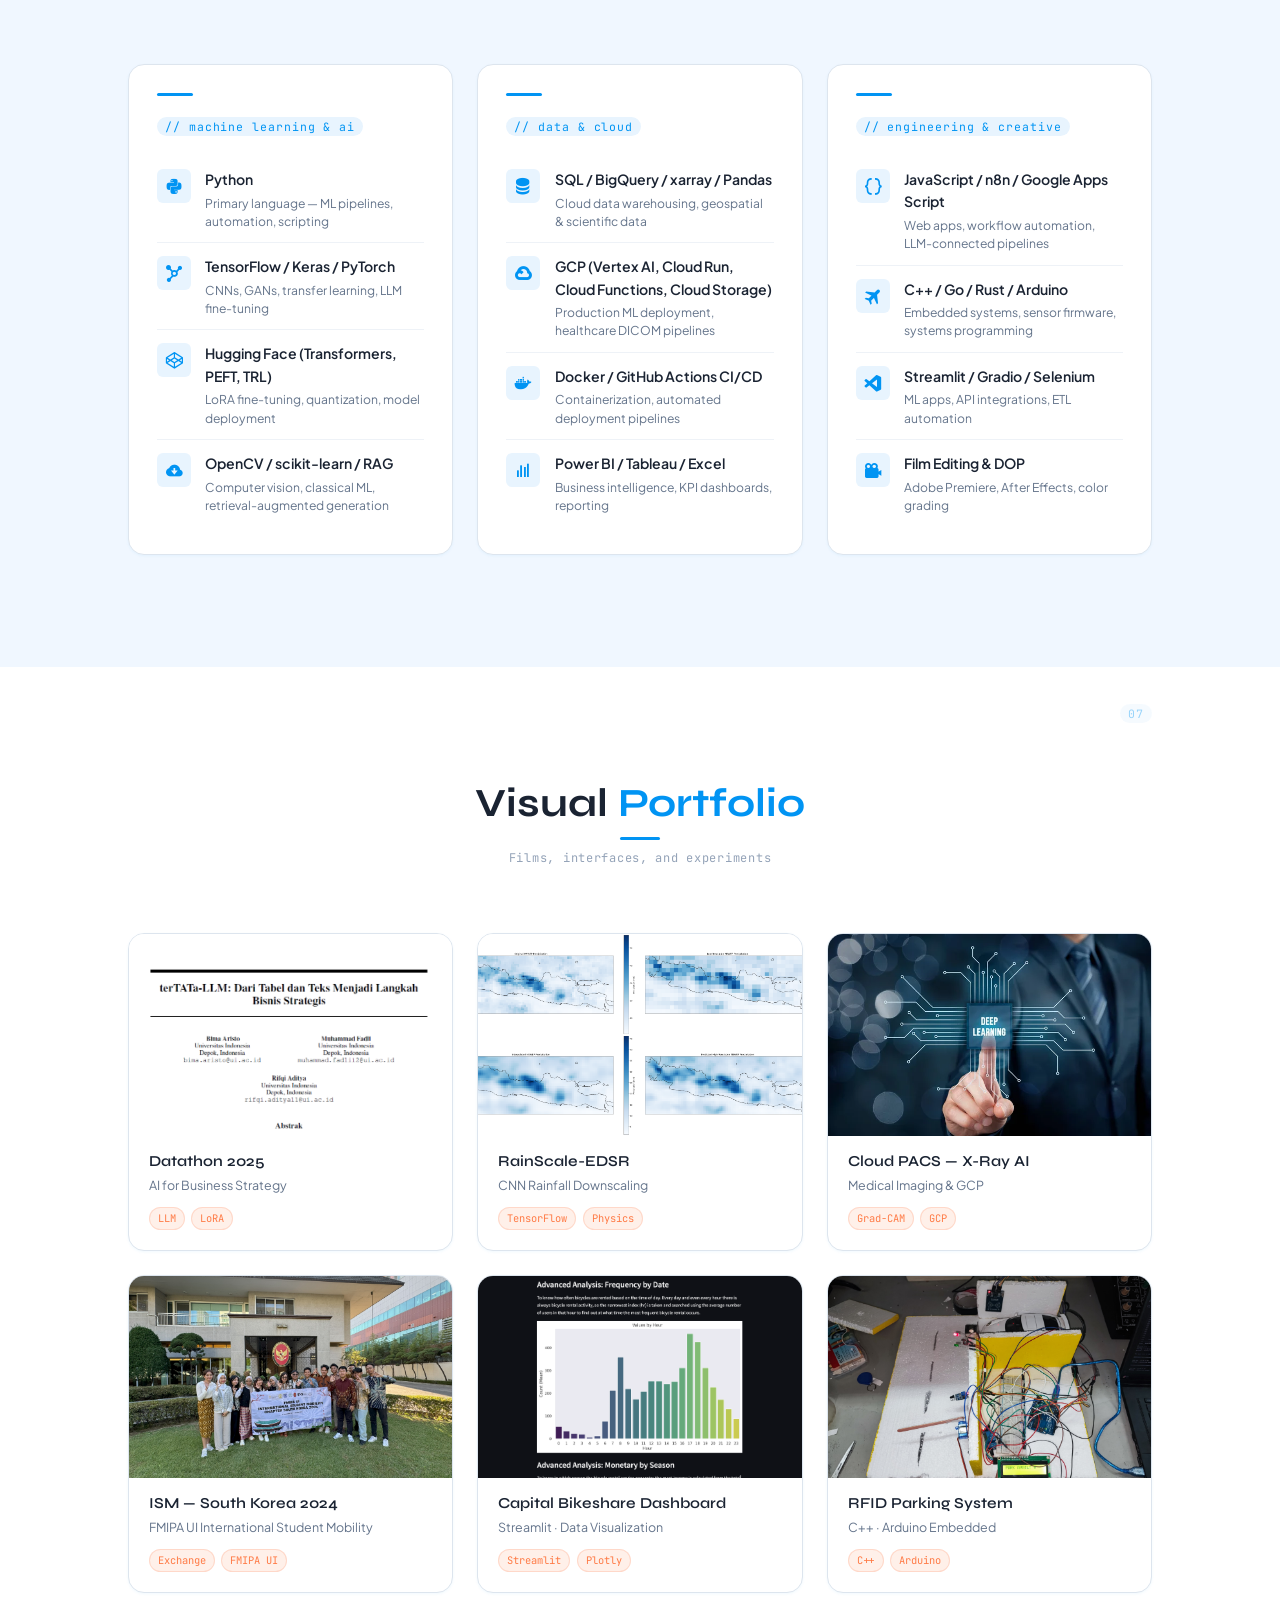
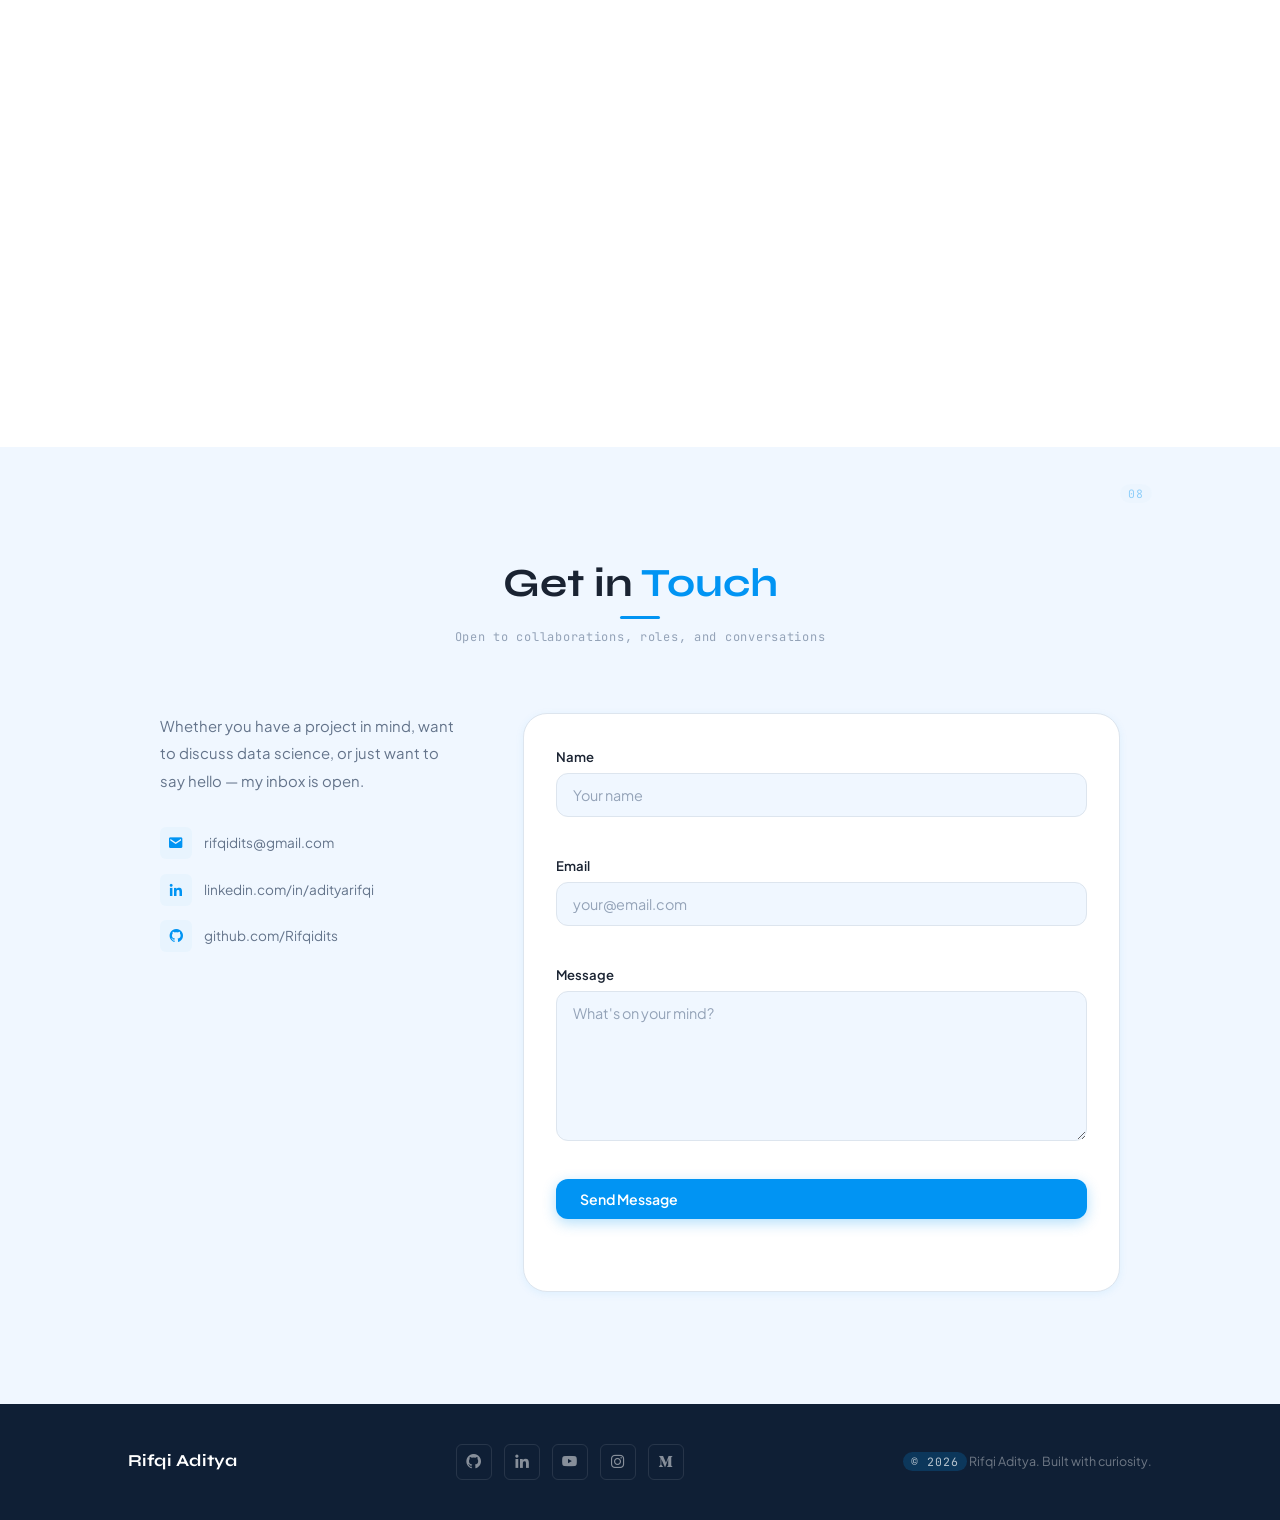
==== commit 4b063be2: "fix portfolio: remove GPA, fix ISM/PACS cards, cache-bust updated images, drop downscaling-old" ====
--- a/index.html
+++ b/index.html
@@ -140,12 +140,12 @@
     <div class="about-container">
       <div class="about-img">
         <div class="about-img-frame">
-          <img src="assets/casual.png" alt="Rifqi Aditya — casual portrait">
+          <img src="assets/casual.png?v=2" alt="Rifqi Aditya — casual portrait">
         </div>
       </div>
 
       <div class="about-text">
-        <p>I'm a <strong>Physics graduate from Universitas Indonesia</strong> (GPA 3.55/4.00) and a Bangkit Academy Distinction Graduate, certified in machine learning by Google, GoTo, and Traveloka. My work sits at the intersection of computational science and visual storytelling.</p>
+        <p>I'm a <strong>Physics graduate from Universitas Indonesia</strong> and a Bangkit Academy Distinction Graduate, certified in machine learning by Google, GoTo, and Traveloka. My work sits at the intersection of computational science and visual storytelling.</p>
         <p>Professionally, I've shipped production systems at PT Super Bank Indonesia (automation & AI), engineered ETL pipelines for BMKG's 1,013-station seismological network, and deployed medical imaging AI on GCP at PT Kalbe Farma. I work across Python, TensorFlow, PyTorch, the Hugging Face stack, and GCP.</p>
         <p>Away from code, I work as a Director of Photography — lighting events and crafting films in the Adobe Creative Cloud environment. I believe the precision required in physics and the intuition required in filmmaking aren't so different.</p>
 
@@ -183,7 +183,7 @@
         <div class="timeline-dot"></div>
         <div class="timeline-content">
           <span class="timeline-date mono-tag">Jul 2021 — Jul 2025</span>
-          <h3>B.Sc. Physics — Universitas Indonesia <span class="timeline-gpa">GPA 3.55/4.00</span></h3>
+          <h3>B.Sc. Physics — Universitas Indonesia</h3>
           <p>Computational physics, signal processing, and sensor systems. Thesis on physics-informed deep learning for atmospheric spatial downscaling.</p>
           <p class="timeline-award"><i class='bx bxs-award'></i> International Student Mobility FMIPA UI 2024 — Chapter South Korea Awardee</p>
         </div>
@@ -525,7 +525,7 @@
       <div class="portfolio-card" data-animate>
         <a href="https://github.com/Rifqidits/RainScale-EDSR" target="_blank" rel="noopener" class="portfolio-img-link">
           <div class="portfolio-img-wrap">
-            <img src="assets/downscaling.png" alt="RainScale-EDSR — CNN rainfall downscaling project">
+            <img src="assets/downscaling.png?v=2" alt="RainScale-EDSR — CNN rainfall downscaling project">
             <div class="portfolio-overlay"><span class="overlay-label">View Project <i class='bx bx-link-external'></i></span></div>
           </div>
         </a>
@@ -539,7 +539,7 @@
       <div class="portfolio-card" data-animate>
         <a href="https://www.instagram.com/p/DB3adP_SaUk/" target="_blank" rel="noopener" class="portfolio-img-link">
           <div class="portfolio-img-wrap">
-            <img src="assets/ism.jpg" alt="Cloud-Based PACS — AI integration for chest X-ray imaging">
+            <img src="assets/ml.jpg" alt="Cloud-Based PACS — AI integration for chest X-ray imaging">
             <div class="portfolio-overlay"><span class="overlay-label">View Project <i class='bx bx-link-external'></i></span></div>
           </div>
         </a>
@@ -551,16 +551,14 @@
       </div>
 
       <div class="portfolio-card" data-animate>
-        <a href="https://github.com/Rifqidits/C24-DA/" target="_blank" rel="noopener" class="portfolio-img-link">
-          <div class="portfolio-img-wrap">
-            <img src="assets/ml.jpg" alt="Bangkit ML Capstone — machine learning project">
-            <div class="portfolio-overlay"><span class="overlay-label">View Project <i class='bx bx-link-external'></i></span></div>
-          </div>
-        </a>
-        <div class="portfolio-card-info">
-          <h3>Bangkit ML Capstone</h3>
-          <p>TensorFlow · Deep Learning</p>
-          <div class="portfolio-tags"><span>TensorFlow</span><span>DL</span></div>
+        <div class="portfolio-img-wrap no-link">
+          <img src="assets/ism.jpg" alt="International Student Mobility — South Korea 2024">
+          <div class="portfolio-overlay no-link-overlay"><span class="overlay-label">Academic Exchange</span></div>
+        </div>
+        <div class="portfolio-card-info">
+          <h3>ISM — South Korea 2024</h3>
+          <p>FMIPA UI International Student Mobility</p>
+          <div class="portfolio-tags"><span>Exchange</span><span>FMIPA UI</span></div>
         </div>
       </div>
 
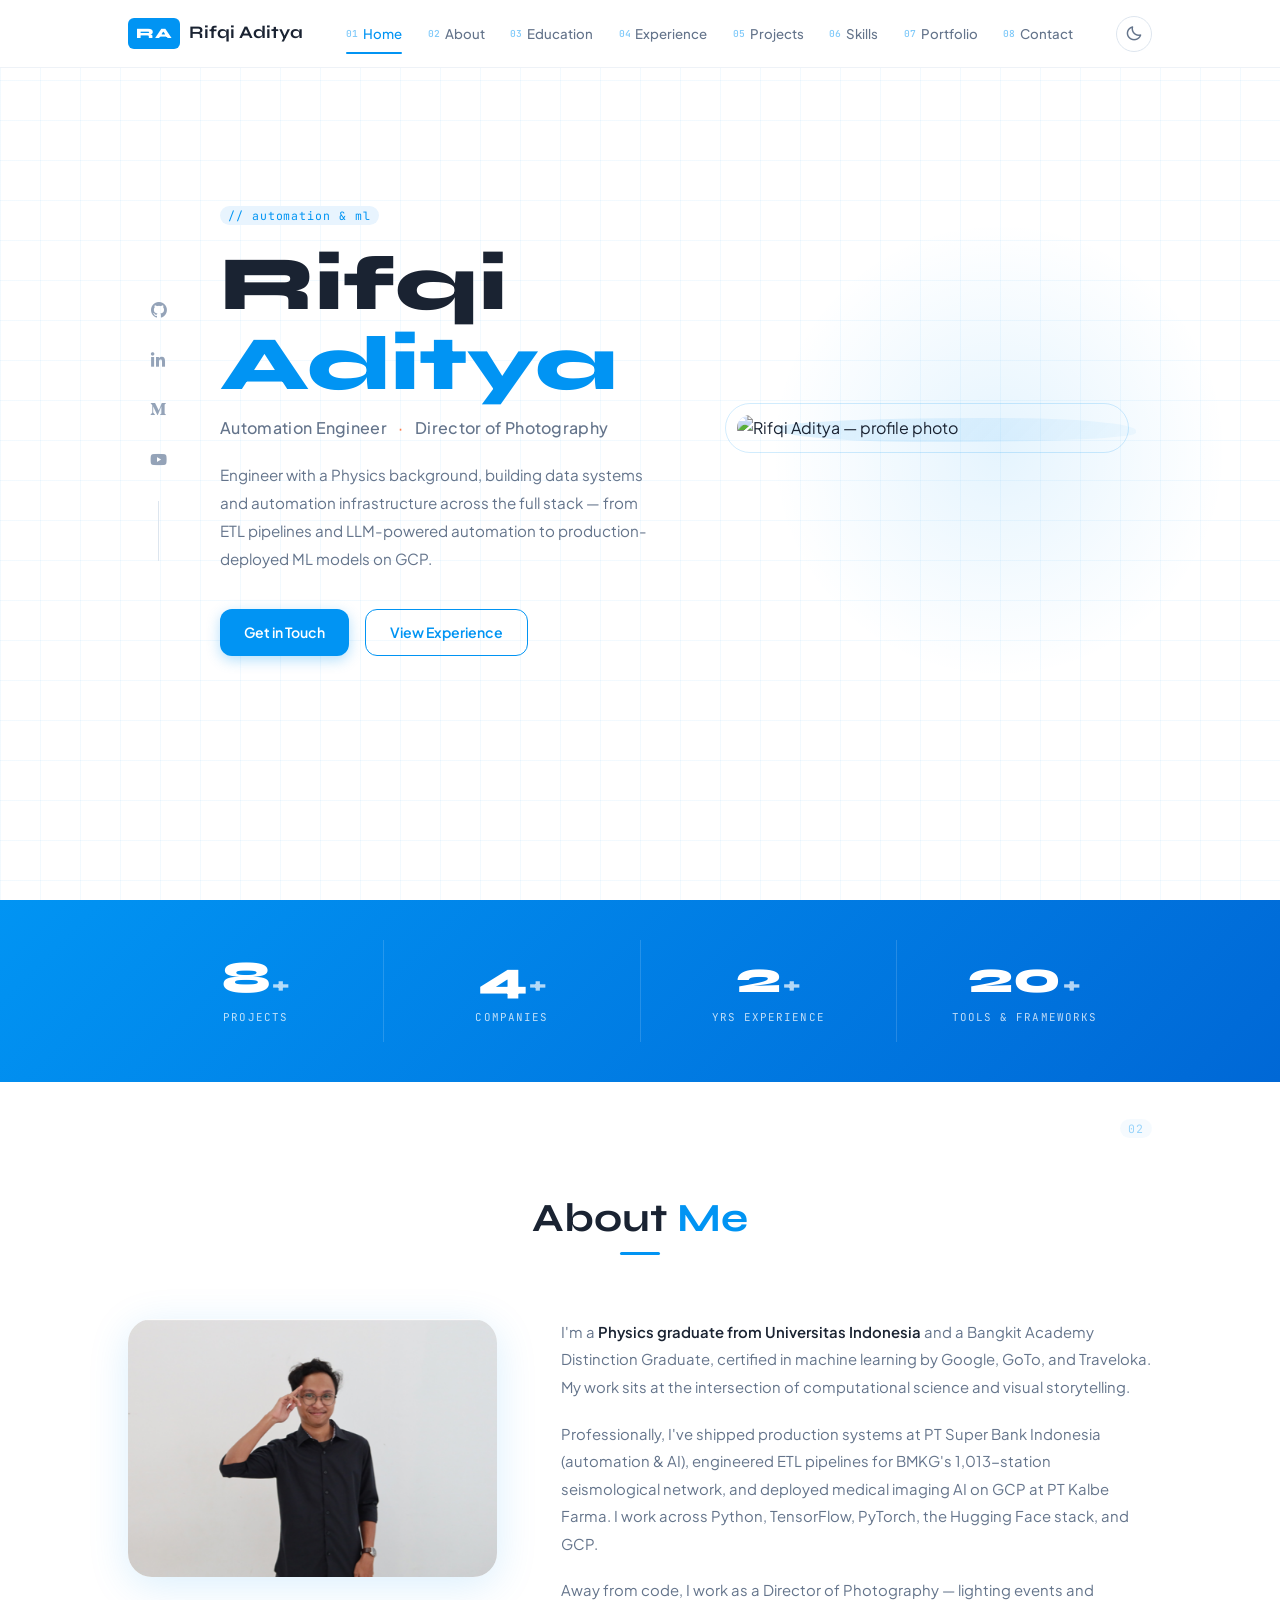
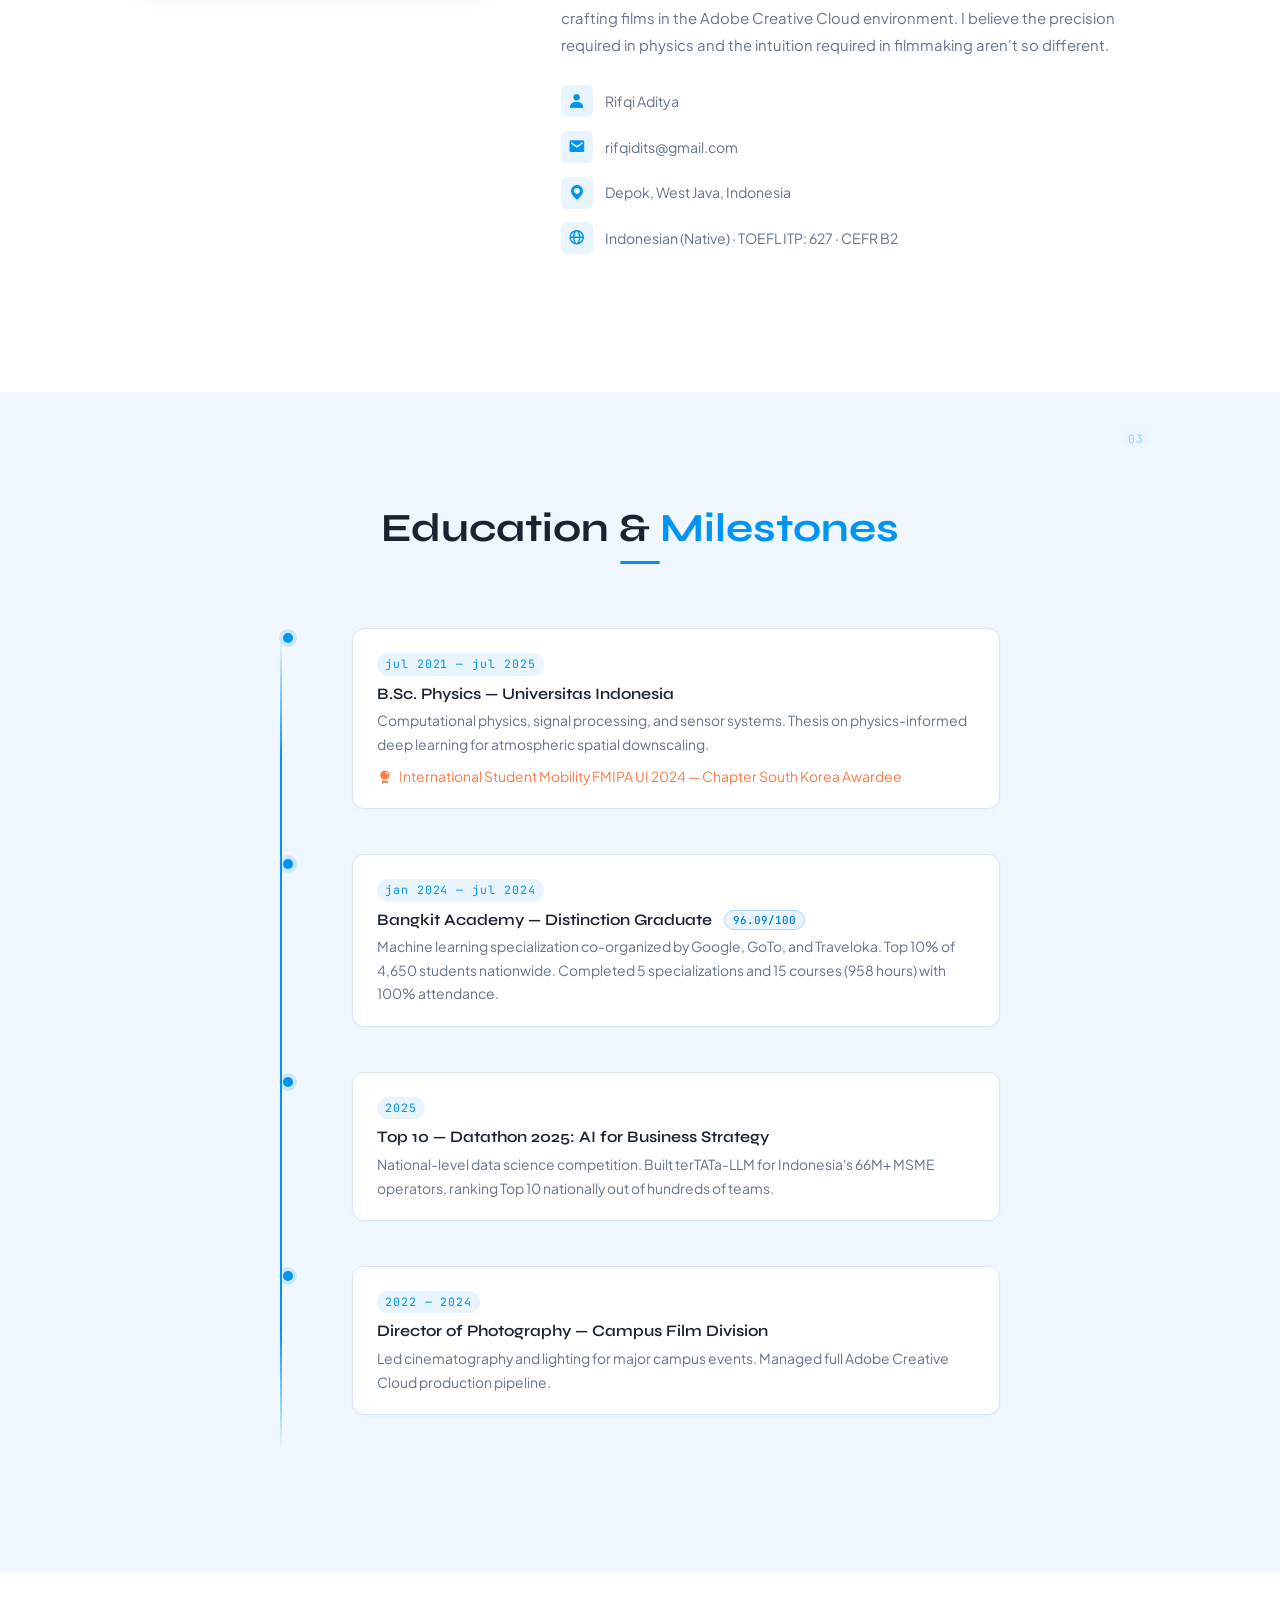
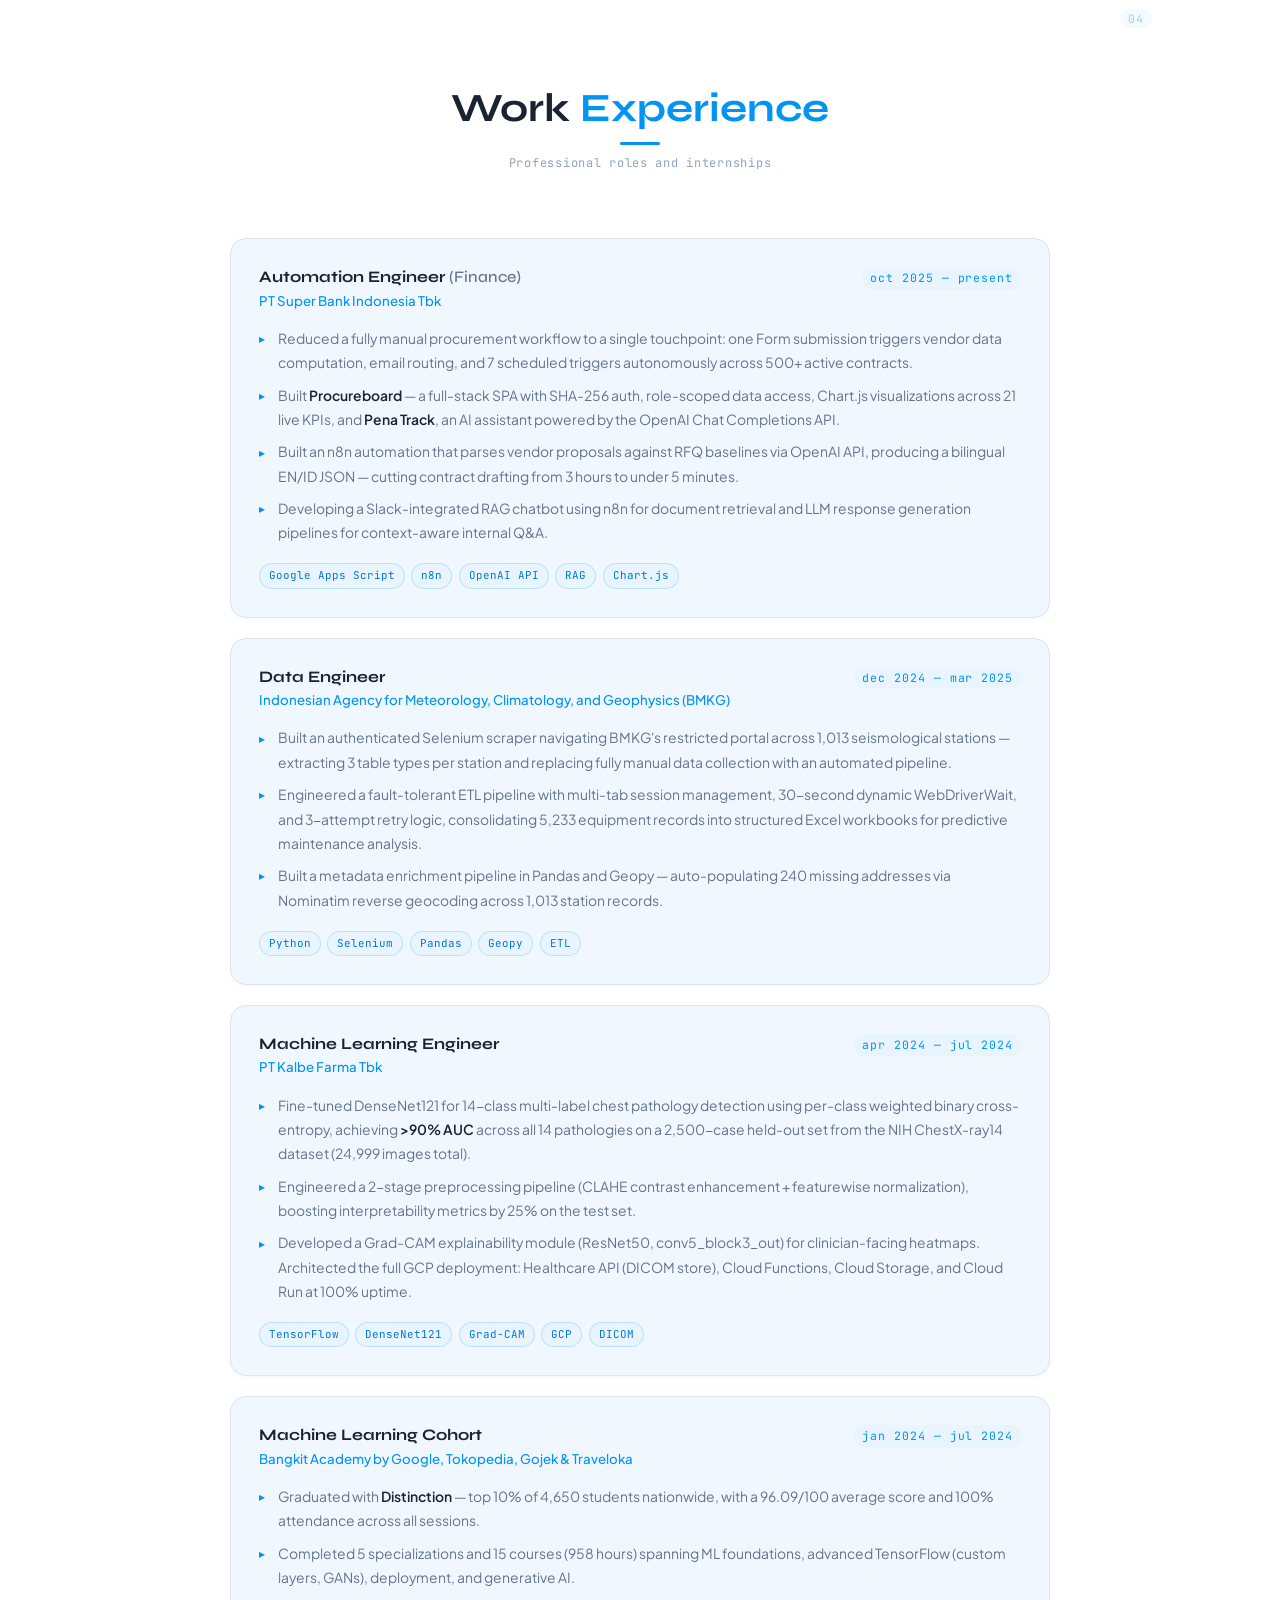
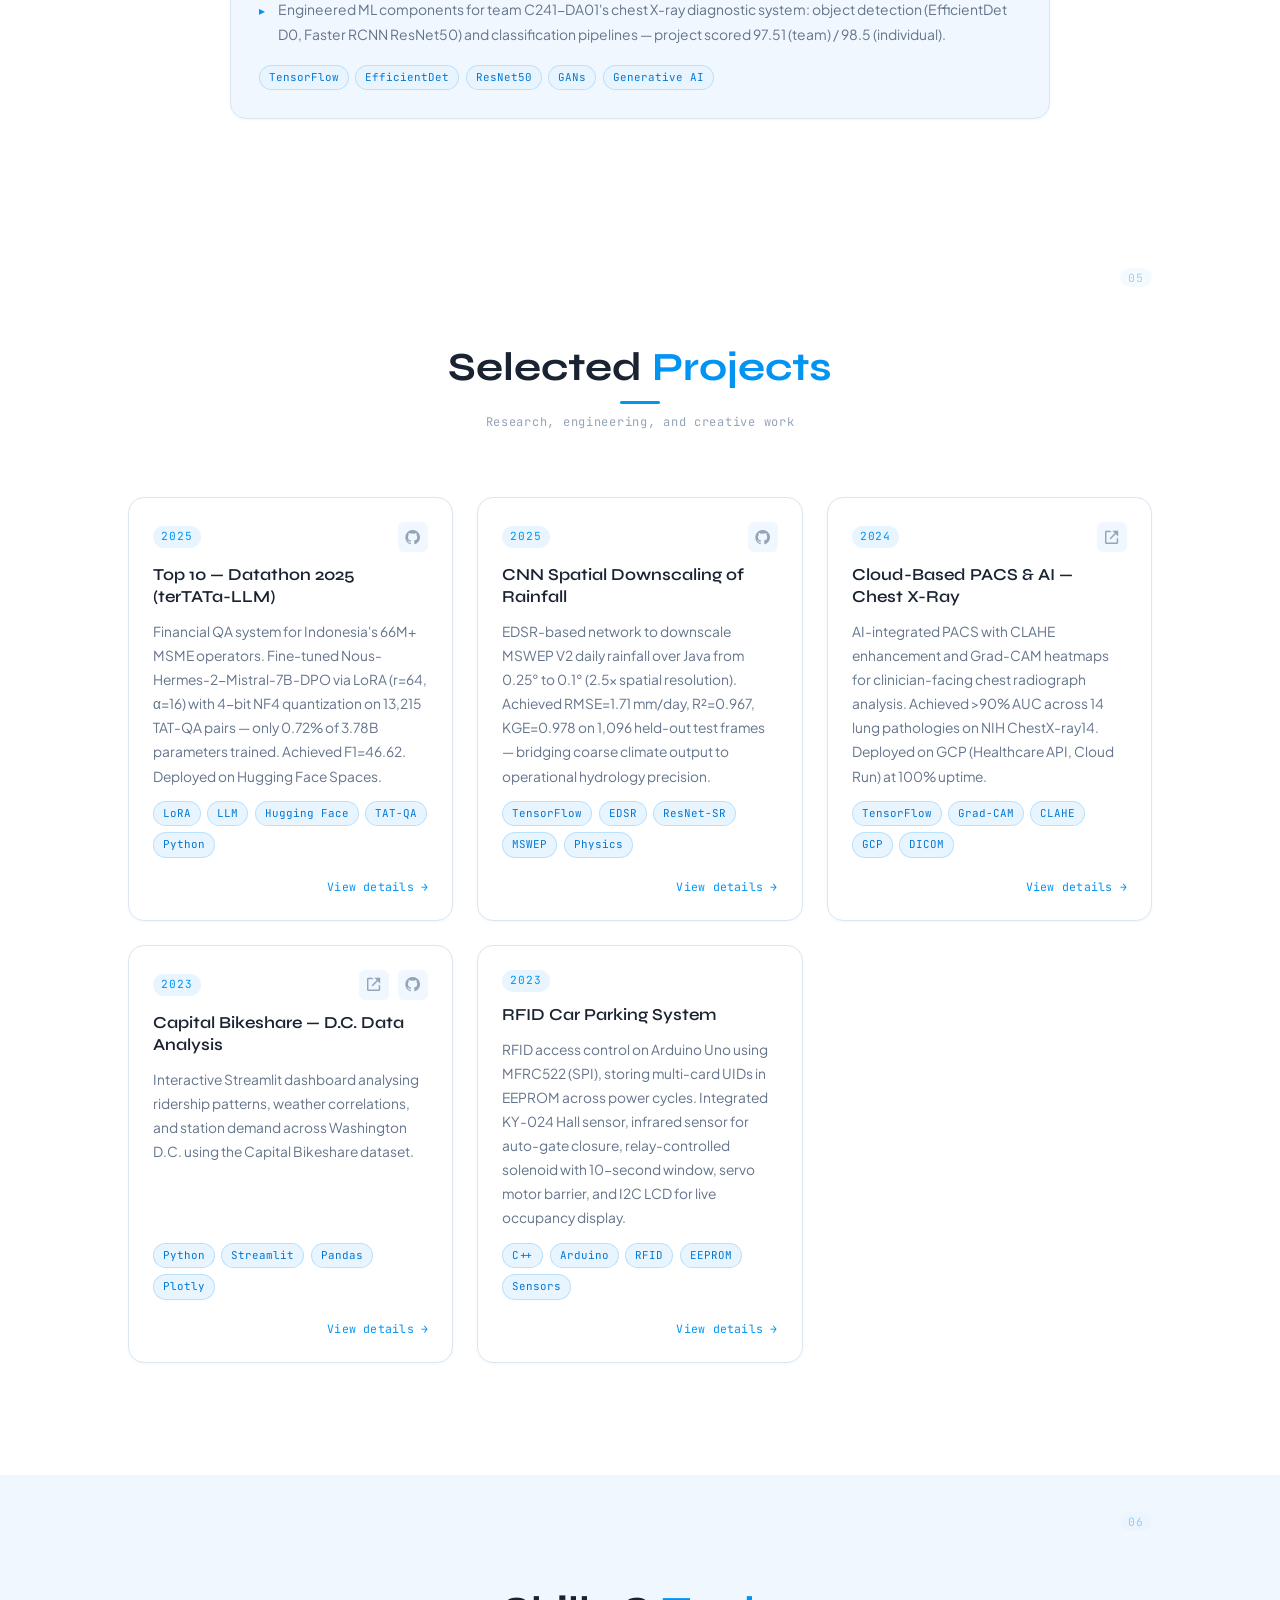
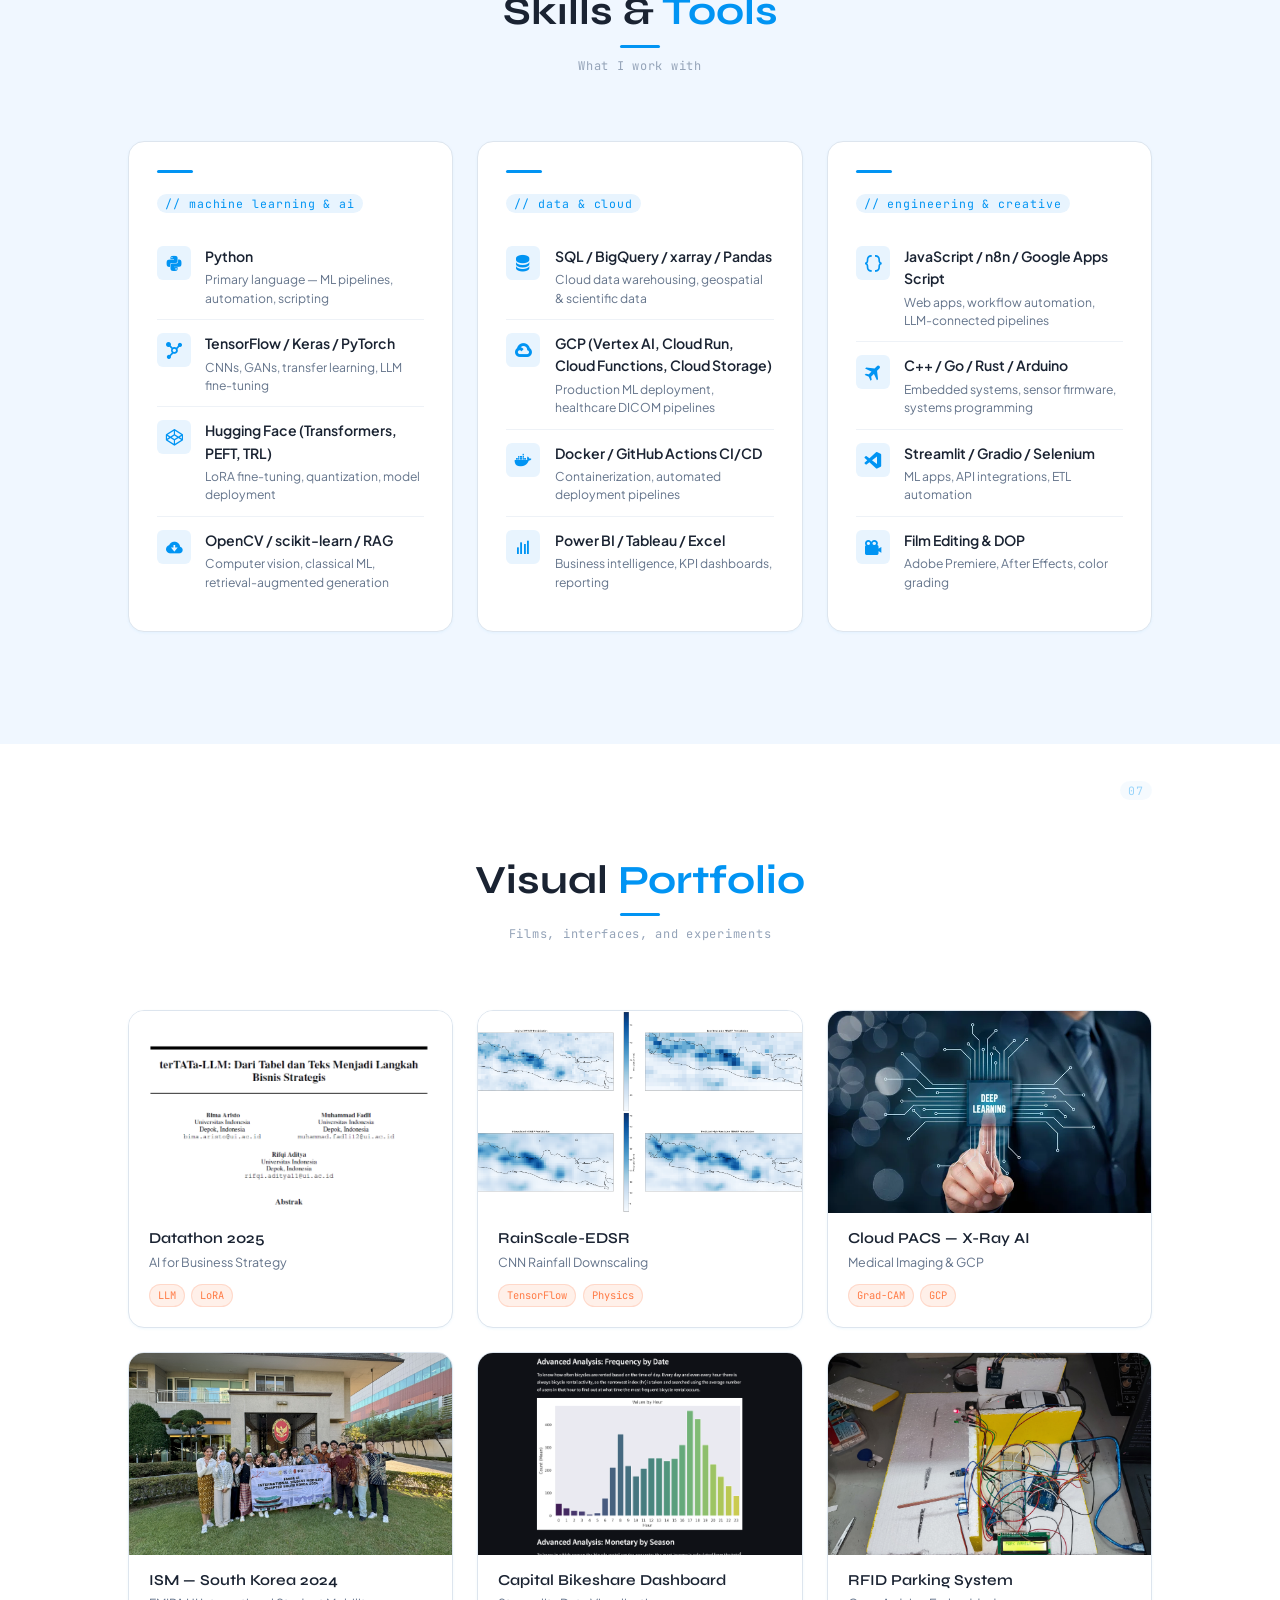
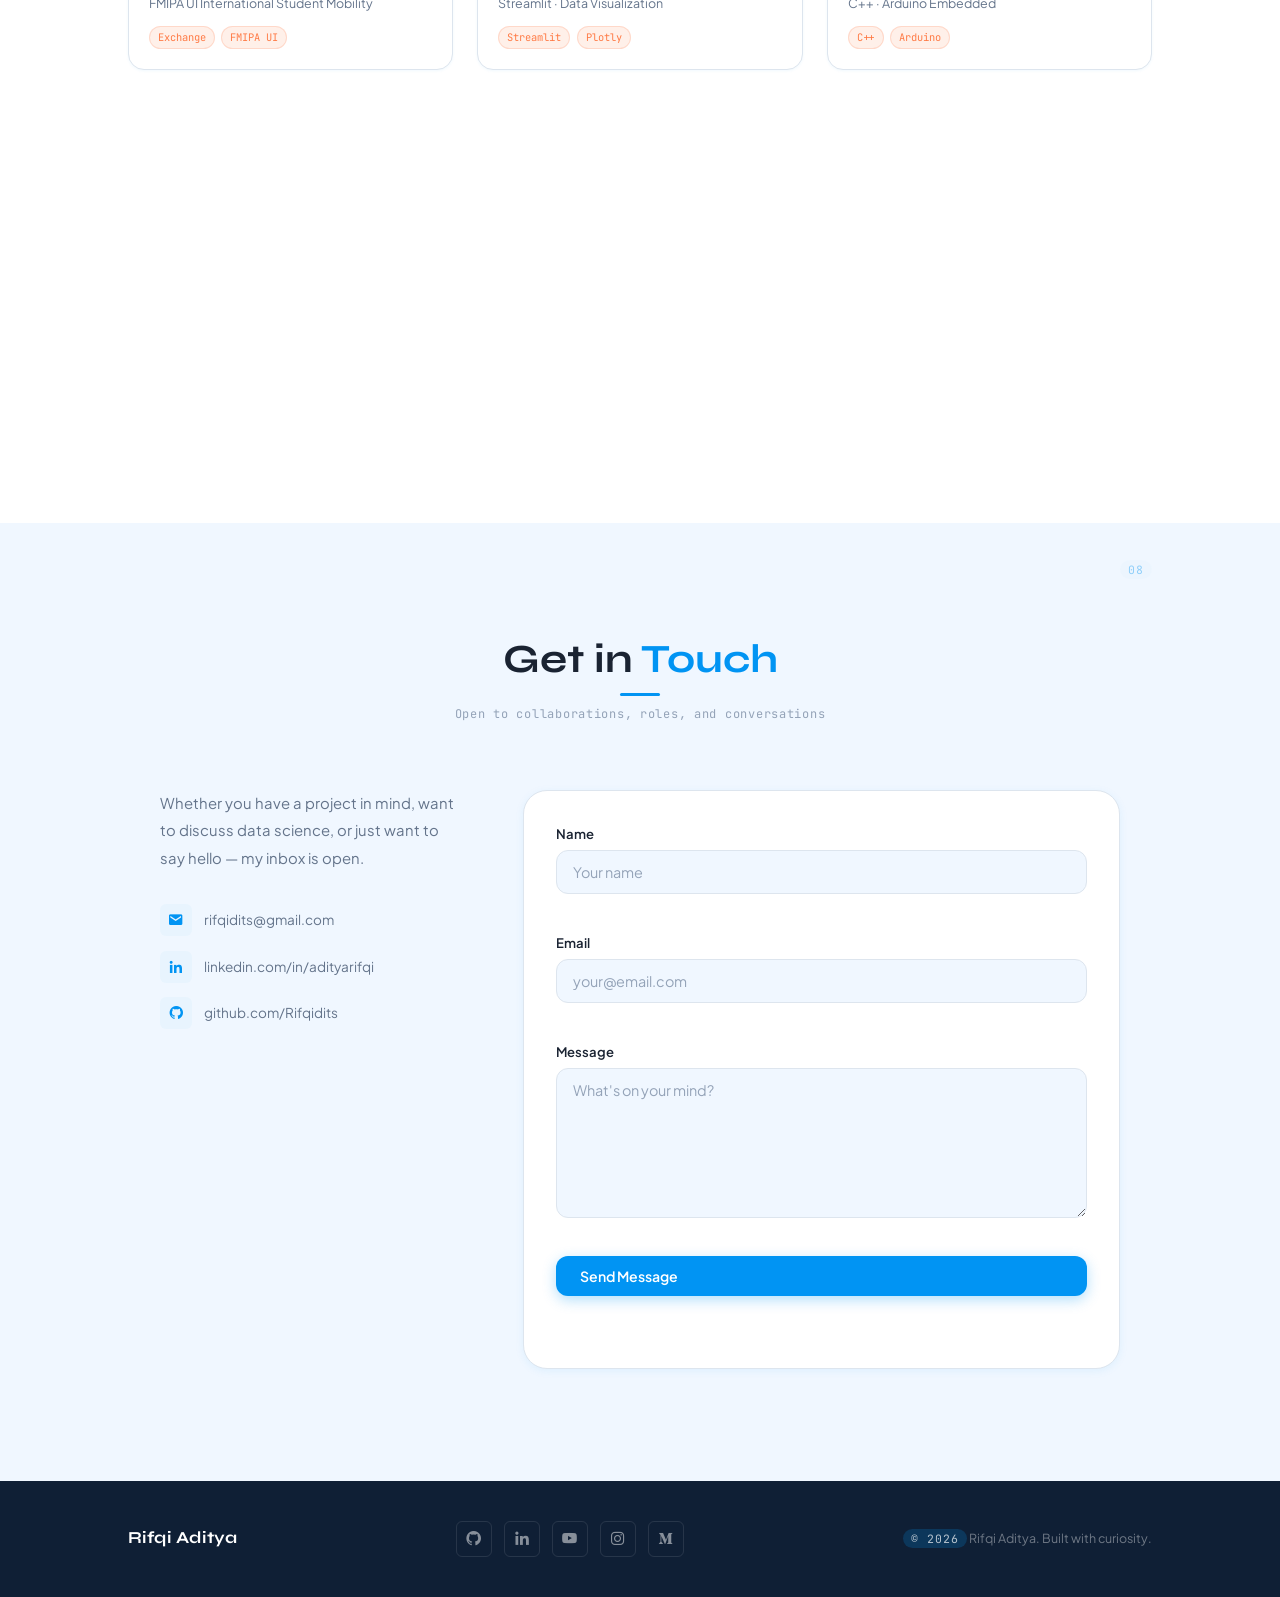
==== commit 10b547b1: "add /projects detail pages with code highlights; fix portfolio links" ====
--- a/index.html
+++ b/index.html
@@ -323,6 +323,7 @@
         <div class="project-tags">
           <span>LoRA</span><span>LLM</span><span>Hugging Face</span><span>TAT-QA</span><span>Python</span>
         </div>
+        <a href="/projects/tertata" class="project-detail-link">View details →</a>
       </article>
 
       <article class="project-card" data-animate>
@@ -337,6 +338,7 @@
         <div class="project-tags">
           <span>TensorFlow</span><span>EDSR</span><span>ResNet-SR</span><span>MSWEP</span><span>Physics</span>
         </div>
+        <a href="/projects/rainscale" class="project-detail-link">View details →</a>
       </article>
 
       <article class="project-card" data-animate>
@@ -351,6 +353,7 @@
         <div class="project-tags">
           <span>TensorFlow</span><span>Grad-CAM</span><span>CLAHE</span><span>GCP</span><span>DICOM</span>
         </div>
+        <a href="/projects/pacs" class="project-detail-link">View details →</a>
       </article>
 
       <article class="project-card" data-animate>
@@ -366,6 +369,7 @@
         <div class="project-tags">
           <span>Python</span><span>Streamlit</span><span>Pandas</span><span>Plotly</span>
         </div>
+        <a href="/projects/bikeshare" class="project-detail-link">View details →</a>
       </article>
 
       <article class="project-card" data-animate>
@@ -378,6 +382,7 @@
         <div class="project-tags">
           <span>C++</span><span>Arduino</span><span>RFID</span><span>EEPROM</span><span>Sensors</span>
         </div>
+        <a href="/projects/rfid" class="project-detail-link">View details →</a>
       </article>
 
     </div>
@@ -537,12 +542,10 @@
       </div>
 
       <div class="portfolio-card" data-animate>
-        <a href="https://www.instagram.com/p/DB3adP_SaUk/" target="_blank" rel="noopener" class="portfolio-img-link">
-          <div class="portfolio-img-wrap">
-            <img src="assets/ml.jpg" alt="Cloud-Based PACS — AI integration for chest X-ray imaging">
-            <div class="portfolio-overlay"><span class="overlay-label">View Project <i class='bx bx-link-external'></i></span></div>
-          </div>
-        </a>
+        <div class="portfolio-img-wrap no-link">
+          <img src="assets/ml.jpg" alt="Cloud-Based PACS — AI integration for chest X-ray imaging">
+          <div class="portfolio-overlay no-link-overlay"><span class="overlay-label">No link available</span></div>
+        </div>
         <div class="portfolio-card-info">
           <h3>Cloud PACS — X-Ray AI</h3>
           <p>Medical Imaging &amp; GCP</p>
@@ -551,10 +554,12 @@
       </div>
 
       <div class="portfolio-card" data-animate>
-        <div class="portfolio-img-wrap no-link">
-          <img src="assets/ism.jpg" alt="International Student Mobility — South Korea 2024">
-          <div class="portfolio-overlay no-link-overlay"><span class="overlay-label">Academic Exchange</span></div>
-        </div>
+        <a href="https://github.com/Rifqidits/C24-DA/" target="_blank" rel="noopener" class="portfolio-img-link">
+          <div class="portfolio-img-wrap">
+            <img src="assets/ism.jpg" alt="International Student Mobility — South Korea 2024">
+            <div class="portfolio-overlay"><span class="overlay-label">View Project <i class='bx bx-link-external'></i></span></div>
+          </div>
+        </a>
         <div class="portfolio-card-info">
           <h3>ISM — South Korea 2024</h3>
           <p>FMIPA UI International Student Mobility</p>
--- a/css/style.css
+++ b/css/style.css
@@ -1705,3 +1705,16 @@
     gap: 0.5rem;
   }
 }
+
+/* ── Project Detail Link ───────────────────────────────────────────────── */
+.project-detail-link {
+  font-family: var(--font-mono);
+  font-size: 0.72rem;
+  color: var(--color-primary);
+  align-self: flex-end;
+  margin-top: auto;
+  padding-top: 0.5rem;
+  transition: opacity var(--transition-fast);
+  letter-spacing: 0.02em;
+}
+.project-detail-link:hover { opacity: 0.65; }
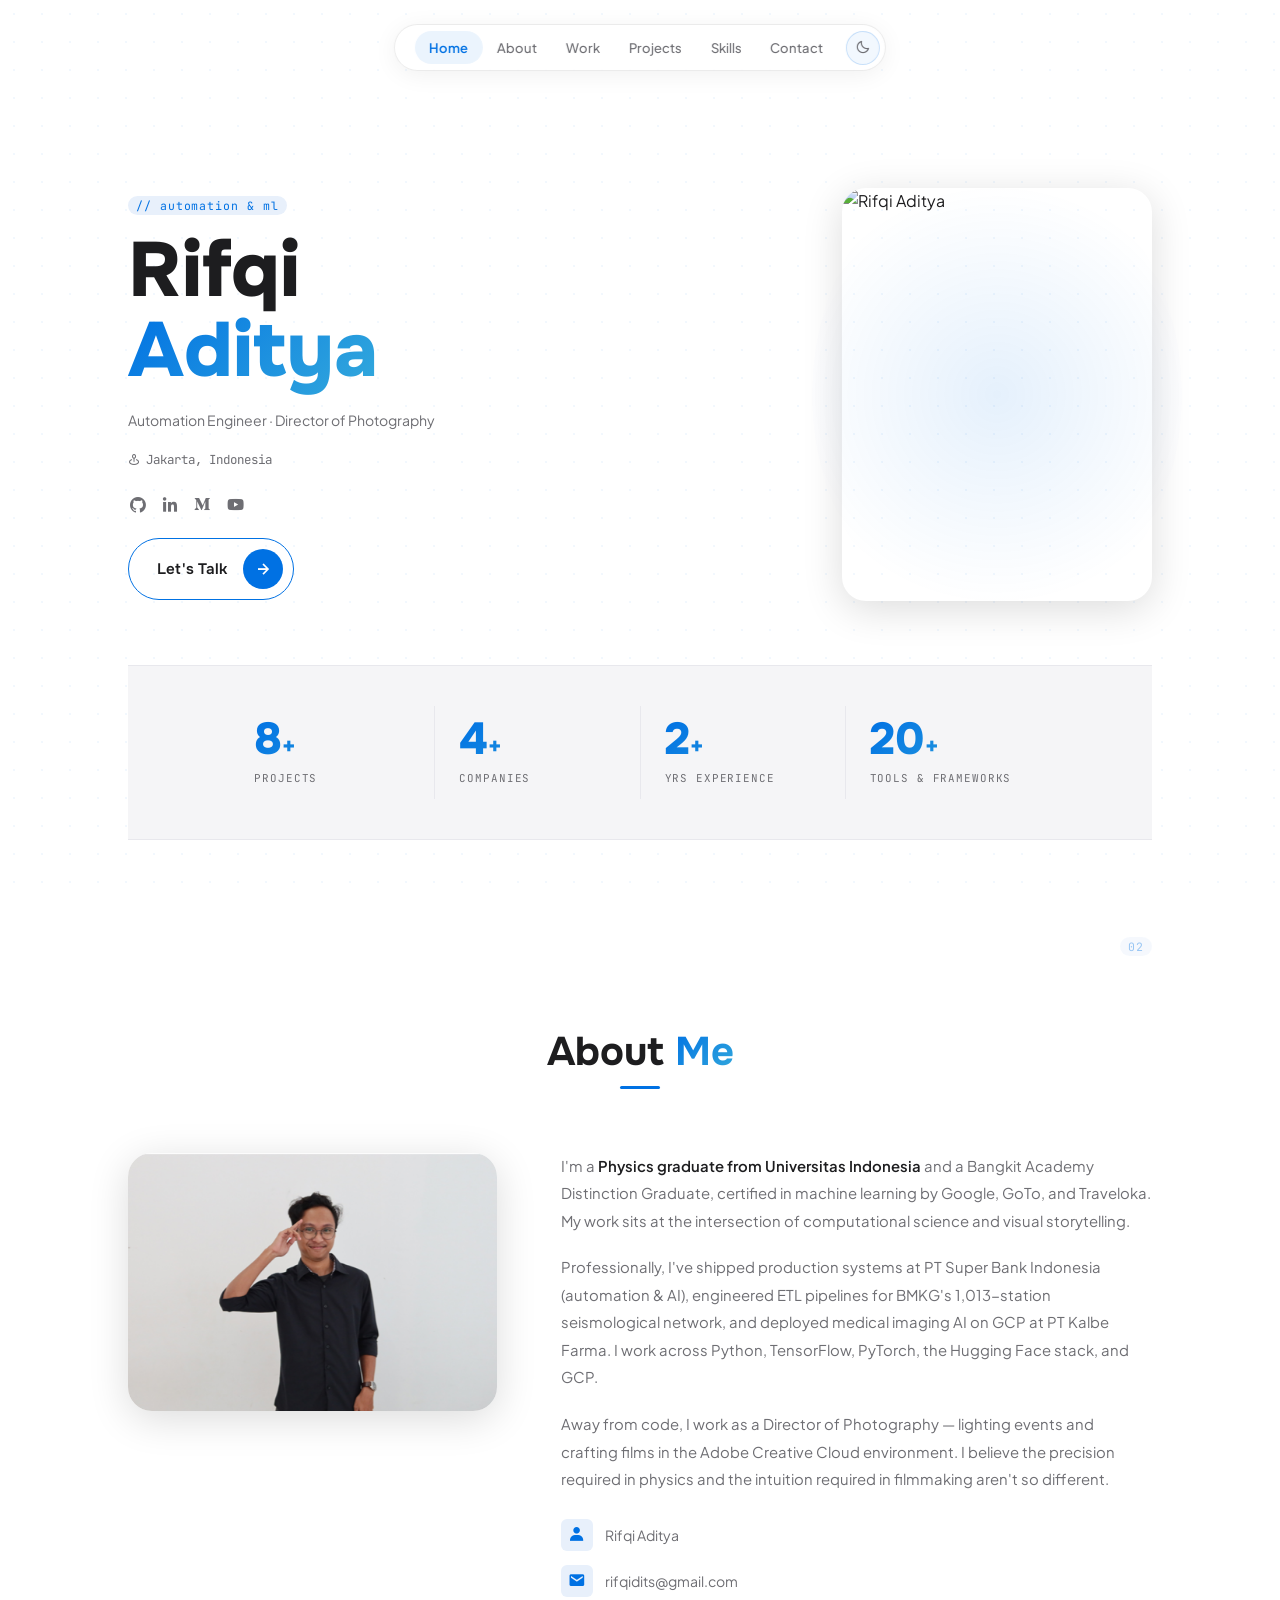
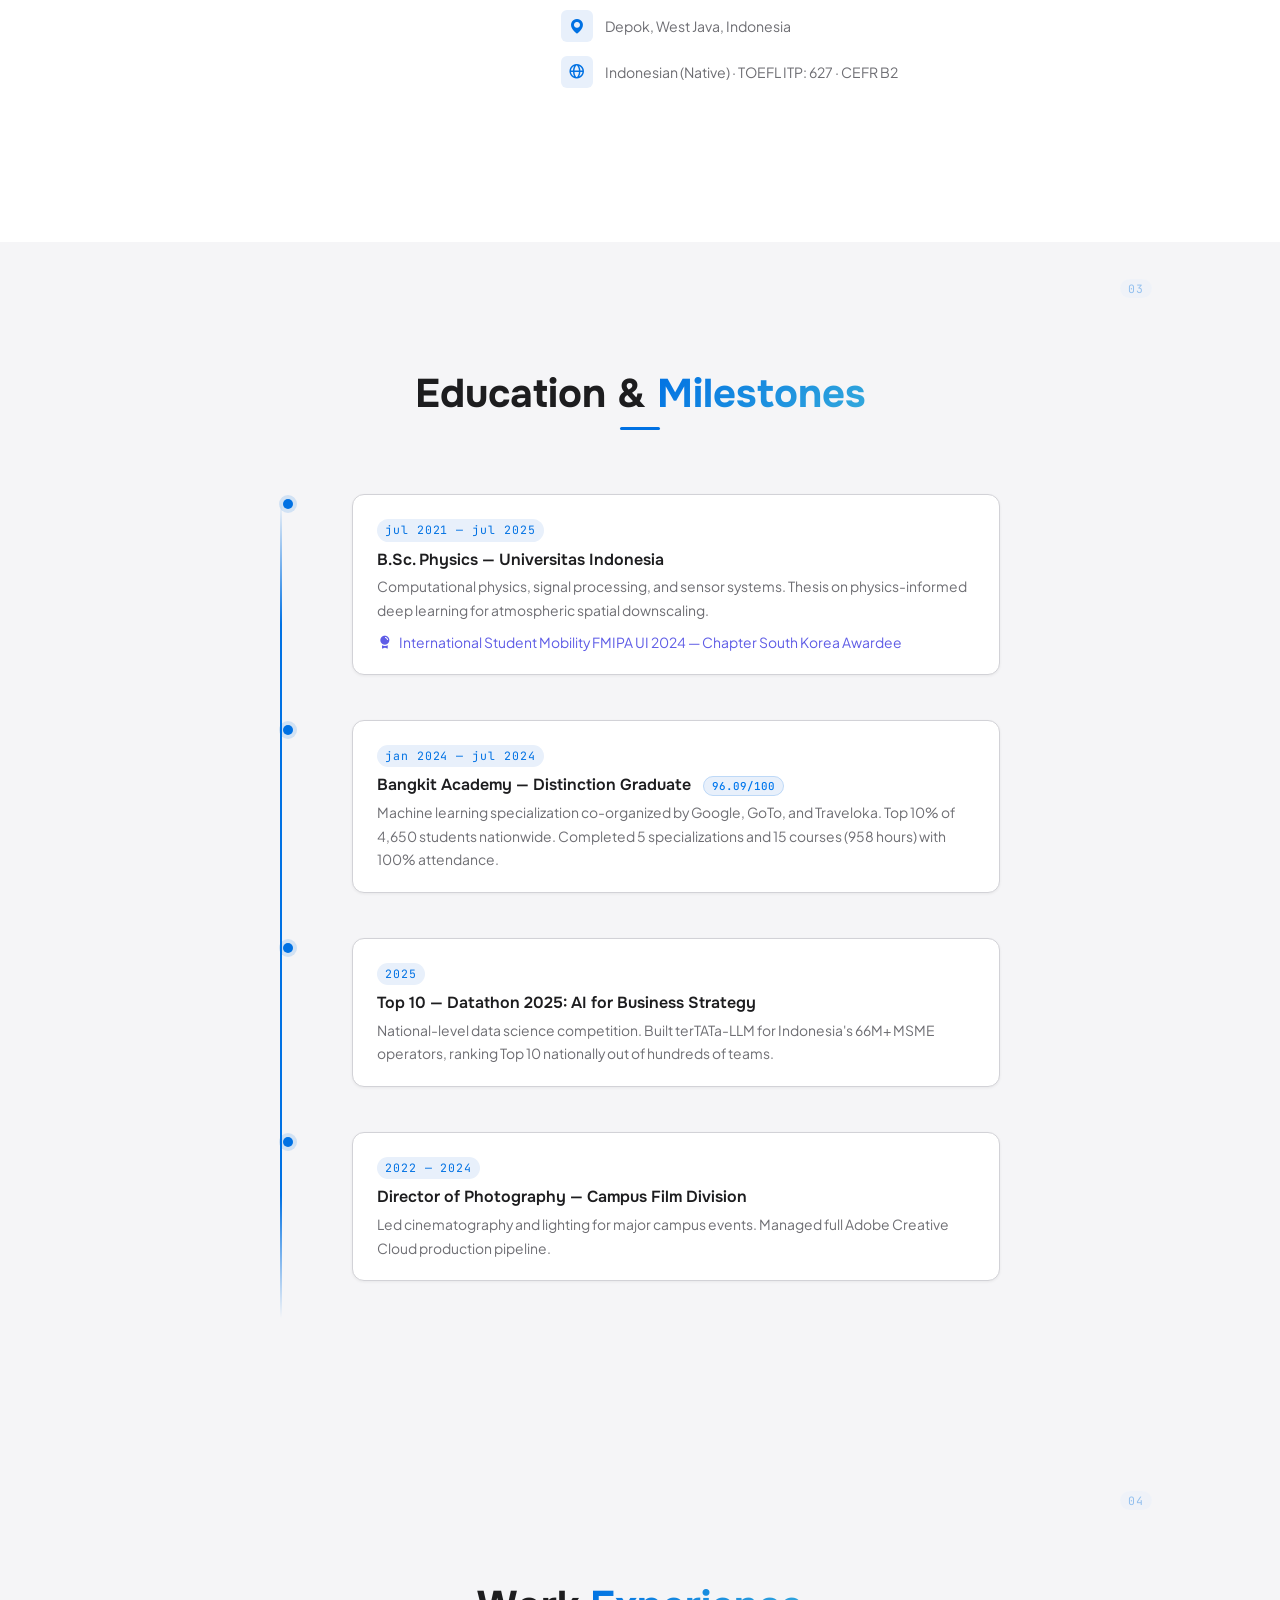
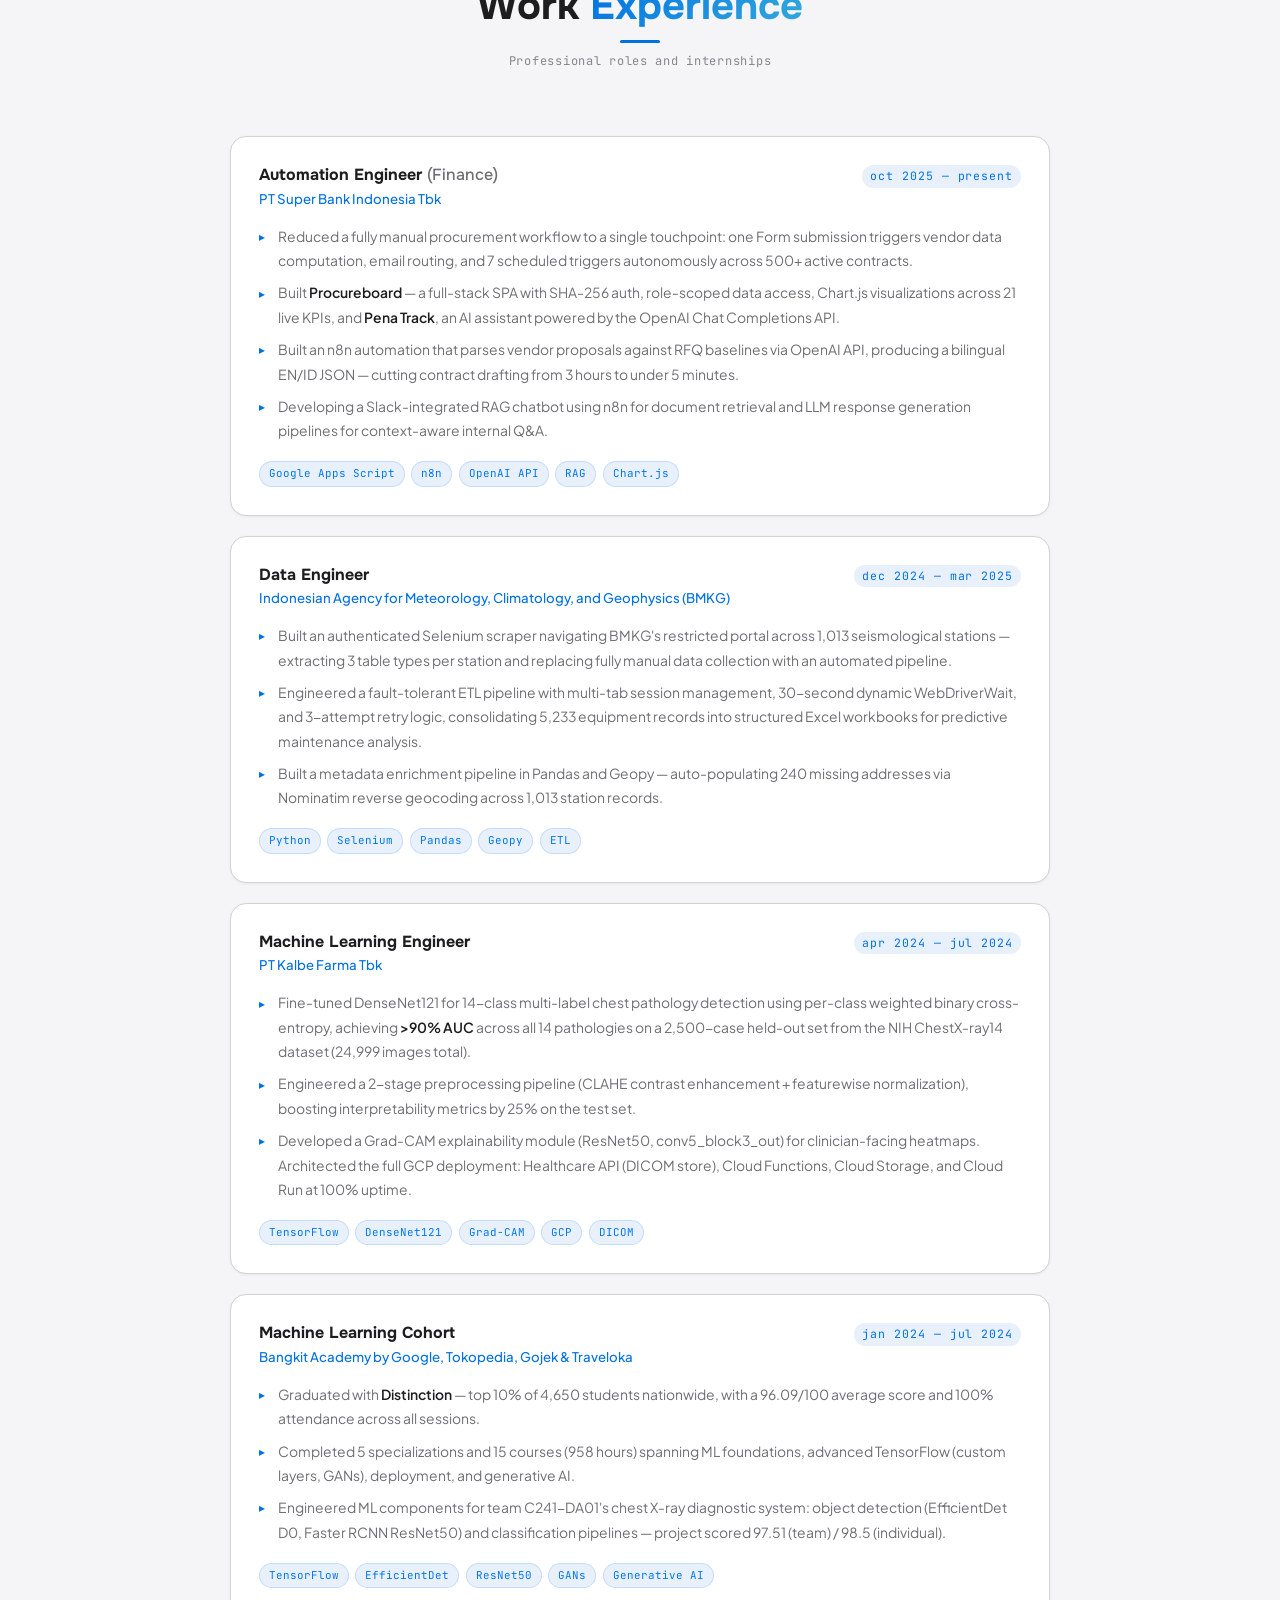
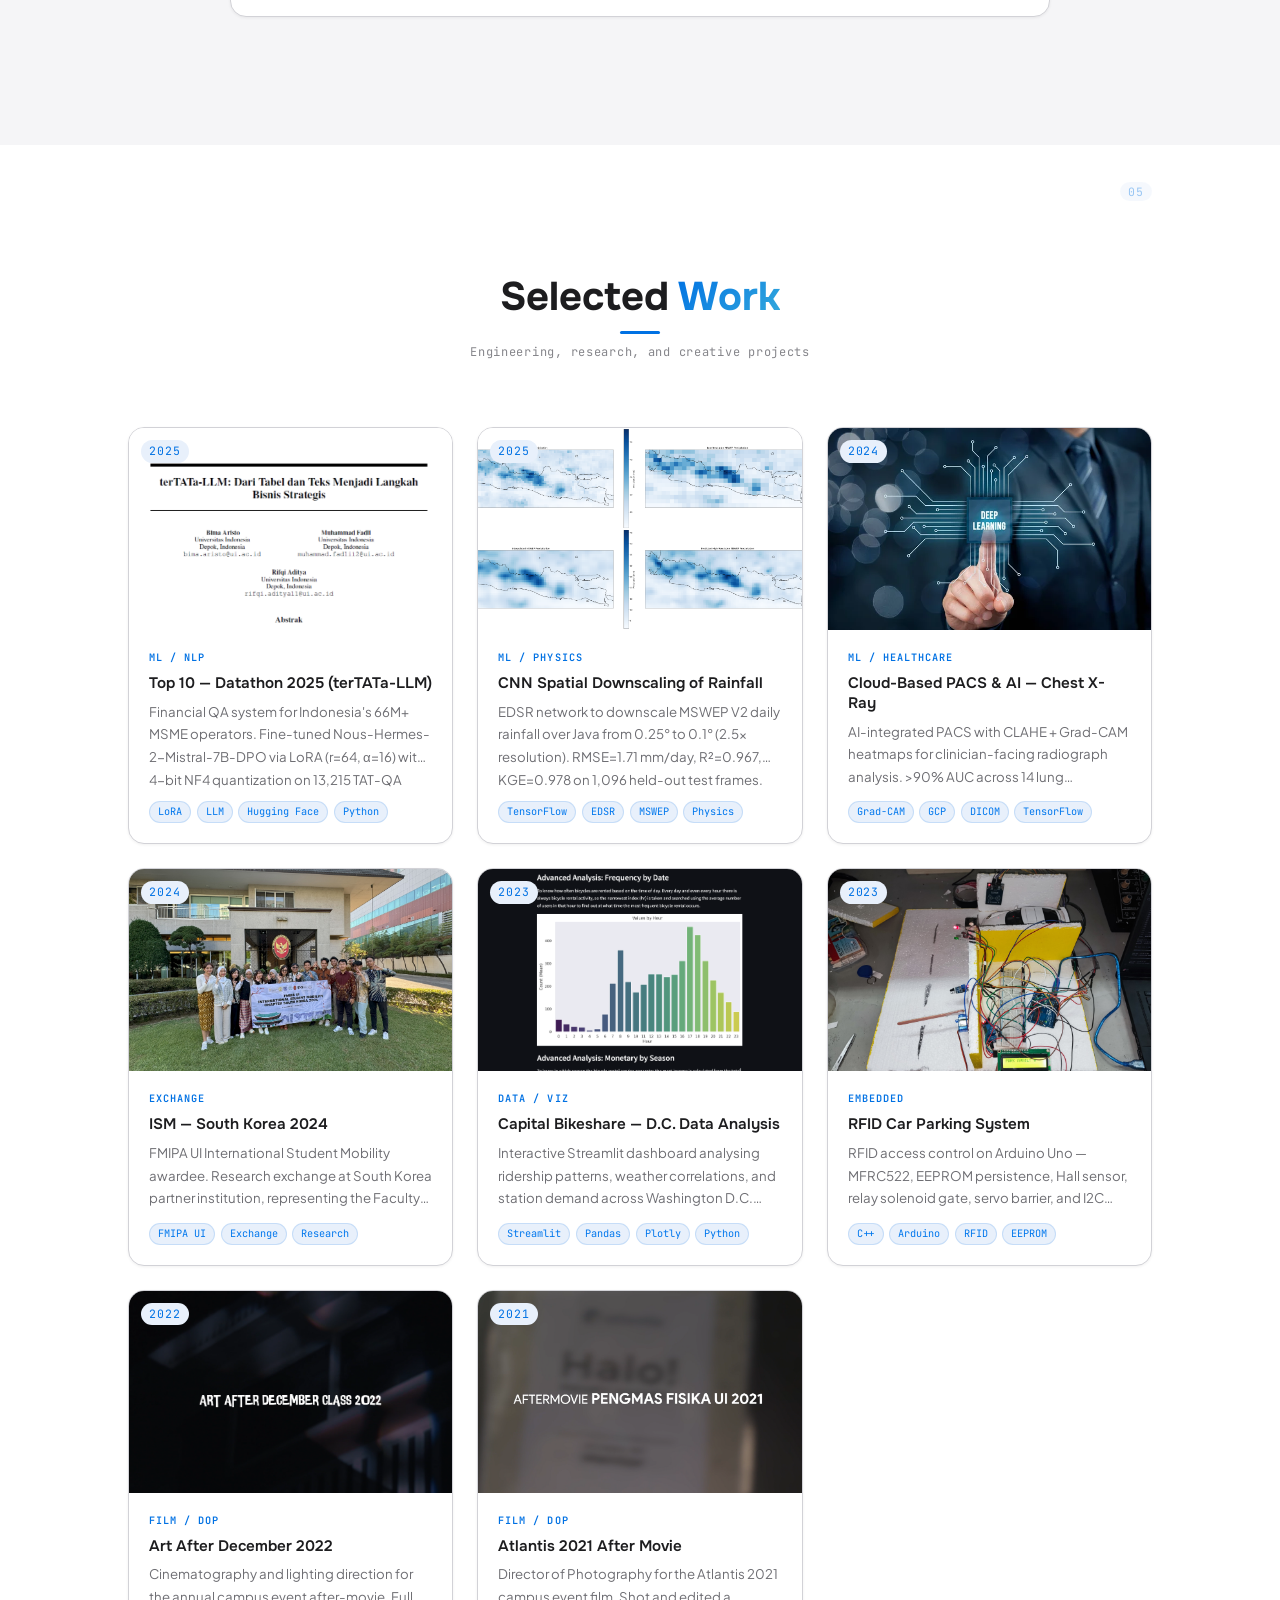
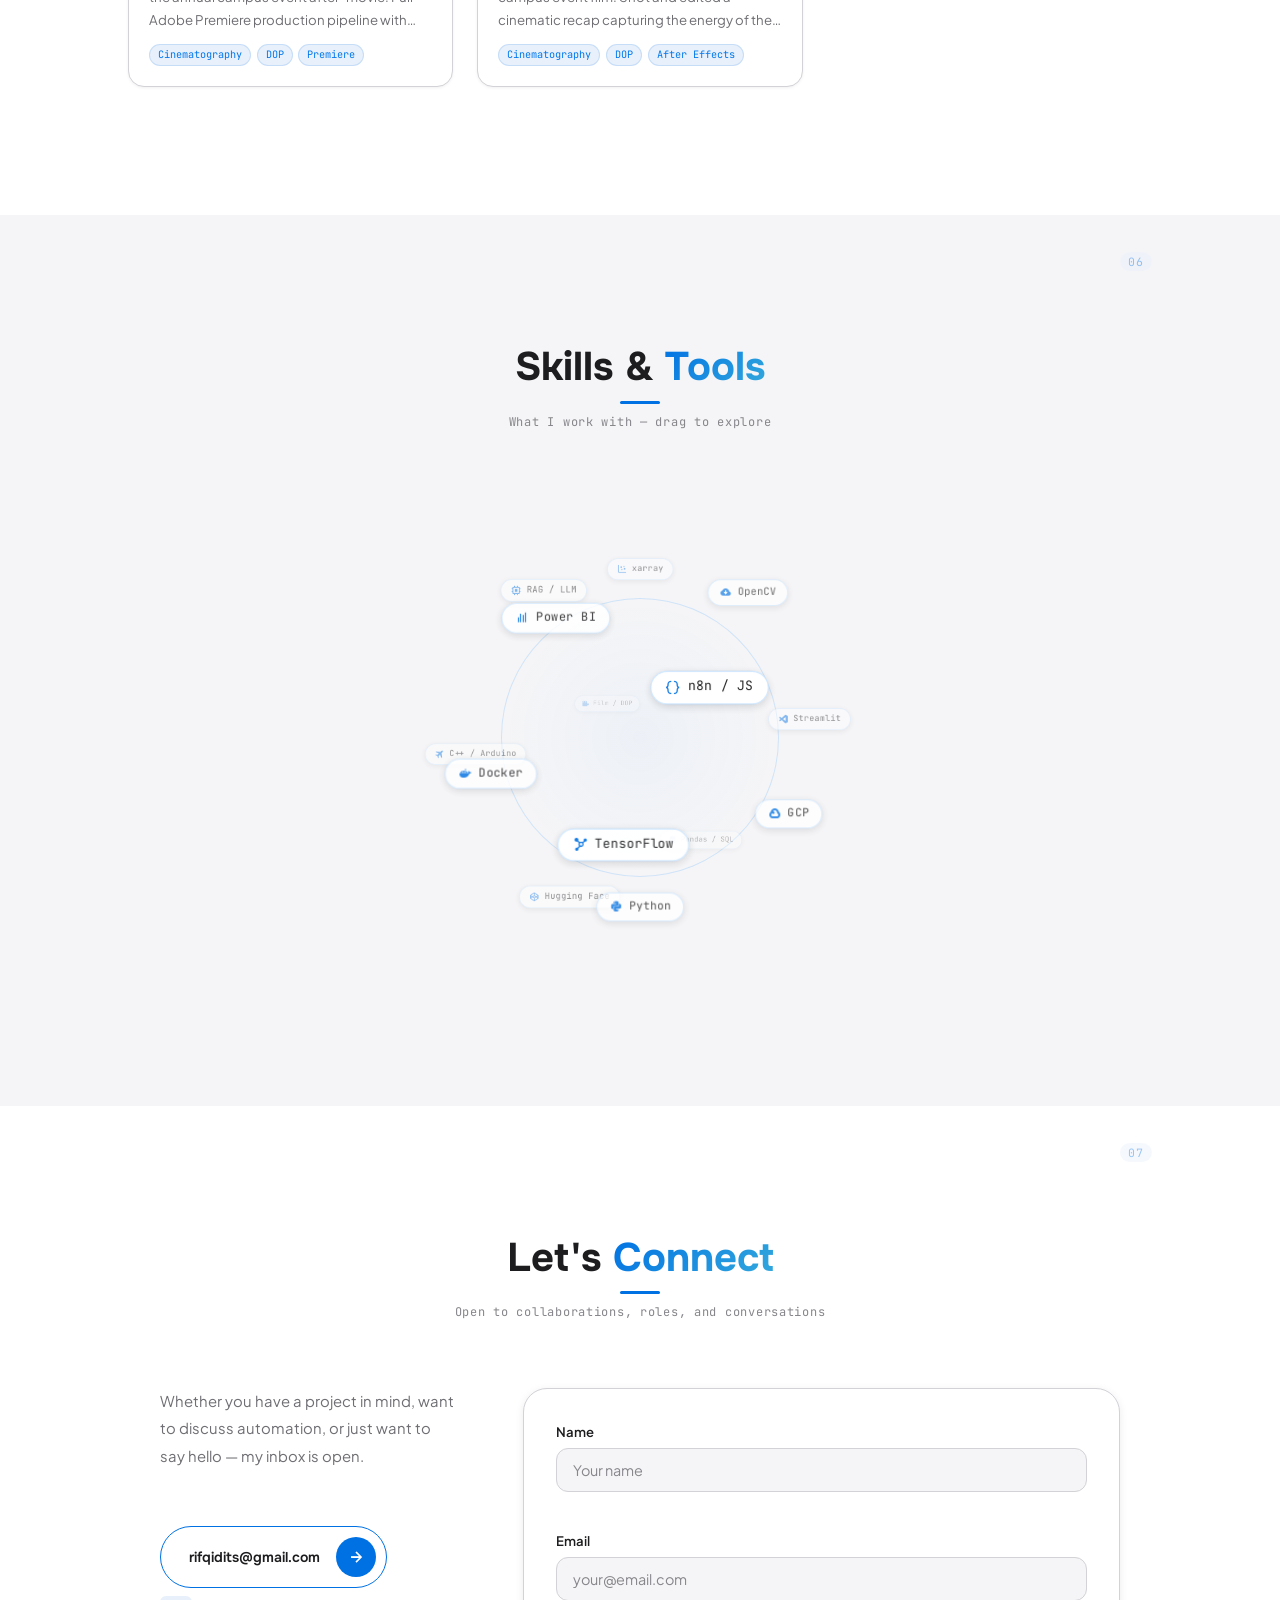
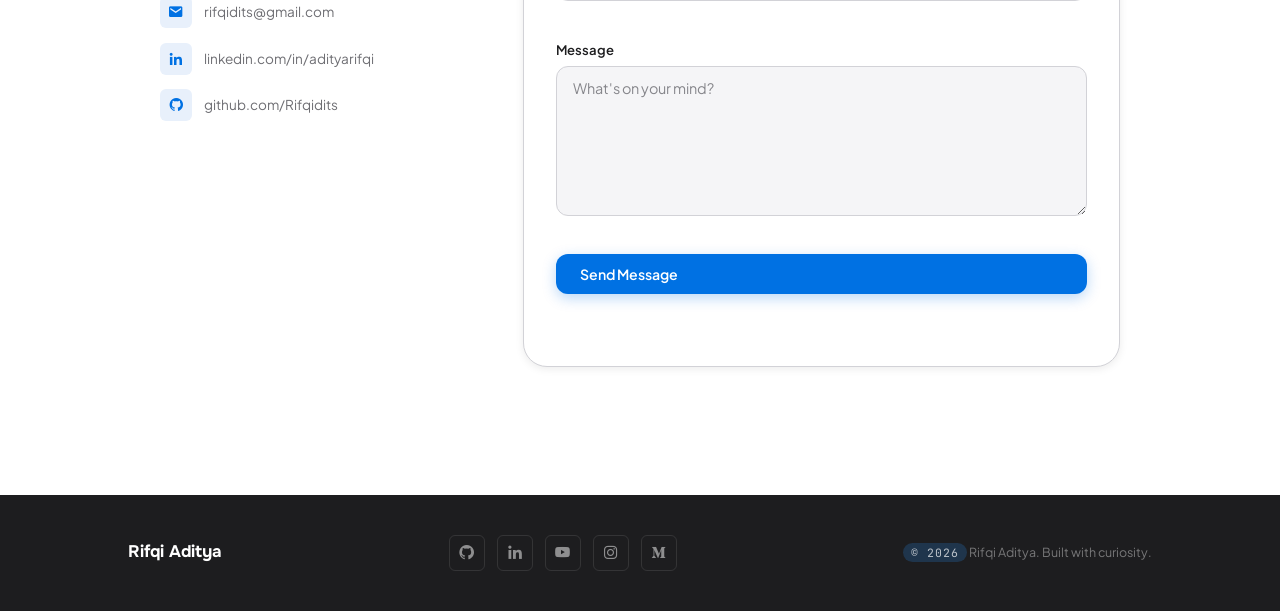
==== commit a7737808: "redesign portfolio: Apple design system, single-column layout, work modal Layout: - Replace two-pane" ====
--- a/index.html
+++ b/index.html
@@ -1,5 +1,5 @@
 ﻿<!DOCTYPE html>
-<html lang="en" data-theme="light">
+<html lang="en" data-theme="dark">
 <head>
   <meta charset="UTF-8">
   <meta http-equiv="X-UA-Compatible" content="IE=edge">
@@ -27,7 +27,7 @@
   <!-- Fonts: Outfit (display), Plus Jakarta Sans (body), JetBrains Mono (mono) -->
   <link rel="preconnect" href="https://fonts.googleapis.com">
   <link rel="preconnect" href="https://fonts.gstatic.com" crossorigin>
-  <link href="https://fonts.googleapis.com/css2?family=Syne:wght@400;500;600;700;800&family=Plus+Jakarta+Sans:ital,wght@0,300;0,400;0,500;0,600;0,700;1,400&family=JetBrains+Mono:wght@400;500&display=swap" rel="stylesheet">
+  <link href="https://fonts.googleapis.com/css2?family=Onest:wght@100..900&family=Plus+Jakarta+Sans:ital,wght@0,300;0,400;0,500;0,600;0,700;1,400&family=JetBrains+Mono:wght@400;500&display=swap" rel="stylesheet">
 
   <!-- BoxIcons -->
   <link rel="stylesheet" href="https://cdn.jsdelivr.net/npm/boxicons@latest/css/boxicons.min.css">
@@ -47,68 +47,44 @@
     </div>
   </div>
 
-  <!-- Header -->
-  <header id="navbar">
-    <a href="#home" class="logo">
-      <span class="logo-mono">RA</span>
-      <span class="logo-full">Rifqi Aditya</span>
-    </a>
-
-    <nav aria-label="Main navigation">
-      <ul class="navbar">
-        <li><a href="#home" data-section="home"><span class="nav-num">01</span>Home</a></li>
-        <li><a href="#about" data-section="about"><span class="nav-num">02</span>About</a></li>
-        <li><a href="#education" data-section="education"><span class="nav-num">03</span>Education</a></li>
-        <li><a href="#experience" data-section="experience"><span class="nav-num">04</span>Experience</a></li>
-        <li><a href="#projects" data-section="projects"><span class="nav-num">05</span>Projects</a></li>
-        <li><a href="#skills" data-section="skills"><span class="nav-num">06</span>Skills</a></li>
-        <li><a href="#portfolio" data-section="portfolio"><span class="nav-num">07</span>Portfolio</a></li>
-        <li><a href="#contact" data-section="contact"><span class="nav-num">08</span>Contact</a></li>
-      </ul>
-    </nav>
-
-    <div class="header-actions">
-      <button class="dark-toggle" id="dark-toggle" aria-label="Toggle dark mode">
-        <i class='bx bx-moon'></i>
-      </button>
-      <button class="menu-btn" id="menu-icon" aria-label="Toggle menu" aria-expanded="false">
-        <span></span>
-        <span></span>
-        <span></span>
-      </button>
-    </div>
-  </header>
+  <!-- Floating Pill Nav -->
+  <nav class="pill-nav" id="pill-nav" aria-label="Main navigation">
+    <ul>
+      <li><a href="#home" class="pill-link active" data-section="home">Home</a></li>
+      <li><a href="#about" class="pill-link" data-section="about">About</a></li>
+      <li><a href="#experience" class="pill-link" data-section="experience">Work</a></li>
+      <li><a href="#projects" class="pill-link" data-section="projects">Projects</a></li>
+      <li><a href="#skills" class="pill-link" data-section="skills">Skills</a></li>
+      <li><a href="#contact" class="pill-link" data-section="contact">Contact</a></li>
+    </ul>
+    <button class="dark-toggle" id="dark-toggle" aria-label="Toggle dark mode">
+      <i class='bx bx-moon'></i>
+    </button>
+  </nav>
 
   <!-- Hero -->
-  <section class="home" id="home">
-    <div class="hero-grid-overlay" aria-hidden="true"></div>
-
-    <div class="social" aria-label="Social links">
-      <a href="https://github.com/Rifqidits" target="_blank" rel="noopener" aria-label="GitHub"><i class='bx bxl-github'></i></a>
-      <a href="https://www.linkedin.com/in/adityarifqi/" target="_blank" rel="noopener" aria-label="LinkedIn"><i class='bx bxl-linkedin'></i></a>
-      <a href="https://medium.com/@rifqidits" target="_blank" rel="noopener" aria-label="Medium"><i class='bx bxl-medium'></i></a>
-      <a href="https://youtube.com/@Qidits/" target="_blank" rel="noopener" aria-label="YouTube"><i class='bx bxl-youtube'></i></a>
-    </div>
-
-    <div class="home-img">
-      <div class="home-img-frame">
-        <img src="assets/profileimg.png" alt="Rifqi Aditya — profile photo">
-      </div>
-    </div>
-
-    <div class="home-text" id="main-content">
-      <p class="hero-label">
-        <span class="mono-tag">// automation &amp; ml</span>
-      </p>
-      <h1>Rifqi<br><em>Aditya</em></h1>
-      <h2 class="hero-role">Automation Engineer <span class="role-divider">·</span> Director of Photography</h2>
-      <p class="hero-bio">Engineer with a Physics background, building data systems and automation infrastructure across the full stack — from ETL pipelines and LLM-powered automation to production-deployed ML models on GCP.</p>
-      <div class="hero-cta">
-        <a href="#contact" class="btn btn-primary">Get in Touch</a>
-        <a href="#experience" class="btn btn-ghost">View Experience</a>
-      </div>
-    </div>
-  </section>
+  <section class="hero" id="home">
+    <div class="hero-content">
+      <div class="hero-text">
+        <p class="hero-tag"><span class="mono-tag">// automation &amp; ml</span></p>
+        <h1 class="hero-name">Rifqi<br><em>Aditya</em></h1>
+        <p class="hero-roles">Automation Engineer &middot; Director of Photography</p>
+        <p class="hero-location"><i class='bx bx-map-pin'></i> Jakarta, Indonesia</p>
+        <div class="hero-social" aria-label="Social links">
+          <a href="https://github.com/Rifqidits" target="_blank" rel="noopener" aria-label="GitHub"><i class='bx bxl-github'></i></a>
+          <a href="https://www.linkedin.com/in/adityarifqi/" target="_blank" rel="noopener" aria-label="LinkedIn"><i class='bx bxl-linkedin'></i></a>
+          <a href="https://medium.com/@rifqidits" target="_blank" rel="noopener" aria-label="Medium"><i class='bx bxl-medium'></i></a>
+          <a href="https://youtube.com/@Qidits/" target="_blank" rel="noopener" aria-label="YouTube"><i class='bx bxl-youtube'></i></a>
+        </div>
+        <a href="#contact" class="btn btn-connect">
+          <span>Let's Talk</span>
+          <span class="btn-arrow-badge" aria-hidden="true"><i class='bx bx-right-arrow-alt'></i></span>
+        </a>
+      </div>
+      <div class="hero-visual">
+        <img src="assets/profileimg.png" alt="Rifqi Aditya" class="hero-photo">
+      </div>
+    </div>
 
   <!-- Stats Strip -->
   <div class="stats-strip" aria-label="Quick stats">
@@ -129,6 +105,9 @@
       <span class="stat-label">Tools &amp; Frameworks</span>
     </div>
   </div>
+  </section><!-- /.hero -->
+
+  <main id="main-content">
 
   <!-- About -->
   <section class="about" id="about">
@@ -301,88 +280,126 @@
     </div>
   </section>
 
-  <!-- Projects -->
-  <section class="projects" id="projects">
+  <!-- Work Gallery -->
+  <section class="work" id="projects">
     <div class="section-label" aria-hidden="true"><span class="mono-tag">05</span></div>
     <div class="heading">
-      <h2>Selected <em>Projects</em></h2>
-      <p class="section-sub">Research, engineering, and creative work</p>
-    </div>
-
-    <div class="projects-grid">
-
-      <article class="project-card" data-animate>
-        <div class="project-card-top">
-          <span class="project-year mono-tag">2025</span>
-          <div class="project-links">
-            <a href="https://github.com/Barudak-Learning/terTATa" target="_blank" rel="noopener" aria-label="GitHub repository"><i class='bx bxl-github'></i></a>
-          </div>
-        </div>
-        <h3 class="project-title">Top 10 — Datathon 2025 (terTATa-LLM)</h3>
-        <p class="project-desc">Financial QA system for Indonesia's 66M+ MSME operators. Fine-tuned Nous-Hermes-2-Mistral-7B-DPO via LoRA (r=64, α=16) with 4-bit NF4 quantization on 13,215 TAT-QA pairs — only 0.72% of 3.78B parameters trained. Achieved F1=46.62. Deployed on Hugging Face Spaces.</p>
-        <div class="project-tags">
-          <span>LoRA</span><span>LLM</span><span>Hugging Face</span><span>TAT-QA</span><span>Python</span>
-        </div>
-        <a href="/projects/tertata" class="project-detail-link">View details →</a>
-      </article>
-
-      <article class="project-card" data-animate>
-        <div class="project-card-top">
-          <span class="project-year mono-tag">2025</span>
-          <div class="project-links">
-            <a href="https://github.com/Rifqidits/RainScale-EDSR" target="_blank" rel="noopener" aria-label="GitHub repository"><i class='bx bxl-github'></i></a>
-          </div>
-        </div>
-        <h3 class="project-title">CNN Spatial Downscaling of Rainfall</h3>
-        <p class="project-desc">EDSR-based network to downscale MSWEP V2 daily rainfall over Java from 0.25° to 0.1° (2.5× spatial resolution). Achieved RMSE=1.71 mm/day, R²=0.967, KGE=0.978 on 1,096 held-out test frames — bridging coarse climate output to operational hydrology precision.</p>
-        <div class="project-tags">
-          <span>TensorFlow</span><span>EDSR</span><span>ResNet-SR</span><span>MSWEP</span><span>Physics</span>
-        </div>
-        <a href="/projects/rainscale" class="project-detail-link">View details →</a>
-      </article>
-
-      <article class="project-card" data-animate>
-        <div class="project-card-top">
-          <span class="project-year mono-tag">2024</span>
-          <div class="project-links">
-            <a href="https://www.instagram.com/p/DB3adP_SaUk/" target="_blank" rel="noopener" aria-label="View project"><i class='bx bx-link-external'></i></a>
-          </div>
-        </div>
-        <h3 class="project-title">Cloud-Based PACS &amp; AI — Chest X-Ray</h3>
-        <p class="project-desc">AI-integrated PACS with CLAHE enhancement and Grad-CAM heatmaps for clinician-facing chest radiograph analysis. Achieved >90% AUC across 14 lung pathologies on NIH ChestX-ray14. Deployed on GCP (Healthcare API, Cloud Run) at 100% uptime.</p>
-        <div class="project-tags">
-          <span>TensorFlow</span><span>Grad-CAM</span><span>CLAHE</span><span>GCP</span><span>DICOM</span>
-        </div>
-        <a href="/projects/pacs" class="project-detail-link">View details →</a>
-      </article>
-
-      <article class="project-card" data-animate>
-        <div class="project-card-top">
-          <span class="project-year mono-tag">2023</span>
-          <div class="project-links">
-            <a href="https://bike-sharing-dataset-qidits.streamlit.app/" target="_blank" rel="noopener" aria-label="Live demo"><i class='bx bx-link-external'></i></a>
-            <a href="https://github.com/Rifqidits/C24-DA/" target="_blank" rel="noopener" aria-label="GitHub repository"><i class='bx bxl-github'></i></a>
-          </div>
-        </div>
-        <h3 class="project-title">Capital Bikeshare — D.C. Data Analysis</h3>
-        <p class="project-desc">Interactive Streamlit dashboard analysing ridership patterns, weather correlations, and station demand across Washington D.C. using the Capital Bikeshare dataset.</p>
-        <div class="project-tags">
-          <span>Python</span><span>Streamlit</span><span>Pandas</span><span>Plotly</span>
-        </div>
-        <a href="/projects/bikeshare" class="project-detail-link">View details →</a>
-      </article>
-
-      <article class="project-card" data-animate>
-        <div class="project-card-top">
-          <span class="project-year mono-tag">2023</span>
-          <div class="project-links"></div>
-        </div>
-        <h3 class="project-title">RFID Car Parking System</h3>
-        <p class="project-desc">RFID access control on Arduino Uno using MFRC522 (SPI), storing multi-card UIDs in EEPROM across power cycles. Integrated KY-024 Hall sensor, infrared sensor for auto-gate closure, relay-controlled solenoid with 10-second window, servo motor barrier, and I2C LCD for live occupancy display.</p>
-        <div class="project-tags">
-          <span>C++</span><span>Arduino</span><span>RFID</span><span>EEPROM</span><span>Sensors</span>
-        </div>
-        <a href="/projects/rfid" class="project-detail-link">View details →</a>
+      <h2>Selected <em>Work</em></h2>
+      <p class="section-sub">Engineering, research, and creative projects</p>
+    </div>
+
+    <div class="work-grid">
+
+      <article class="work-card" data-animate data-detail="/projects/tertata" data-links='[{"href":"https://github.com/Barudak-Learning/terTATa","icon":"bxl-github","label":"GitHub"}]'>
+        <div class="work-img">
+          <img src="assets/datathon.png" alt="Datathon 2025 — terTATa-LLM">
+          <div class="work-hover-hint" aria-hidden="true"><i class='bx bx-expand-alt'></i></div>
+          <span class="work-year mono-tag">2025</span>
+        </div>
+        <div class="work-body">
+          <span class="work-category">ML / NLP</span>
+          <h3 class="work-title">Top 10 — Datathon 2025 (terTATa-LLM)</h3>
+          <p class="work-desc">Financial QA system for Indonesia's 66M+ MSME operators. Fine-tuned Nous-Hermes-2-Mistral-7B-DPO via LoRA (r=64, α=16) with 4-bit NF4 quantization on 13,215 TAT-QA pairs. F1=46.62.</p>
+          <div class="work-tags"><span>LoRA</span><span>LLM</span><span>Hugging Face</span><span>Python</span></div>
+        </div>
+      </article>
+
+      <article class="work-card" data-animate data-detail="/projects/rainscale" data-links='[{"href":"https://github.com/Rifqidits/RainScale-EDSR","icon":"bxl-github","label":"GitHub"}]'>
+        <div class="work-img">
+          <img src="assets/downscaling.png" alt="RainScale-EDSR">
+          <div class="work-hover-hint" aria-hidden="true"><i class='bx bx-expand-alt'></i></div>
+          <span class="work-year mono-tag">2025</span>
+        </div>
+        <div class="work-body">
+          <span class="work-category">ML / Physics</span>
+          <h3 class="work-title">CNN Spatial Downscaling of Rainfall</h3>
+          <p class="work-desc">EDSR network to downscale MSWEP V2 daily rainfall over Java from 0.25° to 0.1° (2.5× resolution). RMSE=1.71 mm/day, R²=0.967, KGE=0.978 on 1,096 held-out test frames.</p>
+          <div class="work-tags"><span>TensorFlow</span><span>EDSR</span><span>MSWEP</span><span>Physics</span></div>
+        </div>
+      </article>
+
+      <article class="work-card" data-animate data-detail="/projects/pacs" data-links='[{"href":"https://github.com/Rifqidits/C24-DA/","icon":"bxl-github","label":"GitHub"}]'>
+        <div class="work-img">
+          <img src="assets/ml.jpg" alt="Cloud PACS — Chest X-Ray AI">
+          <div class="work-hover-hint" aria-hidden="true"><i class='bx bx-expand-alt'></i></div>
+          <span class="work-year mono-tag">2024</span>
+        </div>
+        <div class="work-body">
+          <span class="work-category">ML / Healthcare</span>
+          <h3 class="work-title">Cloud-Based PACS &amp; AI — Chest X-Ray</h3>
+          <p class="work-desc">AI-integrated PACS with CLAHE + Grad-CAM heatmaps for clinician-facing radiograph analysis. &gt;90% AUC across 14 lung pathologies. Deployed on GCP at 100% uptime.</p>
+          <div class="work-tags"><span>Grad-CAM</span><span>GCP</span><span>DICOM</span><span>TensorFlow</span></div>
+        </div>
+      </article>
+
+      <article class="work-card" data-animate data-links='[{"href":"https://www.instagram.com/p/DB3adP_SaUk/","icon":"bxl-instagram","label":"Instagram"}]'>
+        <div class="work-img">
+          <img src="assets/ism.jpg" alt="ISM — South Korea 2024">
+          <div class="work-hover-hint" aria-hidden="true"><i class='bx bx-expand-alt'></i></div>
+          <span class="work-year mono-tag">2024</span>
+        </div>
+        <div class="work-body">
+          <span class="work-category">Exchange</span>
+          <h3 class="work-title">ISM — South Korea 2024</h3>
+          <p class="work-desc">FMIPA UI International Student Mobility awardee. Research exchange at South Korea partner institution, representing the Faculty of Mathematics and Natural Sciences.</p>
+          <div class="work-tags"><span>FMIPA UI</span><span>Exchange</span><span>Research</span></div>
+        </div>
+      </article>
+
+      <article class="work-card" data-animate data-detail="/projects/bikeshare" data-links='[{"href":"https://bike-sharing-dataset-qidits.streamlit.app/","icon":"bx-link-external","label":"Live"},{"href":"https://github.com/Rifqidits/C24-DA/","icon":"bxl-github","label":"GitHub"}]'>
+        <div class="work-img">
+          <img src="assets/ds-washingtondc.png" alt="Capital Bikeshare Dashboard">
+          <div class="work-hover-hint" aria-hidden="true"><i class='bx bx-expand-alt'></i></div>
+          <span class="work-year mono-tag">2023</span>
+        </div>
+        <div class="work-body">
+          <span class="work-category">Data / Viz</span>
+          <h3 class="work-title">Capital Bikeshare — D.C. Data Analysis</h3>
+          <p class="work-desc">Interactive Streamlit dashboard analysing ridership patterns, weather correlations, and station demand across Washington D.C. using the Capital Bikeshare dataset.</p>
+          <div class="work-tags"><span>Streamlit</span><span>Pandas</span><span>Plotly</span><span>Python</span></div>
+        </div>
+      </article>
+
+      <article class="work-card" data-animate data-detail="/projects/rfid">
+        <div class="work-img">
+          <img src="assets/embed.jpeg" alt="RFID Car Parking System">
+          <div class="work-hover-hint" aria-hidden="true"><i class='bx bx-expand-alt'></i></div>
+          <span class="work-year mono-tag">2023</span>
+        </div>
+        <div class="work-body">
+          <span class="work-category">Embedded</span>
+          <h3 class="work-title">RFID Car Parking System</h3>
+          <p class="work-desc">RFID access control on Arduino Uno — MFRC522, EEPROM persistence, Hall sensor, relay solenoid gate, servo barrier, and I2C LCD for live occupancy display.</p>
+          <div class="work-tags"><span>C++</span><span>Arduino</span><span>RFID</span><span>EEPROM</span></div>
+        </div>
+      </article>
+
+      <article class="work-card" data-animate data-links='[{"href":"https://www.youtube.com/watch?v=C2ijQoeC7ss/","icon":"bxl-youtube","label":"YouTube"}]'>
+        <div class="work-img">
+          <img src="assets/aftermovie-aadc.png" alt="Art After December 2022">
+          <div class="work-hover-hint" aria-hidden="true"><i class='bx bx-expand-alt'></i></div>
+          <span class="work-year mono-tag">2022</span>
+        </div>
+        <div class="work-body">
+          <span class="work-category">Film / DOP</span>
+          <h3 class="work-title">Art After December 2022</h3>
+          <p class="work-desc">Cinematography and lighting direction for the annual campus event after-movie. Full Adobe Premiere production pipeline with colour grading and sound design.</p>
+          <div class="work-tags"><span>Cinematography</span><span>DOP</span><span>Premiere</span></div>
+        </div>
+      </article>
+
+      <article class="work-card" data-animate data-links='[{"href":"https://www.instagram.com/reel/CY06UqIljw0/","icon":"bxl-instagram","label":"Instagram"}]'>
+        <div class="work-img">
+          <img src="assets/aftermovie-atlantis.png" alt="Atlantis 2021 After Movie">
+          <div class="work-hover-hint" aria-hidden="true"><i class='bx bx-expand-alt'></i></div>
+          <span class="work-year mono-tag">2021</span>
+        </div>
+        <div class="work-body">
+          <span class="work-category">Film / DOP</span>
+          <h3 class="work-title">Atlantis 2021 After Movie</h3>
+          <p class="work-desc">Director of Photography for the Atlantis 2021 campus event film. Shot and edited a cinematic recap capturing the energy of the event.</p>
+          <div class="work-tags"><span>Cinematography</span><span>DOP</span><span>After Effects</span></div>
+        </div>
       </article>
 
     </div>
@@ -393,248 +410,43 @@
     <div class="section-label" aria-hidden="true"><span class="mono-tag">06</span></div>
     <div class="heading">
       <h2>Skills &amp; <em>Tools</em></h2>
-      <p class="section-sub">What I work with</p>
-    </div>
-
-    <div class="skills-grid">
-
-      <div class="skill-category" data-animate>
-        <h3 class="skill-cat-label"><span class="mono-tag">// machine learning &amp; AI</span></h3>
-        <div class="skill-list">
-          <div class="skill-item">
-            <i class='bx bxl-python' aria-hidden="true"></i>
-            <div class="skill-info">
-              <span class="skill-name">Python</span>
-              <span class="skill-desc">Primary language — ML pipelines, automation, scripting</span>
-            </div>
-          </div>
-          <div class="skill-item">
-            <i class='bx bxs-network-chart' aria-hidden="true"></i>
-            <div class="skill-info">
-              <span class="skill-name">TensorFlow / Keras / PyTorch</span>
-              <span class="skill-desc">CNNs, GANs, transfer learning, LLM fine-tuning</span>
-            </div>
-          </div>
-          <div class="skill-item">
-            <i class='bx bxl-codepen' aria-hidden="true"></i>
-            <div class="skill-info">
-              <span class="skill-name">Hugging Face (Transformers, PEFT, TRL)</span>
-              <span class="skill-desc">LoRA fine-tuning, quantization, model deployment</span>
-            </div>
-          </div>
-          <div class="skill-item">
-            <i class='bx bxs-cloud-download' aria-hidden="true"></i>
-            <div class="skill-info">
-              <span class="skill-name">OpenCV / scikit-learn / RAG</span>
-              <span class="skill-desc">Computer vision, classical ML, retrieval-augmented generation</span>
-            </div>
-          </div>
-        </div>
-      </div>
-
-      <div class="skill-category" data-animate>
-        <h3 class="skill-cat-label"><span class="mono-tag">// data &amp; cloud</span></h3>
-        <div class="skill-list">
-          <div class="skill-item">
-            <i class='bx bxs-data' aria-hidden="true"></i>
-            <div class="skill-info">
-              <span class="skill-name">SQL / BigQuery / xarray / Pandas</span>
-              <span class="skill-desc">Cloud data warehousing, geospatial & scientific data</span>
-            </div>
-          </div>
-          <div class="skill-item">
-            <i class='bx bxl-google-cloud' aria-hidden="true"></i>
-            <div class="skill-info">
-              <span class="skill-name">GCP (Vertex AI, Cloud Run, Cloud Functions, Cloud Storage)</span>
-              <span class="skill-desc">Production ML deployment, healthcare DICOM pipelines</span>
-            </div>
-          </div>
-          <div class="skill-item">
-            <i class='bx bxl-docker' aria-hidden="true"></i>
-            <div class="skill-info">
-              <span class="skill-name">Docker / GitHub Actions CI/CD</span>
-              <span class="skill-desc">Containerization, automated deployment pipelines</span>
-            </div>
-          </div>
-          <div class="skill-item">
-            <i class='bx bx-bar-chart' aria-hidden="true"></i>
-            <div class="skill-info">
-              <span class="skill-name">Power BI / Tableau / Excel</span>
-              <span class="skill-desc">Business intelligence, KPI dashboards, reporting</span>
-            </div>
-          </div>
-        </div>
-      </div>
-
-      <div class="skill-category" data-animate>
-        <h3 class="skill-cat-label"><span class="mono-tag">// engineering &amp; creative</span></h3>
-        <div class="skill-list">
-          <div class="skill-item">
-            <i class='bx bx-code-curly' aria-hidden="true"></i>
-            <div class="skill-info">
-              <span class="skill-name">JavaScript / n8n / Google Apps Script</span>
-              <span class="skill-desc">Web apps, workflow automation, LLM-connected pipelines</span>
-            </div>
-          </div>
-          <div class="skill-item">
-            <i class='bx bxs-plane-alt' aria-hidden="true"></i>
-            <div class="skill-info">
-              <span class="skill-name">C++ / Go / Rust / Arduino</span>
-              <span class="skill-desc">Embedded systems, sensor firmware, systems programming</span>
-            </div>
-          </div>
-          <div class="skill-item">
-            <i class='bx bxl-visual-studio' aria-hidden="true"></i>
-            <div class="skill-info">
-              <span class="skill-name">Streamlit / Gradio / Selenium</span>
-              <span class="skill-desc">ML apps, API integrations, ETL automation</span>
-            </div>
-          </div>
-          <div class="skill-item">
-            <i class='bx bxs-camera-movie' aria-hidden="true"></i>
-            <div class="skill-info">
-              <span class="skill-name">Film Editing &amp; DOP</span>
-              <span class="skill-desc">Adobe Premiere, After Effects, color grading</span>
-            </div>
-          </div>
-        </div>
-      </div>
-
+      <p class="section-sub">What I work with — drag to explore</p>
+    </div>
+
+    <div class="skills-globe-wrapper" id="skills-globe" aria-label="Skills sphere — drag to explore">
+      <div class="globe-ring" aria-hidden="true"></div>
+      <div class="skill-tag" data-icon="bxl-python">Python</div>
+      <div class="skill-tag" data-icon="bxs-network-chart">TensorFlow</div>
+      <div class="skill-tag" data-icon="bxl-codepen">Hugging Face</div>
+      <div class="skill-tag" data-icon="bxl-google-cloud">GCP</div>
+      <div class="skill-tag" data-icon="bxl-docker">Docker</div>
+      <div class="skill-tag" data-icon="bxs-data">Pandas / SQL</div>
+      <div class="skill-tag" data-icon="bx-code-curly">n8n / JS</div>
+      <div class="skill-tag" data-icon="bxs-plane-alt">C++ / Arduino</div>
+      <div class="skill-tag" data-icon="bxl-visual-studio">Streamlit</div>
+      <div class="skill-tag" data-icon="bx-bar-chart">Power BI</div>
+      <div class="skill-tag" data-icon="bxs-camera-movie">Film / DOP</div>
+      <div class="skill-tag" data-icon="bxs-cloud-download">OpenCV</div>
+      <div class="skill-tag" data-icon="bx-chip">RAG / LLM</div>
+      <div class="skill-tag" data-icon="bx-scatter-chart">xarray</div>
     </div>
   </section>
 
-  <!-- Portfolio -->
-  <section class="portfolio" id="portfolio">
+  <!-- Contact -->
+  <section class="contact" id="contact">
     <div class="section-label" aria-hidden="true"><span class="mono-tag">07</span></div>
     <div class="heading">
-      <h2>Visual <em>Portfolio</em></h2>
-      <p class="section-sub">Films, interfaces, and experiments</p>
-    </div>
-
-    <div class="portfolio-content">
-
-      <div class="portfolio-card" data-animate>
-        <a href="https://github.com/Barudak-Learning/terTATa" target="_blank" rel="noopener" class="portfolio-img-link">
-          <div class="portfolio-img-wrap">
-            <img src="assets/datathon.png" alt="Datathon 2025 — terTATa-LLM project screenshot">
-            <div class="portfolio-overlay"><span class="overlay-label">View Project <i class='bx bx-link-external'></i></span></div>
-          </div>
-        </a>
-        <div class="portfolio-card-info">
-          <h3>Datathon 2025</h3>
-          <p>AI for Business Strategy</p>
-          <div class="portfolio-tags"><span>LLM</span><span>LoRA</span></div>
-        </div>
-      </div>
-
-      <div class="portfolio-card" data-animate>
-        <a href="https://github.com/Rifqidits/RainScale-EDSR" target="_blank" rel="noopener" class="portfolio-img-link">
-          <div class="portfolio-img-wrap">
-            <img src="assets/downscaling.png?v=2" alt="RainScale-EDSR — CNN rainfall downscaling project">
-            <div class="portfolio-overlay"><span class="overlay-label">View Project <i class='bx bx-link-external'></i></span></div>
-          </div>
-        </a>
-        <div class="portfolio-card-info">
-          <h3>RainScale-EDSR</h3>
-          <p>CNN Rainfall Downscaling</p>
-          <div class="portfolio-tags"><span>TensorFlow</span><span>Physics</span></div>
-        </div>
-      </div>
-
-      <div class="portfolio-card" data-animate>
-        <div class="portfolio-img-wrap no-link">
-          <img src="assets/ml.jpg" alt="Cloud-Based PACS — AI integration for chest X-ray imaging">
-          <div class="portfolio-overlay no-link-overlay"><span class="overlay-label">No link available</span></div>
-        </div>
-        <div class="portfolio-card-info">
-          <h3>Cloud PACS — X-Ray AI</h3>
-          <p>Medical Imaging &amp; GCP</p>
-          <div class="portfolio-tags"><span>Grad-CAM</span><span>GCP</span></div>
-        </div>
-      </div>
-
-      <div class="portfolio-card" data-animate>
-        <a href="https://github.com/Rifqidits/C24-DA/" target="_blank" rel="noopener" class="portfolio-img-link">
-          <div class="portfolio-img-wrap">
-            <img src="assets/ism.jpg" alt="International Student Mobility — South Korea 2024">
-            <div class="portfolio-overlay"><span class="overlay-label">View Project <i class='bx bx-link-external'></i></span></div>
-          </div>
-        </a>
-        <div class="portfolio-card-info">
-          <h3>ISM — South Korea 2024</h3>
-          <p>FMIPA UI International Student Mobility</p>
-          <div class="portfolio-tags"><span>Exchange</span><span>FMIPA UI</span></div>
-        </div>
-      </div>
-
-      <div class="portfolio-card" data-animate>
-        <a href="https://bike-sharing-dataset-qidits.streamlit.app/" target="_blank" rel="noopener" class="portfolio-img-link">
-          <div class="portfolio-img-wrap">
-            <img src="assets/ds-washingtondc.png" alt="Capital Bikeshare — data analysis dashboard for Washington D.C.">
-            <div class="portfolio-overlay"><span class="overlay-label">Live Demo <i class='bx bx-link-external'></i></span></div>
-          </div>
-        </a>
-        <div class="portfolio-card-info">
-          <h3>Capital Bikeshare Dashboard</h3>
-          <p>Streamlit · Data Visualization</p>
-          <div class="portfolio-tags"><span>Streamlit</span><span>Plotly</span></div>
-        </div>
-      </div>
-
-      <div class="portfolio-card" data-animate>
-        <div class="portfolio-img-wrap no-link">
-          <img src="assets/embed.jpeg" alt="RFID Car Parking System — Arduino embedded project">
-          <div class="portfolio-overlay no-link-overlay"><span class="overlay-label">No link available</span></div>
-        </div>
-        <div class="portfolio-card-info">
-          <h3>RFID Parking System</h3>
-          <p>C++ · Arduino Embedded</p>
-          <div class="portfolio-tags"><span>C++</span><span>Arduino</span></div>
-        </div>
-      </div>
-
-      <div class="portfolio-card" data-animate>
-        <a href="https://www.youtube.com/watch?v=C2ijQoeC7ss/" target="_blank" rel="noopener" class="portfolio-img-link">
-          <div class="portfolio-img-wrap">
-            <img src="assets/aftermovie-aadc.png" alt="After Movie — Art After December Class 2022">
-            <div class="portfolio-overlay"><span class="overlay-label">Watch Film <i class='bx bx-link-external'></i></span></div>
-          </div>
-        </a>
-        <div class="portfolio-card-info">
-          <h3>Art After December 2022</h3>
-          <p>Cinematography · Premiere</p>
-          <div class="portfolio-tags"><span>Film</span><span>DOP</span></div>
-        </div>
-      </div>
-
-      <div class="portfolio-card" data-animate>
-        <a href="https://www.instagram.com/reel/CY06UqIljw0/" target="_blank" rel="noopener" class="portfolio-img-link">
-          <div class="portfolio-img-wrap">
-            <img src="assets/aftermovie-atlantis.png" alt="After Movie — Atlantis 2021">
-            <div class="portfolio-overlay"><span class="overlay-label">Watch Film <i class='bx bx-link-external'></i></span></div>
-          </div>
-        </a>
-        <div class="portfolio-card-info">
-          <h3>Atlantis 2021 After Movie</h3>
-          <p>Cinematography · Premiere</p>
-          <div class="portfolio-tags"><span>Film</span><span>DOP</span></div>
-        </div>
-      </div>
-
-    </div>
-  </section>
-
-  <!-- Contact -->
-  <section class="contact" id="contact">
-    <div class="section-label" aria-hidden="true"><span class="mono-tag">08</span></div>
-    <div class="heading">
-      <h2>Get in <em>Touch</em></h2>
+      <h2>Let's <em>Connect</em></h2>
       <p class="section-sub">Open to collaborations, roles, and conversations</p>
     </div>
 
     <div class="contact-wrapper">
       <div class="contact-info">
-        <p>Whether you have a project in mind, want to discuss data science, or just want to say hello — my inbox is open.</p>
+        <p>Whether you have a project in mind, want to discuss automation, or just want to say hello — my inbox is open.</p>
+        <a href="mailto:rifqidits@gmail.com" class="btn btn-connect contact-cta">
+          <span>rifqidits@gmail.com</span>
+          <span class="btn-arrow-badge" aria-hidden="true"><i class='bx bx-right-arrow-alt'></i></span>
+        </a>
         <div class="contact-detail">
           <i class='bx bxs-envelope' aria-hidden="true"></i>
           <a href="mailto:rifqidits@gmail.com">rifqidits@gmail.com</a>
@@ -693,11 +505,34 @@
     </div>
   </footer>
 
+  </main>
+
+  <!-- Work Modal -->
+  <div class="work-modal-backdrop" id="work-modal" role="dialog" aria-modal="true" aria-labelledby="modal-title">
+    <div class="work-modal-panel">
+      <button class="work-modal-close" id="work-modal-close" aria-label="Close"><i class='bx bx-x'></i></button>
+      <div class="work-modal-img">
+        <img id="modal-img" src="" alt="">
+      </div>
+      <div class="work-modal-body">
+        <div class="work-modal-meta">
+          <span class="work-modal-category" id="modal-category"></span>
+          <span class="mono-tag" id="modal-year"></span>
+        </div>
+        <h2 class="work-modal-title" id="modal-title"></h2>
+        <p class="work-modal-desc" id="modal-desc"></p>
+        <div class="work-modal-tags" id="modal-tags"></div>
+        <div class="work-modal-actions" id="modal-actions"></div>
+      </div>
+    </div>
+  </div>
+
   <!-- Scroll to top -->
   <button class="scroll-top" id="scroll-top" aria-label="Scroll to top">
     <i class='bx bx-chevron-up'></i>
   </button>
 
   <script src="./js/script.js"></script>
+  <script src="./js/sphere.js"></script>
 </body>
 </html>
--- a/css/style.css
+++ b/css/style.css
@@ -1,30 +1,30 @@
-﻿/* ── CSS Variables ─────────────────────────────────────────────────── */
+/* ── CSS Variables ─────────────────────────────────────────────────── */
 :root {
-  /* Colors — Traveloka-inspired clean blue */
+  /* Colors — Apple */
   --color-bg:           #ffffff;
-  --color-bg-alt:       #f0f7ff;
+  --color-bg-alt:       #f5f5f7;
   --color-surface:      #ffffff;
-  --color-border:       #dde5ee;
-  --color-border-light: #eef2f7;
-
-  --color-primary:      #0194f3;
-  --color-primary-dark: #0178d4;
-  --color-primary-light:#e8f4fe;
-
-  --color-accent:       #ff7a45;
-  --color-accent-light: #fff0e9;
-
-  --color-text:         #1a2332;
-  --color-text-muted:   #64748b;
-  --color-text-light:   #94a3b8;
-
-  --color-success:      #22c55e;
-  --color-error:        #ef4444;
-
-  --color-footer-bg:    #0f1f35;
+  --color-border:       #d2d2d7;
+  --color-border-light: #e8e8ed;
+
+  --color-primary:      #0071e3;
+  --color-primary-dark: #0077ed;
+  --color-primary-light:#e8f0fb;
+
+  --color-accent:       #5e5ce6;
+  --color-accent-light: #eeeeff;
+
+  --color-text:         #1d1d1f;
+  --color-text-muted:   #6e6e73;
+  --color-text-light:   #86868b;
+
+  --color-success:      #34c759;
+  --color-error:        #ff3b30;
+
+  --color-footer-bg:    #1d1d1f;
 
   /* Typography */
-  --font-display: 'Syne', sans-serif;
+  --font-display: 'Onest', sans-serif;
   --font-body:    'Plus Jakarta Sans', sans-serif;
   --font-mono:    'JetBrains Mono', monospace;
 
@@ -33,7 +33,7 @@
   --space-sm:  1rem;
   --space-md:  2rem;
   --space-lg:  4rem;
-  --space-xl:  7rem;
+  --space-xl:  8rem;
 
   /* Radius */
   --radius-sm: 6px;
@@ -42,10 +42,10 @@
   --radius-xl: 24px;
 
   /* Shadows */
-  --shadow-xs:  0 1px 3px rgba(1, 148, 243, 0.06);
-  --shadow-sm:  0 2px 8px rgba(1, 148, 243, 0.08);
-  --shadow-md:  0 4px 20px rgba(1, 148, 243, 0.12);
-  --shadow-lg:  0 8px 40px rgba(1, 148, 243, 0.15);
+  --shadow-xs:  0 1px 3px rgba(0, 0, 0, 0.06);
+  --shadow-sm:  0 2px 8px rgba(0, 0, 0, 0.08);
+  --shadow-md:  0 4px 20px rgba(0, 0, 0, 0.10);
+  --shadow-lg:  0 8px 40px rgba(0, 0, 0, 0.14);
 
   /* Transitions */
   --transition-fast: 0.15s ease;
@@ -75,6 +75,21 @@
   color: var(--color-text);
   overflow-x: hidden;
   line-height: 1.6;
+  -webkit-font-smoothing: antialiased;
+  -moz-osx-font-smoothing: grayscale;
+  text-rendering: optimizeLegibility;
+}
+
+/* Full-page dot grid */
+body::before {
+  content: '';
+  position: fixed;
+  inset: 0;
+  background-image:
+    radial-gradient(circle, rgba(0, 113, 227, 0.05) 1px, transparent 1px);
+  background-size: 28px 28px;
+  pointer-events: none;
+  z-index: 0;
 }
 
 *::selection {
@@ -115,7 +130,10 @@
 
 h1 em, h2 em {
   font-style: normal;
-  color: var(--color-primary);
+  background: linear-gradient(135deg, #0071e3 0%, #34aadc 100%);
+  -webkit-background-clip: text;
+  -webkit-text-fill-color: transparent;
+  background-clip: text;
 }
 
 .mono-tag {
@@ -180,121 +198,85 @@
   100% { opacity: 0; transform: translateY(-10px); }
 }
 
-/* ── Navbar ────────────────────────────────────────────────────────── */
-header {
+/* ── Floating Pill Nav ─────────────────────────────────────────────── */
+.pill-nav {
   position: fixed;
-  top: 0; left: 0; right: 0;
-  z-index: var(--z-navbar);
-  display: flex;
-  align-items: center;
-  justify-content: space-between;
-  padding: 0 10%;
-  height: 68px;
-  background: rgba(255, 255, 255, 0.96);
-  backdrop-filter: blur(10px);
-  -webkit-backdrop-filter: blur(10px);
-  border-bottom: 1px solid var(--color-border-light);
-  transition: box-shadow var(--transition-base);
-}
-
-header.scrolled {
-  box-shadow: 0 2px 16px rgba(1, 148, 243, 0.1);
-}
-
-.logo {
-  display: flex;
-  align-items: center;
-  gap: 0.55rem;
-  font-family: var(--font-display);
-  font-weight: 700;
-  font-size: 1.1rem;
+  top: 1.5rem;
+  left: 50%;
+  transform: translateX(-50%);
+  z-index: 200;
+  display: flex;
+  align-items: center;
+  gap: 0;
+  background: rgba(255, 255, 255, 0.72);
+  backdrop-filter: blur(16px);
+  -webkit-backdrop-filter: blur(16px);
+  border: 1px solid rgba(0, 0, 0, 0.08);
+  border-radius: 50px;
+  padding: 0.35rem 0.35rem 0.35rem 1.25rem;
+  white-space: nowrap;
+  box-shadow: 0 4px 24px rgba(0, 0, 0, 0.06);
+}
+
+.pill-nav ul {
+  display: flex;
+  align-items: center;
+  gap: 0;
+  list-style: none;
+  margin: 0;
+  padding: 0;
+}
+
+.pill-link {
+  font-family: var(--font-body);
+  font-size: 0.82rem;
+  font-weight: 500;
+  color: var(--color-text-muted);
+  padding: 0.4rem 0.9rem;
+  border-radius: 50px;
+  transition: color 0.2s, background 0.2s;
+  text-decoration: none;
+  display: block;
+}
+
+.pill-link:hover {
   color: var(--color-text);
-  transition: opacity var(--transition-fast);
-}
-.logo:hover { opacity: 0.8; }
-
-.logo-mono {
-  font-family: var(--font-display);
-  font-size: 0.9rem;
-  font-weight: 800;
-  color: #fff;
-  background: var(--color-primary);
-  padding: 4px 8px;
-  border-radius: var(--radius-sm);
-  letter-spacing: 0.05em;
-}
-
-.navbar {
-  display: flex;
-  align-items: center;
-  gap: 0;
-}
-
-.navbar a {
-  font-family: var(--font-body);
-  font-size: 0.83rem;
-  font-weight: 500;
-  padding: 0.5rem 0.8rem;
+  background: rgba(0, 113, 227, 0.06);
+}
+
+.pill-link.active {
+  color: var(--color-primary);
+  font-weight: 600;
+  background: rgba(0, 113, 227, 0.08);
+}
+
+.pill-nav .dark-toggle {
+  margin-left: 0.5rem;
+  width: 34px;
+  height: 34px;
+  border-radius: 50%;
+  border: 1px solid rgba(0, 113, 227, 0.18);
+  background: rgba(0, 113, 227, 0.05);
   color: var(--color-text-muted);
-  transition: color var(--transition-fast);
-  display: flex;
-  align-items: center;
-  gap: 0.3rem;
-  position: relative;
-}
-
-.navbar a::after {
-  content: '';
-  position: absolute;
-  bottom: -2px;
-  left: 0.8rem;
-  right: 0.8rem;
-  height: 2px;
-  background: var(--color-primary);
-  transform: scaleX(0);
-  border-radius: 2px;
-  transition: transform var(--transition-base);
-}
-
-.navbar a:hover,
-.navbar a.active {
+  cursor: pointer;
+  display: flex;
+  align-items: center;
+  justify-content: center;
+  font-size: 0.95rem;
+  transition: all 0.2s;
+  flex-shrink: 0;
+}
+
+.pill-nav .dark-toggle:hover {
   color: var(--color-primary);
-}
-
-.navbar a:hover::after,
-.navbar a.active::after {
-  transform: scaleX(1);
-}
-
-.nav-num {
-  font-family: var(--font-mono);
-  font-size: 0.6rem;
-  color: var(--color-primary);
-  opacity: 0.5;
-}
-
-/* Hamburger */
-.menu-btn {
-  display: none;
-  flex-direction: column;
-  gap: 5px;
-  cursor: pointer;
-  background: none;
-  border: none;
-  padding: 6px;
-  z-index: 200;
-}
-.menu-btn span {
-  display: block;
-  width: 22px;
-  height: 2px;
-  background: var(--color-text);
-  border-radius: 2px;
-  transition: transform var(--transition-base), opacity var(--transition-fast);
-}
-.menu-btn.open span:nth-child(1) { transform: translateY(7px) rotate(45deg); }
-.menu-btn.open span:nth-child(2) { opacity: 0; }
-.menu-btn.open span:nth-child(3) { transform: translateY(-7px) rotate(-45deg); }
+  border-color: var(--color-primary);
+  background: rgba(0, 113, 227, 0.08);
+}
+
+[data-theme="dark"] .pill-nav {
+  background: rgba(28, 28, 30, 0.88);
+  border-color: rgba(41, 151, 255, 0.18);
+}
 
 /* ── Sections Base ─────────────────────────────────────────────────── */
 section {
@@ -302,13 +284,11 @@
   position: relative;
 }
 
-/* Alternating section backgrounds */
-.about    { background: #fff; }
+.about    { background: var(--color-bg); }
 .education { background: var(--color-bg-alt); }
-.projects  { background: #fff; }
+.work      { background: var(--color-bg); }
 .skills    { background: var(--color-bg-alt); }
-.portfolio { background: #fff; }
-.contact   { background: var(--color-bg-alt); }
+.contact   { background: var(--color-bg); }
 
 .section-label {
   position: absolute;
@@ -363,12 +343,12 @@
 .btn-primary {
   background: var(--color-primary);
   color: #fff;
-  box-shadow: 0 4px 14px rgba(1, 148, 243, 0.3);
+  box-shadow: 0 4px 14px rgba(0, 113, 227, 0.28);
 }
 .btn-primary:hover {
   background: var(--color-primary-dark);
   transform: translateY(-2px);
-  box-shadow: 0 6px 20px rgba(1, 148, 243, 0.4);
+  box-shadow: 0 6px 20px rgba(0, 113, 227, 0.38);
 }
 
 .btn-ghost {
@@ -379,6 +359,61 @@
 .btn-ghost:hover {
   background: var(--color-primary-light);
   transform: translateY(-2px);
+}
+
+/* ── Animated CTA Button (aayushbharti.in style) ───────────────────── */
+.btn-connect {
+  display: inline-flex;
+  align-items: center;
+  gap: 1rem;
+  padding: 0.625rem 0.625rem 0.625rem 1.75rem;
+  border: 1.5px solid var(--color-primary);
+  border-radius: 50px;
+  font-family: var(--font-display);
+  font-size: 0.95rem;
+  font-weight: 600;
+  color: var(--color-text);
+  background: transparent;
+  transition: background 0.3s ease, color 0.3s ease, border-color 0.3s ease;
+  text-decoration: none;
+}
+
+.btn-connect .btn-arrow-badge {
+  display: inline-flex;
+  align-items: center;
+  justify-content: center;
+  width: 40px;
+  height: 40px;
+  background: var(--color-primary);
+  color: #fff;
+  border-radius: 50%;
+  font-size: 1.25rem;
+  flex-shrink: 0;
+  transition: transform 0.4s cubic-bezier(0.34, 1.56, 0.64, 1);
+}
+
+.btn-connect:hover .btn-arrow-badge {
+  transform: rotate(-45deg);
+}
+
+.btn-connect:hover {
+  background: var(--color-primary);
+  color: #fff;
+  border-color: var(--color-primary);
+}
+
+[data-theme="dark"] .btn-connect {
+  color: var(--color-text);
+}
+
+[data-theme="dark"] .btn-connect:hover {
+  color: #ffffff;
+}
+
+.contact-cta {
+  margin-top: 1.5rem;
+  margin-bottom: 0.5rem;
+  font-size: 0.88rem;
 }
 
 .btn:focus-visible,
@@ -389,176 +424,120 @@
 }
 
 /* ── Hero Section ──────────────────────────────────────────────────── */
-.home {
+.hero {
+  min-height: 100vh;
+  display: flex;
+  flex-direction: column;
+  justify-content: center;
+  padding: 8rem 10% 0;
   position: relative;
-  min-height: 100vh;
+  overflow: hidden;
+}
+
+.hero-content {
   display: grid;
-  grid-template-columns: 60px 1fr 1fr;
-  align-items: center;
-  gap: 2rem;
-  padding-top: 68px;
-  overflow: hidden;
-  background: #fff;
-}
-
-/* Faint dot grid */
-.hero-grid-overlay {
-  position: absolute;
-  inset: 0;
-  background-image:
-    linear-gradient(rgba(1, 148, 243, 0.05) 1px, transparent 1px),
-    linear-gradient(90deg, rgba(1, 148, 243, 0.05) 1px, transparent 1px);
-  background-size: 40px 40px;
-  pointer-events: none;
-  z-index: 0;
-}
-
-/* Blue radial glow behind image */
-.home::after {
+  grid-template-columns: 1fr 310px;
+  gap: 5rem;
+  align-items: center;
+  max-width: 1100px;
+  margin: 0 auto;
+  width: 100%;
+}
+
+.hero-text {
+  display: flex;
+  flex-direction: column;
+  gap: 1.1rem;
+  position: relative;
+  z-index: 1;
+  align-items: flex-start;
+}
+
+.hero-tag { margin-bottom: -0.25rem; }
+
+.hero-name {
+  font-family: var(--font-display);
+  font-size: clamp(3rem, 6vw, 5rem);
+  font-weight: 800;
+  line-height: 1.05;
+  color: var(--color-text);
+  margin: 0;
+}
+
+.hero-roles {
+  font-size: 0.88rem;
+  color: var(--color-text-muted);
+  line-height: 1.6;
+  margin: 0;
+}
+
+.hero-location {
+  display: flex;
+  align-items: center;
+  gap: 0.35rem;
+  font-size: 0.78rem;
+  font-family: var(--font-mono);
+  color: var(--color-text-muted);
+  margin: 0;
+}
+
+.hero-social {
+  display: flex;
+  gap: 0.85rem;
+  flex-wrap: wrap;
+}
+
+.hero-social a {
+  font-size: 1.2rem;
+  color: var(--color-text-muted);
+  transition: color 0.2s, transform 0.2s;
+}
+.hero-social a:hover {
+  color: var(--color-primary);
+  transform: translateY(-2px);
+}
+
+.hero-visual {
+  position: relative;
+  z-index: 1;
+}
+
+.hero-photo {
+  width: 100%;
+  aspect-ratio: 3/4;
+  object-fit: cover;
+  object-position: top;
+  border-radius: var(--radius-xl);
+  box-shadow: var(--shadow-lg);
+}
+
+.hero-visual::after {
   content: '';
   position: absolute;
-  right: 4%;
-  top: 50%;
-  transform: translateY(-50%);
-  width: 460px;
-  height: 460px;
-  background: radial-gradient(circle, rgba(1, 148, 243, 0.1) 0%, transparent 70%);
+  inset: -30px;
+  background: radial-gradient(circle, rgba(0, 113, 227, 0.1) 0%, transparent 70%);
   border-radius: 50%;
+  z-index: -1;
   pointer-events: none;
-  z-index: 0;
-}
-
-.social {
-  display: flex;
-  flex-direction: column;
-  align-items: center;
-  gap: 1.2rem;
-  z-index: 1;
-}
-
-.social::after {
-  content: '';
-  display: block;
-  width: 1px;
-  height: 60px;
-  background: var(--color-border);
-  margin-top: 0.4rem;
-}
-
-.social a {
-  color: var(--color-text-light);
-  font-size: 1.2rem;
-  transition: color var(--transition-fast), transform var(--transition-fast);
-}
-.social a:hover {
-  color: var(--color-primary);
-  transform: translateX(2px);
-}
-
-.home-img {
-  order: 3;
-  z-index: 1;
-  display: flex;
-  justify-content: center;
-  align-items: center;
-}
-
-.home-img-frame {
-  position: relative;
-  width: 380px;
-  max-width: 100%;
-}
-
-/* Decorative blue ring behind photo */
-.home-img-frame::before {
-  content: '';
-  position: absolute;
-  inset: -12px;
-  border: 1.5px solid rgba(1, 148, 243, 0.18);
-  border-radius: calc(var(--radius-xl) + 8px);
-  z-index: 0;
-}
-
-/* Blue blob shape behind image */
-.home-img-frame::after {
-  content: '';
-  position: absolute;
-  top: 10%;
-  left: 10%;
-  right: -5%;
-  bottom: -5%;
-  background: linear-gradient(135deg, rgba(1, 148, 243, 0.12), rgba(1, 148, 243, 0.04));
-  border-radius: 60% 40% 55% 45% / 45% 55% 40% 60%;
-  z-index: 0;
-}
-
-.home-img-frame img {
-  position: relative;
-  width: 100%;
-  border-radius: var(--radius-xl);
-  z-index: 1;
-}
-
-.home-text {
-  z-index: 1;
-}
-
-.hero-label {
-  margin-bottom: 1rem;
-}
-
-.home-text h1 {
-  line-height: 1.05;
-  margin-bottom: 0.8rem;
-}
-
-.home-text h1 em {
-  display: block;
-}
-
-.hero-role {
-  font-family: var(--font-body);
-  font-size: 1rem;
-  font-weight: 500;
-  color: var(--color-text-muted);
-  margin-bottom: 1.5rem;
-  letter-spacing: 0.02em;
-}
-
-.role-divider {
-  color: var(--color-accent);
-  margin: 0 0.5rem;
-}
-
-.hero-bio {
-  max-width: 440px;
-  font-size: 0.95rem;
-  line-height: 1.85;
-  color: var(--color-text-muted);
-  margin-bottom: 2.2rem;
-}
-
-.hero-cta {
-  display: flex;
-  gap: 1rem;
-  flex-wrap: wrap;
 }
 
 /* ── Stats Strip ───────────────────────────────────────────────────── */
 .stats-strip {
   display: flex;
-  justify-content: center;
-  background: linear-gradient(135deg, #0194f3 0%, #0068d6 100%);
+  gap: 0;
+  background: var(--color-bg-alt);
   padding: 2.5rem 10%;
   flex-wrap: wrap;
+  border-top: 1px solid var(--color-border-light);
+  border-bottom: 1px solid var(--color-border-light);
+  margin-top: 4rem;
 }
 
 .stat-item {
   flex: 1;
-  min-width: 140px;
-  text-align: center;
-  padding: 1rem 1.5rem;
-  border-right: 1px solid rgba(255, 255, 255, 0.15);
+  min-width: 120px;
+  padding: 0.75rem 1.5rem;
+  border-right: 1px solid var(--color-border-light);
 }
 .stat-item:last-child { border-right: none; }
 
@@ -567,24 +546,25 @@
   font-family: var(--font-display);
   font-size: 2.8rem;
   font-weight: 800;
-  color: #fff;
+  background: linear-gradient(135deg, #0071e3 0%, #34aadc 100%);
+  -webkit-background-clip: text;
+  -webkit-text-fill-color: transparent;
+  background-clip: text;
   line-height: 1;
 }
 
 .stat-num::after {
   content: '+';
   font-size: 1.4rem;
-  color: rgba(255, 255, 255, 0.7);
-  margin-left: 2px;
 }
 
 .stat-label {
   font-family: var(--font-mono);
   font-size: 0.68rem;
-  color: rgba(255, 255, 255, 0.75);
-  letter-spacing: 0.1em;
+  color: var(--color-text-muted);
+  letter-spacing: 0.08em;
   text-transform: uppercase;
-  margin-top: 0.5rem;
+  margin-top: 0.4rem;
   display: block;
 }
 
@@ -659,10 +639,6 @@
   transition: color var(--transition-fast);
 }
 .info-box a:hover { color: var(--color-primary); }
-
-.about-cta {
-  margin-top: 0.5rem;
-}
 
 /* ── Education / Timeline ──────────────────────────────────────────── */
 .timeline {
@@ -708,7 +684,7 @@
   height: 10px;
   border-radius: 50%;
   background: var(--color-primary);
-  box-shadow: 0 0 0 4px rgba(1, 148, 243, 0.15);
+  box-shadow: 0 0 0 4px rgba(0, 113, 227, 0.15);
 }
 
 .timeline-date {
@@ -739,307 +715,324 @@
   line-height: 1.7;
 }
 
-/* ── Projects ──────────────────────────────────────────────────────── */
-.projects-grid {
-  display: grid;
-  grid-template-columns: repeat(auto-fill, minmax(320px, 1fr));
-  gap: 1.5rem;
-}
-
-.project-card {
-  background: #fff;
-  border: 1px solid var(--color-border);
-  border-radius: var(--radius-lg);
-  padding: 1.5rem;
-  display: flex;
-  flex-direction: column;
-  gap: 0.75rem;
-  transition: border-color var(--transition-base), transform var(--transition-base), box-shadow var(--transition-base);
-  opacity: 0;
-  transform: translateY(20px);
-  box-shadow: var(--shadow-xs);
-}
-
-.project-card.visible {
-  opacity: 1;
-  transform: translateY(0);
-}
-
-.project-card:hover {
-  border-color: var(--color-primary);
-  transform: translateY(-4px);
-  box-shadow: var(--shadow-lg);
-}
-
-.project-card-top {
-  display: flex;
-  justify-content: space-between;
-  align-items: center;
-}
-
-.project-year {
-  font-size: 0.7rem;
-}
-
-.project-links {
-  display: flex;
-  gap: 0.6rem;
-}
-
-.project-links a {
-  color: var(--color-text-light);
-  font-size: 1.1rem;
-  width: 30px;
-  height: 30px;
-  border-radius: var(--radius-sm);
-  display: flex;
-  align-items: center;
-  justify-content: center;
-  background: var(--color-bg-alt);
-  transition: color var(--transition-fast), background var(--transition-fast);
-}
-.project-links a:hover {
-  color: var(--color-primary);
-  background: var(--color-primary-light);
-}
-
-.project-title {
-  font-family: var(--font-display);
-  font-size: 1.05rem;
-  font-weight: 600;
-  color: var(--color-text);
-  line-height: 1.3;
-}
-
-.project-desc {
-  font-size: 0.86rem;
-  line-height: 1.75;
-  flex: 1;
-}
-
-.project-tags {
-  display: flex;
-  flex-wrap: wrap;
-  gap: 0.4rem;
-}
-
-.project-tags span {
-  font-family: var(--font-mono);
-  font-size: 0.68rem;
-  padding: 3px 9px;
-  border-radius: 20px;
-  background: var(--color-primary-light);
-  color: var(--color-primary-dark);
-  border: 1px solid rgba(1, 148, 243, 0.2);
-}
-
-/* ── Skills ────────────────────────────────────────────────────────── */
-.skills-grid {
+/* ── Work Gallery (merged projects + portfolio) ─────────────────────── */
+.work-grid {
   display: grid;
   grid-template-columns: repeat(auto-fill, minmax(300px, 1fr));
   gap: 1.5rem;
 }
 
-.skill-category {
-  background: #fff;
+.work-card {
+  border-radius: var(--radius-lg);
+  overflow: hidden;
+  background: var(--color-surface);
   border: 1px solid var(--color-border);
-  border-radius: var(--radius-lg);
-  padding: 1.75rem;
+  transition: transform 0.3s ease, box-shadow 0.3s ease, border-color 0.3s ease;
+  box-shadow: var(--shadow-xs);
+  display: flex;
+  flex-direction: column;
   opacity: 0;
   transform: translateY(20px);
-  transition: opacity 0.5s ease, transform 0.5s ease, box-shadow var(--transition-base);
-  box-shadow: var(--shadow-xs);
-}
-
-.skill-category.visible {
+}
+
+.work-card.visible {
   opacity: 1;
   transform: translateY(0);
 }
 
-.skill-category:hover {
-  box-shadow: var(--shadow-md);
-}
-
-/* Top accent bar per card */
-.skill-category::before {
-  content: '';
-  display: block;
-  width: 36px;
-  height: 3px;
-  background: var(--color-primary);
-  border-radius: 2px;
-  margin-bottom: 1.25rem;
-}
-
-.skill-cat-label {
-  margin-bottom: 1.2rem;
-  font-weight: normal;
-}
-
-.skill-list {
-  display: flex;
-  flex-direction: column;
-}
-
-.skill-item {
-  display: flex;
-  align-items: flex-start;
-  gap: 0.9rem;
-  padding: 0.75rem 0;
-  border-bottom: 1px solid var(--color-border-light);
-}
-.skill-item:last-child { border-bottom: none; }
-
-.skill-item > i {
-  font-size: 1.25rem;
-  color: var(--color-primary);
-  flex-shrink: 0;
-  background: var(--color-primary-light);
-  width: 34px;
-  height: 34px;
-  border-radius: var(--radius-sm);
-  display: flex;
-  align-items: center;
-  justify-content: center;
-  margin-top: 1px;
-}
-
-.skill-info {
-  display: flex;
-  flex-direction: column;
-  gap: 0.2rem;
-}
-
-.skill-name {
-  font-family: var(--font-body);
-  font-weight: 600;
-  font-size: 0.88rem;
-  color: var(--color-text);
-}
-
-.skill-desc {
-  font-size: 0.76rem;
-  color: var(--color-text-muted);
-  line-height: 1.5;
-}
-
-/* ── Portfolio ─────────────────────────────────────────────────────── */
-.portfolio-content {
-  display: grid;
-  grid-template-columns: repeat(auto-fill, minmax(280px, 1fr));
-  gap: 1.5rem;
-}
-
-.portfolio-card {
-  border-radius: var(--radius-lg);
-  overflow: hidden;
-  background: #fff;
-  border: 1px solid var(--color-border);
-  transition: transform var(--transition-base), box-shadow var(--transition-base);
-  opacity: 0;
-  transform: translateY(20px);
-  box-shadow: var(--shadow-xs);
-}
-
-.portfolio-card.visible {
-  opacity: 1;
-  transform: translateY(0);
-}
-
-.portfolio-card:hover {
-  transform: translateY(-6px);
+.work-card:hover {
+  transform: translateY(-5px);
   box-shadow: var(--shadow-lg);
-}
-
-.portfolio-img-link {
-  display: block;
-}
-
-.portfolio-img-wrap {
+  border-color: var(--color-primary);
+}
+
+.work-img {
   position: relative;
   aspect-ratio: 16 / 10;
   overflow: hidden;
-}
-
-.portfolio-img-wrap.no-link {
-  cursor: default;
-}
-
-.portfolio-img-wrap img {
+  flex-shrink: 0;
+}
+
+.work-img img {
   width: 100%;
   height: 100%;
   object-fit: cover;
   object-position: center top;
-  transition: transform var(--transition-slow);
+  transition: transform 0.5s ease;
   display: block;
 }
 
-.portfolio-card:hover .portfolio-img-wrap img {
+.work-card:hover .work-img img {
   transform: scale(1.05);
 }
 
-.portfolio-overlay {
+.work-hover-hint {
   position: absolute;
   inset: 0;
-  background: rgba(1, 148, 243, 0.82);
+  background: rgba(0, 0, 0, 0.32);
   display: flex;
   align-items: center;
   justify-content: center;
   opacity: 0;
-  transition: opacity var(--transition-base);
-}
-
-.portfolio-overlay.no-link-overlay {
-  background: rgba(100, 116, 139, 0.6);
-}
-
-.portfolio-card:hover .portfolio-overlay {
-  opacity: 1;
-}
-
-.overlay-label {
+  transition: opacity 0.25s ease;
+  color: #fff;
+  font-size: 1.6rem;
+  pointer-events: none;
+}
+.work-card:hover .work-hover-hint { opacity: 1; }
+.work-card { cursor: pointer; }
+
+.work-year {
+  position: absolute;
+  top: 0.75rem;
+  left: 0.75rem;
+  z-index: 1;
+}
+
+.work-body {
+  padding: 1.25rem;
+  display: flex;
+  flex-direction: column;
+  gap: 0.45rem;
+  flex: 1;
+}
+
+.work-category {
   font-family: var(--font-mono);
-  font-size: 0.82rem;
-  color: #fff;
-  display: flex;
-  align-items: center;
-  gap: 0.4rem;
-  padding: 0.5rem 1.1rem;
-  border: 1px solid rgba(255, 255, 255, 0.5);
-  border-radius: var(--radius-sm);
-  background: rgba(255, 255, 255, 0.12);
-  backdrop-filter: blur(4px);
-}
-
-.portfolio-card-info {
-  padding: 1rem 1.25rem 1.25rem;
-}
-
-.portfolio-card-info h3 {
+  font-size: 0.64rem;
+  color: var(--color-primary);
+  letter-spacing: 0.1em;
+  text-transform: uppercase;
+  font-weight: 600;
+}
+
+.work-title {
+  font-family: var(--font-display);
   font-size: 0.95rem;
+  font-weight: 600;
   color: var(--color-text);
-  margin-bottom: 0.2rem;
-}
-
-.portfolio-card-info p {
-  font-size: 0.78rem;
-  margin-bottom: 0.7rem;
-}
-
-.portfolio-tags {
-  display: flex;
-  gap: 0.4rem;
+  line-height: 1.3;
+}
+
+.work-desc {
+  font-size: 0.83rem;
+  line-height: 1.7;
+  color: var(--color-text-muted);
+  display: -webkit-box;
+  -webkit-line-clamp: 3;
+  -webkit-box-orient: vertical;
+  overflow: hidden;
+  flex: 1;
+}
+
+.work-tags {
+  display: flex;
   flex-wrap: wrap;
-}
-
-.portfolio-tags span {
+  gap: 0.35rem;
+  margin-top: 0.35rem;
+}
+
+.work-tags span {
+  font-family: var(--font-mono);
+  font-size: 0.64rem;
+  padding: 2px 8px;
+  border-radius: 20px;
+  background: var(--color-primary-light);
+  color: var(--color-primary-dark);
+  border: 1px solid rgba(0, 113, 227, 0.15);
+}
+
+.work-detail-link {
+  font-family: var(--font-mono);
+  font-size: 0.7rem;
+  color: var(--color-primary);
+  margin-top: auto;
+  padding-top: 0.5rem;
+  align-self: flex-start;
+  transition: opacity var(--transition-fast);
+  letter-spacing: 0.02em;
+}
+.work-detail-link:hover { opacity: 0.65; }
+
+/* ── Work Modal ────────────────────────────────────────────────────── */
+.work-modal-backdrop {
+  position: fixed;
+  inset: 0;
+  background: rgba(0, 0, 0, 0.45);
+  backdrop-filter: blur(16px);
+  -webkit-backdrop-filter: blur(16px);
+  z-index: 500;
+  display: flex;
+  align-items: center;
+  justify-content: center;
+  padding: 1.5rem;
+  opacity: 0;
+  visibility: hidden;
+  transition: opacity 0.25s ease, visibility 0.25s ease;
+}
+.work-modal-backdrop.open { opacity: 1; visibility: visible; }
+
+.work-modal-panel {
+  background: var(--color-surface);
+  border-radius: var(--radius-xl);
+  max-width: 540px;
+  width: 100%;
+  max-height: 90vh;
+  overflow-y: auto;
+  position: relative;
+  box-shadow: 0 32px 80px rgba(0, 0, 0, 0.3);
+  border: 1px solid var(--color-border-light);
+  transform: translateY(20px) scale(0.97);
+  transition: transform 0.3s cubic-bezier(0.34, 1.56, 0.64, 1);
+}
+.work-modal-backdrop.open .work-modal-panel { transform: translateY(0) scale(1); }
+
+.work-modal-close {
+  position: absolute;
+  top: 1rem;
+  right: 1rem;
+  width: 32px;
+  height: 32px;
+  border-radius: 50%;
+  border: none;
+  background: var(--color-bg-alt);
+  color: var(--color-text-muted);
+  font-size: 1.1rem;
+  cursor: pointer;
+  display: flex;
+  align-items: center;
+  justify-content: center;
+  z-index: 1;
+  transition: background 0.2s, color 0.2s;
+}
+.work-modal-close:hover { background: var(--color-border); color: var(--color-text); }
+
+.work-modal-img {
+  aspect-ratio: 16 / 10;
+  overflow: hidden;
+  border-radius: var(--radius-xl) var(--radius-xl) 0 0;
+}
+.work-modal-img img { width: 100%; height: 100%; object-fit: cover; object-position: center top; }
+
+.work-modal-body { padding: 1.75rem; }
+
+.work-modal-meta {
+  display: flex;
+  align-items: center;
+  gap: 0.5rem;
+  margin-bottom: 0.6rem;
+}
+.work-modal-category {
   font-family: var(--font-mono);
   font-size: 0.65rem;
-  padding: 2px 8px;
+  color: var(--color-primary);
+  letter-spacing: 0.1em;
+  text-transform: uppercase;
+  font-weight: 600;
+}
+.work-modal-title {
+  font-size: 1.25rem;
+  font-weight: 700;
+  line-height: 1.2;
+  margin-bottom: 0.85rem;
+}
+.work-modal-desc {
+  font-size: 0.9rem;
+  line-height: 1.8;
+  color: var(--color-text-muted);
+  margin-bottom: 1.1rem;
+}
+.work-modal-tags {
+  display: flex;
+  flex-wrap: wrap;
+  gap: 0.4rem;
+  margin-bottom: 1.5rem;
+}
+.work-modal-tags span {
+  font-family: var(--font-mono);
+  font-size: 0.65rem;
+  padding: 3px 9px;
   border-radius: 20px;
-  background: var(--color-accent-light);
-  color: var(--color-accent);
-  border: 1px solid rgba(255, 122, 69, 0.2);
+  background: var(--color-primary-light);
+  color: var(--color-primary);
+  border: 1px solid var(--color-border);
+}
+.work-modal-actions { display: flex; flex-wrap: wrap; gap: 0.75rem; }
+.modal-btn-primary {
+  display: inline-flex;
+  align-items: center;
+  gap: 0.4rem;
+  padding: 0.6rem 1.4rem;
+  background: var(--color-primary);
+  color: #fff;
+  border-radius: 50px;
+  font-size: 0.85rem;
+  font-weight: 600;
+  font-family: var(--font-body);
+  transition: opacity 0.2s;
+}
+.modal-btn-primary:hover { opacity: 0.85; }
+.modal-btn-secondary {
+  display: inline-flex;
+  align-items: center;
+  gap: 0.4rem;
+  padding: 0.6rem 1.2rem;
+  border: 1.5px solid var(--color-border);
+  color: var(--color-text-muted);
+  border-radius: 50px;
+  font-size: 0.85rem;
+  font-family: var(--font-body);
+  transition: border-color 0.2s, color 0.2s;
+}
+.modal-btn-secondary:hover { border-color: var(--color-primary); color: var(--color-primary); }
+
+/* ── Skills Globe ──────────────────────────────────────────────────── */
+.skills-globe-wrapper {
+  position: relative;
+  width: min(480px, 90%);
+  height: min(480px, 90vw);
+  margin: 2.5rem auto 0;
+  display: flex;
+  align-items: center;
+  justify-content: center;
+  cursor: grab;
+  user-select: none;
+}
+.skills-globe-wrapper:active { cursor: grabbing; }
+
+.globe-ring {
+  position: absolute;
+  width: 58%;
+  height: 58%;
+  border: 1px solid rgba(41, 151, 255, 0.18);
+  border-radius: 50%;
+  background: radial-gradient(circle, rgba(41, 151, 255, 0.04) 0%, transparent 70%);
+  pointer-events: none;
+}
+
+.skill-tag {
+  position: absolute;
+  top: 50%;
+  left: 50%;
+  display: inline-flex;
+  align-items: center;
+  gap: 0.35rem;
+  padding: 0.28rem 0.75rem;
+  background: var(--color-surface);
+  border: 1px solid rgba(41, 151, 255, 0.22);
+  border-radius: 20px;
+  font-size: 0.7rem;
+  font-family: var(--font-mono);
+  color: var(--color-text);
+  white-space: nowrap;
+  pointer-events: none;
+  will-change: transform, opacity;
+  box-shadow: 0 2px 8px rgba(0, 0, 0, 0.15);
+}
+
+.skill-tag i {
+  font-size: 0.85rem;
+  color: var(--color-primary);
 }
 
 /* ── Contact ───────────────────────────────────────────────────────── */
@@ -1137,7 +1130,7 @@
 .form-group textarea:focus {
   border-color: var(--color-primary);
   background: #fff;
-  box-shadow: 0 0 0 3px rgba(1, 148, 243, 0.1);
+  box-shadow: 0 0 0 3px rgba(0, 113, 227, 0.1);
 }
 
 .form-group input.error,
@@ -1224,7 +1217,7 @@
 }
 
 .footer-copy .mono-tag {
-  background: rgba(1, 148, 243, 0.2);
+  background: rgba(41, 151, 255, 0.2);
   color: rgba(255, 255, 255, 0.7);
 }
 
@@ -1249,7 +1242,7 @@
   transform: translateY(12px);
   transition: all var(--transition-base);
   z-index: 50;
-  box-shadow: 0 4px 14px rgba(1, 148, 243, 0.4);
+  box-shadow: 0 4px 14px rgba(0, 113, 227, 0.35);
 }
 
 .scroll-top.visible {
@@ -1261,7 +1254,7 @@
 .scroll-top:hover {
   background: var(--color-primary-dark);
   transform: translateY(-3px);
-  box-shadow: 0 6px 20px rgba(1, 148, 243, 0.5);
+  box-shadow: 0 6px 20px rgba(0, 113, 227, 0.45);
 }
 
 /* ── Scroll Reveal Base ────────────────────────────────────────────── */
@@ -1283,26 +1276,302 @@
 
 /* ── Custom Scrollbar ──────────────────────────────────────────────── */
 ::-webkit-scrollbar { width: 6px; }
-::-webkit-scrollbar-track { background: #f0f4f8; }
+::-webkit-scrollbar-track { background: var(--color-bg-alt); }
 ::-webkit-scrollbar-thumb {
-  background: rgba(1, 148, 243, 0.3);
+  background: rgba(0, 113, 227, 0.3);
   border-radius: 3px;
 }
 ::-webkit-scrollbar-thumb:hover {
-  background: rgba(1, 148, 243, 0.55);
+  background: rgba(0, 113, 227, 0.5);
+}
+
+/* ── Header Actions ────────────────────────────────────────────────── */
+.header-actions {
+  display: flex;
+  align-items: center;
+  gap: 0.5rem;
+}
+
+.dark-toggle {
+  width: 36px;
+  height: 36px;
+  border-radius: 50%;
+  border: 1.5px solid var(--color-border);
+  background: transparent;
+  color: var(--color-text-muted);
+  font-size: 1.1rem;
+  cursor: pointer;
+  display: flex;
+  align-items: center;
+  justify-content: center;
+  transition: color var(--transition-fast), background var(--transition-fast), border-color var(--transition-fast);
+}
+.dark-toggle:hover {
+  color: var(--color-primary);
+  background: var(--color-primary-light);
+  border-color: var(--color-primary);
+}
+
+/* ── Experience ────────────────────────────────────────────────────── */
+.experience { background: var(--color-bg-alt); }
+
+.exp-list {
+  display: flex;
+  flex-direction: column;
+  gap: 1.25rem;
+  max-width: 820px;
+  margin: 0 auto;
+}
+
+.exp-card {
+  background: var(--color-surface);
+  border: 1px solid var(--color-border);
+  border-radius: var(--radius-lg);
+  padding: 1.75rem;
+  transition: border-color var(--transition-base), box-shadow var(--transition-base);
+  box-shadow: var(--shadow-xs);
+}
+.exp-card:hover {
+  border-color: var(--color-primary);
+  box-shadow: var(--shadow-md);
+}
+
+.exp-header {
+  display: flex;
+  justify-content: space-between;
+  align-items: flex-start;
+  gap: 1rem;
+  margin-bottom: 1rem;
+  flex-wrap: wrap;
+}
+
+.exp-title-group {
+  display: flex;
+  flex-direction: column;
+  gap: 0.2rem;
+}
+
+.exp-role {
+  font-family: var(--font-display);
+  font-size: 1rem;
+  font-weight: 700;
+  color: var(--color-text);
+}
+
+.exp-type {
+  font-weight: 500;
+  color: var(--color-text-muted);
+}
+
+.exp-company {
+  font-size: 0.83rem;
+  color: var(--color-primary);
+  font-weight: 500;
+}
+
+.exp-period {
+  flex-shrink: 0;
+  align-self: flex-start;
+}
+
+.exp-bullets {
+  list-style: none;
+  display: flex;
+  flex-direction: column;
+  gap: 0.5rem;
+  margin-bottom: 1.1rem;
+}
+
+.exp-bullets li {
+  font-size: 0.87rem;
+  line-height: 1.75;
+  color: var(--color-text-muted);
+  padding-left: 1.2rem;
+  position: relative;
+}
+.exp-bullets li::before {
+  content: '▸';
+  position: absolute;
+  left: 0;
+  color: var(--color-primary);
+  font-size: 0.75rem;
+  top: 0.1em;
+}
+.exp-bullets li strong {
+  color: var(--color-text);
+  font-weight: 600;
+}
+
+.exp-tags {
+  display: flex;
+  flex-wrap: wrap;
+  gap: 0.4rem;
+}
+.exp-tags span {
+  font-family: var(--font-mono);
+  font-size: 0.68rem;
+  padding: 3px 9px;
+  border-radius: 20px;
+  background: var(--color-primary-light);
+  color: var(--color-primary-dark);
+  border: 1px solid rgba(0, 113, 227, 0.15);
+}
+
+/* ── Timeline Badges ───────────────────────────────────────────────── */
+.timeline-gpa {
+  font-family: var(--font-mono);
+  font-size: 0.68rem;
+  font-weight: 500;
+  background: var(--color-primary-light);
+  color: var(--color-primary-dark);
+  border: 1px solid rgba(0, 113, 227, 0.18);
+  padding: 2px 8px;
+  border-radius: 20px;
+  margin-left: 0.5rem;
+  vertical-align: middle;
+}
+
+.timeline-award {
+  font-size: 0.82rem;
+  color: var(--color-accent);
+  margin-top: 0.5rem;
+  display: flex;
+  align-items: center;
+  gap: 0.35rem;
+}
+.timeline-award i {
+  font-size: 1rem;
+  flex-shrink: 0;
+}
+
+/* ── Dark Mode ─────────────────────────────────────────────────────── */
+body {
+  transition: background-color 0.3s ease, color 0.3s ease;
+}
+
+[data-theme="dark"] {
+  --color-bg:           #000000;
+  --color-bg-alt:       #1c1c1e;
+  --color-surface:      #1c1c1e;
+  --color-border:       rgba(255, 255, 255, 0.10);
+  --color-border-light: rgba(255, 255, 255, 0.06);
+
+  --color-primary:      #2997ff;
+  --color-primary-dark: #409cff;
+  --color-primary-light:rgba(41, 151, 255, 0.12);
+
+  --color-accent:       #bf5af2;
+  --color-accent-light: rgba(191, 90, 242, 0.12);
+
+  --color-text:         #f5f5f7;
+  --color-text-muted:   #a1a1a6;
+  --color-text-light:   #636366;
+
+  --color-footer-bg:    #000000;
+
+  --shadow-xs: 0 1px 3px rgba(0, 0, 0, 0.40);
+  --shadow-sm: 0 2px 8px rgba(0, 0, 0, 0.50);
+  --shadow-md: 0 4px 20px rgba(0, 0, 0, 0.60);
+  --shadow-lg: 0 8px 40px rgba(0, 0, 0, 0.70);
+}
+
+[data-theme="dark"] .pill-nav {
+  background: rgba(28, 28, 30, 0.88);
+  border-color: rgba(41, 151, 255, 0.18);
+}
+
+[data-theme="dark"] .page-loader {
+  background: #000000;
+}
+
+[data-theme="dark"] .experience,
+[data-theme="dark"] .work {
+  background: var(--color-bg);
+}
+
+[data-theme="dark"] .about,
+[data-theme="dark"] .education,
+[data-theme="dark"] .skills,
+[data-theme="dark"] .contact {
+  background: var(--color-bg-alt);
+}
+
+[data-theme="dark"] .timeline-content,
+[data-theme="dark"] .work-card,
+[data-theme="dark"] .contact-form {
+  background: var(--color-bg);
+  border-color: var(--color-border);
+}
+
+[data-theme="dark"] .exp-card {
+  background: var(--color-bg);
+  border-color: var(--color-border);
+}
+
+[data-theme="dark"] .form-group input,
+[data-theme="dark"] .form-group textarea {
+  background: var(--color-bg-alt);
+  border-color: var(--color-border);
+  color: var(--color-text);
+}
+
+[data-theme="dark"] .form-group input:focus,
+[data-theme="dark"] .form-group textarea:focus {
+  background: var(--color-bg);
+  border-color: var(--color-primary);
+}
+
+[data-theme="dark"] ::-webkit-scrollbar-track { background: #1c1c1e; }
+[data-theme="dark"] ::-webkit-scrollbar-thumb { background: rgba(41, 151, 255, 0.25); }
+[data-theme="dark"] ::-webkit-scrollbar-thumb:hover { background: rgba(41, 151, 255, 0.45); }
+
+[data-theme="dark"] .exp-tags span {
+  border-color: rgba(41, 151, 255, 0.18);
+}
+
+[data-theme="dark"] .timeline-gpa {
+  border-color: rgba(41, 151, 255, 0.18);
+}
+
+[data-theme="dark"] .hero-visual::after {
+  background: radial-gradient(circle, rgba(41, 151, 255, 0.08) 0%, transparent 70%);
+}
+
+[data-theme="dark"] .work-tags span {
+  border-color: rgba(41, 151, 255, 0.18);
+}
+
+[data-theme="dark"] .skill-tag {
+  background: rgba(28, 28, 30, 0.95);
 }
 
 /* ── Responsive ────────────────────────────────────────────────────── */
 @media (max-width: 1100px) {
-  section    { padding: var(--space-xl) 6%; }
-  header     { padding: 0 6%; }
-  .section-label { right: 6%; }
-  .stats-strip   { padding: 2rem 6%; }
+  .section-label { right: 5%; }
   .footer        { padding: 2rem 6%; }
   .contact-wrapper { max-width: 100%; }
+  .hero { padding: 8rem 7% 0; }
+  section { padding: var(--space-xl) 7%; }
 }
 
 @media (max-width: 880px) {
+  .hero-content {
+    grid-template-columns: 1fr;
+    gap: 3rem;
+  }
+  .hero-visual {
+    max-width: 260px;
+    margin: 0 auto;
+  }
+  .hero {
+    padding: 7rem 7% 0;
+    align-items: center;
+    text-align: center;
+  }
+  .hero-text { align-items: center; }
+  .hero-location { justify-content: center; }
+  .hero-social { justify-content: center; }
+
   .about-container {
     grid-template-columns: 1fr;
     gap: 2rem;
@@ -1324,75 +1593,15 @@
     --space-lg: 3rem;
   }
 
-  .menu-btn { display: flex; }
-
-  .navbar {
-    position: fixed;
-    top: 0;
-    right: -100%;
-    height: 100vh;
-    width: min(280px, 80vw);
-    background: rgba(255, 255, 255, 0.98);
-    backdrop-filter: blur(20px);
-    -webkit-backdrop-filter: blur(20px);
-    flex-direction: column;
-    justify-content: center;
-    align-items: center;
-    gap: 0.25rem;
-    transition: right var(--transition-base);
-    border-left: 1px solid var(--color-border);
-    box-shadow: -8px 0 30px rgba(1, 148, 243, 0.08);
-    z-index: calc(var(--z-navbar) + 1);
+  .pill-nav ul { display: none; }
+  .pill-nav {
+    left: auto;
+    right: 1rem;
+    transform: none;
+    padding: 0.35rem 0.5rem;
   }
 
-  .navbar.open { right: 0; }
-
-  .navbar a {
-    font-size: 1rem;
-    padding: 0.75rem 1.5rem;
-  }
-
-  .navbar a::after { display: none; }
-
-  .home {
-    grid-template-columns: 1fr;
-    grid-template-rows: auto auto auto;
-    padding-top: 88px;
-    text-align: center;
-    gap: 1.5rem;
-    min-height: auto;
-    padding-bottom: 4rem;
-  }
-
-  .home::after { display: none; }
-
-  .social {
-    flex-direction: row;
-    justify-content: center;
-    order: 3;
-  }
-  .social::after { display: none; }
-
-  .home-text { order: 2; }
-  .home-img  { order: 1; }
-
-  .home-img-frame {
-    width: 200px;
-    margin: 0 auto;
-  }
-
-  .hero-bio {
-    max-width: 100%;
-    margin: 0 auto 2rem;
-  }
-
-  .hero-cta { justify-content: center; }
-
-  .home-text h1 em { display: inline; }
-
-  .projects-grid,
-  .skills-grid,
-  .portfolio-content {
+  .work-grid {
     grid-template-columns: 1fr;
   }
 
@@ -1404,20 +1613,25 @@
   .contact-form {
     padding: 1.5rem;
   }
+
+  .exp-header {
+    flex-direction: column;
+    gap: 0.5rem;
+  }
 }
 
 @media (max-width: 480px) {
   :root { --space-xl: 4rem; }
 
-  .stats-strip { padding: 1.5rem 4%; }
+  .stats-strip { padding: 1.5rem 6%; }
 
   .stat-item {
     min-width: 50%;
     border-right: none;
-    border-bottom: 1px solid rgba(255, 255, 255, 0.15);
+    border-bottom: 1px solid var(--color-border-light);
   }
   .stat-item:nth-child(odd) {
-    border-right: 1px solid rgba(255, 255, 255, 0.15);
+    border-right: 1px solid var(--color-border-light);
   }
   .stat-item:last-child,
   .stat-item:nth-last-child(2):nth-child(odd) {
@@ -1430,291 +1644,7 @@
     width: 38px;
     height: 38px;
   }
-}
-
-/* ── Header Actions ────────────────────────────────────────────────── */
-.header-actions {
-  display: flex;
-  align-items: center;
-  gap: 0.5rem;
-}
-
-.dark-toggle {
-  width: 36px;
-  height: 36px;
-  border-radius: 50%;
-  border: 1.5px solid var(--color-border);
-  background: transparent;
-  color: var(--color-text-muted);
-  font-size: 1.1rem;
-  cursor: pointer;
-  display: flex;
-  align-items: center;
-  justify-content: center;
-  transition: color var(--transition-fast), background var(--transition-fast), border-color var(--transition-fast);
-}
-.dark-toggle:hover {
-  color: var(--color-primary);
-  background: var(--color-primary-light);
-  border-color: var(--color-primary);
-}
-
-/* ── Experience ────────────────────────────────────────────────────── */
-.experience { background: #fff; }
-
-.exp-list {
-  display: flex;
-  flex-direction: column;
-  gap: 1.25rem;
-  max-width: 820px;
-  margin: 0 auto;
-}
-
-.exp-card {
-  background: var(--color-bg-alt);
-  border: 1px solid var(--color-border);
-  border-radius: var(--radius-lg);
-  padding: 1.75rem;
-  transition: border-color var(--transition-base), box-shadow var(--transition-base);
-  box-shadow: var(--shadow-xs);
-}
-.exp-card:hover {
-  border-color: var(--color-primary);
-  box-shadow: var(--shadow-md);
-}
-
-.exp-header {
-  display: flex;
-  justify-content: space-between;
-  align-items: flex-start;
-  gap: 1rem;
-  margin-bottom: 1rem;
-  flex-wrap: wrap;
-}
-
-.exp-title-group {
-  display: flex;
-  flex-direction: column;
-  gap: 0.2rem;
-}
-
-.exp-role {
-  font-family: var(--font-display);
-  font-size: 1rem;
-  font-weight: 700;
-  color: var(--color-text);
-}
-
-.exp-type {
-  font-weight: 500;
-  color: var(--color-text-muted);
-}
-
-.exp-company {
-  font-size: 0.83rem;
-  color: var(--color-primary);
-  font-weight: 500;
-}
-
-.exp-period {
-  flex-shrink: 0;
-  align-self: flex-start;
-}
-
-.exp-bullets {
-  list-style: none;
-  display: flex;
-  flex-direction: column;
-  gap: 0.5rem;
-  margin-bottom: 1.1rem;
-}
-
-.exp-bullets li {
-  font-size: 0.87rem;
-  line-height: 1.75;
-  color: var(--color-text-muted);
-  padding-left: 1.2rem;
-  position: relative;
-}
-.exp-bullets li::before {
-  content: '▸';
-  position: absolute;
-  left: 0;
-  color: var(--color-primary);
-  font-size: 0.75rem;
-  top: 0.1em;
-}
-.exp-bullets li strong {
-  color: var(--color-text);
-  font-weight: 600;
-}
-
-.exp-tags {
-  display: flex;
-  flex-wrap: wrap;
-  gap: 0.4rem;
-}
-.exp-tags span {
-  font-family: var(--font-mono);
-  font-size: 0.68rem;
-  padding: 3px 9px;
-  border-radius: 20px;
-  background: var(--color-primary-light);
-  color: var(--color-primary-dark);
-  border: 1px solid rgba(1, 148, 243, 0.2);
-}
-
-/* ── Timeline Badges ───────────────────────────────────────────────── */
-.timeline-gpa {
-  font-family: var(--font-mono);
-  font-size: 0.68rem;
-  font-weight: 500;
-  background: var(--color-primary-light);
-  color: var(--color-primary-dark);
-  border: 1px solid rgba(1, 148, 243, 0.25);
-  padding: 2px 8px;
-  border-radius: 20px;
-  margin-left: 0.5rem;
-  vertical-align: middle;
-}
-
-.timeline-award {
-  font-size: 0.82rem;
-  color: var(--color-accent);
-  margin-top: 0.5rem;
-  display: flex;
-  align-items: center;
-  gap: 0.35rem;
-}
-.timeline-award i {
-  font-size: 1rem;
-  flex-shrink: 0;
-}
-
-/* ── Dark Mode ─────────────────────────────────────────────────────── */
-body {
-  transition: background-color 0.3s ease, color 0.3s ease;
-}
-
-[data-theme="dark"] {
-  --color-bg:           #0d1b2e;
-  --color-bg-alt:       #112240;
-  --color-surface:      #112240;
-  --color-border:       rgba(255, 255, 255, 0.10);
-  --color-border-light: rgba(255, 255, 255, 0.06);
-
-  --color-primary:      #38bdf8;
-  --color-primary-dark: #0ea5e9;
-  --color-primary-light:rgba(56, 189, 248, 0.12);
-
-  --color-accent:       #fbbf24;
-  --color-accent-light: rgba(251, 191, 36, 0.12);
-
-  --color-text:         #e2e8f0;
-  --color-text-muted:   #94a3b8;
-  --color-text-light:   #64748b;
-
-  --color-footer-bg:    #071221;
-
-  --shadow-xs: 0 1px 3px rgba(0, 0, 0, 0.35);
-  --shadow-sm: 0 2px 8px rgba(0, 0, 0, 0.40);
-  --shadow-md: 0 4px 20px rgba(0, 0, 0, 0.45);
-  --shadow-lg: 0 8px 40px rgba(0, 0, 0, 0.50);
-}
-
-[data-theme="dark"] header {
-  background: rgba(13, 27, 46, 0.92);
-  border-bottom-color: var(--color-border);
-}
-
-[data-theme="dark"] .page-loader {
-  background: #0d1b2e;
-}
-
-[data-theme="dark"] .navbar {
-  background: rgba(13, 27, 46, 0.98);
-  border-left-color: var(--color-border);
-}
-
-[data-theme="dark"] .home,
-[data-theme="dark"] .experience,
-[data-theme="dark"] .projects,
-[data-theme="dark"] .portfolio {
-  background: var(--color-bg);
-}
-
-[data-theme="dark"] .about,
-[data-theme="dark"] .education,
-[data-theme="dark"] .skills,
-[data-theme="dark"] .contact {
-  background: var(--color-bg-alt);
-}
-
-[data-theme="dark"] .timeline-content,
-[data-theme="dark"] .project-card,
-[data-theme="dark"] .skill-category,
-[data-theme="dark"] .portfolio-card,
-[data-theme="dark"] .contact-form {
-  background: var(--color-bg);
-  border-color: var(--color-border);
-}
-
-[data-theme="dark"] .exp-card {
-  background: var(--color-bg);
-  border-color: var(--color-border);
-}
-
-[data-theme="dark"] .form-group input,
-[data-theme="dark"] .form-group textarea {
-  background: var(--color-bg-alt);
-  border-color: var(--color-border);
-  color: var(--color-text);
-}
-
-[data-theme="dark"] .form-group input:focus,
-[data-theme="dark"] .form-group textarea:focus {
-  background: var(--color-bg);
-  border-color: var(--color-primary);
-}
-
-[data-theme="dark"] .hero-grid-overlay {
-  background-image:
-    linear-gradient(rgba(56, 189, 248, 0.04) 1px, transparent 1px),
-    linear-gradient(90deg, rgba(56, 189, 248, 0.04) 1px, transparent 1px);
-}
-
-[data-theme="dark"] .home::after {
-  background: radial-gradient(circle, rgba(56, 189, 248, 0.08) 0%, transparent 70%);
-}
-
-[data-theme="dark"] ::-webkit-scrollbar-track { background: #112240; }
-[data-theme="dark"] ::-webkit-scrollbar-thumb { background: rgba(56, 189, 248, 0.25); }
-[data-theme="dark"] ::-webkit-scrollbar-thumb:hover { background: rgba(56, 189, 248, 0.45); }
-
-[data-theme="dark"] .exp-tags span {
-  border-color: rgba(56, 189, 248, 0.2);
-}
-
-[data-theme="dark"] .timeline-gpa {
-  border-color: rgba(56, 189, 248, 0.25);
-}
-
-@media (max-width: 768px) {
-  .exp-header {
-    flex-direction: column;
-    gap: 0.5rem;
-  }
-}
-
-/* ── Project Detail Link ───────────────────────────────────────────────── */
-.project-detail-link {
-  font-family: var(--font-mono);
-  font-size: 0.72rem;
-  color: var(--color-primary);
-  align-self: flex-end;
-  margin-top: auto;
-  padding-top: 0.5rem;
-  transition: opacity var(--transition-fast);
-  letter-spacing: 0.02em;
-}
-.project-detail-link:hover { opacity: 0.65; }+
+  .hero { padding: 6rem 6% 0; }
+  section { padding: var(--space-xl) 6%; }
+}
